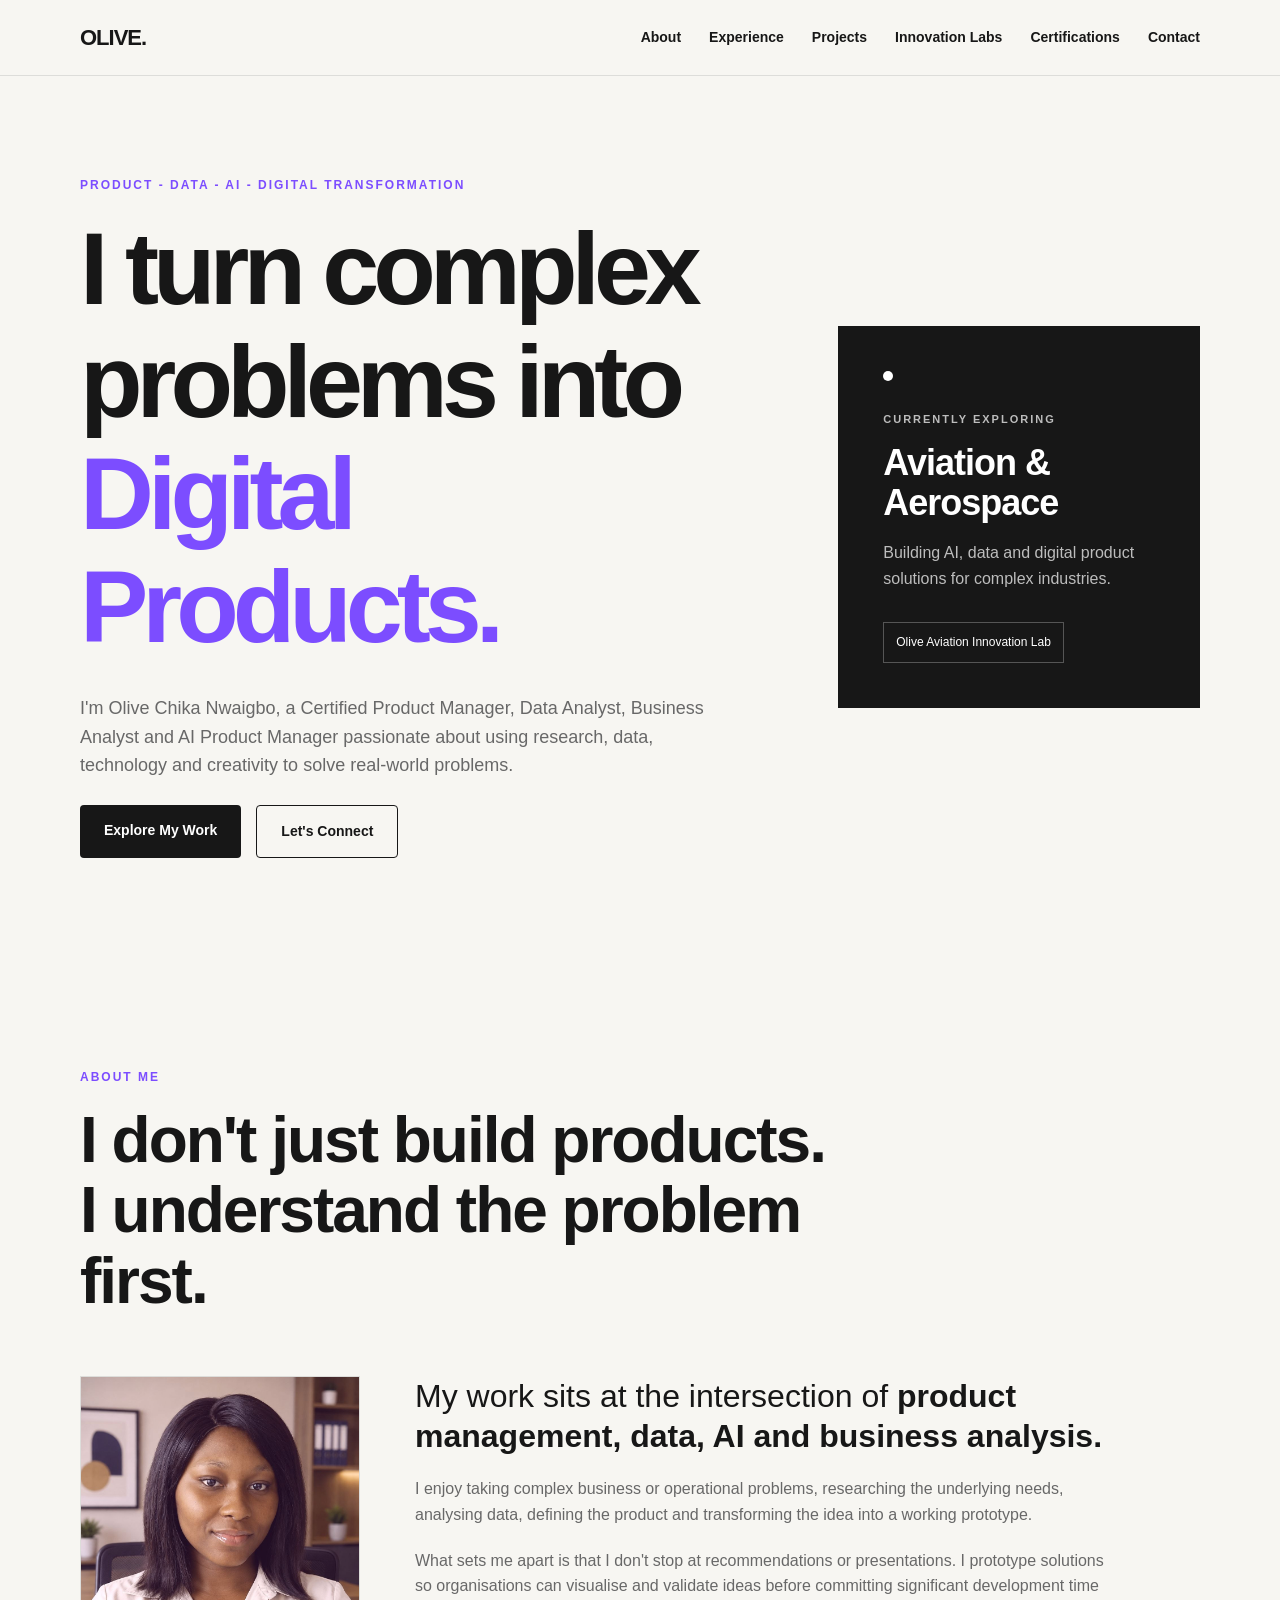
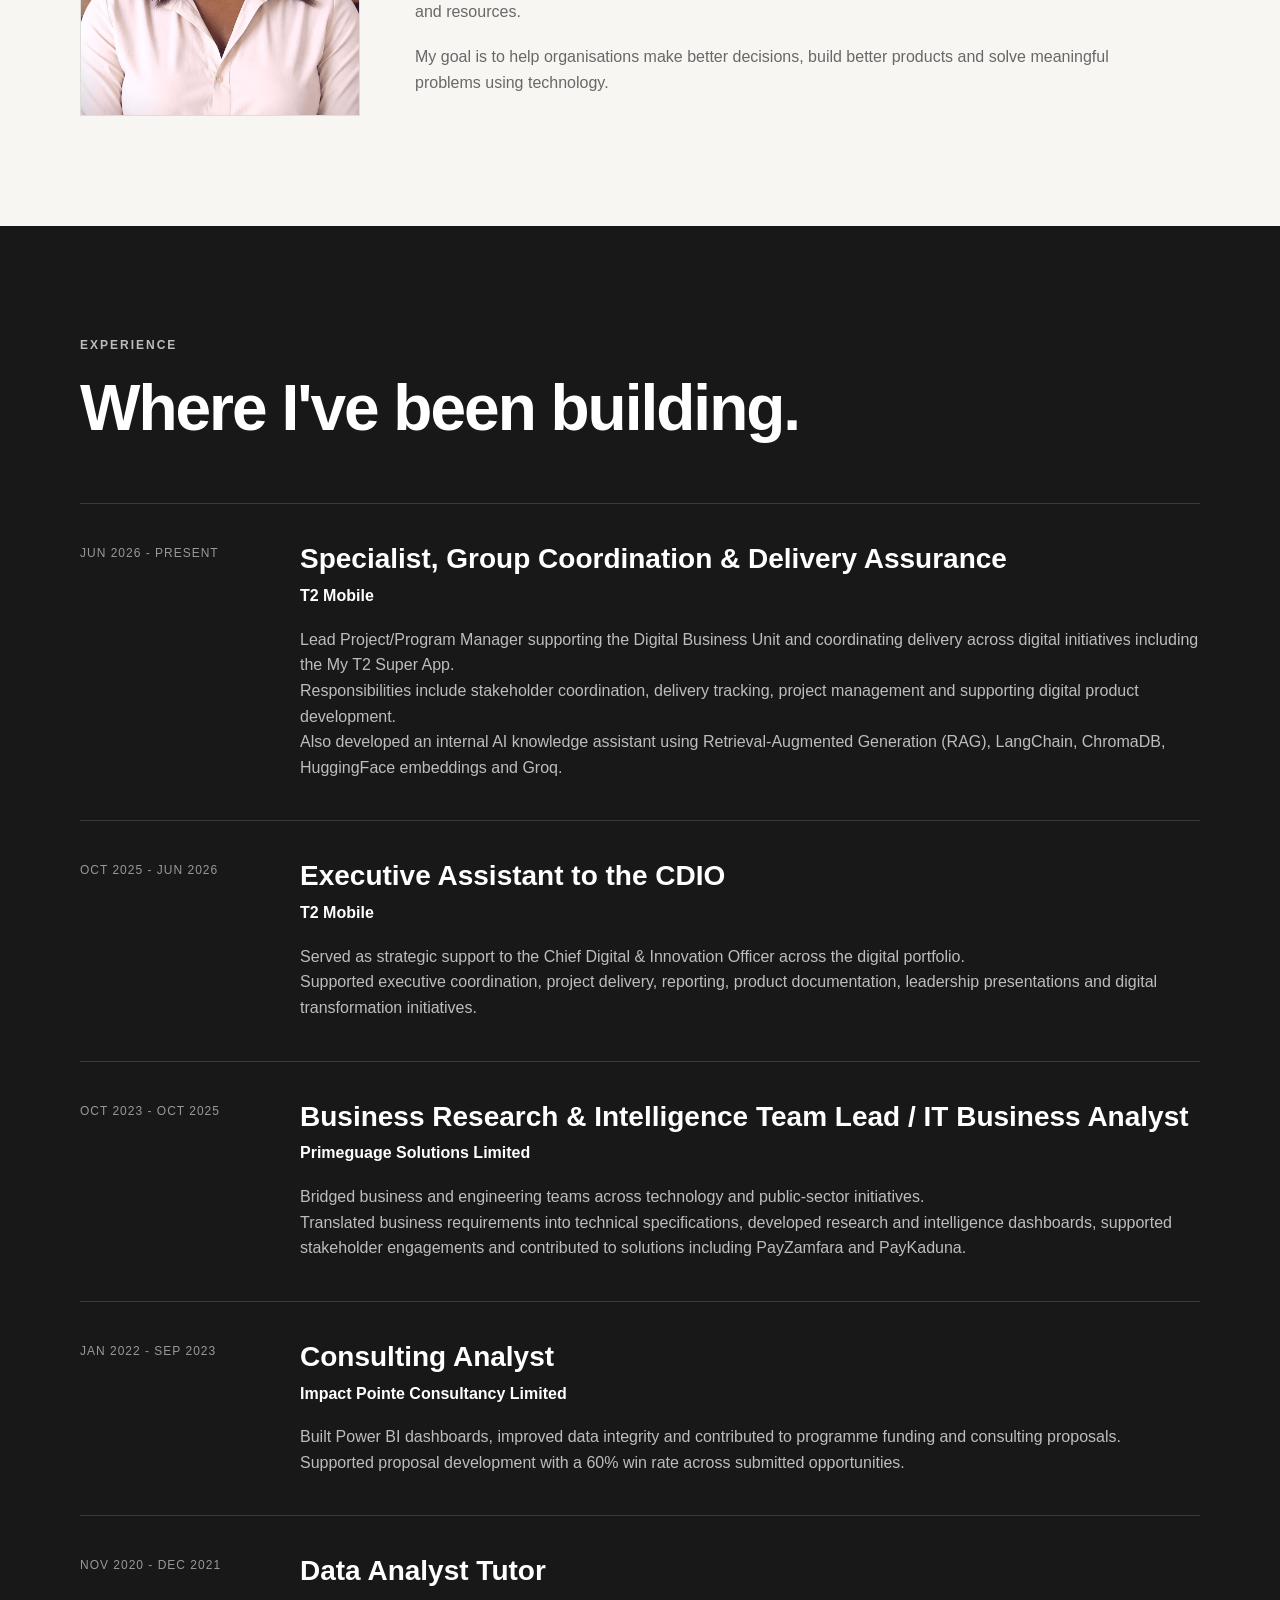
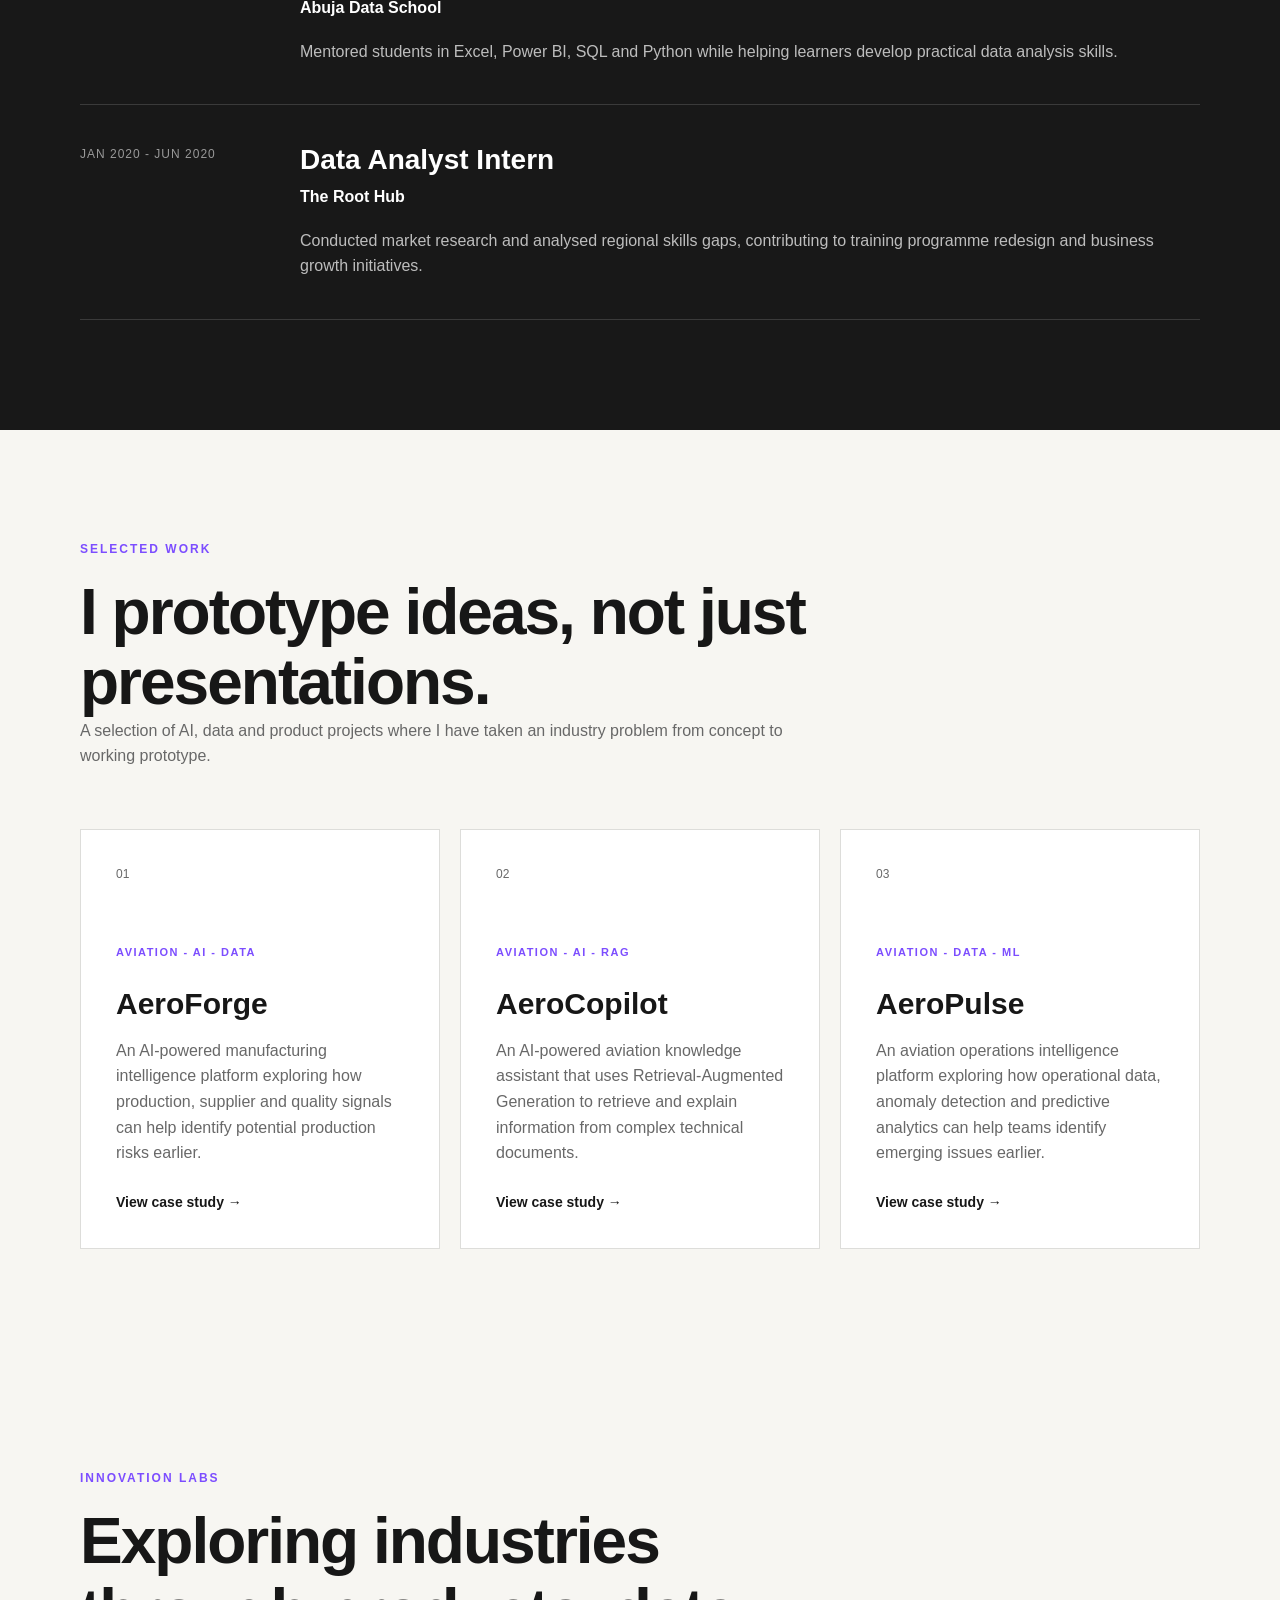
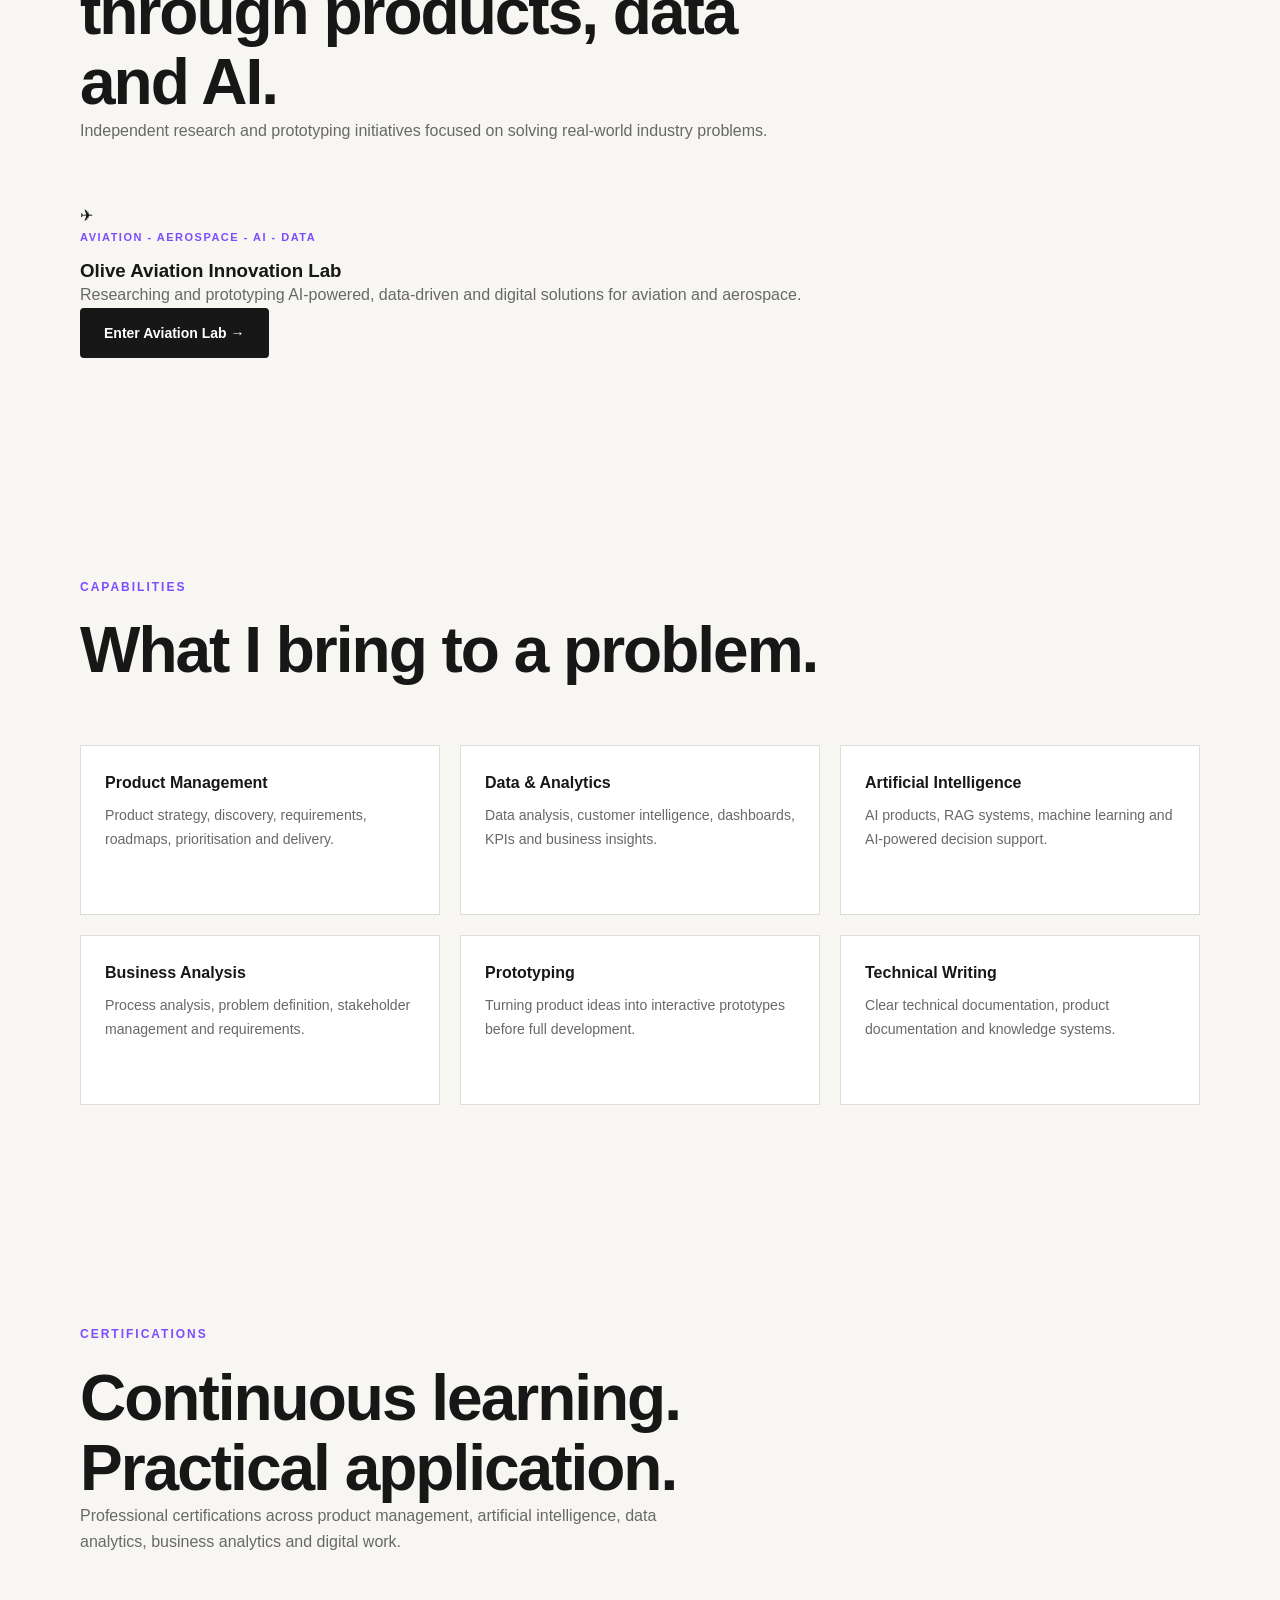
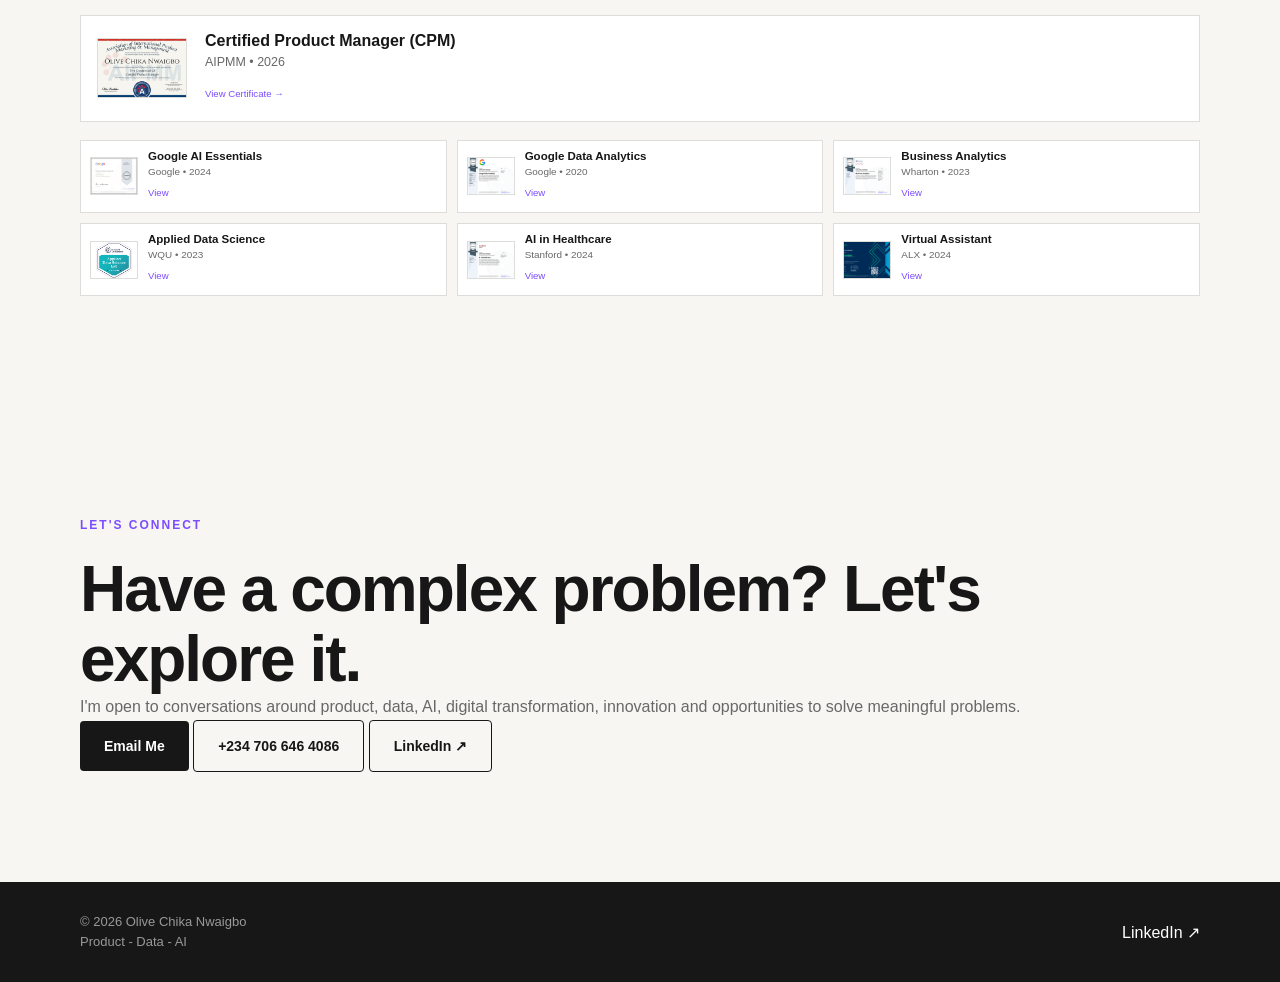
==== index.html @ 3e19af4f "Initial portfolio website" ====
<!DOCTYPE html>
<html lang="en">

<head>
    <meta charset="UTF-8">

    <meta name="viewport" content="width=device-width, initial-scale=1.0">

    <meta name="description"
        content="Olive Chika Nwaigbo - Certified Product Manager, Data Analyst, Business Analyst and AI Product Manager.">

    <title>Olive Chika Nwaigbo | Product - Data - AI</title>

    <link rel="stylesheet" href="css/style.css">
</head>


<body>


<!-- =========================
     NAVIGATION
========================= -->

<header class="navbar">

    <div class="container nav-container">

        <a href="index.html" class="logo">
            OLIVE.
        </a>

        <nav class="nav-links">

            <a href="#about">About</a>

            <a href="#experience">Experience</a>

            <a href="#projects">Projects</a>

            <a href="#labs">Innovation Labs</a>

            <a href="#certifications">Certifications</a>

            <a href="#contact">Contact</a>

        </nav>

    </div>

</header>



<main>


<!-- =========================
     HERO
========================= -->

<section class="hero">

    <div class="container hero-content">


        <div class="hero-text">

            <p class="eyebrow">
                PRODUCT - DATA - AI - DIGITAL TRANSFORMATION
            </p>


            <h1>
                I turn complex problems into
                <span>Digital Products.</span>
            </h1>


            <p class="hero-description">

                I'm Olive Chika Nwaigbo, a Certified Product Manager,
                Data Analyst, Business Analyst and AI Product Manager
                passionate about using research, data, technology
                and creativity to solve real-world problems.

            </p>


            <div class="hero-buttons">

                <a href="#projects" class="btn btn-primary">
                    Explore My Work
                </a>


                <a href="#contact" class="btn btn-secondary">
                    Let's Connect
                </a>

            </div>

        </div>



        <div class="hero-card">

            <div class="status-dot"></div>

            <p class="card-label">
                CURRENTLY EXPLORING
            </p>

            <h2>
                Aviation &amp; Aerospace
            </h2>

            <p>
                Building AI, data and digital product solutions
                for complex industries.
            </p>

            <span class="card-tag">
                Olive Aviation Innovation Lab
            </span>

        </div>


    </div>

</section>



<!-- =========================
     ABOUT
========================= -->

<section id="about" class="section">

    <div class="container">


        <div class="section-heading">

            <p class="eyebrow">
                ABOUT ME
            </p>

            <h2>
                I don't just build products.
                I understand the problem first.
            </h2>

        </div>



        <div class="about-grid">


            <!-- PROFESSIONAL PHOTO -->

            <div class="about-photo">

                <img
                    src="assets/images/olive-professional.png"
                    alt="Olive Chika Nwaigbo - Certified Product Manager"
                >

            </div>



            <!-- ABOUT TEXT -->

            <div class="about-content">

                <p class="large-text">

                    My work sits at the intersection of

                    <strong>
                        product management, data, AI and business analysis.
                    </strong>

                </p>


                <p>

                    I enjoy taking complex business or operational
                    problems, researching the underlying needs,
                    analysing data, defining the product and
                    transforming the idea into a working prototype.

                </p>


                <p>

                    What sets me apart is that I don't stop at
                    recommendations or presentations. I prototype
                    solutions so organisations can visualise and
                    validate ideas before committing significant
                    development time and resources.

                </p>


                <p>

                    My goal is to help organisations make better
                    decisions, build better products and solve
                    meaningful problems using technology.

                </p>

            </div>


        </div>

    </div>

</section>



<!-- =========================
     EXPERIENCE
========================= -->

<section id="experience" class="section section-dark">

    <div class="container">


        <div class="section-heading">

            <p class="eyebrow">
                EXPERIENCE
            </p>

            <h2>
                Where I've been building.
            </h2>

        </div>



        <!-- T2 CURRENT -->

        <div class="experience-card">

            <div class="experience-date">
                JUN 2026 - PRESENT
            </div>


            <div>

                <h3>
                    Specialist, Group Coordination &amp;
                    Delivery Assurance
                </h3>

                <p class="company">
                    T2 Mobile
                </p>


                <p>

                    Lead Project/Program Manager supporting the
                    Digital Business Unit and coordinating delivery
                    across digital initiatives including the
                    My T2 Super App.

                </p>


                <p>

                    Responsibilities include stakeholder
                    coordination, delivery tracking, project
                    management and supporting digital product
                    development.

                </p>


                <p>

                    Also developed an internal AI knowledge
                    assistant using Retrieval-Augmented Generation
                    (RAG), LangChain, ChromaDB, HuggingFace
                    embeddings and Groq.

                </p>

            </div>

        </div>



        <!-- T2 EA -->

        <div class="experience-card">

            <div class="experience-date">
                OCT 2025 - JUN 2026
            </div>


            <div>

                <h3>
                    Executive Assistant to the CDIO
                </h3>

                <p class="company">
                    T2 Mobile
                </p>


                <p>

                    Served as strategic support to the Chief
                    Digital &amp; Innovation Officer across the
                    digital portfolio.

                </p>


                <p>

                    Supported executive coordination, project
                    delivery, reporting, product documentation,
                    leadership presentations and digital
                    transformation initiatives.

                </p>

            </div>

        </div>



        <!-- PRIMEGUAGE -->

        <div class="experience-card">

            <div class="experience-date">
                OCT 2023 - OCT 2025
            </div>


            <div>

                <h3>
                    Business Research &amp; Intelligence Team Lead /
                    IT Business Analyst
                </h3>

                <p class="company">
                    Primeguage Solutions Limited
                </p>


                <p>

                    Bridged business and engineering teams across
                    technology and public-sector initiatives.

                </p>


                <p>

                    Translated business requirements into technical
                    specifications, developed research and
                    intelligence dashboards, supported stakeholder
                    engagements and contributed to solutions
                    including PayZamfara and PayKaduna.

                </p>

            </div>

        </div>



        <!-- IMPACT POINTE -->

        <div class="experience-card">

            <div class="experience-date">
                JAN 2022 - SEP 2023
            </div>


            <div>

                <h3>
                    Consulting Analyst
                </h3>

                <p class="company">
                    Impact Pointe Consultancy Limited
                </p>


                <p>

                    Built Power BI dashboards, improved data
                    integrity and contributed to programme funding
                    and consulting proposals.

                </p>


                <p>

                    Supported proposal development with a 60%
                    win rate across submitted opportunities.

                </p>

            </div>

        </div>



        <!-- ABUJA DATA SCHOOL -->

        <div class="experience-card">

            <div class="experience-date">
                NOV 2020 - DEC 2021
            </div>


            <div>

                <h3>
                    Data Analyst Tutor
                </h3>

                <p class="company">
                    Abuja Data School
                </p>


                <p>

                    Mentored students in Excel, Power BI, SQL
                    and Python while helping learners develop
                    practical data analysis skills.

                </p>

            </div>

        </div>



        <!-- ROOT HUB -->

        <div class="experience-card">

            <div class="experience-date">
                JAN 2020 - JUN 2020
            </div>


            <div>

                <h3>
                    Data Analyst Intern
                </h3>

                <p class="company">
                    The Root Hub
                </p>


                <p>

                    Conducted market research and analysed regional
                    skills gaps, contributing to training programme
                    redesign and business growth initiatives.

                </p>

            </div>

        </div>


    </div>

</section>



<!-- =========================
     PROJECTS
========================= -->

<section id="projects" class="section">

    <div class="container">


        <div class="section-heading">

            <p class="eyebrow">
                SELECTED WORK
            </p>

            <h2>
                I prototype ideas, not just presentations.
            </h2>

            <p>

                A selection of AI, data and product projects
                where I have taken an industry problem from
                concept to working prototype.

            </p>

        </div>



        <div class="project-grid">


            <!-- AEROFORGE -->

            <article class="project-card">

                <span class="project-number">
                    01
                </span>


                <p class="project-category">
                    AVIATION - AI - DATA
                </p>


                <h3>
                    AeroForge
                </h3>


                <p>

                    An AI-powered manufacturing intelligence
                    platform exploring how production, supplier
                    and quality signals can help identify
                    potential production risks earlier.

                </p>


                <a href="projects/aeroforge.html"
                   class="project-link">

                    View case study &rarr;

                </a>

            </article>



            <!-- AEROCOPILOT -->

            <article class="project-card">

                <span class="project-number">
                    02
                </span>


                <p class="project-category">
                    AVIATION - AI - RAG
                </p>


                <h3>
                    AeroCopilot
                </h3>


                <p>

                    An AI-powered aviation knowledge assistant
                    that uses Retrieval-Augmented Generation
                    to retrieve and explain information from
                    complex technical documents.

                </p>


                <a href="projects/aerocopilot.html"
                   class="project-link">

                    View case study &rarr;

                </a>

            </article>



            <!-- AEROPULSE -->

            <article class="project-card">

                <span class="project-number">
                    03
                </span>


                <p class="project-category">
                    AVIATION - DATA - ML
                </p>


                <h3>
                    AeroPulse
                </h3>


                <p>

                    An aviation operations intelligence platform
                    exploring how operational data, anomaly
                    detection and predictive analytics can help
                    teams identify emerging issues earlier.

                </p>


                <a href="projects/aeropulse.html"
                   class="project-link">

                    View case study &rarr;

                </a>

            </article>


        </div>

    </div>

</section>



<!-- =========================
     INNOVATION LAB
========================= -->

<section id="labs" class="section labs-section">

    <div class="container">


        <div class="section-heading">

            <p class="eyebrow">
                INNOVATION LABS
            </p>


            <h2>
                Exploring industries through
                products, data and AI.
            </h2>


            <p>

                Independent research and prototyping initiatives
                focused on solving real-world industry problems.

            </p>

        </div>



        <div class="lab-card">


            <div class="lab-icon">
                &#9992;
            </div>


            <div class="lab-content">

                <p class="project-category">
                    AVIATION - AEROSPACE - AI - DATA
                </p>


                <h3>
                    Olive Aviation Innovation Lab
                </h3>


                <p>

                    Researching and prototyping AI-powered,
                    data-driven and digital solutions for
                    aviation and aerospace.

                </p>


                <a href="labs/aviation.html"
                   class="btn btn-primary">

                    Enter Aviation Lab &rarr;

                </a>

            </div>


        </div>

    </div>

</section>



<!-- =========================
     CAPABILITIES
========================= -->

<section class="section">

    <div class="container">


        <div class="section-heading">

            <p class="eyebrow">
                CAPABILITIES
            </p>


            <h2>
                What I bring to a problem.
            </h2>

        </div>



        <div class="skills-grid">


            <div class="skill">

                <h3>
                    Product Management
                </h3>

                <p>

                    Product strategy, discovery, requirements,
                    roadmaps, prioritisation and delivery.

                </p>

            </div>



            <div class="skill">

                <h3>
                    Data &amp; Analytics
                </h3>

                <p>

                    Data analysis, customer intelligence,
                    dashboards, KPIs and business insights.

                </p>

            </div>



            <div class="skill">

                <h3>
                    Artificial Intelligence
                </h3>

                <p>

                    AI products, RAG systems, machine learning
                    and AI-powered decision support.

                </p>

            </div>



            <div class="skill">

                <h3>
                    Business Analysis
                </h3>

                <p>

                    Process analysis, problem definition,
                    stakeholder management and requirements.

                </p>

            </div>



            <div class="skill">

                <h3>
                    Prototyping
                </h3>

                <p>

                    Turning product ideas into interactive
                    prototypes before full development.

                </p>

            </div>



            <div class="skill">

                <h3>
                    Technical Writing
                </h3>

                <p>

                    Clear technical documentation, product
                    documentation and knowledge systems.

                </p>

            </div>


        </div>

    </div>

</section>



<!-- =========================
     CERTIFICATIONS
========================= -->

<section id="certifications"
         class="section certifications-section">

    <div class="container">


        <div class="section-heading">

            <p class="eyebrow">
                CERTIFICATIONS
            </p>


            <h2>
                Continuous learning. Practical application.
            </h2>


            <p class="certifications-intro">

                Professional certifications across product
                management, artificial intelligence, data
                analytics, business analytics and digital work.

            </p>

        </div>



        <!-- FEATURED AIPMM -->

        <div class="featured-certification">


            <img src="assets/images/certificates/aipmm-cpm.png"
                 alt="AIPMM Certified Product Manager certificate">


            <div>

                <h3>
                    Certified Product Manager (CPM)
                </h3>


                <p>
                    AIPMM &bull; 2026
                </p>


                <a href="assets/images/certificates/aipmm-cpm.png"
                   target="_blank"
                   rel="noopener noreferrer"
                   class="certificate-link">

                    View Certificate &rarr;

                </a>

            </div>


        </div>



        <!-- OTHER CERTIFICATIONS -->

        <div class="certification-grid">


            <!-- Google AI Essentials -->

            <div class="certificate-card">

                <img src="assets/images/certificates/google-ai-essentials.png"
                     alt="Google AI Essentials certificate">


                <div>

                    <h4>
                        Google AI Essentials
                    </h4>

                    <p>
                        Google &bull; 2024
                    </p>

                    <a href="assets/images/certificates/google-ai-essentials.png"
                       target="_blank"
                       rel="noopener noreferrer"
                       class="certificate-link">

                        View

                    </a>

                </div>

            </div>



            <!-- Google Data Analytics -->

            <div class="certificate-card">

                <img src="assets/images/certificates/google-data-analytics.png"
                     alt="Google Data Analytics certificate">


                <div>

                    <h4>
                        Google Data Analytics
                    </h4>

                    <p>
                        Google &bull; 2020
                    </p>

                    <a href="assets/images/certificates/google-data-analytics.png"
                       target="_blank"
                       rel="noopener noreferrer"
                       class="certificate-link">

                        View

                    </a>

                </div>

            </div>



            <!-- Wharton -->

            <div class="certificate-card">

                <img src="assets/images/certificates/wharton-business-analytics.png"
                     alt="Wharton Business Analytics certificate">


                <div>

                    <h4>
                        Business Analytics
                    </h4>

                    <p>
                        Wharton &bull; 2023
                    </p>

                    <a href="assets/images/certificates/wharton-business-analytics.png"
                       target="_blank"
                       rel="noopener noreferrer"
                       class="certificate-link">

                        View

                    </a>

                </div>

            </div>



            <!-- WQU -->

            <div class="certificate-card">

                <img src="assets/images/certificates/wqu-applied-data-science.png"
                     alt="Applied Data Science certificate">


                <div>

                    <h4>
                        Applied Data Science
                    </h4>

                    <p>
                        WQU &bull; 2023
                    </p>

                    <a href="assets/images/certificates/wqu-applied-data-science.png"
                       target="_blank"
                       rel="noopener noreferrer"
                       class="certificate-link">

                        View

                    </a>

                </div>

            </div>



            <!-- Stanford -->

            <div class="certificate-card">

                <img src="assets/images/certificates/stanford-ai-healthcare.png"
                     alt="Stanford AI in Healthcare certificate">


                <div>

                    <h4>
                        AI in Healthcare
                    </h4>

                    <p>
                        Stanford &bull; 2024
                    </p>

                    <a href="assets/images/certificates/stanford-ai-healthcare.png"
                       target="_blank"
                       rel="noopener noreferrer"
                       class="certificate-link">

                        View

                    </a>

                </div>

            </div>



            <!-- ALX -->

            <div class="certificate-card">

                <img src="assets/images/certificates/alx-virtual-assistant.png"
                     alt="ALX Virtual Assistant certificate">


                <div>

                    <h4>
                        Virtual Assistant
                    </h4>

                    <p>
                        ALX &bull; 2024
                    </p>

                    <a href="assets/images/certificates/alx-virtual-assistant.png"
                       target="_blank"
                       rel="noopener noreferrer"
                       class="certificate-link">

                        View

                    </a>

                </div>

            </div>


        </div>

    </div>

</section>



<!-- =========================
     CONTACT
========================= -->

<section id="contact" class="section contact-section">

    <div class="container contact-content">


        <p class="eyebrow">
            LET'S CONNECT
        </p>


        <h2>
            Have a complex problem?
            Let's explore it.
        </h2>


        <p>

            I'm open to conversations around product, data,
            AI, digital transformation, innovation and
            opportunities to solve meaningful problems.

        </p>



        <div class="contact-buttons">


            <!-- EMAIL -->

            <a href="mailto:nwaigboolive7@gmail.com"
               class="btn btn-primary">

                Email Me

            </a>



            <!-- PHONE -->

            <a href="tel:+2347066464086"
               class="btn btn-secondary">

                +234 706 646 4086

            </a>



            <!-- LINKEDIN -->

            <a href="https://www.linkedin.com/in/olive-chika-nwaigbo-cpm%C2%AE-mim-95707a151"
               target="_blank"
               rel="noopener noreferrer"
               class="btn btn-secondary">

                LinkedIn ↗

            </a>


        </div>


    </div>

</section>



</main>



<!-- =========================
     FOOTER
========================= -->

<footer>

    <div class="container footer-content">


        <div>

            <p>
                &copy; 2026 Olive Chika Nwaigbo
            </p>

            <p>
                Product - Data - AI
            </p>

        </div>



        <a href="https://www.linkedin.com/in/olive-chika-nwaigbo-cpm%C2%AE-mim-95707a151"
           target="_blank"
           rel="noopener noreferrer"
           class="footer-link">

            LinkedIn ↗

        </a>


    </div>

</footer>



<script src="js/script.js"></script>

</body>

</html>
---- css/style.css ----
/* =========================================================
   OLIVE PORTFOLIO
   MAIN STYLESHEET
========================================================= */


/* =========================
   RESET
========================= */

* {
    margin: 0;
    padding: 0;
    box-sizing: border-box;
}

html {
    scroll-behavior: smooth;
}

body {
    font-family: Arial, Helvetica, sans-serif;
    background: #f7f6f2;
    color: #171717;
    line-height: 1.6;
}

a {
    text-decoration: none;
    color: inherit;
}

img {
    max-width: 100%;
}


/* =========================
   VARIABLES
========================= */

:root {
    --background: #f7f6f2;
    --white: #ffffff;
    --black: #171717;
    --muted: #686868;
    --line: #ddddda;
    --accent: #7c4dff;
    --dark: #181818;
}


/* =========================
   GLOBAL
========================= */

.container {
    width: min(1120px, 90%);
    margin: 0 auto;
}

.section {
    padding: 110px 0;
}

.section-heading {
    max-width: 760px;
    margin-bottom: 60px;
}

.eyebrow {
    font-size: 12px;
    font-weight: 700;
    letter-spacing: 2px;
    margin-bottom: 18px;
    color: var(--accent);
}

h1,
h2,
h3 {
    line-height: 1.1;
}

h2 {
    font-size: clamp(38px, 5vw, 64px);
    letter-spacing: -2px;
}

p {
    color: var(--muted);
}


/* =========================
   NAVIGATION
========================= */

.navbar {
    position: sticky;
    top: 0;
    z-index: 1000;
    background: rgba(247, 246, 242, 0.95);
    border-bottom: 1px solid var(--line);
}

.nav-container {
    height: 75px;
    display: flex;
    align-items: center;
    justify-content: space-between;
}

.logo {
    font-size: 22px;
    font-weight: 900;
    letter-spacing: -1px;
}

.nav-links {
    display: flex;
    gap: 28px;
}

.nav-links a {
    font-size: 14px;
    font-weight: 600;
}

.nav-links a:hover {
    color: var(--accent);
}


/* =========================
   HERO
========================= */

.hero {
    min-height: 85vh;
    display: flex;
    align-items: center;
    padding: 100px 0;
}

.hero-content {
    display: grid;
    grid-template-columns: 1.5fr 0.8fr;
    gap: 80px;
    align-items: center;
}

.hero-text h1 {
    font-size: clamp(55px, 8vw, 105px);
    letter-spacing: -6px;
    max-width: 900px;
    margin-bottom: 30px;
}

.hero-text h1 span {
    color: var(--accent);
}

.hero-description {
    max-width: 650px;
    font-size: 18px;
    margin-bottom: 25px;
}


/* =========================
   HERO CERTIFICATION
========================= */

.hero-certification {
    display: inline-flex;
    align-items: center;
    gap: 10px;
    margin: 5px 0 30px;
    font-size: 14px;
    font-weight: 600;
}

.certification-dot {
    width: 9px;
    height: 9px;
    border-radius: 50%;
    background: var(--accent);
    display: inline-block;
}


/* =========================
   HERO BUTTONS
========================= */

.hero-buttons {
    display: flex;
    gap: 15px;
    flex-wrap: wrap;
}


/* =========================
   BUTTONS
========================= */

.btn {
    display: inline-block;
    padding: 14px 24px;
    border-radius: 4px;
    font-size: 14px;
    font-weight: 700;
    transition: 0.2s ease;
}

.btn-primary {
    background: var(--black);
    color: var(--white);
}

.btn-primary:hover {
    transform: translateY(-2px);
    background: var(--accent);
}

.btn-secondary {
    border: 1px solid var(--black);
}

.btn-secondary:hover {
    background: var(--black);
    color: var(--white);
}


/* =========================
   HERO CARD
========================= */

.hero-card {
    background: var(--black);
    color: var(--white);
    padding: 45px;
    min-height: 350px;
    display: flex;
    flex-direction: column;
    justify-content: center;
}

.hero-card p {
    color: #bdbdbd;
}

.status-dot {
    width: 10px;
    height: 10px;
    background: #ffffff;
    border-radius: 50%;
    margin-bottom: 30px;
}

.card-label {
    font-size: 11px;
    letter-spacing: 2px;
    font-weight: 700;
    margin-bottom: 15px;
}

.hero-card h2 {
    font-size: 36px;
    color: var(--white);
    margin-bottom: 18px;
    letter-spacing: -1px;
}

.card-tag {
    margin-top: 30px;
    font-size: 12px;
    border: 1px solid #555;
    padding: 10px 12px;
    width: fit-content;
}


/* =========================
   ABOUT
========================= */

.about-grid {
    display: grid;
    grid-template-columns: 1fr 1fr;
    gap: 100px;
}

.large-text {
    font-size: 32px;
    line-height: 1.25;
    color: var(--black);
}

.about-grid p {
    margin-bottom: 20px;
}


/* =========================
   DARK SECTION
========================= */

.section-dark {
    background: var(--dark);
    color: var(--white);
}

.section-dark h2 {
    color: var(--white);
}

.section-dark .eyebrow {
    color: #ffffff;
}

.section-dark .section-heading p {
    color: #bdbdbd;
}


/* =========================
   EXPERIENCE
========================= */

.experience-card {
    display: grid;
    grid-template-columns: 180px 1fr;
    gap: 40px;
    padding: 40px 0;
    border-top: 1px solid #3a3a3a;
}

.experience-card:last-of-type {
    border-bottom: 1px solid #3a3a3a;
}

.experience-date {
    font-size: 12px;
    letter-spacing: 1px;
    color: #999;
}

.experience-card h3 {
    font-size: 28px;
    margin-bottom: 8px;
    color: var(--white);
}

.experience-card p {
    color: #bdbdbd;
}

.company {
    color: #ffffff !important;
    font-weight: 700;
    margin-bottom: 18px;
}

.experience-cta {
    margin-top: 35px;
}


/* =========================
   PROJECTS
========================= */

.project-grid {
    display: grid;
    grid-template-columns: repeat(3, 1fr);
    gap: 20px;
}

.project-card {
    border: 1px solid var(--line);
    padding: 35px;
    min-height: 400px;
    display: flex;
    flex-direction: column;
    transition: 0.2s ease;
    background: var(--white);
}

.project-card:hover {
    transform: translateY(-5px);
    border-color: var(--black);
}

.project-number {
    font-size: 12px;
    color: var(--muted);
    margin-bottom: 60px;
}

.project-category {
    font-size: 11px;
    font-weight: 700;
    letter-spacing: 1.5px;
    color: var(--accent);
    margin-bottom: 15px;
}

.project-card h3 {
    font-size: 30px;
    margin-bottom: 18px;
}

.project-card p {
    margin-bottom: 25px;
}

.project-link {
    margin-top: auto;
    font-weight: 700;
    font-size: 14px;
}

.project-link:hover {
    color: var(--accent);
}


/* =========================
   CERTIFICATIONS — COMPACT
========================= */

.certifications-section {
    background: var(--background);
}

.certifications-intro {
    max-width: 600px;
    margin-bottom: 25px;
}

/* AIPMM */
.featured-certification {
    display: flex;
    align-items: center;
    gap: 18px;
    padding: 16px;
    background: var(--white);
    border: 1px solid var(--line);
    margin-bottom: 18px;
}

.featured-certification img {
    width: 90px;
    height: 60px;
    object-fit: cover;
    flex-shrink: 0;
    border: 1px solid var(--line);
}

.featured-certification h3 {
    font-size: 1rem;
    margin: 0 0 4px;
}

.featured-certification p {
    font-size: 0.78rem;
    margin: 0 0 6px;
}

/* Other certificates */
.certification-grid {
    display: grid;
    grid-template-columns: repeat(3, 1fr);
    gap: 10px;
}

.certificate-card {
    display: flex;
    align-items: center;
    gap: 10px;
    padding: 9px;
    background: var(--white);
    border: 1px solid var(--line);
    min-height: 70px;
}

.certificate-card img {
    width: 48px;
    height: 38px;
    object-fit: cover;
    flex-shrink: 0;
    border: 1px solid var(--line);
}

.certificate-card h4 {
    font-size: 0.72rem;
    line-height: 1.2;
    margin: 0 0 2px;
}

.certificate-card p {
    font-size: 0.62rem;
    line-height: 1.2;
    color: var(--muted);
    margin: 0;
}

.certificate-link {
    display: inline-block;
    margin-top: 3px;
    font-size: 0.6rem;
    color: var(--accent);
    text-decoration: none;
}

.certificate-link:hover {
    text-decoration: underline;
}

/* Mobile */
@media (max-width: 768px) {
    .certification-grid {
        grid-template-columns: repeat(2, 1fr);
    }

    .featured-certification img {
        width: 80px;
        height: 53px;
    }
}

@media (max-width: 500px) {
    .certification-grid {
        grid-template-columns: 1fr;
    }

    .featured-certification {
        gap: 12px;
        padding: 12px;
    }

    .featured-certification img {
        width: 70px;
        height: 47px;
    }
}


/* =========================
   FOOTER
========================= */

footer {
    background: var(--black);
    color: var(--white);
}

.footer-content {
    min-height: 100px;
    display: flex;
    align-items: center;
    justify-content: space-between;
}

.footer-content p {
    color: #999;
    font-size: 13px;
}


/* =========================================================
   PROJECT CASE STUDY PAGES
   AeroForge / AeroCopilot / AeroPulse
========================================================= */

.project-hero {
    padding: 150px 8% 100px;
    max-width: 1100px;
}

.project-label,
.section-label {
    font-size: 0.75rem;
    letter-spacing: 0.12em;
    text-transform: uppercase;
    font-weight: 700;
    color: var(--accent);
    margin-bottom: 25px;
}

.project-hero h1 {
    font-size: clamp(4rem, 10vw, 8rem);
    line-height: 0.9;
    margin-bottom: 30px;
}

.project-subtitle {
    font-size: 1.8rem;
    max-width: 800px;
    margin-bottom: 25px;
}

.project-introduction {
    color: var(--muted);
    font-size: 1.1rem;
    line-height: 1.8;
    max-width: 750px;
}

.project-section {
    padding: 100px 8%;
}

.project-section h2 {
    font-size: clamp(2rem, 5vw, 4rem);
    line-height: 1.05;
    max-width: 900px;
    margin-bottom: 35px;
}

.project-section p {
    max-width: 800px;
    line-height: 1.8;
    color: var(--muted);
    margin-bottom: 20px;
}

.light-section {
    background: #eeeeea;
}

.dark-section {
    background: var(--dark);
    color: white;
}

.dark-section p {
    color: #c9c9c9;
}

.problem-question {
    margin-top: 50px;
    padding: 35px;
    border-left: 4px solid var(--accent);
    background: rgba(124, 77, 255, 0.07);
    max-width: 850px;
    line-height: 1.7;
}


/* =========================
   CASE STUDY CARDS
========================= */

.project-section .project-grid {
    display: grid;
    grid-template-columns: repeat(2, 1fr);
    gap: 25px;
    margin-top: 50px;
}

.project-section .project-card {
    background: white;
    padding: 35px;
    border: 1px solid var(--line);
    min-height: auto;
}

.project-section .project-card h3 {
    margin-bottom: 15px;
    font-size: 1.3rem;
}

.project-section .project-card p {
    margin-bottom: 0;
}


/* =========================
   SOLUTION LIST
========================= */

.solution-list {
    display: grid;
    grid-template-columns: repeat(2, 1fr);
    gap: 45px;
    margin-top: 60px;
}

.solution-list > div {
    border-top: 1px solid var(--line);
    padding-top: 25px;
}

.solution-list span {
    color: var(--accent);
    font-weight: 700;
}

.solution-list h3 {
    margin: 15px 0;
}


/* =========================
   MVP
========================= */

.mvp-grid {
    display: grid;
    grid-template-columns: repeat(3, 1fr);
    gap: 30px;
    margin-top: 60px;
}

.mvp-grid > div {
    border: 1px solid #3b3b3b;
    padding: 30px;
}

.mvp-grid strong {
    color: var(--accent);
    font-size: 1.5rem;
}

.mvp-grid h3 {
    margin: 20px 0 10px;
}


/* =========================
   DATA TAGS
========================= */

.data-tags {
    display: flex;
    flex-wrap: wrap;
    gap: 12px;
    margin-top: 40px;
}

.data-tags span {
    padding: 12px 18px;
    border: 1px solid var(--line);
    border-radius: 30px;
    font-size: 0.9rem;
}


/* =========================
   MODEL BOX
========================= */

.model-box {
    margin: 40px 0;
    padding: 30px;
    border: 1px solid var(--line);
    max-width: 500px;
}

.model-box h3 {
    margin-bottom: 10px;
}

.small-note {
    font-size: 0.85rem;
}


/* =========================
   AI EXAMPLE
========================= */

.ai-example {
    margin-top: 45px;
    padding: 35px;
    background: #f1f0ec;
    max-width: 850px;
}

.ai-example .question {
    font-weight: 700;
    color: var(--black);
}


/* =========================
   PROTOTYPE
========================= */

.prototype-placeholder {
    margin-top: 50px;
    min-height: 300px;
    border: 1px dashed #555;
    display: flex;
    align-items: center;
    justify-content: center;
}

.prototype-placeholder p {
    text-align: center;
    color: #aaa;
}


/* =========================
   PROJECT CTA
========================= */

.project-cta {
    padding: 100px 8%;
    text-align: center;
}

.project-cta h2 {
    font-size: clamp(2rem, 5vw, 4rem);
    margin-bottom: 35px;
}


/* =========================================================
   MOBILE
========================================================= */

@media (max-width: 800px) {

    /* Navigation */

    .nav-links {
        display: none;
    }


    /* Hero */

    .hero-content {
        grid-template-columns: 1fr;
        gap: 50px;
    }

    .hero-text h1 {
        letter-spacing: -3px;
    }


    /* About */

    .about-grid {
        grid-template-columns: 1fr;
        gap: 40px;
    }


    /* Projects */

    .project-grid {
        grid-template-columns: 1fr;
    }


    /* Experience */

    .experience-card {
        grid-template-columns: 1fr;
        gap: 15px;
    }


    /* Certifications */

    .featured-certification {
        grid-template-columns: 1fr;
    }

    .certificate-placeholder {
        width: 100%;
        height: 190px;
    }

    .certification-grid {
        grid-template-columns: repeat(2, 1fr);
    }


    /* Innovation Lab */

    .lab-card {
        grid-template-columns: 1fr;
        gap: 30px;
        padding: 35px;
    }

    .lab-content h3 {
        font-size: 35px;
    }


    /* Skills */

    .skills-grid {
        grid-template-columns: 1fr;
    }

    .skill,
    .skill:nth-child(3n + 2),
    .skill:nth-child(3n + 3) {
        padding: 30px 0;
        border-left: none;
    }


    /* Case study pages */

    .project-hero {
        padding: 110px 6% 70px;
    }

    .project-section {
        padding: 70px 6%;
    }

    .project-section .project-grid,
    .solution-list,
    .mvp-grid {
        grid-template-columns: 1fr;
    }

    .project-subtitle {
        font-size: 1.35rem;
    }


    /* Footer */

    .footer-content {
        flex-direction: column;
        justify-content: center;
        gap: 10px;
    }

}


/* =========================================================
   SMALL MOBILE
========================================================= */

@media (max-width: 550px) {

    .section {
        padding: 80px 0;
    }

    .hero {
        padding: 80px 0;
    }

    .hero-card {
        padding: 30px;
    }

    .certification-grid {
        grid-template-columns: 1fr;
    }

    .certificate-card {
        grid-template-columns: 90px 1fr;
    }

    .certificate-small-image {
        width: 90px;
        height: 80px;
    }

    .certificate-placeholder {
        height: 160px;
    }

}
/* =========================
   CAPABILITIES
========================= */

.skills-grid {
    display: grid;
    grid-template-columns: repeat(3, 1fr);
    gap: 20px;
    margin-top: 35px;
}

.skill {
    background: var(--white);
    border: 1px solid var(--line);
    padding: 28px 24px;
    min-height: 170px;
    display: flex;
    flex-direction: column;
    justify-content: flex-start;
    transition: transform 0.2s ease, box-shadow 0.2s ease;
}

.skill:hover {
    transform: translateY(-4px);
    box-shadow: 0 10px 25px rgba(0, 0, 0, 0.06);
}

.skill h3 {
    font-size: 1rem;
    margin-bottom: 12px;
}

.skill p {
    font-size: 0.88rem;
    line-height: 1.7;
    color: var(--muted);
    margin: 0;
}


/* =========================
   CAPABILITIES - TABLET
========================= */

@media (max-width: 900px) {

    .skills-grid {
        grid-template-columns: repeat(2, 1fr);
    }

}


/* =========================
   CAPABILITIES - MOBILE
========================= */

@media (max-width: 600px) {

    .skills-grid {
        grid-template-columns: 1fr;
        gap: 14px;
    }

    .skill {
        min-height: auto;
        padding: 22px;
    }

}
/* =========================
   ABOUT PHOTO
========================= */

.about-grid {
    display: grid;
    grid-template-columns: 280px 1fr;
    gap: 55px;
    align-items: center;
}

.about-photo {
    width: 280px;
}

.about-photo img {
    width: 100%;
    height: 340px;
    object-fit: cover;
    display: block;
    border: 1px solid var(--line);
}

.about-content {
    max-width: 700px;
}


/* =========================
   ABOUT PHOTO - TABLET
========================= */

@media (max-width: 768px) {

    .about-grid {
        grid-template-columns: 220px 1fr;
        gap: 30px;
    }

    .about-photo {
        width: 220px;
    }

    .about-photo img {
        height: 280px;
    }

}


/* =========================
   ABOUT PHOTO - MOBILE
========================= */

@media (max-width: 600px) {

    .about-grid {
        grid-template-columns: 1fr;
        gap: 25px;
    }

    .about-photo {
        width: 180px;
    }

    .about-photo img {
        height: 220px;
    }

}
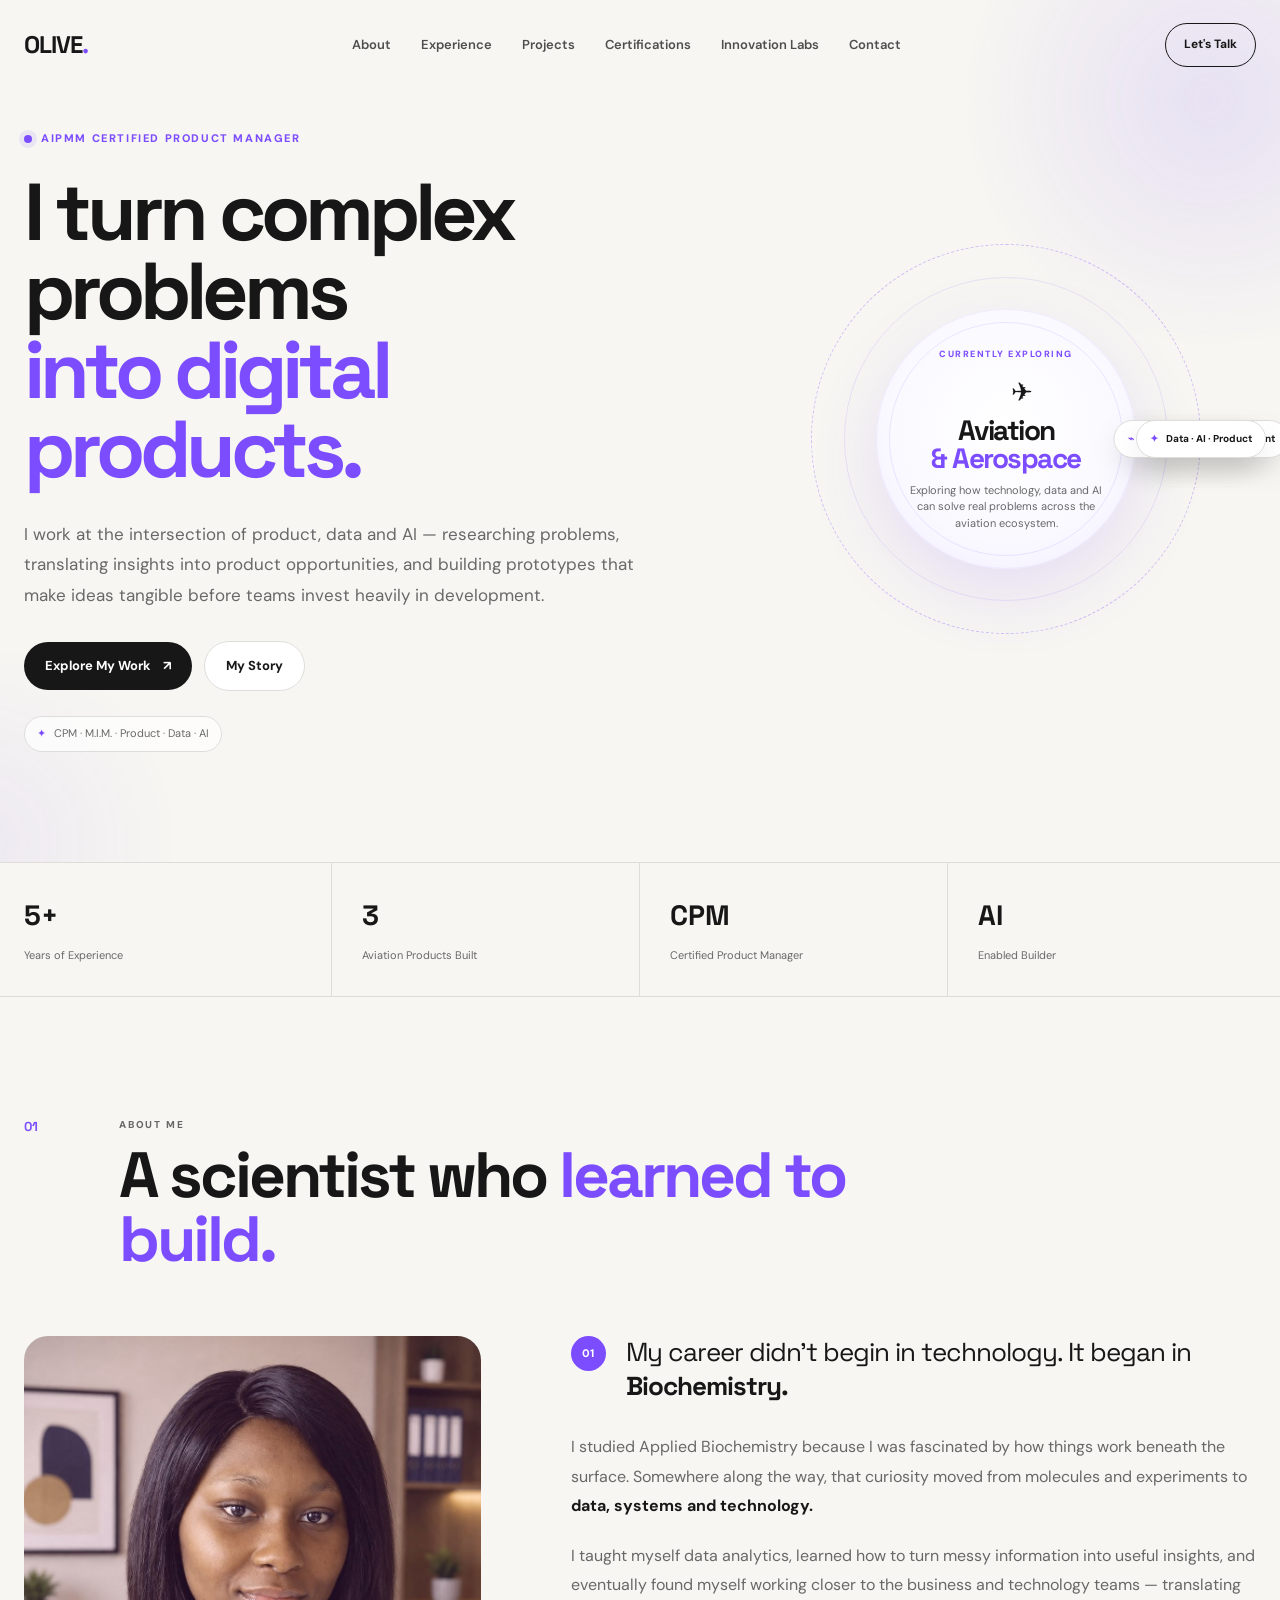
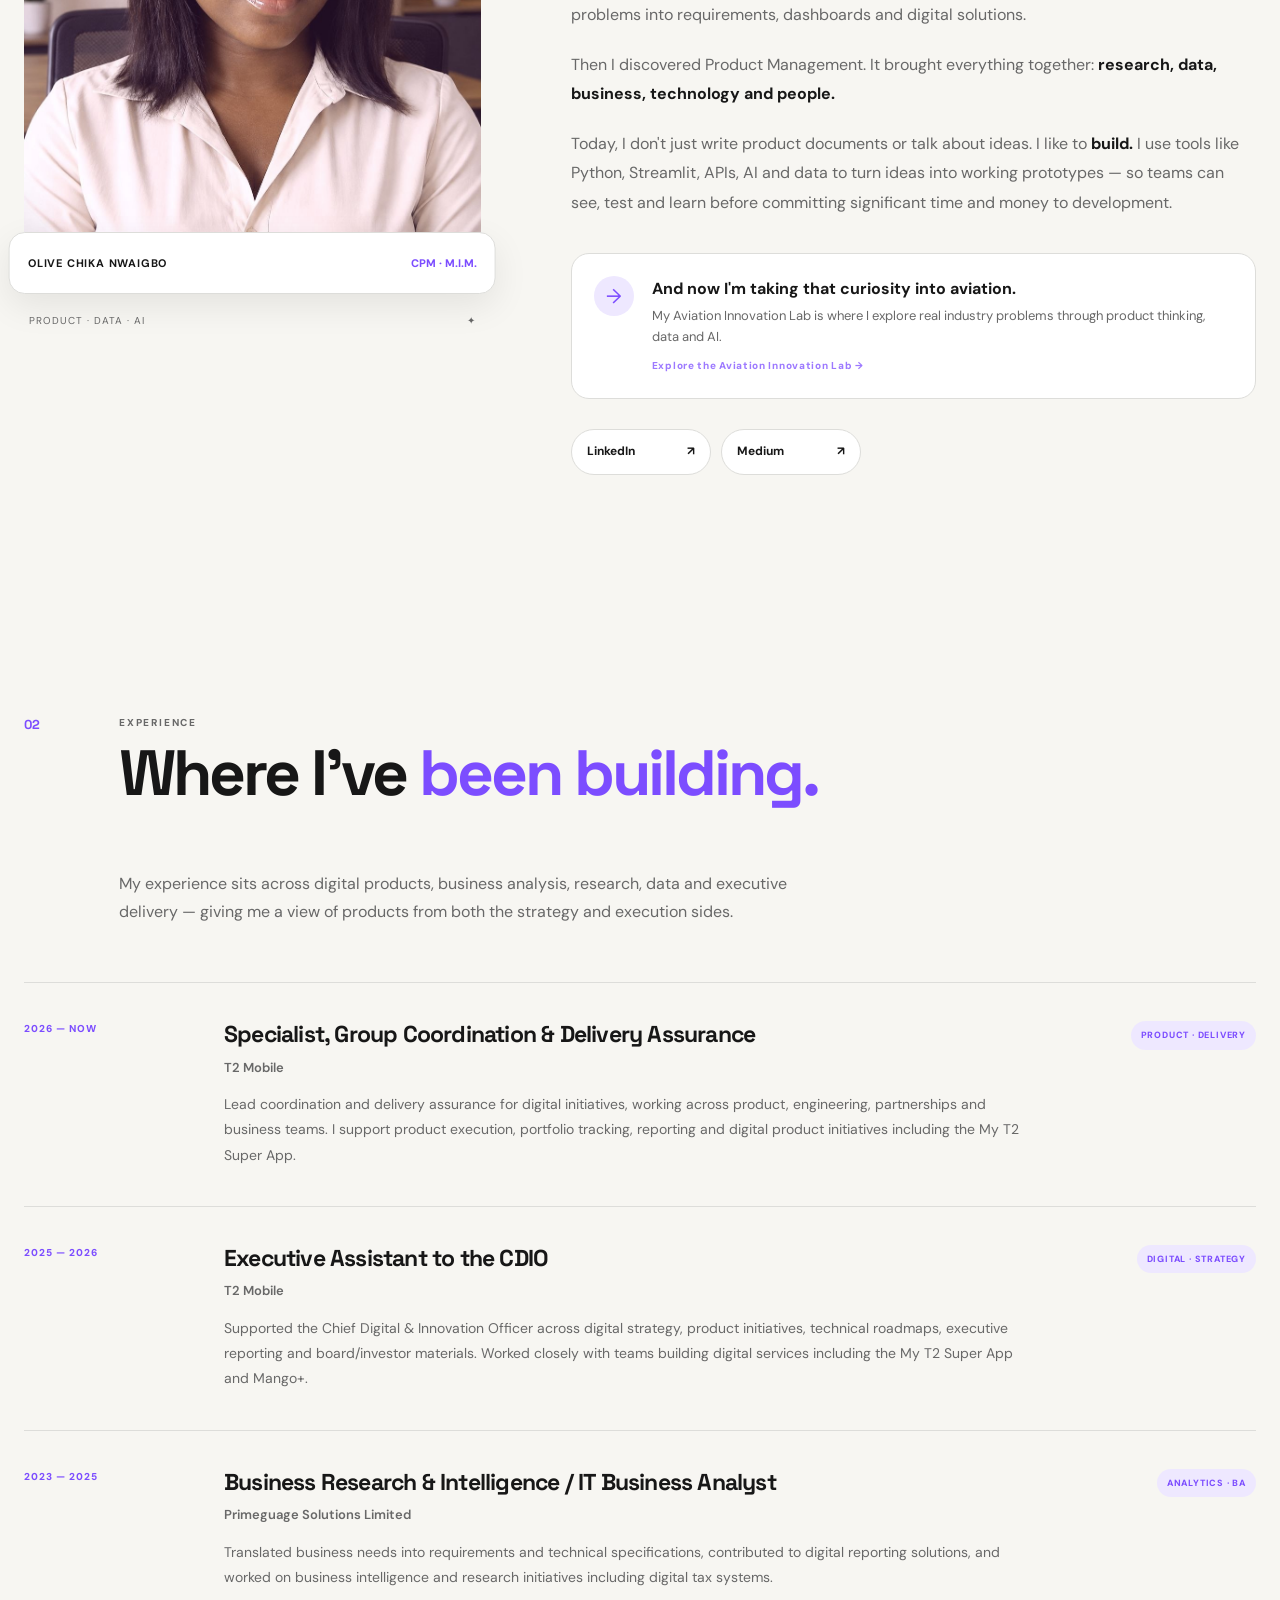
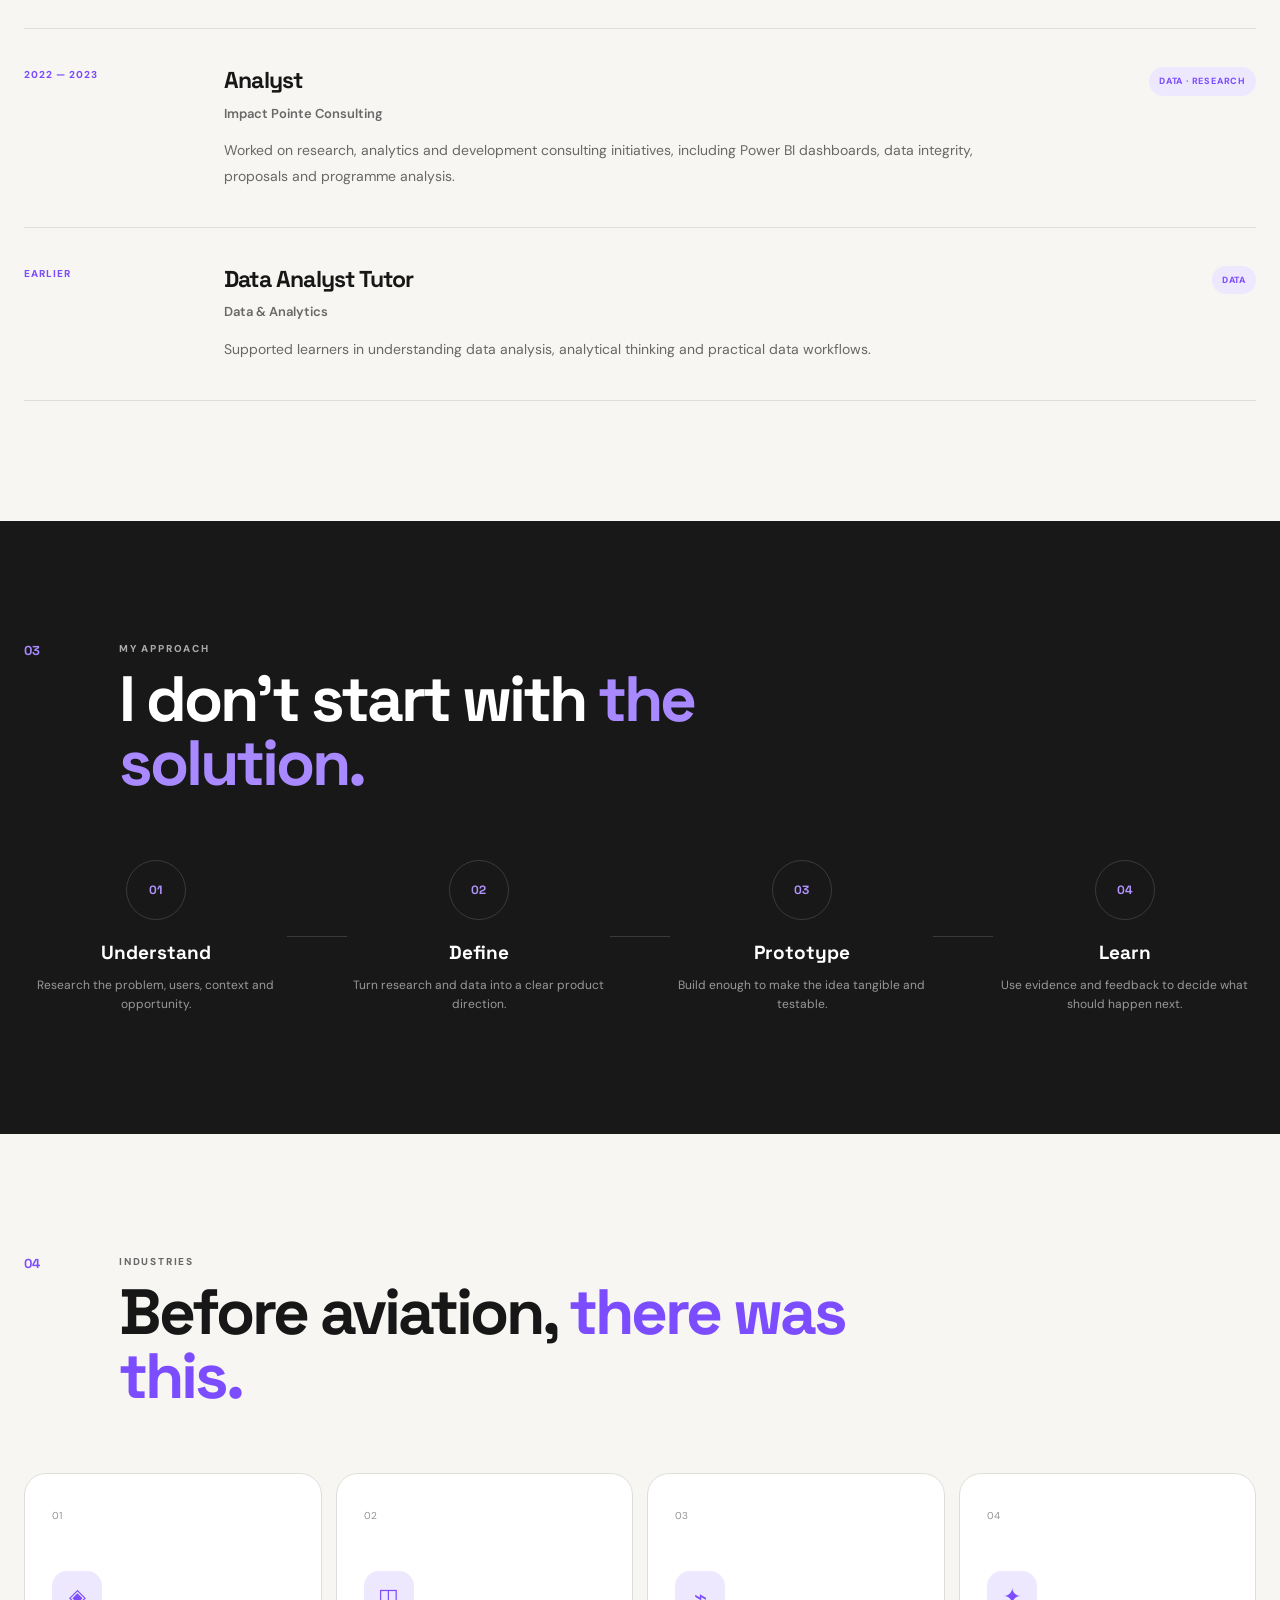
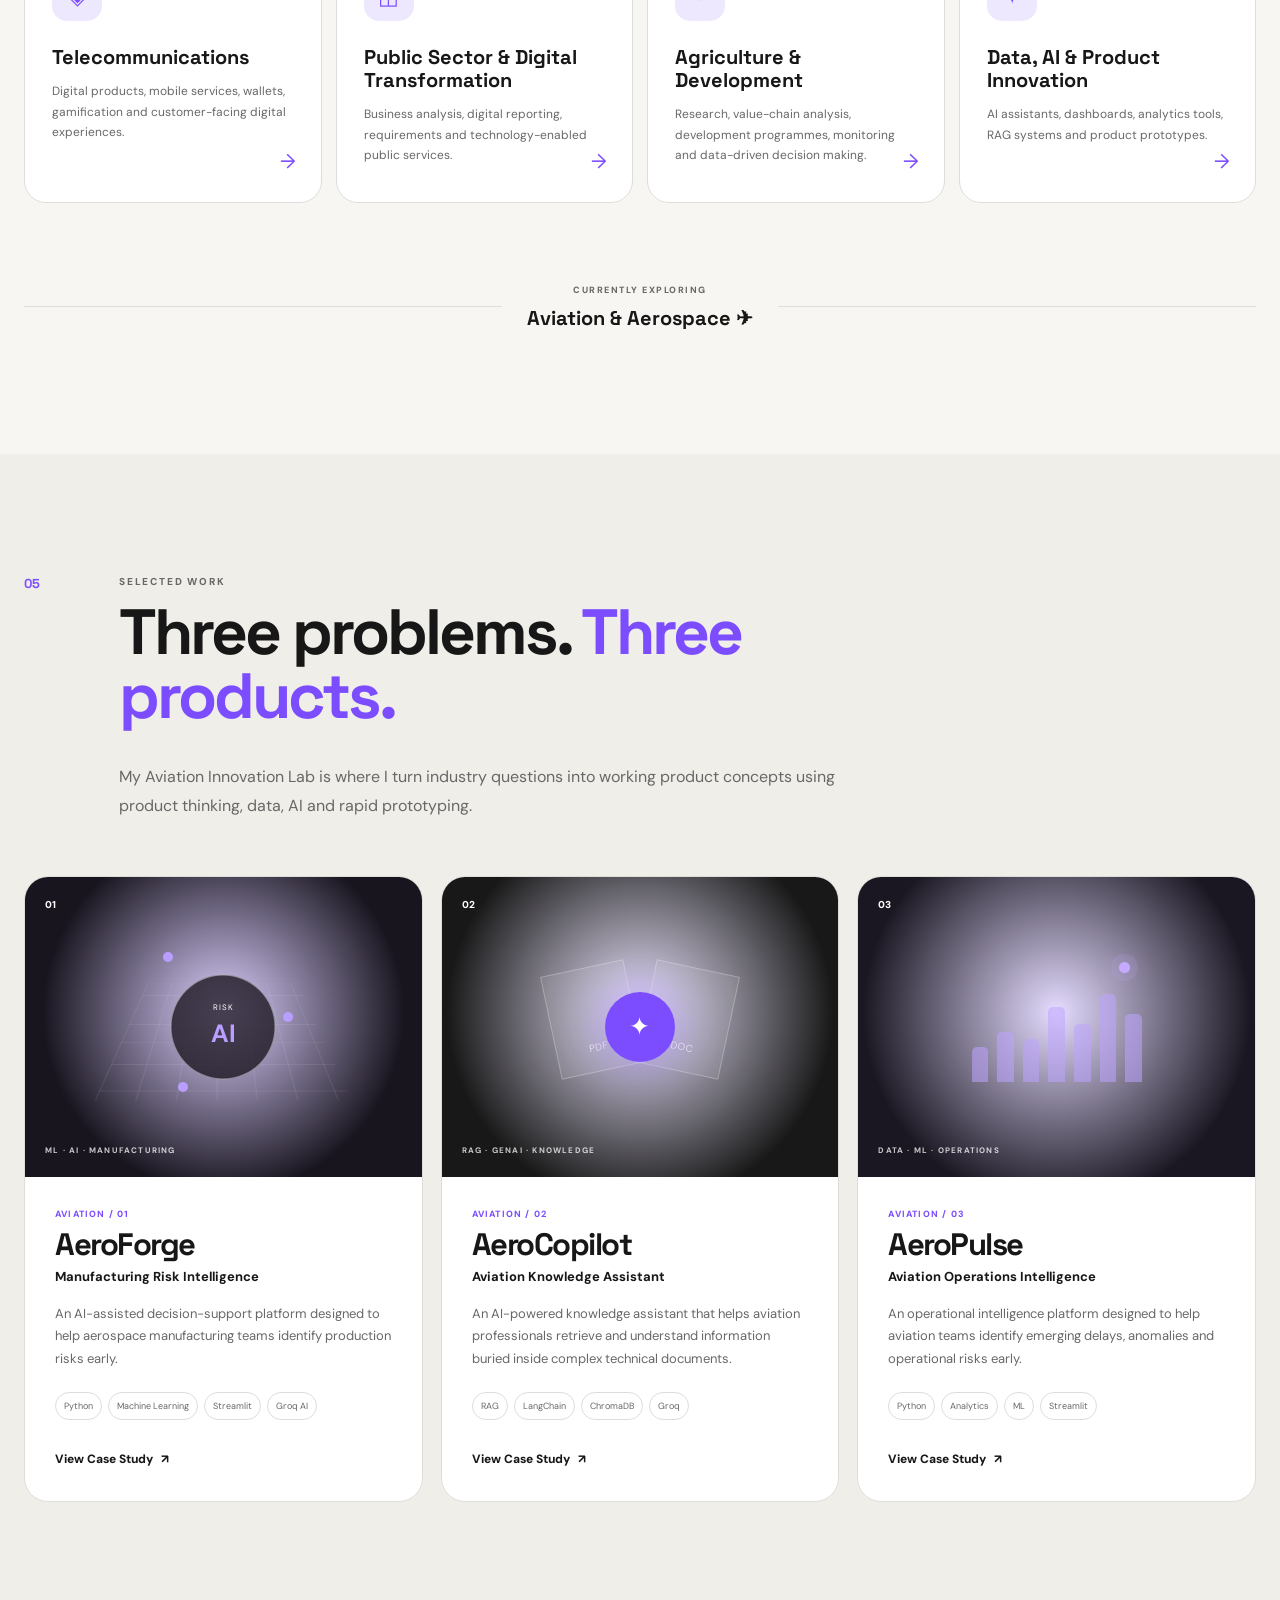
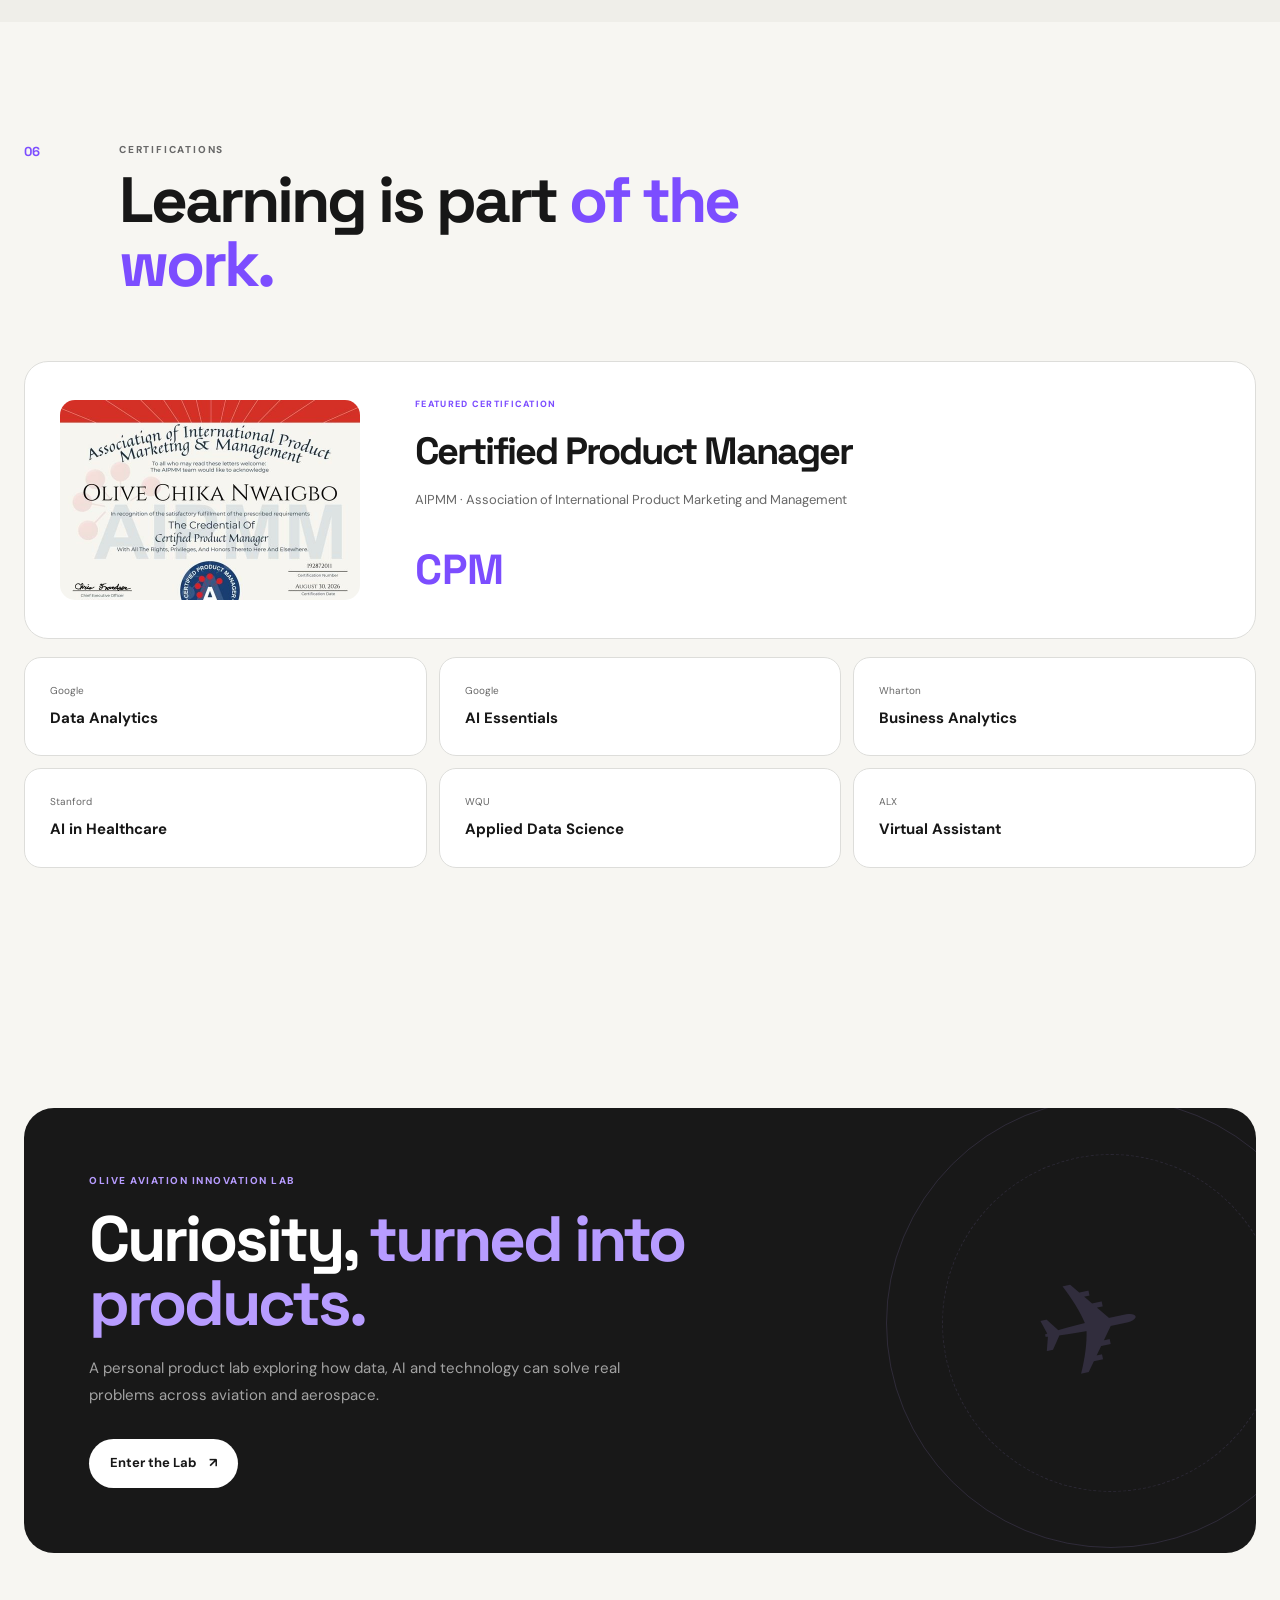
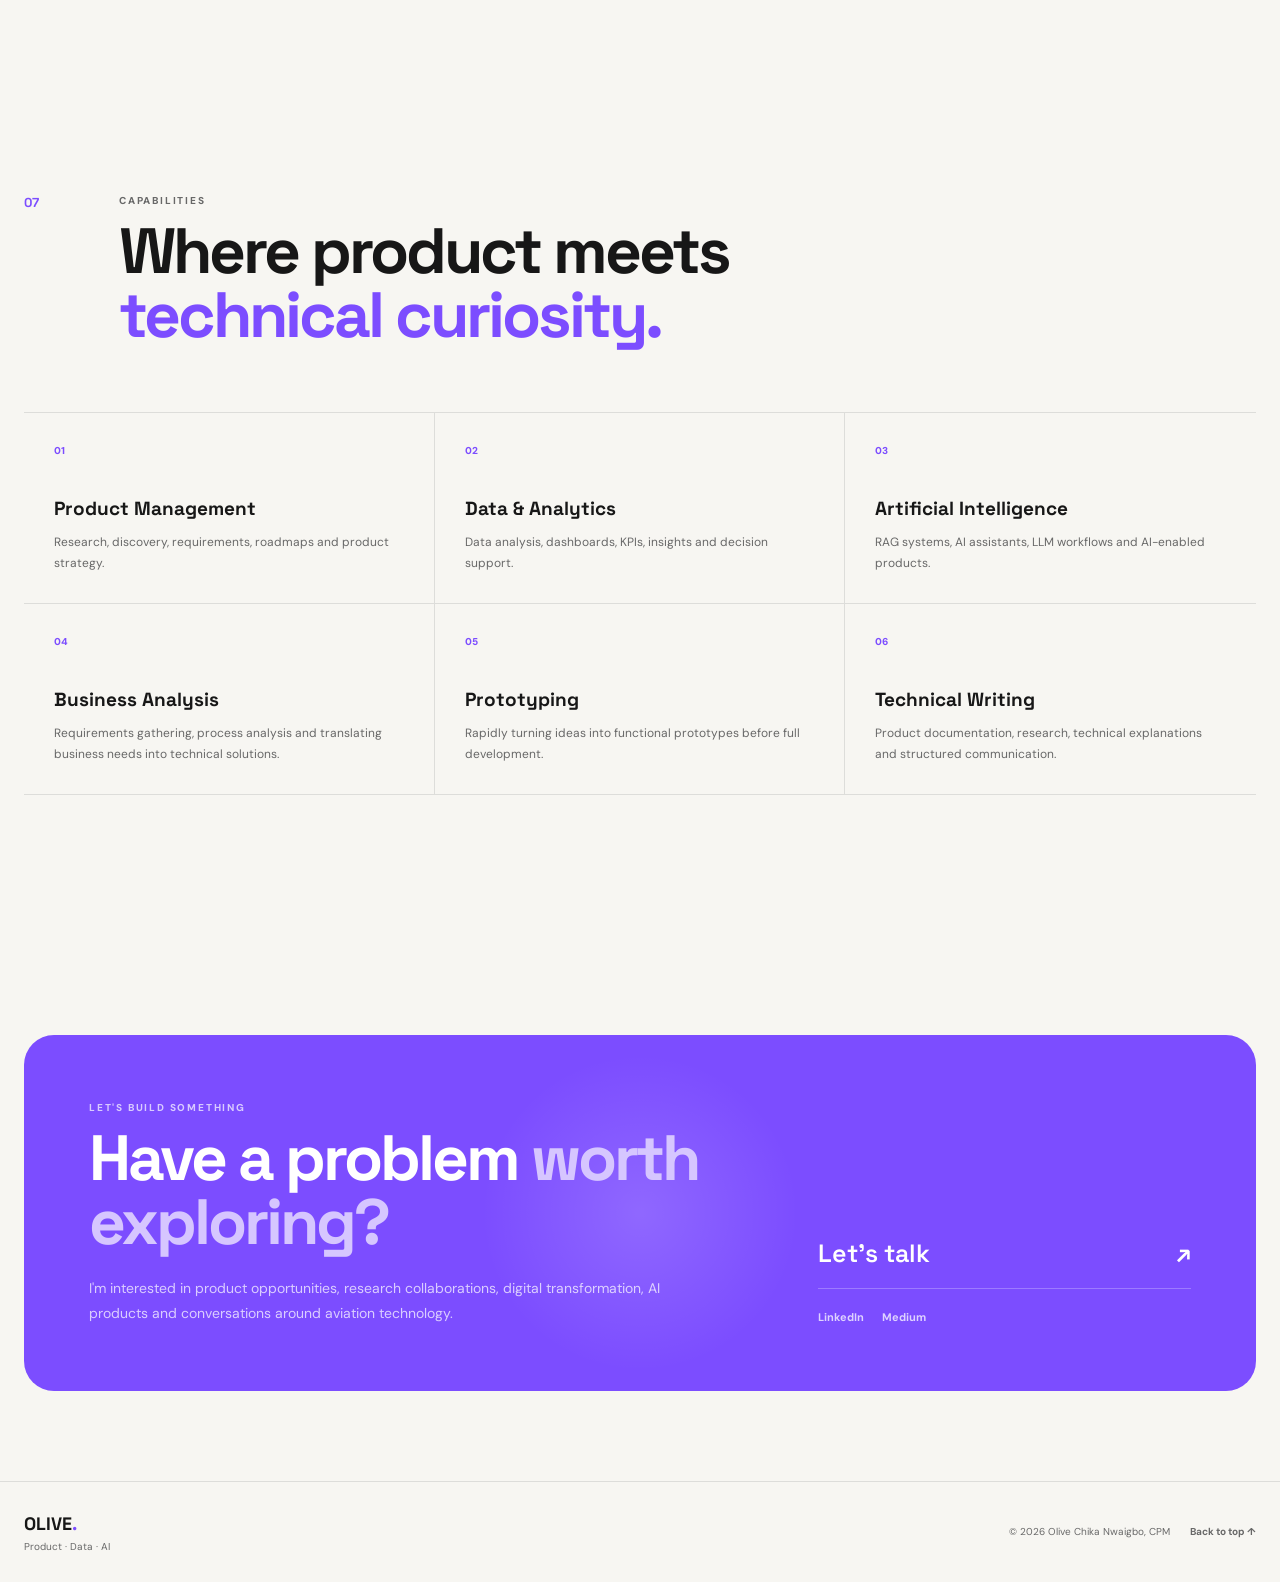
==== commit 2a26c6d4: "Redesign portfolio homepage and aviation innovation lab" ====
--- a/index.html
+++ b/index.html
@@ -1,1296 +1,2478 @@
 <!DOCTYPE html>
 <html lang="en">
-
 <head>
+
     <meta charset="UTF-8">
 
-    <meta name="viewport" content="width=device-width, initial-scale=1.0">
-
-    <meta name="description"
-        content="Olive Chika Nwaigbo - Certified Product Manager, Data Analyst, Business Analyst and AI Product Manager.">
-
-    <title>Olive Chika Nwaigbo | Product - Data - AI</title>
-
-    <link rel="stylesheet" href="css/style.css">
+    <meta
+        name="viewport"
+        content="width=device-width, initial-scale=1.0"
+    >
+
+    <title>
+        Olive Chika Nwaigbo, CPM | Product · Data · AI
+    </title>
+
+    <meta
+        name="description"
+        content="Olive Chika Nwaigbo is an AIPMM Certified Product Manager, Data Analyst, Business Analyst and AI-enabled builder creating digital products from research, data and ideas."
+    >
+
+    <link
+        rel="stylesheet"
+        href="css/style.css"
+    >
+
+    <link
+        rel="preconnect"
+        href="https://fonts.googleapis.com"
+    >
+
+    <link
+        rel="preconnect"
+        href="https://fonts.gstatic.com"
+        crossorigin
+    >
+
+    <link
+        href="https://fonts.googleapis.com/css2?family=DM+Sans:wght@400;500;600;700&family=Space+Grotesk:wght@400;500;600;700&display=swap"
+        rel="stylesheet"
+    >
+
 </head>
 
 
 <body>
 
 
-<!-- =========================
+<!-- =========================================================
      NAVIGATION
-========================= -->
-
-<header class="navbar">
+========================================================= -->
+
+<header class="site-header">
 
     <div class="container nav-container">
 
-        <a href="index.html" class="logo">
-            OLIVE.
+        <a
+            href="#top"
+            class="logo"
+        >
+            OLIVE<span>.</span>
         </a>
 
-        <nav class="nav-links">
-
-            <a href="#about">About</a>
-
-            <a href="#experience">Experience</a>
-
-            <a href="#projects">Projects</a>
-
-            <a href="#labs">Innovation Labs</a>
-
-            <a href="#certifications">Certifications</a>
-
-            <a href="#contact">Contact</a>
+
+        <nav class="main-nav">
+
+            <a href="#about">
+                About
+            </a>
+
+            <a href="#experience">
+                Experience
+            </a>
+
+            <a href="#projects">
+                Projects
+            </a>
+
+            <a href="#certifications">
+                Certifications
+            </a>
+
+            <a href="#innovation-lab">
+                Innovation Labs
+            </a>
+
+            <a href="#contact">
+                Contact
+            </a>
 
         </nav>
 
+
+        <a
+            href="#contact"
+            class="nav-button"
+        >
+            Let's Talk
+        </a>
+
     </div>
 
 </header>
 
 
 
-<main>
-
-
-<!-- =========================
+<main id="top">
+
+
+<!-- =========================================================
      HERO
-========================= -->
+========================================================= -->
 
 <section class="hero">
 
+    <div class="hero-background hero-background-one"></div>
+
+    <div class="hero-background hero-background-two"></div>
+
+
     <div class="container hero-content">
 
 
+        <!-- HERO TEXT -->
+
         <div class="hero-text">
 
-            <p class="eyebrow">
-                PRODUCT - DATA - AI - DIGITAL TRANSFORMATION
+
+            <div class="eyebrow">
+
+                <span class="eyebrow-dot"></span>
+
+                AIPMM CERTIFIED PRODUCT MANAGER
+
+            </div>
+
+
+            <h1>
+
+                I turn complex problems
+
+                <span>
+                    into digital products.
+                </span>
+
+            </h1>
+
+
+            <p class="hero-description">
+
+                I work at the intersection of product, data and AI —
+                researching problems, translating insights into product
+                opportunities, and building prototypes that make ideas
+                tangible before teams invest heavily in development.
+
             </p>
 
 
-            <h1>
-                I turn complex problems into
-                <span>Digital Products.</span>
-            </h1>
-
-
-            <p class="hero-description">
-
-                I'm Olive Chika Nwaigbo, a Certified Product Manager,
-                Data Analyst, Business Analyst and AI Product Manager
-                passionate about using research, data, technology
-                and creativity to solve real-world problems.
+            <div class="hero-actions">
+
+
+                <a
+                    href="#projects"
+                    class="button button-primary"
+                >
+
+                    Explore My Work
+
+                    <span>
+                        ↗
+                    </span>
+
+                </a>
+
+
+                <a
+                    href="#about"
+                    class="button button-secondary"
+                >
+
+                    My Story
+
+                </a>
+
+
+            </div>
+
+
+            <div class="hero-badge">
+
+                <span>
+                    ✦
+                </span>
+
+                CPM · M.I.M. · Product · Data · AI
+
+            </div>
+
+
+        </div>
+
+
+
+        <!-- =================================================
+             HERO EXPLORATION VISUAL
+        ================================================== -->
+
+        <div class="exploration-visual">
+
+
+            <!-- MAIN ORBIT -->
+
+            <div class="exploration-orbit"></div>
+
+
+            <!-- ORBITING DOTS -->
+
+            <div class="orbit-dot orbit-dot-one"></div>
+
+            <div class="orbit-dot orbit-dot-two"></div>
+
+            <div class="orbit-dot orbit-dot-three"></div>
+
+            <div class="orbit-dot orbit-dot-four"></div>
+
+
+            <!-- INDUSTRY ORBIT LABELS -->
+
+            <div class="industry-orbit orbit-telecom">
+
+                <span class="orbit-icon">
+                    ◈
+                </span>
+
+                Telecommunications
+
+            </div>
+
+
+            <div class="industry-orbit orbit-public">
+
+                <span class="orbit-icon">
+                    ◫
+                </span>
+
+                Public Sector
+
+            </div>
+
+
+            <div class="industry-orbit orbit-agriculture">
+
+                <span class="orbit-icon">
+                    ⌁
+                </span>
+
+                Agriculture & Development
+
+            </div>
+
+
+            <div class="industry-orbit orbit-data">
+
+                <span class="orbit-icon">
+                    ✦
+                </span>
+
+                Data · AI · Product
+
+            </div>
+
+
+
+            <!-- CENTRAL AVIATION SYSTEM -->
+
+            <div class="exploration-center">
+
+
+                <div class="center-ring"></div>
+
+
+                <div class="exploration-content">
+
+
+                    <span class="exploration-label">
+
+                        CURRENTLY EXPLORING
+
+                    </span>
+
+
+                    <div class="plane-icon">
+
+                        ✈
+
+                    </div>
+
+
+                    <h2>
+
+                        Aviation
+
+                        <br>
+
+                        <span>
+                            & Aerospace
+                        </span>
+
+                    </h2>
+
+
+                    <p>
+
+                        Exploring how technology, data and AI can
+                        solve real problems across the aviation
+                        ecosystem.
+
+                    </p>
+
+
+                </div>
+
+            </div>
+
+
+        </div>
+
+    </div>
+
+</section>
+
+
+
+<!-- =========================================================
+     QUICK STATS
+========================================================= -->
+
+<section class="stats-section">
+
+    <div class="container stats-grid">
+
+
+        <div class="stat-card">
+
+            <strong>
+                5+
+            </strong>
+
+            <span>
+                Years of Experience
+            </span>
+
+        </div>
+
+
+        <div class="stat-card">
+
+            <strong>
+                3
+            </strong>
+
+            <span>
+                Aviation Products Built
+            </span>
+
+        </div>
+
+
+        <div class="stat-card">
+
+            <strong>
+                CPM
+            </strong>
+
+            <span>
+                Certified Product Manager
+            </span>
+
+        </div>
+
+
+        <div class="stat-card">
+
+            <strong>
+                AI
+            </strong>
+
+            <span>
+                Enabled Builder
+            </span>
+
+        </div>
+
+
+    </div>
+
+</section>
+
+
+
+<!-- =========================================================
+     ABOUT
+========================================================= -->
+
+<section
+    class="section about-section"
+    id="about"
+>
+
+    <div class="container">
+
+
+        <div class="section-heading">
+
+
+            <span class="section-number">
+                01
+            </span>
+
+
+            <div>
+
+                <span class="section-kicker">
+                    ABOUT ME
+                </span>
+
+
+                <h2>
+
+                    A scientist who
+
+                    <span>
+                        learned to build.
+                    </span>
+
+                </h2>
+
+            </div>
+
+
+        </div>
+
+
+
+        <div class="about-grid">
+
+
+            <!-- PHOTO -->
+
+            <div class="about-photo-wrap">
+
+
+                <div class="about-photo">
+
+
+                    <img
+                        src="assets/images/olive-professional.png"
+                        alt="Olive Chika Nwaigbo"
+                    >
+
+
+                    <div class="photo-nameplate">
+
+
+                        <strong>
+                            OLIVE CHIKA NWAIGBO
+                        </strong>
+
+
+                        <span>
+                            CPM · M.I.M.
+                        </span>
+
+
+                    </div>
+
+
+                </div>
+
+
+                <div class="photo-caption">
+
+                    <span>
+                        PRODUCT · DATA · AI
+                    </span>
+
+                    <span>
+                        ✦
+                    </span>
+
+                </div>
+
+
+            </div>
+
+
+
+            <!-- STORY -->
+
+            <div class="about-story">
+
+
+                <div class="story-intro">
+
+                    <span class="story-number">
+                        01
+                    </span>
+
+
+                    <p>
+
+                        My career didn't begin in technology.
+                        It began in
+                        <strong>
+                            Biochemistry.
+                        </strong>
+
+                    </p>
+
+                </div>
+
+
+
+                <p>
+
+                    I studied Applied Biochemistry because I was
+                    fascinated by how things work beneath the surface.
+                    Somewhere along the way, that curiosity moved from
+                    molecules and experiments to
+                    <strong>
+                        data, systems and technology.
+                    </strong>
+
+                </p>
+
+
+
+                <p>
+
+                    I taught myself data analytics, learned how to turn
+                    messy information into useful insights, and eventually
+                    found myself working closer to the business and
+                    technology teams — translating problems into
+                    requirements, dashboards and digital solutions.
+
+                </p>
+
+
+
+                <p>
+
+                    Then I discovered Product Management.
+                    It brought everything together:
+                    <strong>
+                        research, data, business, technology and people.
+                    </strong>
+
+                </p>
+
+
+
+                <p>
+
+                    Today, I don't just write product documents or talk
+                    about ideas. I like to
+                    <strong>
+                        build.
+                    </strong>
+
+                    I use tools like Python, Streamlit, APIs, AI and
+                    data to turn ideas into working prototypes — so
+                    teams can see, test and learn before committing
+                    significant time and money to development.
+
+                </p>
+
+
+
+                <!-- =================================================
+                     CLICKABLE AVIATION LAB STORY
+                ================================================== -->
+
+                <div class="story-ending">
+
+
+                    <span class="story-arrow">
+                        →
+                    </span>
+
+
+                    <div>
+
+                        <a
+                            href="#innovation-lab"
+                            class="lab-story-link"
+                        >
+
+
+                            <strong>
+                                And now I'm taking that curiosity into aviation.
+                            </strong>
+
+
+                            <p>
+
+                                My Aviation Innovation Lab is where I explore
+                                real industry problems through product thinking,
+                                data and AI.
+
+                            </p>
+
+
+                            <span class="lab-story-cta">
+                                Explore the Aviation Innovation Lab →
+                            </span>
+
+
+                        </a>
+
+                    </div>
+
+
+                </div>
+
+
+
+                <!-- SOCIAL LINKS -->
+
+                <div class="social-links">
+
+
+                    <a
+                        href="https://ng.linkedin.com/in/olive-chika-nwaigbo-cpm%C2%AE-mim-95707a151"
+                        target="_blank"
+                        rel="noopener noreferrer"
+                        class="social-link"
+                    >
+
+                        <span>
+                            LinkedIn
+                        </span>
+
+                        <span>
+                            ↗
+                        </span>
+
+                    </a>
+
+
+
+                    <a
+                        href="https://medium.com/@nwaigboolive7"
+                        target="_blank"
+                        rel="noopener noreferrer"
+                        class="social-link"
+                    >
+
+                        <span>
+                            Medium
+                        </span>
+
+                        <span>
+                            ↗
+                        </span>
+
+                    </a>
+
+
+                </div>
+
+
+            </div>
+
+        </div>
+
+    </div>
+
+</section>
+
+
+
+<!-- =========================================================
+     EXPERIENCE
+========================================================= -->
+
+<section
+    class="section experience-section"
+    id="experience"
+>
+
+    <div class="container">
+
+
+        <div class="section-heading">
+
+            <span class="section-number">
+                02
+            </span>
+
+
+            <div>
+
+                <span class="section-kicker">
+                    EXPERIENCE
+                </span>
+
+
+                <h2>
+
+                    Where I've
+
+                    <span>
+                        been building.
+                    </span>
+
+                </h2>
+
+            </div>
+
+        </div>
+
+
+
+        <div class="experience-intro">
+
+            <p>
+
+                My experience sits across digital products,
+                business analysis, research, data and executive
+                delivery — giving me a view of products from
+                both the strategy and execution sides.
 
             </p>
 
-
-            <div class="hero-buttons">
-
-                <a href="#projects" class="btn btn-primary">
-                    Explore My Work
+        </div>
+
+
+
+        <div class="experience-list">
+
+
+            <!-- EXPERIENCE 01 -->
+
+            <article class="experience-item">
+
+
+                <div class="experience-year">
+                    2026 — NOW
+                </div>
+
+
+                <div class="experience-main">
+
+
+                    <div class="experience-top">
+
+
+                        <div>
+
+                            <h3>
+                                Specialist, Group Coordination
+                                & Delivery Assurance
+                            </h3>
+
+
+                            <span class="experience-company">
+                                T2 Mobile
+                            </span>
+
+                        </div>
+
+
+                        <span class="experience-tag">
+                            PRODUCT · DELIVERY
+                        </span>
+
+
+                    </div>
+
+
+                    <p>
+
+                        Lead coordination and delivery assurance for
+                        digital initiatives, working across product,
+                        engineering, partnerships and business teams.
+                        I support product execution, portfolio tracking,
+                        reporting and digital product initiatives including
+                        the My T2 Super App.
+
+                    </p>
+
+
+                </div>
+
+
+            </article>
+
+
+
+            <!-- EXPERIENCE 02 -->
+
+            <article class="experience-item">
+
+
+                <div class="experience-year">
+                    2025 — 2026
+                </div>
+
+
+                <div class="experience-main">
+
+
+                    <div class="experience-top">
+
+
+                        <div>
+
+                            <h3>
+                                Executive Assistant to the CDIO
+                            </h3>
+
+
+                            <span class="experience-company">
+                                T2 Mobile
+                            </span>
+
+                        </div>
+
+
+                        <span class="experience-tag">
+                            DIGITAL · STRATEGY
+                        </span>
+
+
+                    </div>
+
+
+                    <p>
+
+                        Supported the Chief Digital & Innovation Officer
+                        across digital strategy, product initiatives,
+                        technical roadmaps, executive reporting and
+                        board/investor materials. Worked closely with
+                        teams building digital services including the
+                        My T2 Super App and Mango+.
+
+                    </p>
+
+
+                </div>
+
+
+            </article>
+
+
+
+            <!-- EXPERIENCE 03 -->
+
+            <article class="experience-item">
+
+
+                <div class="experience-year">
+                    2023 — 2025
+                </div>
+
+
+                <div class="experience-main">
+
+
+                    <div class="experience-top">
+
+
+                        <div>
+
+                            <h3>
+                                Business Research & Intelligence /
+                                IT Business Analyst
+                            </h3>
+
+
+                            <span class="experience-company">
+                                Primeguage Solutions Limited
+                            </span>
+
+                        </div>
+
+
+                        <span class="experience-tag">
+                            ANALYTICS · BA
+                        </span>
+
+
+                    </div>
+
+
+                    <p>
+
+                        Translated business needs into requirements and
+                        technical specifications, contributed to digital
+                        reporting solutions, and worked on business
+                        intelligence and research initiatives including
+                        digital tax systems.
+
+                    </p>
+
+
+                </div>
+
+
+            </article>
+
+
+
+            <!-- EXPERIENCE 04 -->
+
+            <article class="experience-item">
+
+
+                <div class="experience-year">
+                    2022 — 2023
+                </div>
+
+
+                <div class="experience-main">
+
+
+                    <div class="experience-top">
+
+
+                        <div>
+
+                            <h3>
+                                Analyst
+                            </h3>
+
+
+                            <span class="experience-company">
+                                Impact Pointe Consulting
+                            </span>
+
+                        </div>
+
+
+                        <span class="experience-tag">
+                            DATA · RESEARCH
+                        </span>
+
+
+                    </div>
+
+
+                    <p>
+
+                        Worked on research, analytics and development
+                        consulting initiatives, including Power BI
+                        dashboards, data integrity, proposals and
+                        programme analysis.
+
+                    </p>
+
+
+                </div>
+
+
+            </article>
+
+
+
+            <!-- EXPERIENCE 05 -->
+
+            <article class="experience-item">
+
+
+                <div class="experience-year">
+                    EARLIER
+                </div>
+
+
+                <div class="experience-main">
+
+
+                    <div class="experience-top">
+
+
+                        <div>
+
+                            <h3>
+                                Data Analyst Tutor
+                            </h3>
+
+
+                            <span class="experience-company">
+                                Data & Analytics
+                            </span>
+
+                        </div>
+
+
+                        <span class="experience-tag">
+                            DATA
+                        </span>
+
+
+                    </div>
+
+
+                    <p>
+
+                        Supported learners in understanding data analysis,
+                        analytical thinking and practical data workflows.
+
+                    </p>
+
+
+                </div>
+
+
+            </article>
+
+
+        </div>
+
+    </div>
+
+</section>
+
+
+
+<!-- =========================================================
+     HOW I WORK
+========================================================= -->
+
+<section class="section process-section">
+
+    <div class="container">
+
+
+        <div class="section-heading">
+
+
+            <span class="section-number">
+                03
+            </span>
+
+
+            <div>
+
+                <span class="section-kicker">
+                    MY APPROACH
+                </span>
+
+
+                <h2>
+
+                    I don't start with
+
+                    <span>
+                        the solution.
+                    </span>
+
+                </h2>
+
+            </div>
+
+
+        </div>
+
+
+
+        <div class="process-flow">
+
+
+            <div class="process-step">
+
+                <div class="process-icon">
+                    01
+                </div>
+
+                <h3>
+                    Understand
+                </h3>
+
+                <p>
+                    Research the problem, users,
+                    context and opportunity.
+                </p>
+
+            </div>
+
+
+            <div class="process-line"></div>
+
+
+            <div class="process-step">
+
+                <div class="process-icon">
+                    02
+                </div>
+
+                <h3>
+                    Define
+                </h3>
+
+                <p>
+                    Turn research and data into
+                    a clear product direction.
+                </p>
+
+            </div>
+
+
+            <div class="process-line"></div>
+
+
+            <div class="process-step">
+
+                <div class="process-icon">
+                    03
+                </div>
+
+                <h3>
+                    Prototype
+                </h3>
+
+                <p>
+                    Build enough to make the
+                    idea tangible and testable.
+                </p>
+
+            </div>
+
+
+            <div class="process-line"></div>
+
+
+            <div class="process-step">
+
+                <div class="process-icon">
+                    04
+                </div>
+
+                <h3>
+                    Learn
+                </h3>
+
+                <p>
+                    Use evidence and feedback
+                    to decide what should happen next.
+                </p>
+
+            </div>
+
+
+        </div>
+
+    </div>
+
+</section>
+
+
+
+<!-- =========================================================
+     INDUSTRIES
+========================================================= -->
+
+<section class="section industries-section">
+
+    <div class="container">
+
+
+        <div class="section-heading">
+
+
+            <span class="section-number">
+                04
+            </span>
+
+
+            <div>
+
+                <span class="section-kicker">
+                    INDUSTRIES
+                </span>
+
+
+                <h2>
+
+                    Before aviation,
+
+                    <span>
+                        there was this.
+                    </span>
+
+                </h2>
+
+            </div>
+
+
+        </div>
+
+
+
+        <div class="industry-grid">
+
+
+            <article class="industry-card">
+
+
+                <span class="industry-index">
+                    01
+                </span>
+
+
+                <div class="industry-symbol">
+                    ◈
+                </div>
+
+
+                <h3>
+                    Telecommunications
+                </h3>
+
+
+                <p>
+
+                    Digital products, mobile services,
+                    wallets, gamification and customer-facing
+                    digital experiences.
+
+                </p>
+
+
+                <span class="industry-arrow">
+                    →
+                </span>
+
+
+            </article>
+
+
+
+            <article class="industry-card">
+
+
+                <span class="industry-index">
+                    02
+                </span>
+
+
+                <div class="industry-symbol">
+                    ◫
+                </div>
+
+
+                <h3>
+                    Public Sector & Digital Transformation
+                </h3>
+
+
+                <p>
+
+                    Business analysis, digital reporting,
+                    requirements and technology-enabled
+                    public services.
+
+                </p>
+
+
+                <span class="industry-arrow">
+                    →
+                </span>
+
+
+            </article>
+
+
+
+            <article class="industry-card">
+
+
+                <span class="industry-index">
+                    03
+                </span>
+
+
+                <div class="industry-symbol">
+                    ⌁
+                </div>
+
+
+                <h3>
+                    Agriculture & Development
+                </h3>
+
+
+                <p>
+
+                    Research, value-chain analysis,
+                    development programmes, monitoring
+                    and data-driven decision making.
+
+                </p>
+
+
+                <span class="industry-arrow">
+                    →
+                </span>
+
+
+            </article>
+
+
+
+            <article class="industry-card">
+
+
+                <span class="industry-index">
+                    04
+                </span>
+
+
+                <div class="industry-symbol">
+                    ✦
+                </div>
+
+
+                <h3>
+                    Data, AI & Product Innovation
+                </h3>
+
+
+                <p>
+
+                    AI assistants, dashboards, analytics
+                    tools, RAG systems and product
+                    prototypes.
+
+                </p>
+
+
+                <span class="industry-arrow">
+                    →
+                </span>
+
+
+            </article>
+
+
+        </div>
+
+
+
+        <div class="aviation-transition">
+
+
+            <span class="transition-line"></span>
+
+
+            <div>
+
+                <span>
+                    CURRENTLY EXPLORING
+                </span>
+
+
+                <strong>
+                    Aviation & Aerospace ✈
+                </strong>
+
+            </div>
+
+
+            <span class="transition-line"></span>
+
+
+        </div>
+
+
+    </div>
+
+</section>
+
+
+
+<!-- =========================================================
+     PROJECTS — ONLY THE 3 AVIATION PROJECTS
+========================================================= -->
+
+<section
+    class="section projects-section"
+    id="projects"
+>
+
+    <div class="container">
+
+
+        <div class="section-heading">
+
+
+            <span class="section-number">
+                05
+            </span>
+
+
+            <div>
+
+                <span class="section-kicker">
+                    SELECTED WORK
+                </span>
+
+
+                <h2>
+
+                    Three problems.
+
+                    <span>
+                        Three products.
+                    </span>
+
+
+                </h2>
+
+
+            </div>
+
+
+        </div>
+
+
+
+        <div class="projects-intro">
+
+            <p>
+
+                My Aviation Innovation Lab is where I turn industry
+                questions into working product concepts using
+                product thinking, data, AI and rapid prototyping.
+
+            </p>
+
+        </div>
+
+
+
+        <div class="project-grid">
+
+
+            <!-- =================================================
+                 AEROFORGE
+            ================================================== -->
+
+            <article class="project-card">
+
+
+                <div class="project-visual project-visual-aeroforge">
+
+
+                    <span class="project-number">
+                        01
+                    </span>
+
+
+                    <div class="project-graphic">
+
+
+                        <div class="graphic-grid"></div>
+
+
+                        <div class="risk-circle">
+
+                            <span>
+                                RISK
+                            </span>
+
+                            <strong>
+                                AI
+                            </strong>
+
+                        </div>
+
+
+                        <div class="graphic-node node-one"></div>
+
+                        <div class="graphic-node node-two"></div>
+
+                        <div class="graphic-node node-three"></div>
+
+
+                    </div>
+
+
+                    <span class="project-type">
+                        ML · AI · MANUFACTURING
+                    </span>
+
+
+                </div>
+
+
+
+                <div class="project-content">
+
+
+                    <span class="project-label">
+                        AVIATION / 01
+                    </span>
+
+
+                    <h3>
+                        AeroForge
+                    </h3>
+
+
+                    <p class="project-tagline">
+                        Manufacturing Risk Intelligence
+                    </p>
+
+
+                    <p>
+
+                        An AI-assisted decision-support platform
+                        designed to help aerospace manufacturing
+                        teams identify production risks early.
+
+                    </p>
+
+
+                    <div class="project-tech">
+
+                        <span>
+                            Python
+                        </span>
+
+                        <span>
+                            Machine Learning
+                        </span>
+
+                        <span>
+                            Streamlit
+                        </span>
+
+                        <span>
+                            Groq AI
+                        </span>
+
+                    </div>
+
+
+                    <a
+                        href="projects/aeroforge.html"
+                        class="project-link"
+                    >
+
+                        View Case Study
+
+                        <span>
+                            ↗
+                        </span>
+
+                    </a>
+
+
+                </div>
+
+
+            </article>
+
+
+
+            <!-- =================================================
+                 AEROCOPILOT
+            ================================================== -->
+
+            <article class="project-card">
+
+
+                <div class="project-visual project-visual-aerocopilot">
+
+
+                    <span class="project-number">
+                        02
+                    </span>
+
+
+                    <div class="project-graphic copilot-graphic">
+
+
+                        <div class="document document-one">
+                            PDF
+                        </div>
+
+
+                        <div class="document document-two">
+                            DOC
+                        </div>
+
+
+                        <div class="copilot-core">
+                            ✦
+                        </div>
+
+
+                        <div class="copilot-lines"></div>
+
+
+                    </div>
+
+
+                    <span class="project-type">
+                        RAG · GENAI · KNOWLEDGE
+                    </span>
+
+
+                </div>
+
+
+
+                <div class="project-content">
+
+
+                    <span class="project-label">
+                        AVIATION / 02
+                    </span>
+
+
+                    <h3>
+                        AeroCopilot
+                    </h3>
+
+
+                    <p class="project-tagline">
+                        Aviation Knowledge Assistant
+                    </p>
+
+
+                    <p>
+
+                        An AI-powered knowledge assistant that
+                        helps aviation professionals retrieve and
+                        understand information buried inside
+                        complex technical documents.
+
+                    </p>
+
+
+                    <div class="project-tech">
+
+                        <span>
+                            RAG
+                        </span>
+
+                        <span>
+                            LangChain
+                        </span>
+
+                        <span>
+                            ChromaDB
+                        </span>
+
+                        <span>
+                            Groq
+                        </span>
+
+                    </div>
+
+
+                    <a
+                        href="projects/aerocopilot.html"
+                        class="project-link"
+                    >
+
+                        View Case Study
+
+                        <span>
+                            ↗
+                        </span>
+
+                    </a>
+
+
+                </div>
+
+
+            </article>
+
+
+
+            <!-- =================================================
+                 AEROPULSE
+            ================================================== -->
+
+            <article class="project-card">
+
+
+                <div class="project-visual project-visual-aeropulse">
+
+
+                    <span class="project-number">
+                        03
+                    </span>
+
+
+                    <div class="project-graphic pulse-graphic">
+
+
+                        <div class="pulse-chart">
+
+                            <span></span>
+
+                            <span></span>
+
+                            <span></span>
+
+                            <span></span>
+
+                            <span></span>
+
+                            <span></span>
+
+                            <span></span>
+
+                        </div>
+
+
+                        <div class="pulse-dot"></div>
+
+
+                    </div>
+
+
+                    <span class="project-type">
+                        DATA · ML · OPERATIONS
+                    </span>
+
+
+                </div>
+
+
+
+                <div class="project-content">
+
+
+                    <span class="project-label">
+                        AVIATION / 03
+                    </span>
+
+
+                    <h3>
+                        AeroPulse
+                    </h3>
+
+
+                    <p class="project-tagline">
+                        Aviation Operations Intelligence
+                    </p>
+
+
+                    <p>
+
+                        An operational intelligence platform designed
+                        to help aviation teams identify emerging
+                        delays, anomalies and operational risks early.
+
+                    </p>
+
+
+                    <div class="project-tech">
+
+                        <span>
+                            Python
+                        </span>
+
+                        <span>
+                            Analytics
+                        </span>
+
+                        <span>
+                            ML
+                        </span>
+
+                        <span>
+                            Streamlit
+                        </span>
+
+                    </div>
+
+
+                    <a
+                        href="projects/aeropulse.html"
+                        class="project-link"
+                    >
+
+                        View Case Study
+
+                        <span>
+                            ↗
+                        </span>
+
+                    </a>
+
+
+                </div>
+
+
+            </article>
+
+
+        </div>
+
+    </div>
+
+</section>
+
+
+
+<!-- =========================================================
+     CERTIFICATIONS
+========================================================= -->
+
+<section
+    class="section certifications-section"
+    id="certifications"
+>
+
+    <div class="container">
+
+
+        <div class="section-heading">
+
+
+            <span class="section-number">
+                06
+            </span>
+
+
+            <div>
+
+                <span class="section-kicker">
+                    CERTIFICATIONS
+                </span>
+
+
+                <h2>
+
+                    Learning is part
+
+                    <span>
+                        of the work.
+                    </span>
+
+
+                </h2>
+
+
+            </div>
+
+
+        </div>
+
+
+
+        <div class="featured-certification">
+
+
+            <div class="featured-cert-image">
+
+
+                <img
+                    src="assets/images/certificates/aipmm-cpm.png"
+                    alt="AIPMM Certified Product Manager certificate"
+                >
+
+
+            </div>
+
+
+
+            <div class="featured-cert-content">
+
+
+                <span class="cert-label">
+                    FEATURED CERTIFICATION
+                </span>
+
+
+                <h3>
+                    Certified Product Manager
+                </h3>
+
+
+                <p>
+
+                    AIPMM · Association of International Product
+                    Marketing and Management
+
+                </p>
+
+
+                <strong>
+                    CPM
+                </strong>
+
+
+            </div>
+
+
+        </div>
+
+
+
+        <div class="certificate-grid">
+
+
+            <div class="certificate-card">
+
+                <span>
+                    Google
+                </span>
+
+                <strong>
+                    Data Analytics
+                </strong>
+
+            </div>
+
+
+            <div class="certificate-card">
+
+                <span>
+                    Google
+                </span>
+
+                <strong>
+                    AI Essentials
+                </strong>
+
+            </div>
+
+
+            <div class="certificate-card">
+
+                <span>
+                    Wharton
+                </span>
+
+                <strong>
+                    Business Analytics
+                </strong>
+
+            </div>
+
+
+            <div class="certificate-card">
+
+                <span>
+                    Stanford
+                </span>
+
+                <strong>
+                    AI in Healthcare
+                </strong>
+
+            </div>
+
+
+            <div class="certificate-card">
+
+                <span>
+                    WQU
+                </span>
+
+                <strong>
+                    Applied Data Science
+                </strong>
+
+            </div>
+
+
+            <div class="certificate-card">
+
+                <span>
+                    ALX
+                </span>
+
+                <strong>
+                    Virtual Assistant
+                </strong>
+
+            </div>
+
+
+        </div>
+
+    </div>
+
+</section>
+
+
+
+<!-- =========================================================
+     AVIATION INNOVATION LAB
+========================================================= -->
+
+<section
+    class="section lab-section"
+    id="innovation-lab"
+>
+
+    <div class="container">
+
+
+        <div class="lab-banner">
+
+
+            <div class="lab-orbit-decoration"></div>
+
+
+            <div class="lab-content">
+
+
+                <span class="lab-kicker">
+                    OLIVE AVIATION INNOVATION LAB
+                </span>
+
+
+                <h2>
+
+                    Curiosity,
+
+                    <span>
+                        turned into products.
+                    </span>
+
+                </h2>
+
+
+                <p>
+
+                    A personal product lab exploring how data,
+                    AI and technology can solve real problems
+                    across aviation and aerospace.
+
+                </p>
+
+
+                <a
+                    href="labs/aviation.html"
+                    class="button button-light"
+                >
+
+                    Enter the Lab
+
+                    <span>
+                        ↗
+                    </span>
+
                 </a>
 
 
-                <a href="#contact" class="btn btn-secondary">
-                    Let's Connect
+            </div>
+
+
+            <div class="lab-plane">
+                ✈
+            </div>
+
+
+        </div>
+
+    </div>
+
+</section>
+
+
+
+<!-- =========================================================
+     CAPABILITIES
+========================================================= -->
+
+<section class="section capabilities-section">
+
+    <div class="container">
+
+
+        <div class="section-heading">
+
+
+            <span class="section-number">
+                07
+            </span>
+
+
+            <div>
+
+                <span class="section-kicker">
+                    CAPABILITIES
+                </span>
+
+
+                <h2>
+
+                    Where product meets
+
+                    <span>
+                        technical curiosity.
+                    </span>
+
+
+                </h2>
+
+
+            </div>
+
+
+        </div>
+
+
+
+        <div class="capabilities-grid">
+
+
+            <div class="capability">
+
+                <span>
+                    01
+                </span>
+
+                <strong>
+                    Product Management
+                </strong>
+
+                <p>
+                    Research, discovery, requirements,
+                    roadmaps and product strategy.
+                </p>
+
+            </div>
+
+
+
+            <div class="capability">
+
+                <span>
+                    02
+                </span>
+
+                <strong>
+                    Data & Analytics
+                </strong>
+
+                <p>
+                    Data analysis, dashboards, KPIs,
+                    insights and decision support.
+                </p>
+
+            </div>
+
+
+
+            <div class="capability">
+
+                <span>
+                    03
+                </span>
+
+                <strong>
+                    Artificial Intelligence
+                </strong>
+
+                <p>
+                    RAG systems, AI assistants, LLM workflows
+                    and AI-enabled products.
+                </p>
+
+            </div>
+
+
+
+            <div class="capability">
+
+                <span>
+                    04
+                </span>
+
+                <strong>
+                    Business Analysis
+                </strong>
+
+                <p>
+                    Requirements gathering, process analysis
+                    and translating business needs into
+                    technical solutions.
+                </p>
+
+            </div>
+
+
+
+            <div class="capability">
+
+                <span>
+                    05
+                </span>
+
+                <strong>
+                    Prototyping
+                </strong>
+
+                <p>
+                    Rapidly turning ideas into functional
+                    prototypes before full development.
+                </p>
+
+            </div>
+
+
+
+            <div class="capability">
+
+                <span>
+                    06
+                </span>
+
+                <strong>
+                    Technical Writing
+                </strong>
+
+                <p>
+                    Product documentation, research,
+                    technical explanations and structured
+                    communication.
+                </p>
+
+            </div>
+
+
+        </div>
+
+    </div>
+
+</section>
+
+
+
+<!-- =========================================================
+     CONTACT
+========================================================= -->
+
+<section
+    class="section contact-section"
+    id="contact"
+>
+
+    <div class="container">
+
+
+        <div class="contact-card">
+
+
+            <div class="contact-left">
+
+
+                <span class="section-kicker">
+                    LET'S BUILD SOMETHING
+                </span>
+
+
+                <h2>
+
+                    Have a problem
+
+                    <span>
+                        worth exploring?
+                    </span>
+
+                </h2>
+
+
+                <p>
+
+                    I'm interested in product opportunities,
+                    research collaborations, digital transformation,
+                    AI products and conversations around aviation
+                    technology.
+
+                </p>
+
+
+            </div>
+
+
+
+            <div class="contact-right">
+
+
+                <a
+                    href="mailto:nwaigboolive7@gmail.com"
+                    class="contact-email"
+                >
+
+                    Let's talk
+
+                    <span>
+                        ↗
+                    </span>
+
                 </a>
 
-            </div>
-
-        </div>
-
-
-
-        <div class="hero-card">
-
-            <div class="status-dot"></div>
-
-            <p class="card-label">
-                CURRENTLY EXPLORING
+
+
+                <div class="contact-socials">
+
+
+                    <a
+                        href="https://ng.linkedin.com/in/olive-chika-nwaigbo-cpm%C2%AE-mim-95707a151"
+                        target="_blank"
+                        rel="noopener noreferrer"
+                    >
+                        LinkedIn
+                    </a>
+
+
+                    <a
+                        href="https://medium.com/@nwaigboolive7"
+                        target="_blank"
+                        rel="noopener noreferrer"
+                    >
+                        Medium
+                    </a>
+
+
+                </div>
+
+
+            </div>
+
+
+        </div>
+
+    </div>
+
+</section>
+
+
+</main>
+
+
+
+<!-- =========================================================
+     FOOTER
+========================================================= -->
+
+<footer class="site-footer">
+
+
+    <div class="container footer-inner">
+
+
+        <div>
+
+
+            <strong>
+                OLIVE<span>.</span>
+            </strong>
+
+
+            <p>
+                Product · Data · AI
             </p>
 
-            <h2>
-                Aviation &amp; Aerospace
-            </h2>
-
-            <p>
-                Building AI, data and digital product solutions
-                for complex industries.
-            </p>
-
-            <span class="card-tag">
-                Olive Aviation Innovation Lab
-            </span>
-
-        </div>
+
+        </div>
+
+
+        <p>
+            © 2026 Olive Chika Nwaigbo, CPM
+        </p>
+
+
+        <a href="#top">
+            Back to top ↑
+        </a>
 
 
     </div>
 
-</section>
-
-
-
-<!-- =========================
-     ABOUT
-========================= -->
-
-<section id="about" class="section">
-
-    <div class="container">
-
-
-        <div class="section-heading">
-
-            <p class="eyebrow">
-                ABOUT ME
-            </p>
-
-            <h2>
-                I don't just build products.
-                I understand the problem first.
-            </h2>
-
-        </div>
-
-
-
-        <div class="about-grid">
-
-
-            <!-- PROFESSIONAL PHOTO -->
-
-            <div class="about-photo">
-
-                <img
-                    src="assets/images/olive-professional.png"
-                    alt="Olive Chika Nwaigbo - Certified Product Manager"
-                >
-
-            </div>
-
-
-
-            <!-- ABOUT TEXT -->
-
-            <div class="about-content">
-
-                <p class="large-text">
-
-                    My work sits at the intersection of
-
-                    <strong>
-                        product management, data, AI and business analysis.
-                    </strong>
-
-                </p>
-
-
-                <p>
-
-                    I enjoy taking complex business or operational
-                    problems, researching the underlying needs,
-                    analysing data, defining the product and
-                    transforming the idea into a working prototype.
-
-                </p>
-
-
-                <p>
-
-                    What sets me apart is that I don't stop at
-                    recommendations or presentations. I prototype
-                    solutions so organisations can visualise and
-                    validate ideas before committing significant
-                    development time and resources.
-
-                </p>
-
-
-                <p>
-
-                    My goal is to help organisations make better
-                    decisions, build better products and solve
-                    meaningful problems using technology.
-
-                </p>
-
-            </div>
-
-
-        </div>
-
-    </div>
-
-</section>
-
-
-
-<!-- =========================
-     EXPERIENCE
-========================= -->
-
-<section id="experience" class="section section-dark">
-
-    <div class="container">
-
-
-        <div class="section-heading">
-
-            <p class="eyebrow">
-                EXPERIENCE
-            </p>
-
-            <h2>
-                Where I've been building.
-            </h2>
-
-        </div>
-
-
-
-        <!-- T2 CURRENT -->
-
-        <div class="experience-card">
-
-            <div class="experience-date">
-                JUN 2026 - PRESENT
-            </div>
-
-
-            <div>
-
-                <h3>
-                    Specialist, Group Coordination &amp;
-                    Delivery Assurance
-                </h3>
-
-                <p class="company">
-                    T2 Mobile
-                </p>
-
-
-                <p>
-
-                    Lead Project/Program Manager supporting the
-                    Digital Business Unit and coordinating delivery
-                    across digital initiatives including the
-                    My T2 Super App.
-
-                </p>
-
-
-                <p>
-
-                    Responsibilities include stakeholder
-                    coordination, delivery tracking, project
-                    management and supporting digital product
-                    development.
-
-                </p>
-
-
-                <p>
-
-                    Also developed an internal AI knowledge
-                    assistant using Retrieval-Augmented Generation
-                    (RAG), LangChain, ChromaDB, HuggingFace
-                    embeddings and Groq.
-
-                </p>
-
-            </div>
-
-        </div>
-
-
-
-        <!-- T2 EA -->
-
-        <div class="experience-card">
-
-            <div class="experience-date">
-                OCT 2025 - JUN 2026
-            </div>
-
-
-            <div>
-
-                <h3>
-                    Executive Assistant to the CDIO
-                </h3>
-
-                <p class="company">
-                    T2 Mobile
-                </p>
-
-
-                <p>
-
-                    Served as strategic support to the Chief
-                    Digital &amp; Innovation Officer across the
-                    digital portfolio.
-
-                </p>
-
-
-                <p>
-
-                    Supported executive coordination, project
-                    delivery, reporting, product documentation,
-                    leadership presentations and digital
-                    transformation initiatives.
-
-                </p>
-
-            </div>
-
-        </div>
-
-
-
-        <!-- PRIMEGUAGE -->
-
-        <div class="experience-card">
-
-            <div class="experience-date">
-                OCT 2023 - OCT 2025
-            </div>
-
-
-            <div>
-
-                <h3>
-                    Business Research &amp; Intelligence Team Lead /
-                    IT Business Analyst
-                </h3>
-
-                <p class="company">
-                    Primeguage Solutions Limited
-                </p>
-
-
-                <p>
-
-                    Bridged business and engineering teams across
-                    technology and public-sector initiatives.
-
-                </p>
-
-
-                <p>
-
-                    Translated business requirements into technical
-                    specifications, developed research and
-                    intelligence dashboards, supported stakeholder
-                    engagements and contributed to solutions
-                    including PayZamfara and PayKaduna.
-
-                </p>
-
-            </div>
-
-        </div>
-
-
-
-        <!-- IMPACT POINTE -->
-
-        <div class="experience-card">
-
-            <div class="experience-date">
-                JAN 2022 - SEP 2023
-            </div>
-
-
-            <div>
-
-                <h3>
-                    Consulting Analyst
-                </h3>
-
-                <p class="company">
-                    Impact Pointe Consultancy Limited
-                </p>
-
-
-                <p>
-
-                    Built Power BI dashboards, improved data
-                    integrity and contributed to programme funding
-                    and consulting proposals.
-
-                </p>
-
-
-                <p>
-
-                    Supported proposal development with a 60%
-                    win rate across submitted opportunities.
-
-                </p>
-
-            </div>
-
-        </div>
-
-
-
-        <!-- ABUJA DATA SCHOOL -->
-
-        <div class="experience-card">
-
-            <div class="experience-date">
-                NOV 2020 - DEC 2021
-            </div>
-
-
-            <div>
-
-                <h3>
-                    Data Analyst Tutor
-                </h3>
-
-                <p class="company">
-                    Abuja Data School
-                </p>
-
-
-                <p>
-
-                    Mentored students in Excel, Power BI, SQL
-                    and Python while helping learners develop
-                    practical data analysis skills.
-
-                </p>
-
-            </div>
-
-        </div>
-
-
-
-        <!-- ROOT HUB -->
-
-        <div class="experience-card">
-
-            <div class="experience-date">
-                JAN 2020 - JUN 2020
-            </div>
-
-
-            <div>
-
-                <h3>
-                    Data Analyst Intern
-                </h3>
-
-                <p class="company">
-                    The Root Hub
-                </p>
-
-
-                <p>
-
-                    Conducted market research and analysed regional
-                    skills gaps, contributing to training programme
-                    redesign and business growth initiatives.
-
-                </p>
-
-            </div>
-
-        </div>
-
-
-    </div>
-
-</section>
-
-
-
-<!-- =========================
-     PROJECTS
-========================= -->
-
-<section id="projects" class="section">
-
-    <div class="container">
-
-
-        <div class="section-heading">
-
-            <p class="eyebrow">
-                SELECTED WORK
-            </p>
-
-            <h2>
-                I prototype ideas, not just presentations.
-            </h2>
-
-            <p>
-
-                A selection of AI, data and product projects
-                where I have taken an industry problem from
-                concept to working prototype.
-
-            </p>
-
-        </div>
-
-
-
-        <div class="project-grid">
-
-
-            <!-- AEROFORGE -->
-
-            <article class="project-card">
-
-                <span class="project-number">
-                    01
-                </span>
-
-
-                <p class="project-category">
-                    AVIATION - AI - DATA
-                </p>
-
-
-                <h3>
-                    AeroForge
-                </h3>
-
-
-                <p>
-
-                    An AI-powered manufacturing intelligence
-                    platform exploring how production, supplier
-                    and quality signals can help identify
-                    potential production risks earlier.
-
-                </p>
-
-
-                <a href="projects/aeroforge.html"
-                   class="project-link">
-
-                    View case study &rarr;
-
-                </a>
-
-            </article>
-
-
-
-            <!-- AEROCOPILOT -->
-
-            <article class="project-card">
-
-                <span class="project-number">
-                    02
-                </span>
-
-
-                <p class="project-category">
-                    AVIATION - AI - RAG
-                </p>
-
-
-                <h3>
-                    AeroCopilot
-                </h3>
-
-
-                <p>
-
-                    An AI-powered aviation knowledge assistant
-                    that uses Retrieval-Augmented Generation
-                    to retrieve and explain information from
-                    complex technical documents.
-
-                </p>
-
-
-                <a href="projects/aerocopilot.html"
-                   class="project-link">
-
-                    View case study &rarr;
-
-                </a>
-
-            </article>
-
-
-
-            <!-- AEROPULSE -->
-
-            <article class="project-card">
-
-                <span class="project-number">
-                    03
-                </span>
-
-
-                <p class="project-category">
-                    AVIATION - DATA - ML
-                </p>
-
-
-                <h3>
-                    AeroPulse
-                </h3>
-
-
-                <p>
-
-                    An aviation operations intelligence platform
-                    exploring how operational data, anomaly
-                    detection and predictive analytics can help
-                    teams identify emerging issues earlier.
-
-                </p>
-
-
-                <a href="projects/aeropulse.html"
-                   class="project-link">
-
-                    View case study &rarr;
-
-                </a>
-
-            </article>
-
-
-        </div>
-
-    </div>
-
-</section>
-
-
-
-<!-- =========================
-     INNOVATION LAB
-========================= -->
-
-<section id="labs" class="section labs-section">
-
-    <div class="container">
-
-
-        <div class="section-heading">
-
-            <p class="eyebrow">
-                INNOVATION LABS
-            </p>
-
-
-            <h2>
-                Exploring industries through
-                products, data and AI.
-            </h2>
-
-
-            <p>
-
-                Independent research and prototyping initiatives
-                focused on solving real-world industry problems.
-
-            </p>
-
-        </div>
-
-
-
-        <div class="lab-card">
-
-
-            <div class="lab-icon">
-                &#9992;
-            </div>
-
-
-            <div class="lab-content">
-
-                <p class="project-category">
-                    AVIATION - AEROSPACE - AI - DATA
-                </p>
-
-
-                <h3>
-                    Olive Aviation Innovation Lab
-                </h3>
-
-
-                <p>
-
-                    Researching and prototyping AI-powered,
-                    data-driven and digital solutions for
-                    aviation and aerospace.
-
-                </p>
-
-
-                <a href="labs/aviation.html"
-                   class="btn btn-primary">
-
-                    Enter Aviation Lab &rarr;
-
-                </a>
-
-            </div>
-
-
-        </div>
-
-    </div>
-
-</section>
-
-
-
-<!-- =========================
-     CAPABILITIES
-========================= -->
-
-<section class="section">
-
-    <div class="container">
-
-
-        <div class="section-heading">
-
-            <p class="eyebrow">
-                CAPABILITIES
-            </p>
-
-
-            <h2>
-                What I bring to a problem.
-            </h2>
-
-        </div>
-
-
-
-        <div class="skills-grid">
-
-
-            <div class="skill">
-
-                <h3>
-                    Product Management
-                </h3>
-
-                <p>
-
-                    Product strategy, discovery, requirements,
-                    roadmaps, prioritisation and delivery.
-
-                </p>
-
-            </div>
-
-
-
-            <div class="skill">
-
-                <h3>
-                    Data &amp; Analytics
-                </h3>
-
-                <p>
-
-                    Data analysis, customer intelligence,
-                    dashboards, KPIs and business insights.
-
-                </p>
-
-            </div>
-
-
-
-            <div class="skill">
-
-                <h3>
-                    Artificial Intelligence
-                </h3>
-
-                <p>
-
-                    AI products, RAG systems, machine learning
-                    and AI-powered decision support.
-
-                </p>
-
-            </div>
-
-
-
-            <div class="skill">
-
-                <h3>
-                    Business Analysis
-                </h3>
-
-                <p>
-
-                    Process analysis, problem definition,
-                    stakeholder management and requirements.
-
-                </p>
-
-            </div>
-
-
-
-            <div class="skill">
-
-                <h3>
-                    Prototyping
-                </h3>
-
-                <p>
-
-                    Turning product ideas into interactive
-                    prototypes before full development.
-
-                </p>
-
-            </div>
-
-
-
-            <div class="skill">
-
-                <h3>
-                    Technical Writing
-                </h3>
-
-                <p>
-
-                    Clear technical documentation, product
-                    documentation and knowledge systems.
-
-                </p>
-
-            </div>
-
-
-        </div>
-
-    </div>
-
-</section>
-
-
-
-<!-- =========================
-     CERTIFICATIONS
-========================= -->
-
-<section id="certifications"
-         class="section certifications-section">
-
-    <div class="container">
-
-
-        <div class="section-heading">
-
-            <p class="eyebrow">
-                CERTIFICATIONS
-            </p>
-
-
-            <h2>
-                Continuous learning. Practical application.
-            </h2>
-
-
-            <p class="certifications-intro">
-
-                Professional certifications across product
-                management, artificial intelligence, data
-                analytics, business analytics and digital work.
-
-            </p>
-
-        </div>
-
-
-
-        <!-- FEATURED AIPMM -->
-
-        <div class="featured-certification">
-
-
-            <img src="assets/images/certificates/aipmm-cpm.png"
-                 alt="AIPMM Certified Product Manager certificate">
-
-
-            <div>
-
-                <h3>
-                    Certified Product Manager (CPM)
-                </h3>
-
-
-                <p>
-                    AIPMM &bull; 2026
-                </p>
-
-
-                <a href="assets/images/certificates/aipmm-cpm.png"
-                   target="_blank"
-                   rel="noopener noreferrer"
-                   class="certificate-link">
-
-                    View Certificate &rarr;
-
-                </a>
-
-            </div>
-
-
-        </div>
-
-
-
-        <!-- OTHER CERTIFICATIONS -->
-
-        <div class="certification-grid">
-
-
-            <!-- Google AI Essentials -->
-
-            <div class="certificate-card">
-
-                <img src="assets/images/certificates/google-ai-essentials.png"
-                     alt="Google AI Essentials certificate">
-
-
-                <div>
-
-                    <h4>
-                        Google AI Essentials
-                    </h4>
-
-                    <p>
-                        Google &bull; 2024
-                    </p>
-
-                    <a href="assets/images/certificates/google-ai-essentials.png"
-                       target="_blank"
-                       rel="noopener noreferrer"
-                       class="certificate-link">
-
-                        View
-
-                    </a>
-
-                </div>
-
-            </div>
-
-
-
-            <!-- Google Data Analytics -->
-
-            <div class="certificate-card">
-
-                <img src="assets/images/certificates/google-data-analytics.png"
-                     alt="Google Data Analytics certificate">
-
-
-                <div>
-
-                    <h4>
-                        Google Data Analytics
-                    </h4>
-
-                    <p>
-                        Google &bull; 2020
-                    </p>
-
-                    <a href="assets/images/certificates/google-data-analytics.png"
-                       target="_blank"
-                       rel="noopener noreferrer"
-                       class="certificate-link">
-
-                        View
-
-                    </a>
-
-                </div>
-
-            </div>
-
-
-
-            <!-- Wharton -->
-
-            <div class="certificate-card">
-
-                <img src="assets/images/certificates/wharton-business-analytics.png"
-                     alt="Wharton Business Analytics certificate">
-
-
-                <div>
-
-                    <h4>
-                        Business Analytics
-                    </h4>
-
-                    <p>
-                        Wharton &bull; 2023
-                    </p>
-
-                    <a href="assets/images/certificates/wharton-business-analytics.png"
-                       target="_blank"
-                       rel="noopener noreferrer"
-                       class="certificate-link">
-
-                        View
-
-                    </a>
-
-                </div>
-
-            </div>
-
-
-
-            <!-- WQU -->
-
-            <div class="certificate-card">
-
-                <img src="assets/images/certificates/wqu-applied-data-science.png"
-                     alt="Applied Data Science certificate">
-
-
-                <div>
-
-                    <h4>
-                        Applied Data Science
-                    </h4>
-
-                    <p>
-                        WQU &bull; 2023
-                    </p>
-
-                    <a href="assets/images/certificates/wqu-applied-data-science.png"
-                       target="_blank"
-                       rel="noopener noreferrer"
-                       class="certificate-link">
-
-                        View
-
-                    </a>
-
-                </div>
-
-            </div>
-
-
-
-            <!-- Stanford -->
-
-            <div class="certificate-card">
-
-                <img src="assets/images/certificates/stanford-ai-healthcare.png"
-                     alt="Stanford AI in Healthcare certificate">
-
-
-                <div>
-
-                    <h4>
-                        AI in Healthcare
-                    </h4>
-
-                    <p>
-                        Stanford &bull; 2024
-                    </p>
-
-                    <a href="assets/images/certificates/stanford-ai-healthcare.png"
-                       target="_blank"
-                       rel="noopener noreferrer"
-                       class="certificate-link">
-
-                        View
-
-                    </a>
-
-                </div>
-
-            </div>
-
-
-
-            <!-- ALX -->
-
-            <div class="certificate-card">
-
-                <img src="assets/images/certificates/alx-virtual-assistant.png"
-                     alt="ALX Virtual Assistant certificate">
-
-
-                <div>
-
-                    <h4>
-                        Virtual Assistant
-                    </h4>
-
-                    <p>
-                        ALX &bull; 2024
-                    </p>
-
-                    <a href="assets/images/certificates/alx-virtual-assistant.png"
-                       target="_blank"
-                       rel="noopener noreferrer"
-                       class="certificate-link">
-
-                        View
-
-                    </a>
-
-                </div>
-
-            </div>
-
-
-        </div>
-
-    </div>
-
-</section>
-
-
-
-<!-- =========================
-     CONTACT
-========================= -->
-
-<section id="contact" class="section contact-section">
-
-    <div class="container contact-content">
-
-
-        <p class="eyebrow">
-            LET'S CONNECT
-        </p>
-
-
-        <h2>
-            Have a complex problem?
-            Let's explore it.
-        </h2>
-
-
-        <p>
-
-            I'm open to conversations around product, data,
-            AI, digital transformation, innovation and
-            opportunities to solve meaningful problems.
-
-        </p>
-
-
-
-        <div class="contact-buttons">
-
-
-            <!-- EMAIL -->
-
-            <a href="mailto:nwaigboolive7@gmail.com"
-               class="btn btn-primary">
-
-                Email Me
-
-            </a>
-
-
-
-            <!-- PHONE -->
-
-            <a href="tel:+2347066464086"
-               class="btn btn-secondary">
-
-                +234 706 646 4086
-
-            </a>
-
-
-
-            <!-- LINKEDIN -->
-
-            <a href="https://www.linkedin.com/in/olive-chika-nwaigbo-cpm%C2%AE-mim-95707a151"
-               target="_blank"
-               rel="noopener noreferrer"
-               class="btn btn-secondary">
-
-                LinkedIn ↗
-
-            </a>
-
-
-        </div>
-
-
-    </div>
-
-</section>
-
-
-
-</main>
-
-
-
-<!-- =========================
-     FOOTER
-========================= -->
-
-<footer>
-
-    <div class="container footer-content">
-
-
-        <div>
-
-            <p>
-                &copy; 2026 Olive Chika Nwaigbo
-            </p>
-
-            <p>
-                Product - Data - AI
-            </p>
-
-        </div>
-
-
-
-        <a href="https://www.linkedin.com/in/olive-chika-nwaigbo-cpm%C2%AE-mim-95707a151"
-           target="_blank"
-           rel="noopener noreferrer"
-           class="footer-link">
-
-            LinkedIn ↗
-
-        </a>
-
-
-    </div>
 
 </footer>
 
 
 
+<!-- =========================================================
+     JAVASCRIPT
+========================================================= -->
+
 <script src="js/script.js"></script>
 
+
+<!-- =========================================================
+     STAT COUNT-UP
+     Animates the "5+", "3", "CPM", "AI" quick-stat numbers
+     when they scroll into view.
+========================================================= -->
+
+<script>
+document.addEventListener("DOMContentLoaded", function () {
+
+    var statEls = document.querySelectorAll(".stat-card strong");
+
+    if (!statEls.length) {
+        return;
+    }
+
+    var statObserver = new IntersectionObserver(function (entries) {
+
+        entries.forEach(function (entry) {
+
+            if (entry.isIntersecting) {
+                animateStat(entry.target);
+                statObserver.unobserve(entry.target);
+            }
+
+        });
+
+    }, { threshold: .6 });
+
+    statEls.forEach(function (el) {
+        statObserver.observe(el);
+    });
+
+
+    function animateStat(el) {
+
+        var raw = el.textContent.trim();
+        var match = raw.match(/^(\d+)(\D*)$/);
+
+        // Non-numeric stats (CPM, AI) get a pop-in instead of a count
+        if (!match) {
+            el.classList.add("stat-text-reveal");
+            return;
+        }
+
+        var target = parseInt(match[1], 10);
+        var suffix = match[2];
+        var duration = 1100;
+        var start = null;
+
+        el.classList.add("is-counting");
+
+        function step(timestamp) {
+
+            if (!start) {
+                start = timestamp;
+            }
+
+            var progress = Math.min((timestamp - start) / duration, 1);
+            var eased = 1 - Math.pow(1 - progress, 3);
+
+            el.textContent = Math.round(eased * target) + suffix;
+
+            if (progress < 1) {
+                requestAnimationFrame(step);
+            } else {
+                el.textContent = target + suffix;
+                el.classList.remove("is-counting");
+            }
+
+        }
+
+        requestAnimationFrame(step);
+
+    }
+
+});
+</script>
+
+
 </body>
-
 </html>
--- a/css/style.css
+++ b/css/style.css
@@ -1,12 +1,47 @@
 /* =========================================================
-   OLIVE PORTFOLIO
-   MAIN STYLESHEET
-========================================================= */
-
-
-/* =========================
+   OLIVE CHIKA NWAIGBO
+   PORTFOLIO WEBSITE
+   PRODUCT · DATA · AI
+   ========================================================= */
+
+
+/* =========================================================
+   ROOT
+   ========================================================= */
+
+:root {
+    --background: #f7f6f2;
+    --white: #ffffff;
+    --black: #171717;
+    --dark: #181818;
+    --muted: #686868;
+    --light-muted: #929292;
+    --line: #ddddda;
+
+    --accent: #7c4dff;
+    --accent-dark: #6336df;
+    --accent-soft: #eee8ff;
+
+    --container: 1240px;
+
+    --radius-small: 12px;
+    --radius-medium: 20px;
+    --radius-large: 30px;
+
+    --shadow:
+        0 20px 60px rgba(0, 0, 0, 0.08);
+
+    /* Motion */
+    --motion-fast: .25s;
+    --motion-medium: .45s;
+    --motion-slow: .8s;
+    --motion-ease: cubic-bezier(.2, .8, .2, 1);
+}
+
+
+/* =========================================================
    RESET
-========================= */
+   ========================================================= */
 
 * {
     margin: 0;
@@ -19,1104 +54,3986 @@
 }
 
 body {
-    font-family: Arial, Helvetica, sans-serif;
-    background: #f7f6f2;
-    color: #171717;
+    font-family: "DM Sans", sans-serif;
+    background: var(--background);
+    color: var(--black);
     line-height: 1.6;
-}
-
-a {
-    text-decoration: none;
-    color: inherit;
+    overflow-x: hidden;
 }
 
 img {
     max-width: 100%;
-}
-
-
-/* =========================
-   VARIABLES
-========================= */
-
-:root {
-    --background: #f7f6f2;
-    --white: #ffffff;
-    --black: #171717;
-    --muted: #686868;
-    --line: #ddddda;
-    --accent: #7c4dff;
-    --dark: #181818;
-}
-
-
-/* =========================
-   GLOBAL
-========================= */
+    display: block;
+}
+
+a {
+    color: inherit;
+    text-decoration: none;
+}
+
+button,
+a {
+    -webkit-tap-highlight-color: transparent;
+}
+
+
+/* =========================================================
+   CONTAINER
+   ========================================================= */
 
 .container {
-    width: min(1120px, 90%);
+    width: min(
+        calc(100% - 48px),
+        var(--container)
+    );
+
     margin: 0 auto;
 }
 
-.section {
-    padding: 110px 0;
-}
-
-.section-heading {
-    max-width: 760px;
-    margin-bottom: 60px;
-}
-
-.eyebrow {
-    font-size: 12px;
-    font-weight: 700;
-    letter-spacing: 2px;
-    margin-bottom: 18px;
-    color: var(--accent);
-}
+
+/* =========================================================
+   TYPOGRAPHY
+   ========================================================= */
 
 h1,
 h2,
-h3 {
-    line-height: 1.1;
-}
-
-h2 {
-    font-size: clamp(38px, 5vw, 64px);
-    letter-spacing: -2px;
-}
-
+h3,
+.logo {
+    font-family: "Space Grotesk", sans-serif;
+}
+
+h1,
+h2,
+h3,
 p {
-    color: var(--muted);
-}
-
-
-/* =========================
-   NAVIGATION
-========================= */
-
-.navbar {
-    position: sticky;
+    margin-top: 0;
+}
+
+
+/* =========================================================
+   HEADER
+   ========================================================= */
+
+.site-header {
+    position: absolute;
     top: 0;
-    z-index: 1000;
-    background: rgba(247, 246, 242, 0.95);
-    border-bottom: 1px solid var(--line);
+    left: 0;
+    width: 100%;
+    z-index: 100;
 }
 
 .nav-container {
-    height: 75px;
+    min-height: 90px;
+
     display: flex;
     align-items: center;
     justify-content: space-between;
+
+    gap: 30px;
 }
 
 .logo {
-    font-size: 22px;
-    font-weight: 900;
+    font-size: 24px;
+    font-weight: 700;
     letter-spacing: -1px;
 }
 
-.nav-links {
-    display: flex;
-    gap: 28px;
-}
-
-.nav-links a {
-    font-size: 14px;
-    font-weight: 600;
-}
-
-.nav-links a:hover {
+.logo span,
+.site-footer strong span {
     color: var(--accent);
 }
 
-
-/* =========================
-   HERO
-========================= */
-
-.hero {
-    min-height: 85vh;
+.main-nav {
     display: flex;
     align-items: center;
-    padding: 100px 0;
+    gap: 30px;
+}
+
+.main-nav a {
+    font-size: 13px;
+    font-weight: 600;
+    color: #4e4e4e;
+
+    transition:
+        color .25s ease;
+}
+
+.main-nav a:hover {
+    color: var(--accent);
+}
+
+.nav-button {
+    padding: 11px 18px;
+
+    border: 1px solid var(--black);
+    border-radius: 999px;
+
+    font-size: 12px;
+    font-weight: 700;
+
+    transition:
+        background .25s ease,
+        color .25s ease,
+        transform .25s ease;
+}
+
+.nav-button:hover {
+    background: var(--black);
+    color: var(--white);
+    transform: translateY(-2px);
+}
+
+
+/* =========================================================
+   HERO
+   ========================================================= */
+
+.hero {
+    position: relative;
+    min-height: 92vh;
+
+    display: flex;
+    align-items: center;
+
+    overflow: hidden;
+
+    padding: 125px 0 110px;
+
+    isolation: isolate;
+}
+
+.hero-background {
+    position: absolute;
+
+    border-radius: 50%;
+
+    filter: blur(1px);
+
+    pointer-events: none;
+}
+
+.hero-background-one {
+    width: 500px;
+    height: 500px;
+
+    right: -180px;
+    top: -150px;
+
+    background:
+        radial-gradient(
+            circle,
+            rgba(124, 77, 255, .12),
+            transparent 70%
+        );
+
+    animation:
+        heroGlowPrimary
+        8s
+        ease-in-out
+        infinite;
+}
+
+.hero-background-two {
+    width: 400px;
+    height: 400px;
+
+    left: -220px;
+    bottom: -180px;
+
+    background:
+        radial-gradient(
+            circle,
+            rgba(124, 77, 255, .07),
+            transparent 70%
+        );
+
+    animation:
+        heroGlowSecondary
+        11s
+        ease-in-out
+        infinite;
+}
+
+@keyframes heroGlowPrimary {
+    0%,
+    100% {
+        transform: scale(1);
+        opacity: .65;
+    }
+
+    50% {
+        transform: scale(1.18);
+        opacity: 1;
+    }
+}
+
+@keyframes heroGlowSecondary {
+    0%,
+    100% {
+        transform: scale(1.08);
+        opacity: .45;
+    }
+
+    50% {
+        transform: scale(1.2);
+        opacity: .8;
+    }
 }
 
 .hero-content {
+    position: relative;
+    z-index: 2;
+
     display: grid;
-    grid-template-columns: 1.5fr 0.8fr;
-    gap: 80px;
+
+    grid-template-columns:
+        1.15fr
+        .85fr;
+
     align-items: center;
+
+    gap: 65px;
+}
+
+.hero-text {
+    max-width: 730px;
+
+    animation:
+        heroTextReveal
+        1s
+        var(--motion-ease)
+        both;
+}
+
+.eyebrow {
+    display: inline-flex;
+    align-items: center;
+
+    gap: 9px;
+
+    margin-bottom: 25px;
+
+    font-size: 11px;
+    font-weight: 800;
+
+    letter-spacing: 1.6px;
+
+    color: var(--accent);
+}
+
+.eyebrow-dot {
+    width: 8px;
+    height: 8px;
+
+    border-radius: 50%;
+
+    background: var(--accent);
+
+    box-shadow:
+        0 0 0 5px
+        rgba(124, 77, 255, .1);
+
+    animation:
+        eyebrowPulse
+        2.5s
+        ease-in-out
+        infinite;
+}
+
+@keyframes eyebrowPulse {
+    0%,
+    100% {
+        box-shadow:
+            0 0 0 5px
+            rgba(124, 77, 255, .08);
+    }
+
+    50% {
+        box-shadow:
+            0 0 0 9px
+            rgba(124, 77, 255, .03);
+    }
 }
 
 .hero-text h1 {
-    font-size: clamp(55px, 8vw, 105px);
-    letter-spacing: -6px;
-    max-width: 900px;
+    max-width: 720px;
+
+    font-size:
+        clamp(
+            50px,
+            6.3vw,
+            88px
+        );
+
+    line-height: .98;
+
+    letter-spacing: -5px;
+
     margin-bottom: 30px;
+
+    animation:
+        heroHeadingReveal
+        1.1s
+        .1s
+        var(--motion-ease)
+        both;
 }
 
 .hero-text h1 span {
+    display: block;
     color: var(--accent);
 }
 
 .hero-description {
     max-width: 650px;
-    font-size: 18px;
-    margin-bottom: 25px;
-}
-
-
-/* =========================
-   HERO CERTIFICATION
-========================= */
-
-.hero-certification {
+
+    color: var(--muted);
+
+    font-size: 17px;
+
+    line-height: 1.8;
+
+    margin-bottom: 30px;
+
+    animation:
+        heroParagraphReveal
+        .9s
+        .25s
+        var(--motion-ease)
+        both;
+}
+
+.hero-actions {
+    display: flex;
+    align-items: center;
+
+    gap: 12px;
+
+    flex-wrap: wrap;
+
+    animation:
+        heroActionsReveal
+        .9s
+        .4s
+        var(--motion-ease)
+        both;
+}
+
+.button {
+    position: relative;
+
     display: inline-flex;
     align-items: center;
-    gap: 10px;
-    margin: 5px 0 30px;
-    font-size: 14px;
-    font-weight: 600;
-}
-
-.certification-dot {
-    width: 9px;
-    height: 9px;
-    border-radius: 50%;
-    background: var(--accent);
-    display: inline-block;
-}
-
-
-/* =========================
-   HERO BUTTONS
-========================= */
-
-.hero-buttons {
-    display: flex;
-    gap: 15px;
-    flex-wrap: wrap;
-}
-
-
-/* =========================
-   BUTTONS
-========================= */
-
-.btn {
-    display: inline-block;
-    padding: 14px 24px;
-    border-radius: 4px;
-    font-size: 14px;
+    justify-content: center;
+
+    gap: 12px;
+
+    padding: 14px 21px;
+
+    border-radius: 999px;
+
+    font-size: 13px;
     font-weight: 700;
-    transition: 0.2s ease;
-}
-
-.btn-primary {
+
+    overflow: hidden;
+
+    transition:
+        transform .25s ease,
+        background .25s ease,
+        color .25s ease,
+        box-shadow .25s ease;
+}
+
+.button:hover {
+    transform: translateY(-3px);
+}
+
+.button-primary {
     background: var(--black);
     color: var(--white);
 }
 
-.btn-primary:hover {
-    transform: translateY(-2px);
+.button-primary:hover {
     background: var(--accent);
-}
-
-.btn-secondary {
-    border: 1px solid var(--black);
-}
-
-.btn-secondary:hover {
-    background: var(--black);
-    color: var(--white);
-}
-
-
-/* =========================
-   HERO CARD
-========================= */
-
-.hero-card {
-    background: var(--black);
-    color: var(--white);
-    padding: 45px;
-    min-height: 350px;
+
+    box-shadow:
+        0 12px 30px
+        rgba(124, 77, 255, .2);
+}
+
+.button-secondary {
+    border: 1px solid var(--line);
+    background: var(--white);
+}
+
+.button-secondary:hover {
+    border-color: var(--accent);
+    color: var(--accent);
+}
+
+.hero-actions .button::before {
+    content: "";
+
+    position: absolute;
+
+    width: 0;
+    height: 0;
+
+    left: 50%;
+    top: 50%;
+
+    border-radius: 50%;
+
+    background:
+        rgba(255, 255, 255, .12);
+
+    transform:
+        translate(-50%, -50%);
+
+    transition:
+        width .5s ease,
+        height .5s ease;
+}
+
+.hero-actions .button:hover::before {
+    width: 300px;
+    height: 300px;
+}
+
+.hero-badge {
+    display: inline-flex;
+    align-items: center;
+
+    gap: 8px;
+
+    margin-top: 25px;
+
+    padding: 8px 12px;
+
+    border: 1px solid var(--line);
+
+    background:
+        rgba(255, 255, 255, .7);
+
+    border-radius: 999px;
+
+    font-size: 11px;
+    color: var(--muted);
+
+    animation:
+        badgeFloat
+        4s
+        ease-in-out
+        infinite,
+        badgeReveal
+        .9s
+        .55s
+        var(--motion-ease)
+        both;
+}
+
+.hero-badge span {
+    color: var(--accent);
+}
+
+@keyframes heroTextReveal {
+    from {
+        opacity: 0;
+        transform: translateY(25px);
+    }
+
+    to {
+        opacity: 1;
+        transform: translateY(0);
+    }
+}
+
+@keyframes heroHeadingReveal {
+    from {
+        opacity: 0;
+        transform:
+            translateY(30px);
+        filter: blur(6px);
+    }
+
+    to {
+        opacity: 1;
+        transform:
+            translateY(0);
+        filter: blur(0);
+    }
+}
+
+@keyframes heroParagraphReveal {
+    from {
+        opacity: 0;
+        transform: translateY(18px);
+    }
+
+    to {
+        opacity: 1;
+        transform: translateY(0);
+    }
+}
+
+@keyframes heroActionsReveal {
+    from {
+        opacity: 0;
+        transform: translateY(15px);
+    }
+
+    to {
+        opacity: 1;
+        transform: translateY(0);
+    }
+}
+
+@keyframes badgeReveal {
+    from {
+        opacity: 0;
+        transform:
+            translateY(12px)
+            scale(.95);
+    }
+
+    to {
+        opacity: 1;
+        transform:
+            translateY(0)
+            scale(1);
+    }
+}
+
+@keyframes badgeFloat {
+    0%,
+    100% {
+        translate: 0 0;
+    }
+
+    50% {
+        translate: 0 -4px;
+    }
+}
+
+
+/* =========================================================
+   EXPLORATION VISUAL
+   ========================================================= */
+
+.exploration-visual {
+    position: relative;
+
+    width: 500px;
+    height: 500px;
+
+    max-width: 100%;
+
+    margin: 0 auto;
+
+    will-change: transform;
+
+    transition:
+        transform .6s var(--motion-ease);
+}
+
+.exploration-orbit {
+    position: absolute;
+
+    width: 390px;
+    height: 390px;
+
+    left: 50%;
+    top: 50%;
+
+    transform:
+        translate(-50%, -50%);
+
+    border:
+        1px dashed
+        rgba(124, 77, 255, .32);
+
+    border-radius: 50%;
+
+    animation:
+        orbitRotate
+        25s
+        linear
+        infinite,
+        orbitBreathe
+        6s
+        ease-in-out
+        infinite;
+}
+
+.exploration-orbit::before,
+.exploration-orbit::after {
+    content: "";
+
+    position: absolute;
+
+    border-radius: 50%;
+}
+
+.exploration-orbit::before {
+    inset: 32px;
+
+    border:
+        1px solid
+        rgba(124, 77, 255, .12);
+}
+
+.exploration-orbit::after {
+    inset: 72px;
+
+    border:
+        1px solid
+        rgba(124, 77, 255, .08);
+}
+
+@keyframes orbitRotate {
+    from {
+        transform:
+            translate(-50%, -50%)
+            rotate(0deg);
+    }
+
+    to {
+        transform:
+            translate(-50%, -50%)
+            rotate(360deg);
+    }
+}
+
+@keyframes orbitBreathe {
+    0%,
+    100% {
+        opacity: .7;
+    }
+
+    50% {
+        opacity: 1;
+    }
+}
+
+.exploration-center {
+    position: absolute;
+
+    left: 50%;
+    top: 50%;
+
+    width: 260px;
+    height: 260px;
+
+    transform:
+        translate(-50%, -50%);
+
     display: flex;
-    flex-direction: column;
+    align-items: center;
     justify-content: center;
-}
-
-.hero-card p {
-    color: #bdbdbd;
-}
-
-.status-dot {
-    width: 10px;
-    height: 10px;
-    background: #ffffff;
+
     border-radius: 50%;
-    margin-bottom: 30px;
-}
-
-.card-label {
+
+    background:
+        radial-gradient(
+            circle at 50% 45%,
+            #ffffff 0%,
+            #faf9ff 60%,
+            #eee9ff 100%
+        );
+
+    box-shadow:
+        0 25px 70px
+        rgba(124, 77, 255, .14),
+
+        inset 0 0 0 1px
+        rgba(124, 77, 255, .08);
+
+    animation:
+        heroCenterFloat
+        5s
+        ease-in-out
+        infinite;
+}
+
+@keyframes heroCenterFloat {
+    0%,
+    100% {
+        transform:
+            translate(-50%, -50%)
+            translateY(0);
+    }
+
+    50% {
+        transform:
+            translate(-50%, -50%)
+            translateY(-9px);
+    }
+}
+
+.center-ring {
+    position: absolute;
+
+    inset: 13px;
+
+    border:
+        1px solid
+        rgba(124, 77, 255, .12);
+
+    border-radius: 50%;
+
+    animation:
+        centerRingPulse
+        4s
+        ease-in-out
+        infinite;
+}
+
+@keyframes centerRingPulse {
+    0%,
+    100% {
+        transform: scale(1);
+        opacity: .65;
+    }
+
+    50% {
+        transform: scale(1.055);
+        opacity: 1;
+    }
+}
+
+.exploration-content {
+    position: relative;
+
+    z-index: 2;
+
+    width: 80%;
+
+    text-align: center;
+}
+
+.exploration-label {
+    display: block;
+
+    margin-bottom: 8px;
+
+    font-size: 9px;
+    font-weight: 800;
+
+    letter-spacing: 1.5px;
+
+    color: var(--accent);
+}
+
+.plane-icon {
+    display: inline-block;
+
+    margin-bottom: 5px;
+
+    font-size: 26px;
+
+    offset-path: circle(16px at center);
+    offset-rotate: 0deg;
+
+    animation:
+        planeFloat
+        3.5s
+        ease-in-out
+        infinite,
+        planeOrbit
+        5s
+        linear
+        infinite;
+}
+
+@keyframes planeFloat {
+    0%,
+    100% {
+        transform:
+            translateY(0)
+            rotate(-2deg);
+    }
+
+    50% {
+        transform:
+            translateY(-9px)
+            rotate(4deg);
+    }
+}
+
+@keyframes planeOrbit {
+    from {
+        offset-distance: 0%;
+    }
+
+    to {
+        offset-distance: 100%;
+    }
+}
+
+.exploration-content h2 {
+    font-size: 28px;
+
+    line-height: 1;
+
+    letter-spacing: -1.5px;
+
+    margin-bottom: 10px;
+}
+
+.exploration-content h2 span {
+    color: var(--accent);
+}
+
+.exploration-content p {
+    color: var(--muted);
+
     font-size: 11px;
-    letter-spacing: 2px;
+
+    line-height: 1.5;
+}
+
+.industry-orbit {
+    position: absolute;
+
+    top: 0;
+    left: 0;
+
+    z-index: 5;
+
+    display: flex;
+    align-items: center;
+
+    gap: 8px;
+
+    padding: 10px 13px;
+
+    background: var(--white);
+
+    border:
+        1px solid
+        var(--line);
+
+    border-radius: 999px;
+
+    box-shadow:
+        0 12px 30px
+        rgba(0, 0, 0, .07);
+
+    font-size: 10px;
     font-weight: 700;
-    margin-bottom: 15px;
-}
-
-.hero-card h2 {
-    font-size: 36px;
-    color: var(--white);
-    margin-bottom: 18px;
-    letter-spacing: -1px;
-}
-
-.card-tag {
-    margin-top: 30px;
-    font-size: 12px;
-    border: 1px solid #555;
-    padding: 10px 12px;
-    width: fit-content;
-}
-
-
-/* =========================
+
+    white-space: nowrap;
+
+    offset-path: circle(195px at 250px 250px);
+    offset-rotate: 0deg;
+
+    animation:
+        floatIndustry
+        5s
+        ease-in-out
+        infinite,
+        orbitLabelTravel
+        42s
+        linear
+        infinite,
+        orbitHighlightCycle
+        10s
+        ease-in-out
+        infinite;
+
+    transition:
+        scale .35s var(--motion-ease),
+        box-shadow .35s ease;
+}
+
+.industry-orbit:hover {
+    scale: 1.06;
+
+    box-shadow:
+        0 15px 35px
+        rgba(124, 77, 255, .14);
+
+    animation-play-state: paused;
+}
+
+.orbit-icon {
+    color: var(--accent);
+}
+
+.orbit-telecom {
+    animation-delay:
+        -.5s,
+        0s,
+        0s;
+}
+
+.orbit-public {
+    animation-delay:
+        -1.5s,
+        -10.5s,
+        -2.5s;
+}
+
+.orbit-agriculture {
+    animation-delay:
+        -2.5s,
+        -21s,
+        -5s;
+}
+
+.orbit-data {
+    animation-delay:
+        -3.5s,
+        -31.5s,
+        -7.5s;
+}
+
+/* Fallback for browsers without offset-path support:
+   labels sit in their original fixed spots and just bob/glow */
+@supports not (offset-path: circle(1px)) {
+
+    .industry-orbit {
+        top: auto;
+        left: auto;
+
+        offset-path: none;
+    }
+
+    .orbit-telecom {
+        top: 28px;
+        left: 50%;
+
+        transform:
+            translateX(-50%);
+    }
+
+    .orbit-public {
+        right: -3px;
+        top: 47%;
+    }
+
+    .orbit-agriculture {
+        bottom: 38px;
+        left: 50%;
+
+        transform:
+            translateX(-50%);
+    }
+
+    .orbit-data {
+        left: -20px;
+        top: 43%;
+    }
+
+}
+
+@keyframes floatIndustry {
+    0%,
+    100% {
+        margin-top: 0;
+    }
+
+    50% {
+        margin-top: -8px;
+    }
+}
+
+@keyframes orbitLabelTravel {
+    from {
+        offset-distance: 0%;
+    }
+
+    to {
+        offset-distance: 100%;
+    }
+}
+
+@keyframes orbitHighlightCycle {
+    0%,
+    92%,
+    100% {
+        border-color: var(--line);
+
+        box-shadow:
+            0 12px 30px
+            rgba(0, 0, 0, .07);
+    }
+
+    4%,
+    20% {
+        border-color:
+            rgba(124, 77, 255, .5);
+
+        box-shadow:
+            0 15px 35px
+            rgba(124, 77, 255, .25);
+    }
+}
+
+.orbit-dot {
+    position: absolute;
+
+    top: 0;
+    left: 0;
+
+    width: 7px;
+    height: 7px;
+
+    border-radius: 50%;
+
+    background: var(--accent);
+
+    box-shadow:
+        0 0 0 5px
+        rgba(124, 77, 255, .08);
+
+    offset-path: circle(195px at 250px 250px);
+    offset-rotate: 0deg;
+
+    animation:
+        orbitTravel
+        16s
+        linear
+        infinite,
+        dotPulse
+        2.5s
+        ease-in-out
+        infinite;
+}
+
+.orbit-dot-one {
+    animation-delay:
+        0s,
+        0s;
+}
+
+.orbit-dot-two {
+    animation-delay:
+        -4s,
+        -.6s;
+}
+
+.orbit-dot-three {
+    animation-delay:
+        -8s,
+        -1.2s;
+}
+
+.orbit-dot-four {
+    animation-delay:
+        -12s,
+        -1.8s;
+}
+
+/* Fallback for browsers without offset-path support:
+   dots keep their original fixed positions and just pulse */
+@supports not (offset-path: circle(1px)) {
+
+    .orbit-dot {
+        top: auto;
+        left: auto;
+
+        offset-path: none;
+
+        animation:
+            dotPulse
+            2.5s
+            ease-in-out
+            infinite;
+    }
+
+    .orbit-dot-one {
+        top: 18%;
+        right: 18%;
+
+        animation-delay: 0s;
+    }
+
+    .orbit-dot-two {
+        top: 72%;
+        right: 15%;
+
+        animation-delay: -.6s;
+    }
+
+    .orbit-dot-three {
+        left: 17%;
+        bottom: 18%;
+
+        animation-delay: -1.2s;
+    }
+
+    .orbit-dot-four {
+        top: 24%;
+        left: 15%;
+
+        animation-delay: -1.8s;
+    }
+
+}
+
+@keyframes orbitTravel {
+    from {
+        offset-distance: 0%;
+    }
+
+    to {
+        offset-distance: 100%;
+    }
+}
+
+@keyframes dotPulse {
+    0%,
+    100% {
+        transform: scale(1);
+
+        box-shadow:
+            0 0 0 5px
+            rgba(124, 77, 255, .08);
+    }
+
+    50% {
+        transform: scale(1.55);
+
+        box-shadow:
+            0 0 0 10px
+            rgba(124, 77, 255, .025);
+    }
+}
+
+
+/* =========================================================
+   STATS
+   ========================================================= */
+
+.stats-section {
+    border-top: 1px solid var(--line);
+    border-bottom: 1px solid var(--line);
+}
+
+.stats-grid {
+    display: grid;
+
+    grid-template-columns:
+        repeat(4, 1fr);
+}
+
+.stat-card {
+    position: relative;
+
+    padding: 30px;
+
+    border-right: 1px solid var(--line);
+
+    overflow: hidden;
+
+    transition:
+        transform .4s var(--motion-ease),
+        box-shadow .4s ease,
+        border-color .4s ease;
+}
+
+.stat-card:first-child {
+    padding-left: 0;
+}
+
+.stat-card:last-child {
+    border-right: none;
+}
+
+.stat-card:hover {
+    transform:
+        translateY(-8px);
+
+    box-shadow:
+        0 20px 50px
+        rgba(0, 0, 0, .08);
+}
+
+.stat-card strong {
+    display: block;
+
+    font-family:
+        "Space Grotesk",
+        sans-serif;
+
+    font-size: 28px;
+
+    margin-bottom: 3px;
+
+    transition:
+        color .35s ease,
+        transform .35s var(--motion-ease);
+}
+
+.stat-card:hover strong {
+    color: var(--accent);
+
+    transform:
+        translateX(5px)
+        scale(1.04);
+}
+
+.stat-card span {
+    color: var(--muted);
+
+    font-size: 11px;
+}
+
+.stat-active {
+    animation:
+        statReveal
+        .8s
+        var(--motion-ease)
+        both;
+}
+
+@keyframes statReveal {
+    from {
+        opacity: 0;
+
+        transform:
+            translateY(25px)
+            scale(.94);
+    }
+
+    to {
+        opacity: 1;
+
+        transform:
+            translateY(0)
+            scale(1);
+    }
+}
+
+.stat-card strong.is-counting {
+    color: var(--accent);
+}
+
+.stat-card strong.stat-text-reveal {
+    animation:
+        statTextPop
+        .6s
+        var(--motion-ease)
+        both;
+}
+
+@keyframes statTextPop {
+    0% {
+        opacity: 0;
+
+        transform:
+            scale(.6)
+            rotate(-8deg);
+    }
+
+    60% {
+        opacity: 1;
+
+        transform:
+            scale(1.15)
+            rotate(3deg);
+    }
+
+    100% {
+        opacity: 1;
+
+        transform:
+            scale(1)
+            rotate(0deg);
+    }
+}
+
+
+/* =========================================================
+   GENERAL SECTION
+   ========================================================= */
+
+.section {
+    padding: 120px 0;
+}
+
+.section-heading {
+    display: grid;
+
+    grid-template-columns:
+        70px
+        1fr;
+
+    gap: 25px;
+
+    margin-bottom: 65px;
+}
+
+.section-number {
+    font-family:
+        "Space Grotesk",
+        sans-serif;
+
+    font-size: 13px;
+    font-weight: 700;
+
+    color: var(--accent);
+}
+
+.section-kicker {
+    display: block;
+
+    margin-bottom: 10px;
+
+    font-size: 10px;
+    font-weight: 800;
+
+    letter-spacing: 1.8px;
+
+    color: var(--muted);
+}
+
+.section-heading h2 {
+    max-width: 750px;
+
+    font-size:
+        clamp(
+            38px,
+            5vw,
+            65px
+        );
+
+    line-height: 1;
+
+    letter-spacing: -3px;
+}
+
+.section-heading h2 span {
+    color: var(--accent);
+}
+
+
+/* =========================================================
+   SCROLL REVEAL
+   ========================================================= */
+
+.scroll-reveal {
+    opacity: 0;
+
+    transform:
+        translateY(40px)
+        scale(.98);
+
+    transition:
+        opacity .8s ease,
+        transform .9s var(--motion-ease);
+
+    transition-delay:
+        var(--reveal-delay, 0ms);
+}
+
+.scroll-reveal.is-visible {
+    opacity: 1;
+
+    transform:
+        translateY(0)
+        scale(1);
+}
+
+
+/* =========================================================
    ABOUT
-========================= */
+   ========================================================= */
 
 .about-grid {
     display: grid;
-    grid-template-columns: 1fr 1fr;
-    gap: 100px;
-}
-
-.large-text {
-    font-size: 32px;
-    line-height: 1.25;
-    color: var(--black);
-}
-
-.about-grid p {
-    margin-bottom: 20px;
-}
-
-
-/* =========================
-   DARK SECTION
-========================= */
-
-.section-dark {
-    background: var(--dark);
-    color: var(--white);
-}
-
-.section-dark h2 {
-    color: var(--white);
-}
-
-.section-dark .eyebrow {
-    color: #ffffff;
-}
-
-.section-dark .section-heading p {
-    color: #bdbdbd;
-}
-
-
-/* =========================
-   EXPERIENCE
-========================= */
-
-.experience-card {
-    display: grid;
-    grid-template-columns: 180px 1fr;
-    gap: 40px;
-    padding: 40px 0;
-    border-top: 1px solid #3a3a3a;
-}
-
-.experience-card:last-of-type {
-    border-bottom: 1px solid #3a3a3a;
-}
-
-.experience-date {
-    font-size: 12px;
-    letter-spacing: 1px;
-    color: #999;
-}
-
-.experience-card h3 {
-    font-size: 28px;
-    margin-bottom: 8px;
-    color: var(--white);
-}
-
-.experience-card p {
-    color: #bdbdbd;
-}
-
-.company {
-    color: #ffffff !important;
-    font-weight: 700;
-    margin-bottom: 18px;
-}
-
-.experience-cta {
-    margin-top: 35px;
-}
-
-
-/* =========================
-   PROJECTS
-========================= */
-
-.project-grid {
-    display: grid;
-    grid-template-columns: repeat(3, 1fr);
-    gap: 20px;
-}
-
-.project-card {
-    border: 1px solid var(--line);
-    padding: 35px;
-    min-height: 400px;
-    display: flex;
-    flex-direction: column;
-    transition: 0.2s ease;
-    background: var(--white);
-}
-
-.project-card:hover {
-    transform: translateY(-5px);
-    border-color: var(--black);
-}
-
-.project-number {
-    font-size: 12px;
-    color: var(--muted);
-    margin-bottom: 60px;
-}
-
-.project-category {
-    font-size: 11px;
-    font-weight: 700;
-    letter-spacing: 1.5px;
-    color: var(--accent);
-    margin-bottom: 15px;
-}
-
-.project-card h3 {
-    font-size: 30px;
-    margin-bottom: 18px;
-}
-
-.project-card p {
-    margin-bottom: 25px;
-}
-
-.project-link {
-    margin-top: auto;
-    font-weight: 700;
-    font-size: 14px;
-}
-
-.project-link:hover {
-    color: var(--accent);
-}
-
-
-/* =========================
-   CERTIFICATIONS — COMPACT
-========================= */
-
-.certifications-section {
-    background: var(--background);
-}
-
-.certifications-intro {
-    max-width: 600px;
-    margin-bottom: 25px;
-}
-
-/* AIPMM */
-.featured-certification {
-    display: flex;
-    align-items: center;
-    gap: 18px;
-    padding: 16px;
-    background: var(--white);
-    border: 1px solid var(--line);
-    margin-bottom: 18px;
-}
-
-.featured-certification img {
-    width: 90px;
-    height: 60px;
+
+    grid-template-columns:
+        .8fr
+        1.2fr;
+
+    gap: 90px;
+
+    align-items: start;
+}
+
+.about-photo-wrap {
+    position: sticky;
+    top: 120px;
+}
+
+.about-photo {
+    position: relative;
+    overflow: visible;
+}
+
+.about-photo img {
+    width: 100%;
+
+    aspect-ratio: .82;
+
     object-fit: cover;
-    flex-shrink: 0;
-    border: 1px solid var(--line);
-}
-
-.featured-certification h3 {
-    font-size: 1rem;
-    margin: 0 0 4px;
-}
-
-.featured-certification p {
-    font-size: 0.78rem;
-    margin: 0 0 6px;
-}
-
-/* Other certificates */
-.certification-grid {
-    display: grid;
-    grid-template-columns: repeat(3, 1fr);
-    gap: 10px;
-}
-
-.certificate-card {
-    display: flex;
-    align-items: center;
-    gap: 10px;
-    padding: 9px;
-    background: var(--white);
-    border: 1px solid var(--line);
-    min-height: 70px;
-}
-
-.certificate-card img {
-    width: 48px;
-    height: 38px;
-    object-fit: cover;
-    flex-shrink: 0;
-    border: 1px solid var(--line);
-}
-
-.certificate-card h4 {
-    font-size: 0.72rem;
-    line-height: 1.2;
-    margin: 0 0 2px;
-}
-
-.certificate-card p {
-    font-size: 0.62rem;
-    line-height: 1.2;
-    color: var(--muted);
-    margin: 0;
-}
-
-.certificate-link {
-    display: inline-block;
-    margin-top: 3px;
-    font-size: 0.6rem;
-    color: var(--accent);
-    text-decoration: none;
-}
-
-.certificate-link:hover {
-    text-decoration: underline;
-}
-
-/* Mobile */
-@media (max-width: 768px) {
-    .certification-grid {
-        grid-template-columns: repeat(2, 1fr);
-    }
-
-    .featured-certification img {
-        width: 80px;
-        height: 53px;
-    }
-}
-
-@media (max-width: 500px) {
-    .certification-grid {
-        grid-template-columns: 1fr;
-    }
-
-    .featured-certification {
-        gap: 12px;
-        padding: 12px;
-    }
-
-    .featured-certification img {
-        width: 70px;
-        height: 47px;
-    }
-}
-
-
-/* =========================
-   FOOTER
-========================= */
-
-footer {
-    background: var(--black);
-    color: var(--white);
-}
-
-.footer-content {
-    min-height: 100px;
+
+    border-radius: 24px;
+
+    filter: grayscale(8%);
+}
+
+.photo-nameplate {
+    position: absolute;
+
+    left: 50%;
+    bottom: -1px;
+
+    transform:
+        translateX(-50%);
+
+    width:
+        calc(100% + 30px);
+
+    min-height: 62px;
+
+    padding: 15px 18px;
+
     display: flex;
     align-items: center;
     justify-content: space-between;
-}
-
-.footer-content p {
-    color: #999;
-    font-size: 13px;
-}
-
-
-/* =========================================================
-   PROJECT CASE STUDY PAGES
-   AeroForge / AeroCopilot / AeroPulse
-========================================================= */
-
-.project-hero {
-    padding: 150px 8% 100px;
-    max-width: 1100px;
-}
-
-.project-label,
-.section-label {
-    font-size: 0.75rem;
-    letter-spacing: 0.12em;
-    text-transform: uppercase;
-    font-weight: 700;
+
+    gap: 12px;
+
+    background: var(--white);
+
+    border:
+        1px solid
+        var(--line);
+
+    border-radius: 16px;
+
+    box-shadow:
+        0 12px 35px
+        rgba(0, 0, 0, .08);
+
+    z-index: 5;
+}
+
+.photo-nameplate strong {
+    font-size: 11px;
+
+    letter-spacing: .8px;
+
+    white-space: nowrap;
+}
+
+.photo-nameplate span {
+    font-size: 11px;
+    font-weight: 800;
+
     color: var(--accent);
-    margin-bottom: 25px;
-}
-
-.project-hero h1 {
-    font-size: clamp(4rem, 10vw, 8rem);
-    line-height: 0.9;
-    margin-bottom: 30px;
-}
-
-.project-subtitle {
-    font-size: 1.8rem;
-    max-width: 800px;
-    margin-bottom: 25px;
-}
-
-.project-introduction {
+
+    white-space: nowrap;
+}
+
+.photo-caption {
+    display: flex;
+    justify-content: space-between;
+
+    margin-top: 20px;
+
+    padding: 0 5px;
+
     color: var(--muted);
-    font-size: 1.1rem;
-    line-height: 1.8;
-    max-width: 750px;
-}
-
-.project-section {
-    padding: 100px 8%;
-}
-
-.project-section h2 {
-    font-size: clamp(2rem, 5vw, 4rem);
-    line-height: 1.05;
-    max-width: 900px;
-    margin-bottom: 35px;
-}
-
-.project-section p {
-    max-width: 800px;
-    line-height: 1.8;
-    color: var(--muted);
-    margin-bottom: 20px;
-}
-
-.light-section {
-    background: #eeeeea;
-}
-
-.dark-section {
-    background: var(--dark);
-    color: white;
-}
-
-.dark-section p {
-    color: #c9c9c9;
-}
-
-.problem-question {
-    margin-top: 50px;
-    padding: 35px;
-    border-left: 4px solid var(--accent);
-    background: rgba(124, 77, 255, 0.07);
-    max-width: 850px;
-    line-height: 1.7;
-}
-
-
-/* =========================
-   CASE STUDY CARDS
-========================= */
-
-.project-section .project-grid {
-    display: grid;
-    grid-template-columns: repeat(2, 1fr);
-    gap: 25px;
-    margin-top: 50px;
-}
-
-.project-section .project-card {
-    background: white;
-    padding: 35px;
-    border: 1px solid var(--line);
-    min-height: auto;
-}
-
-.project-section .project-card h3 {
-    margin-bottom: 15px;
-    font-size: 1.3rem;
-}
-
-.project-section .project-card p {
-    margin-bottom: 0;
-}
-
-
-/* =========================
-   SOLUTION LIST
-========================= */
-
-.solution-list {
-    display: grid;
-    grid-template-columns: repeat(2, 1fr);
-    gap: 45px;
-    margin-top: 60px;
-}
-
-.solution-list > div {
-    border-top: 1px solid var(--line);
-    padding-top: 25px;
-}
-
-.solution-list span {
-    color: var(--accent);
-    font-weight: 700;
-}
-
-.solution-list h3 {
-    margin: 15px 0;
-}
-
-
-/* =========================
-   MVP
-========================= */
-
-.mvp-grid {
-    display: grid;
-    grid-template-columns: repeat(3, 1fr);
-    gap: 30px;
-    margin-top: 60px;
-}
-
-.mvp-grid > div {
-    border: 1px solid #3b3b3b;
-    padding: 30px;
-}
-
-.mvp-grid strong {
-    color: var(--accent);
-    font-size: 1.5rem;
-}
-
-.mvp-grid h3 {
-    margin: 20px 0 10px;
-}
-
-
-/* =========================
-   DATA TAGS
-========================= */
-
-.data-tags {
+
+    font-size: 10px;
+
+    letter-spacing: 1px;
+}
+
+.about-story {
+    max-width: 700px;
+}
+
+.story-intro {
     display: flex;
-    flex-wrap: wrap;
-    gap: 12px;
-    margin-top: 40px;
-}
-
-.data-tags span {
-    padding: 12px 18px;
-    border: 1px solid var(--line);
-    border-radius: 30px;
-    font-size: 0.9rem;
-}
-
-
-/* =========================
-   MODEL BOX
-========================= */
-
-.model-box {
-    margin: 40px 0;
-    padding: 30px;
-    border: 1px solid var(--line);
-    max-width: 500px;
-}
-
-.model-box h3 {
-    margin-bottom: 10px;
-}
-
-.small-note {
-    font-size: 0.85rem;
-}
-
-
-/* =========================
-   AI EXAMPLE
-========================= */
-
-.ai-example {
-    margin-top: 45px;
-    padding: 35px;
-    background: #f1f0ec;
-    max-width: 850px;
-}
-
-.ai-example .question {
-    font-weight: 700;
-    color: var(--black);
-}
-
-
-/* =========================
-   PROTOTYPE
-========================= */
-
-.prototype-placeholder {
-    margin-top: 50px;
-    min-height: 300px;
-    border: 1px dashed #555;
+
+    gap: 20px;
+
+    align-items: flex-start;
+
+    margin-bottom: 28px;
+}
+
+.story-number {
+    flex-shrink: 0;
+
     display: flex;
     align-items: center;
     justify-content: center;
-}
-
-.prototype-placeholder p {
+
+    width: 35px;
+    height: 35px;
+
+    border-radius: 50%;
+
+    background: var(--accent);
+
+    color: var(--white);
+
+    font-size: 11px;
+    font-weight: 800;
+}
+
+.story-intro p {
+    font-family:
+        "Space Grotesk",
+        sans-serif;
+
+    font-size: 26px;
+
+    line-height: 1.3;
+
+    letter-spacing: -1px;
+}
+
+.about-story > p {
+    margin-bottom: 20px;
+
+    color: var(--muted);
+
+    font-size: 16px;
+
+    line-height: 1.85;
+}
+
+.about-story strong {
+    color: var(--black);
+}
+
+.story-ending {
+    display: flex;
+
+    gap: 18px;
+
+    margin-top: 35px;
+
+    padding: 22px;
+
+    border:
+        1px solid
+        var(--line);
+
+    border-radius: 18px;
+
+    background: var(--white);
+
+    transition:
+        transform .35s var(--motion-ease),
+        box-shadow .35s ease;
+}
+
+.story-ending:hover {
+    transform:
+        translateY(-5px);
+
+    box-shadow:
+        0 15px 35px
+        rgba(0, 0, 0, .05);
+}
+
+.story-arrow {
+    display: flex;
+    align-items: center;
+    justify-content: center;
+
+    width: 40px;
+    height: 40px;
+
+    flex-shrink: 0;
+
+    background: var(--accent-soft);
+
+    color: var(--accent);
+
+    border-radius: 50%;
+
+    font-size: 20px;
+}
+
+.story-ending strong {
+    display: block;
+
+    margin-bottom: 5px;
+}
+
+.story-ending p {
+    color: var(--muted);
+
+    font-size: 13px;
+
+    line-height: 1.6;
+}
+
+.social-links {
+    display: flex;
+
+    gap: 10px;
+
+    margin-top: 30px;
+}
+
+.social-link {
+    display: flex;
+    align-items: center;
+    justify-content: space-between;
+
+    min-width: 140px;
+
+    padding: 12px 15px;
+
+    border:
+        1px solid
+        var(--line);
+
+    background: var(--white);
+
+    border-radius: 999px;
+
+    font-size: 12px;
+    font-weight: 700;
+
+    transition:
+        border-color .25s ease,
+        color .25s ease,
+        transform .25s ease;
+}
+
+.social-link:hover {
+    border-color: var(--accent);
+
+    color: var(--accent);
+
+    transform:
+        translateY(-2px);
+}
+
+
+/* =========================================================
+   EXPERIENCE
+   ========================================================= */
+
+.experience-intro {
+    max-width: 700px;
+
+    margin-bottom: 55px;
+
+    margin-left: 95px;
+}
+
+.experience-intro p {
+    color: var(--muted);
+
+    font-size: 16px;
+
+    line-height: 1.8;
+}
+
+.experience-list {
+    border-top:
+        1px solid
+        var(--line);
+}
+
+.experience-item {
+    display: grid;
+
+    grid-template-columns:
+        160px
+        1fr;
+
+    gap: 40px;
+
+    padding: 38px 0;
+
+    border-bottom:
+        1px solid
+        var(--line);
+
+    transition:
+        padding-left .35s var(--motion-ease),
+        background .35s ease;
+}
+
+.experience-item:hover {
+    padding-left: 14px;
+}
+
+.experience-year {
+    color: var(--accent);
+
+    font-size: 10px;
+    font-weight: 800;
+
+    letter-spacing: 1px;
+
+    transition:
+        transform .35s var(--motion-ease),
+        color .3s ease;
+}
+
+.experience-item:hover .experience-year {
+    transform:
+        translateX(6px);
+
+    color: var(--accent);
+}
+
+.experience-top {
+    display: flex;
+
+    justify-content: space-between;
+
+    gap: 20px;
+
+    margin-bottom: 13px;
+}
+
+.experience-top h3 {
+    font-size: 23px;
+
+    line-height: 1.2;
+
+    letter-spacing: -.8px;
+
+    margin-bottom: 5px;
+}
+
+.experience-company {
+    color: var(--muted);
+
+    font-size: 13px;
+    font-weight: 600;
+}
+
+.experience-tag {
+    align-self: flex-start;
+
+    padding: 7px 10px;
+
+    background: var(--accent-soft);
+
+    color: var(--accent);
+
+    border-radius: 999px;
+
+    font-size: 9px;
+    font-weight: 800;
+
+    letter-spacing: .8px;
+
+    white-space: nowrap;
+}
+
+.experience-main > p {
+    max-width: 800px;
+
+    color: var(--muted);
+
+    font-size: 14px;
+
+    line-height: 1.8;
+}
+
+
+/* =========================================================
+   PROCESS
+   ========================================================= */
+
+.process-section {
+    background: var(--dark);
+
+    color: var(--white);
+}
+
+.process-section .section-kicker {
+    color: #aaa;
+}
+
+.process-section .section-number {
+    color: #a889ff;
+}
+
+.process-section .section-heading h2 span {
+    color: #a889ff;
+}
+
+.process-flow {
+    display: grid;
+
+    grid-template-columns:
+        1fr
+        60px
+        1fr
+        60px
+        1fr
+        60px
+        1fr;
+
+    align-items: center;
+}
+
+.process-step {
     text-align: center;
-    color: #aaa;
-}
-
-
-/* =========================
-   PROJECT CTA
-========================= */
-
-.project-cta {
-    padding: 100px 8%;
+}
+
+.process-icon {
+    width: 60px;
+    height: 60px;
+
+    display: flex;
+    align-items: center;
+    justify-content: center;
+
+    margin:
+        0 auto 18px;
+
+    border:
+        1px solid
+        rgba(255, 255, 255, .15);
+
+    border-radius: 50%;
+
+    color: #b294ff;
+
+    font-family:
+        "Space Grotesk",
+        sans-serif;
+
+    font-size: 12px;
+    font-weight: 700;
+
+    transition:
+        transform .4s var(--motion-ease),
+        background .35s ease,
+        border-color .35s ease,
+        box-shadow .35s ease;
+}
+
+.process-step:hover .process-icon {
+    transform:
+        translateY(-7px)
+        scale(1.08);
+
+    background:
+        rgba(124, 77, 255, .14);
+
+    border-color:
+        rgba(183, 156, 255, .5);
+
+    box-shadow:
+        0 12px 30px
+        rgba(124, 77, 255, .14);
+}
+
+.process-step h3 {
+    font-size: 19px;
+
+    margin-bottom: 7px;
+}
+
+.process-step p {
+    color: #999;
+
+    font-size: 12px;
+
+    line-height: 1.6;
+}
+
+.process-line {
+    position: relative;
+
+    height: 1px;
+
+    background:
+        rgba(255, 255, 255, .15);
+
+    overflow: hidden;
+}
+
+.process-line::after {
+    content: "";
+
+    position: absolute;
+
+    inset: 0;
+
+    transform:
+        translateX(-110%);
+
+    background:
+        linear-gradient(
+            90deg,
+            transparent,
+            #a889ff,
+            transparent
+        );
+}
+
+.process-active .process-line::after {
+    animation:
+        processLine
+        1.5s
+        ease
+        forwards;
+}
+
+.process-active .process-line:nth-child(2)::after {
+    animation-delay: .25s;
+}
+
+.process-active .process-line:nth-child(4)::after {
+    animation-delay: .5s;
+}
+
+.process-active .process-line:nth-child(6)::after {
+    animation-delay: .75s;
+}
+
+@keyframes processLine {
+    to {
+        transform:
+            translateX(110%);
+    }
+}
+
+
+/* =========================================================
+   INDUSTRIES
+   ========================================================= */
+
+.industry-grid {
+    display: grid;
+
+    grid-template-columns:
+        repeat(4, 1fr);
+
+    gap: 14px;
+}
+
+.industry-card {
+    position: relative;
+
+    min-height: 330px;
+
+    padding: 27px;
+
+    background: var(--white);
+
+    border:
+        1px solid
+        var(--line);
+
+    border-radius: 22px;
+
+    overflow: hidden;
+
+    transition:
+        transform .45s var(--motion-ease),
+        box-shadow .45s ease;
+}
+
+.industry-card:hover {
+    transform:
+        translateY(-8px);
+
+    box-shadow:
+        0 20px 50px
+        rgba(0, 0, 0, .07);
+}
+
+.industry-index {
+    font-size: 10px;
+
+    color: var(--light-muted);
+}
+
+.industry-symbol {
+    margin-top: 45px;
+    margin-bottom: 25px;
+
+    width: 50px;
+    height: 50px;
+
+    display: flex;
+    align-items: center;
+    justify-content: center;
+
+    border-radius: 15px;
+
+    background: var(--accent-soft);
+
+    color: var(--accent);
+
+    font-size: 22px;
+
+    transition:
+        transform .45s var(--motion-ease),
+        background .35s ease;
+}
+
+.industry-card:hover .industry-symbol {
+    transform:
+        rotate(-8deg)
+        scale(1.12);
+}
+
+.industry-card h3 {
+    max-width: 220px;
+
+    font-size: 20px;
+
+    line-height: 1.15;
+
+    margin-bottom: 12px;
+}
+
+.industry-card p {
+    color: var(--muted);
+
+    font-size: 12px;
+
+    line-height: 1.7;
+}
+
+.industry-arrow {
+    position: absolute;
+
+    right: 25px;
+    bottom: 25px;
+
+    color: var(--accent);
+
+    font-size: 20px;
+
+    transition:
+        transform .3s var(--motion-ease);
+}
+
+.industry-card:hover .industry-arrow {
+    transform:
+        translateX(5px);
+}
+
+.aviation-transition {
+    display: flex;
+    align-items: center;
+
+    gap: 25px;
+
+    margin-top: 80px;
+}
+
+.transition-line {
+    height: 1px;
+
+    flex: 1;
+
+    background:
+        var(--line);
+}
+
+.aviation-transition > div {
     text-align: center;
-}
-
-.project-cta h2 {
-    font-size: clamp(2rem, 5vw, 4rem);
+
+    white-space: nowrap;
+}
+
+.aviation-transition span {
+    display: block;
+
+    margin-bottom: 5px;
+
+    color: var(--muted);
+
+    font-size: 9px;
+    font-weight: 800;
+
+    letter-spacing: 1.5px;
+}
+
+.aviation-transition strong {
+    font-family:
+        "Space Grotesk",
+        sans-serif;
+
+    font-size: 20px;
+}
+
+
+/* =========================================================
+   PROJECTS
+   ========================================================= */
+
+.projects-section {
+    background: #efeee9;
+}
+
+.projects-intro {
+    max-width: 720px;
+
+    margin:
+        -30px 0
+        55px
+        95px;
+}
+
+.projects-intro p {
+    color: var(--muted);
+
+    font-size: 16px;
+
+    line-height: 1.8;
+}
+
+.project-grid {
+    display: grid;
+
+    grid-template-columns:
+        repeat(3, 1fr);
+
+    gap: 18px;
+}
+
+.project-card {
+    position: relative;
+
+    background: var(--white);
+
+    border:
+        1px solid
+        var(--line);
+
+    border-radius: 24px;
+
+    overflow: hidden;
+
+    transition:
+        transform .5s var(--motion-ease),
+        box-shadow .5s ease;
+}
+
+.project-card::after {
+    content: "";
+
+    position: absolute;
+
+    inset: 0;
+
+    border-radius: inherit;
+
+    border:
+        1px solid
+        transparent;
+
+    pointer-events: none;
+
+    transition:
+        border-color .4s ease;
+}
+
+.project-card:hover {
+    transform:
+        translateY(-12px);
+
+    box-shadow:
+        0 25px 60px
+        rgba(0, 0, 0, .09);
+}
+
+.project-card:hover::after {
+    border-color:
+        rgba(124, 77, 255, .18);
+}
+
+.project-visual {
+    position: relative;
+
+    height: 300px;
+
+    overflow: hidden;
+}
+
+.project-visual-aeroforge {
+    background:
+        radial-gradient(
+            circle at 50% 45%,
+            #dcd0ff,
+            #19151f 70%
+        );
+}
+
+.project-visual-aerocopilot {
+    background:
+        radial-gradient(
+            circle at 50% 45%,
+            #eee8ff,
+            #181818 75%
+        );
+}
+
+.project-visual-aeropulse {
+    background:
+        radial-gradient(
+            circle at 50% 45%,
+            #e5dcff,
+            #1b1722 75%
+        );
+}
+
+.project-number {
+    position: absolute;
+
+    top: 20px;
+    left: 20px;
+
+    color: var(--white);
+
+    font-size: 10px;
+    font-weight: 800;
+}
+
+.project-type {
+    position: absolute;
+
+    bottom: 20px;
+    left: 20px;
+
+    color:
+        rgba(255, 255, 255, .75);
+
+    font-size: 8px;
+    font-weight: 800;
+
+    letter-spacing: 1.2px;
+}
+
+.project-graphic {
+    position: absolute;
+
+    left: 50%;
+    top: 50%;
+
+    width: 190px;
+    height: 190px;
+
+    transform:
+        translate(-50%, -50%);
+}
+
+
+/* ---------------------------------------------------------
+   AEROFORGE GRAPHIC
+--------------------------------------------------------- */
+
+.graphic-grid {
+    position: absolute;
+
+    inset: 0;
+
+    background-image:
+        linear-gradient(
+            rgba(255, 255, 255, .08) 1px,
+            transparent 1px
+        ),
+        linear-gradient(
+            90deg,
+            rgba(255, 255, 255, .08) 1px,
+            transparent 1px
+        );
+
+    background-size: 30px 30px;
+
+    transform:
+        perspective(300px)
+        rotateX(55deg);
+}
+
+.risk-circle {
+    position: absolute;
+
+    left: 50%;
+    top: 50%;
+
+    transform:
+        translate(-50%, -50%);
+
+    width: 105px;
+    height: 105px;
+
+    display: flex;
+    flex-direction: column;
+
+    align-items: center;
+    justify-content: center;
+
+    border:
+        1px solid
+        rgba(255, 255, 255, .45);
+
+    border-radius: 50%;
+
+    background:
+        rgba(20, 15, 25, .75);
+
+    color: var(--white);
+
+    animation:
+        riskPulse
+        4s
+        ease-in-out
+        infinite;
+
+    transition:
+        transform .4s var(--motion-ease);
+}
+
+.project-card:hover .risk-circle {
+    transform:
+        translate(-50%, -50%)
+        scale(1.05);
+}
+
+.risk-circle span {
+    font-size: 8px;
+
+    letter-spacing: 1px;
+}
+
+.risk-circle strong {
+    font-size: 25px;
+
+    color: #b99eff;
+}
+
+@keyframes riskPulse {
+    0%,
+    100% {
+        box-shadow:
+            0 0 0
+            rgba(124, 77, 255, 0);
+    }
+
+    50% {
+        box-shadow:
+            0 0 45px
+            rgba(124, 77, 255, .28);
+    }
+}
+
+.graphic-node {
+    position: absolute;
+
+    width: 10px;
+    height: 10px;
+
+    border-radius: 50%;
+
+    background: #b99eff;
+
+    animation:
+        nodePulse
+        2.5s
+        ease-in-out
+        infinite;
+}
+
+.node-one {
+    top: 20px;
+    left: 35px;
+}
+
+.node-two {
+    right: 25px;
+    top: 80px;
+
+    animation-delay: -.8s;
+}
+
+.node-three {
+    bottom: 30px;
+    left: 50px;
+
+    animation-delay: -1.6s;
+}
+
+@keyframes nodePulse {
+    0%,
+    100% {
+        transform: scale(1);
+        opacity: .7;
+    }
+
+    50% {
+        transform: scale(1.65);
+        opacity: 1;
+    }
+}
+
+
+/* ---------------------------------------------------------
+   AEROCOPILOT GRAPHIC
+--------------------------------------------------------- */
+
+.document {
+    position: absolute;
+
+    width: 85px;
+    height: 105px;
+
+    display: flex;
+    align-items: flex-end;
+    justify-content: center;
+
+    padding-bottom: 15px;
+
+    border:
+        1px solid
+        rgba(255, 255, 255, .25);
+
+    background:
+        rgba(255, 255, 255, .08);
+
+    color:
+        rgba(255, 255, 255, .75);
+
+    font-size: 10px;
+}
+
+.document-one {
+    left: 5px;
+    top: 35px;
+
+    transform:
+        rotate(-12deg);
+
+    animation:
+        documentFloatOne
+        4s
+        ease-in-out
+        infinite;
+}
+
+.document-two {
+    right: 5px;
+    top: 35px;
+
+    transform:
+        rotate(12deg);
+
+    animation:
+        documentFloatTwo
+        4s
+        ease-in-out
+        infinite;
+}
+
+@keyframes documentFloatOne {
+    0%,
+    100% {
+        transform:
+            rotate(-12deg)
+            translateY(0);
+    }
+
+    50% {
+        transform:
+            rotate(-8deg)
+            translateY(-10px);
+    }
+}
+
+@keyframes documentFloatTwo {
+    0%,
+    100% {
+        transform:
+            rotate(12deg)
+            translateY(0);
+    }
+
+    50% {
+        transform:
+            rotate(8deg)
+            translateY(-10px);
+    }
+}
+
+.copilot-core {
+    position: absolute;
+
+    left: 50%;
+    top: 50%;
+
+    transform:
+        translate(-50%, -50%);
+
+    width: 70px;
+    height: 70px;
+
+    display: flex;
+    align-items: center;
+    justify-content: center;
+
+    border-radius: 50%;
+
+    background: var(--accent);
+
+    color: var(--white);
+
+    font-size: 25px;
+
+    box-shadow:
+        0 0 50px
+        rgba(124, 77, 255, .5);
+
+    animation:
+        copilotPulse
+        3s
+        ease-in-out
+        infinite;
+}
+
+@keyframes copilotPulse {
+    0%,
+    100% {
+        transform:
+            translate(-50%, -50%)
+            scale(1);
+    }
+
+    50% {
+        transform:
+            translate(-50%, -50%)
+            scale(1.09);
+    }
+}
+
+
+/* ---------------------------------------------------------
+   AEROPULSE GRAPHIC
+--------------------------------------------------------- */
+
+.pulse-chart {
+    position: absolute;
+
+    left: 10px;
+    right: 10px;
+    bottom: 40px;
+
+    height: 100px;
+
+    display: flex;
+
+    align-items: flex-end;
+
+    gap: 9px;
+}
+
+.pulse-chart span {
+    display: block;
+
+    flex: 1;
+
+    border-radius:
+        5px 5px 0 0;
+
+    background:
+        rgba(190, 164, 255, .55);
+
+    transform-origin:
+        bottom center;
+
+    animation:
+        pulseBars
+        2.5s
+        ease-in-out
+        infinite;
+}
+
+.pulse-chart span:nth-child(1) {
+    height: 35%;
+}
+
+.pulse-chart span:nth-child(2) {
+    height: 50%;
+    animation-delay: -.2s;
+}
+
+.pulse-chart span:nth-child(3) {
+    height: 43%;
+    animation-delay: -.4s;
+}
+
+.pulse-chart span:nth-child(4) {
+    height: 75%;
+    animation-delay: -.6s;
+}
+
+.pulse-chart span:nth-child(5) {
+    height: 58%;
+    animation-delay: -.8s;
+}
+
+.pulse-chart span:nth-child(6) {
+    height: 88%;
+    animation-delay: -1s;
+}
+
+.pulse-chart span:nth-child(7) {
+    height: 68%;
+    animation-delay: -1.2s;
+}
+
+@keyframes pulseBars {
+    0%,
+    100% {
+        transform: scaleY(1);
+    }
+
+    50% {
+        transform: scaleY(.62);
+    }
+}
+
+.pulse-dot {
+    position: absolute;
+
+    right: 22px;
+    top: 30px;
+
+    width: 11px;
+    height: 11px;
+
+    border-radius: 50%;
+
+    background: #c5aaff;
+
+    box-shadow:
+        0 0 0 8px
+        rgba(197, 170, 255, .12),
+
+        0 0 25px
+        rgba(197, 170, 255, .8);
+
+    animation:
+        pulseDot
+        2s
+        ease-in-out
+        infinite;
+}
+
+@keyframes pulseDot {
+    0%,
+    100% {
+        transform: scale(1);
+        opacity: .8;
+    }
+
+    50% {
+        transform: scale(1.55);
+        opacity: 1;
+    }
+}
+
+
+/* ---------------------------------------------------------
+   PROJECT CONTENT
+--------------------------------------------------------- */
+
+.project-content {
+    padding: 30px;
+}
+
+.project-label {
+    display: block;
+
+    margin-bottom: 8px;
+
+    color: var(--accent);
+
+    font-size: 9px;
+    font-weight: 800;
+
+    letter-spacing: 1.2px;
+}
+
+.project-content h3 {
+    font-size: 31px;
+
+    line-height: 1;
+
+    letter-spacing: -1.5px;
+
+    margin-bottom: 6px;
+}
+
+.project-tagline {
+    color: var(--black) !important;
+
+    font-size: 13px !important;
+    font-weight: 700;
+
+    margin-bottom: 15px !important;
+}
+
+.project-content > p {
+    color: var(--muted);
+
+    font-size: 13px;
+
+    line-height: 1.7;
+
+    margin-bottom: 22px;
+}
+
+.project-tech {
+    display: flex;
+
+    flex-wrap: wrap;
+
+    gap: 6px;
+
+    margin-bottom: 25px;
+}
+
+.project-tech span {
+    padding: 6px 8px;
+
+    border:
+        1px solid
+        var(--line);
+
+    border-radius: 999px;
+
+    color: var(--muted);
+
+    font-size: 9px;
+
+    transition:
+        border-color .25s ease,
+        color .25s ease,
+        transform .25s ease;
+}
+
+.project-card:hover .project-tech span {
+    border-color:
+        rgba(124, 77, 255, .2);
+}
+
+.project-tech span:hover {
+    color: var(--accent);
+
+    transform:
+        translateY(-2px);
+}
+
+.project-link {
+    display: inline-flex;
+
+    align-items: center;
+
+    gap: 8px;
+
+    color: var(--black);
+
+    font-size: 12px;
+
+    font-weight: 800;
+
+    transition:
+        color .25s ease,
+        transform .25s ease;
+}
+
+.project-link:hover {
+    color: var(--accent);
+
+    transform:
+        translateX(4px);
+}
+
+
+/* =========================================================
+   CERTIFICATIONS
+   ========================================================= */
+
+.featured-certification {
+    display: grid;
+
+    grid-template-columns:
+        300px
+        1fr;
+
+    gap: 55px;
+
+    align-items: center;
+
+    padding: 35px;
+
+    margin-bottom: 18px;
+
+    border:
+        1px solid
+        var(--line);
+
+    border-radius: 24px;
+
+    background: var(--white);
+
+    transition:
+        transform .4s var(--motion-ease),
+        box-shadow .4s ease;
+}
+
+.featured-certification:hover {
+    transform:
+        translateY(-6px);
+
+    box-shadow:
+        0 18px 45px
+        rgba(0, 0, 0, .06);
+}
+
+.featured-cert-image {
+    overflow: hidden;
+
+    border-radius: 15px;
+}
+
+.featured-cert-image img {
+    width: 100%;
+
+    height: 200px;
+
+    object-fit: cover;
+
+    object-position: top;
+
+    transition:
+        transform .6s var(--motion-ease);
+}
+
+.featured-certification:hover
+.featured-cert-image img {
+    transform:
+        scale(1.03);
+}
+
+.cert-label {
+    display: block;
+
+    margin-bottom: 10px;
+
+    color: var(--accent);
+
+    font-size: 9px;
+    font-weight: 800;
+
+    letter-spacing: 1.3px;
+}
+
+.featured-cert-content h3 {
+    font-size: 38px;
+
+    letter-spacing: -2px;
+
+    margin-bottom: 8px;
+}
+
+.featured-cert-content p {
+    color: var(--muted);
+
+    font-size: 13px;
+
+    margin-bottom: 25px;
+}
+
+.featured-cert-content strong {
+    font-family:
+        "Space Grotesk",
+        sans-serif;
+
+    font-size: 42px;
+
+    color: var(--accent);
+}
+
+.certificate-grid {
+    display: grid;
+
+    grid-template-columns:
+        repeat(3, 1fr);
+
+    gap: 12px;
+}
+
+.certificate-card {
+    padding: 25px;
+
+    border:
+        1px solid
+        var(--line);
+
+    background: var(--white);
+
+    border-radius: 17px;
+
+    transition:
+        transform .4s var(--motion-ease),
+        border-color .35s ease,
+        box-shadow .4s ease;
+}
+
+.certificate-card:hover {
+    transform:
+        translateY(-7px);
+
+    border-color:
+        rgba(124, 77, 255, .3);
+
+    box-shadow:
+        0 18px 45px
+        rgba(0, 0, 0, .07);
+}
+
+.certificate-card span {
+    display: block;
+
+    margin-bottom: 6px;
+
+    color: var(--muted);
+
+    font-size: 10px;
+}
+
+.certificate-card strong {
+    font-size: 15px;
+}
+
+
+/* =========================================================
+   AVIATION LAB
+   ========================================================= */
+
+.lab-banner {
+    position: relative;
+
+    min-height: 430px;
+
+    overflow: hidden;
+
+    padding: 65px;
+
+    display: flex;
+    align-items: center;
+
+    background: var(--dark);
+
+    border-radius: 30px;
+
+    color: var(--white);
+}
+
+.lab-content {
+    position: relative;
+
+    z-index: 3;
+
+    max-width: 620px;
+}
+
+.lab-kicker {
+    display: block;
+
+    margin-bottom: 18px;
+
+    color: #b79cff;
+
+    font-size: 10px;
+    font-weight: 800;
+
+    letter-spacing: 1.5px;
+}
+
+.lab-content h2 {
+    font-size:
+        clamp(
+            42px,
+            5vw,
+            68px
+        );
+
+    line-height: 1;
+
+    letter-spacing: -3px;
+
+    margin-bottom: 20px;
+}
+
+.lab-content h2 span {
+    color: #b79cff;
+}
+
+.lab-content p {
+    max-width: 560px;
+
+    color: #a3a3a3;
+
+    font-size: 15px;
+
+    line-height: 1.8;
+
+    margin-bottom: 30px;
+}
+
+.button-light {
+    background: var(--white);
+
+    color: var(--black);
+}
+
+.button-light:hover {
+    background: #b79cff;
+}
+
+.lab-plane {
+    position: absolute;
+
+    right: 9%;
+    top: 50%;
+
+    transform:
+        translateY(-50%)
+        rotate(-12deg);
+
+    font-size: 130px;
+
+    color:
+        rgba(183, 156, 255, .16);
+
+    animation:
+        labPlaneFloat
+        5s
+        ease-in-out
+        infinite;
+
+    transition:
+        filter .3s ease;
+}
+
+.lab-plane:hover {
+    animation:
+        planeFly
+        1s
+        ease
+        forwards;
+}
+
+@keyframes labPlaneFloat {
+    0%,
+    100% {
+        transform:
+            translateY(-50%)
+            translateX(0)
+            rotate(-12deg);
+    }
+
+    50% {
+        transform:
+            translateY(calc(-50% - 12px))
+            translateX(10px)
+            rotate(-7deg);
+    }
+}
+
+@keyframes planeFly {
+    to {
+        transform:
+            translateY(-50%)
+            translateX(35px)
+            rotate(-5deg)
+            scale(1.08);
+    }
+}
+
+.lab-orbit-decoration {
+    position: absolute;
+
+    width: 450px;
+    height: 450px;
+
+    right: -80px;
+    top: -10px;
+
+    border:
+        1px solid
+        rgba(183, 156, 255, .14);
+
+    border-radius: 50%;
+
+    animation:
+        labOrbit
+        24s
+        linear
+        infinite;
+}
+
+.lab-orbit-decoration::before {
+    content: "";
+
+    position: absolute;
+
+    inset: 55px;
+
+    border:
+        1px dashed
+        rgba(183, 156, 255, .12);
+
+    border-radius: 50%;
+}
+
+@keyframes labOrbit {
+    from {
+        transform:
+            rotate(0deg);
+    }
+
+    to {
+        transform:
+            rotate(360deg);
+    }
+}
+
+
+/* =========================================================
+   CAPABILITIES
+   ========================================================= */
+
+.capabilities-grid {
+    display: grid;
+
+    grid-template-columns:
+        repeat(3, 1fr);
+
+    border-top:
+        1px solid
+        var(--line);
+}
+
+.capability {
+    padding: 30px;
+
+    border-right:
+        1px solid
+        var(--line);
+
+    border-bottom:
+        1px solid
+        var(--line);
+
+    transition:
+        background .35s ease,
+        transform .35s var(--motion-ease),
+        box-shadow .35s ease;
+}
+
+.capability:nth-child(3n) {
+    border-right: none;
+}
+
+.capability:hover {
+    background:
+        var(--white);
+
+    transform:
+        translateY(-5px);
+
+    box-shadow:
+        0 15px 35px
+        rgba(0, 0, 0, .05);
+}
+
+.capability > span {
+    display: block;
+
     margin-bottom: 35px;
+
+    color: var(--accent);
+
+    font-size: 10px;
+    font-weight: 800;
+
+    transition:
+        transform .35s var(--motion-ease);
+}
+
+.capability:hover > span {
+    transform:
+        translateX(7px);
+}
+
+.capability strong {
+    display: block;
+
+    margin-bottom: 8px;
+
+    font-family:
+        "Space Grotesk",
+        sans-serif;
+
+    font-size: 19px;
+}
+
+.capability p {
+    color: var(--muted);
+
+    font-size: 12px;
+
+    line-height: 1.7;
 }
 
 
 /* =========================================================
-   MOBILE
-========================================================= */
-
-@media (max-width: 800px) {
-
-    /* Navigation */
-
-    .nav-links {
-        display: none;
-    }
-
-
-    /* Hero */
+   CONTACT
+   ========================================================= */
+
+.contact-section {
+    padding-bottom: 90px;
+}
+
+.contact-card {
+    position: relative;
+
+    display: grid;
+
+    grid-template-columns:
+        1fr
+        .55fr;
+
+    gap: 50px;
+
+    padding: 65px;
+
+    background: var(--accent);
+
+    color: var(--white);
+
+    border-radius: 30px;
+
+    overflow: hidden;
+}
+
+.contact-card::before {
+    content: "";
+
+    position: absolute;
+
+    width: 320px;
+    height: 320px;
+
+    left:
+        var(--mouse-x, 50%);
+
+    top:
+        var(--mouse-y, 50%);
+
+    transform:
+        translate(-50%, -50%);
+
+    border-radius: 50%;
+
+    background:
+        radial-gradient(
+            circle,
+            rgba(255, 255, 255, .15),
+            transparent 70%
+        );
+
+    pointer-events: none;
+
+    transition:
+        left .12s ease,
+        top .12s ease;
+}
+
+.contact-left,
+.contact-right {
+    position: relative;
+
+    z-index: 2;
+}
+
+.contact-card .section-kicker {
+    color:
+        rgba(255, 255, 255, .7);
+}
+
+.contact-left h2 {
+    max-width: 650px;
+
+    font-size:
+        clamp(
+            42px,
+            5vw,
+            68px
+        );
+
+    line-height: 1;
+
+    letter-spacing: -3px;
+
+    margin-bottom: 22px;
+}
+
+.contact-left h2 span {
+    color: #d6c6ff;
+}
+
+.contact-left p {
+    max-width: 580px;
+
+    color:
+        rgba(255, 255, 255, .72);
+
+    font-size: 14px;
+
+    line-height: 1.8;
+}
+
+.contact-right {
+    display: flex;
+
+    flex-direction: column;
+
+    justify-content: flex-end;
+}
+
+.contact-email {
+    display: flex;
+
+    align-items: center;
+
+    justify-content: space-between;
+
+    padding-bottom: 15px;
+
+    border-bottom:
+        1px solid
+        rgba(255, 255, 255, .25);
+
+    font-family:
+        "Space Grotesk",
+        sans-serif;
+
+    font-size: 25px;
+    font-weight: 600;
+
+    transition:
+        color .3s ease;
+}
+
+.contact-email:hover {
+    color:
+        #e0d5ff;
+}
+
+.contact-socials {
+    display: flex;
+
+    gap: 18px;
+
+    margin-top: 20px;
+}
+
+.contact-socials a {
+    color:
+        rgba(255, 255, 255, .75);
+
+    font-size: 11px;
+    font-weight: 700;
+
+    transition:
+        color .25s ease,
+        transform .25s ease;
+}
+
+.contact-socials a:hover {
+    color: var(--white);
+
+    transform:
+        translateY(-2px);
+}
+
+
+/* =========================================================
+   FOOTER
+   ========================================================= */
+
+.site-footer {
+    border-top:
+        1px solid
+        var(--line);
+}
+
+.footer-inner {
+    min-height: 100px;
+
+    display: flex;
+
+    align-items: center;
+
+    justify-content: space-between;
+
+    gap: 20px;
+}
+
+.site-footer strong {
+    font-family:
+        "Space Grotesk",
+        sans-serif;
+
+    font-size: 18px;
+}
+
+.site-footer p {
+    color: var(--muted);
+
+    font-size: 10px;
+}
+
+.footer-inner > p {
+    margin-left: auto;
+}
+
+.footer-inner > a {
+    color: var(--muted);
+
+    font-size: 10px;
+    font-weight: 700;
+
+    transition:
+        transform .3s var(--motion-ease),
+        color .3s ease;
+}
+
+.footer-inner > a:hover {
+    color: var(--accent);
+
+    transform:
+        translateY(-3px);
+}
+
+
+/* =========================================================
+   RESPONSIVE — TABLET
+   ========================================================= */
+
+@media (max-width: 1050px) {
+
+    .main-nav {
+        gap: 18px;
+    }
+
+    .main-nav a {
+        font-size: 11px;
+    }
 
     .hero-content {
         grid-template-columns: 1fr;
-        gap: 50px;
+    }
+
+    .hero-text {
+        max-width: 800px;
+    }
+
+    .exploration-visual {
+        margin-top: 25px;
+    }
+
+    .industry-grid {
+        grid-template-columns:
+            repeat(2, 1fr);
+    }
+
+    .project-grid {
+        grid-template-columns:
+            repeat(2, 1fr);
+    }
+
+    .project-card:last-child {
+        grid-column:
+            1 / -1;
+
+        max-width: 50%;
+
+        margin:
+            0 auto;
+    }
+}
+
+
+/* =========================================================
+   RESPONSIVE — MOBILE
+   ========================================================= */
+
+@media (max-width: 760px) {
+
+    .container {
+        width:
+            calc(100% - 32px);
+    }
+
+    .site-header {
+        position: relative;
+
+        background:
+            var(--background);
+    }
+
+    .nav-container {
+        min-height: 75px;
+    }
+
+    .main-nav,
+    .nav-button {
+        display: none;
+    }
+
+    .hero {
+        min-height: auto;
+
+        padding:
+            65px 0
+            70px;
+    }
+
+    .hero-content {
+        display: block;
     }
 
     .hero-text h1 {
+        font-size:
+            clamp(
+                45px,
+                14vw,
+                64px
+            );
+
         letter-spacing: -3px;
     }
 
-
-    /* About */
+    .hero-description {
+        font-size: 15px;
+    }
+
+    .exploration-visual {
+        width: 100%;
+
+        height: 400px;
+
+        margin-top: 45px;
+    }
+
+    .exploration-orbit {
+        width: 310px;
+        height: 310px;
+    }
+
+    .exploration-center {
+        width: 205px;
+        height: 205px;
+    }
+
+    .exploration-content h2 {
+        font-size: 22px;
+    }
+
+    .exploration-content p {
+        font-size: 9px;
+    }
+
+    .industry-orbit {
+        font-size: 8px;
+
+        padding:
+            8px 10px;
+    }
+
+    .orbit-telecom {
+        top: 15px;
+    }
+
+    .orbit-public {
+        right: -4px;
+    }
+
+    .orbit-agriculture {
+        bottom: 15px;
+    }
+
+    .orbit-data {
+        left: -5px;
+    }
+
+    .stats-grid {
+        grid-template-columns:
+            repeat(2, 1fr);
+    }
+
+    .stat-card {
+        padding: 22px;
+
+        border-bottom:
+            1px solid
+            var(--line);
+    }
+
+    .stat-card:nth-child(2) {
+        border-right: none;
+    }
+
+    .stat-card:nth-child(4) {
+        border-right: none;
+    }
+
+    .section {
+        padding: 85px 0;
+    }
+
+    .section-heading {
+        grid-template-columns:
+            1fr;
+
+        gap: 10px;
+
+        margin-bottom: 45px;
+    }
+
+    .section-heading h2 {
+        font-size: 43px;
+
+        letter-spacing: -2px;
+    }
 
     .about-grid {
         grid-template-columns: 1fr;
-        gap: 40px;
-    }
-
-
-    /* Projects */
+
+        gap: 60px;
+    }
+
+    .about-photo-wrap {
+        position: relative;
+
+        top: auto;
+
+        max-width: 420px;
+
+        margin: 0 auto;
+    }
+
+    .photo-nameplate {
+        width:
+            calc(100% - 10px);
+
+        padding: 12px;
+    }
+
+    .photo-nameplate strong {
+        font-size: 8px;
+
+        letter-spacing: .4px;
+    }
+
+    .photo-nameplate span {
+        font-size: 8px;
+    }
+
+    .story-intro p {
+        font-size: 22px;
+    }
+
+    .about-story > p {
+        font-size: 14px;
+    }
+
+    .social-links {
+        flex-wrap: wrap;
+    }
+
+    .experience-intro {
+        margin-left: 0;
+    }
+
+    .experience-item {
+        grid-template-columns:
+            1fr;
+
+        gap: 12px;
+    }
+
+    .experience-top {
+        flex-direction: column;
+    }
+
+    .experience-tag {
+        width: fit-content;
+    }
+
+    .process-flow {
+        grid-template-columns: 1fr;
+
+        gap: 25px;
+    }
+
+    .process-line {
+        width: 1px;
+
+        height: 35px;
+
+        margin: 0 auto;
+    }
+
+    .process-line::after {
+        background:
+            linear-gradient(
+                180deg,
+                transparent,
+                #a889ff,
+                transparent
+            );
+
+        transform:
+            translateY(-110%);
+    }
+
+    .process-active .process-line::after {
+        animation:
+            processLineMobile
+            1.5s
+            ease
+            forwards;
+    }
+
+    @keyframes processLineMobile {
+        to {
+            transform:
+                translateY(110%);
+        }
+    }
+
+    .industry-grid {
+        grid-template-columns: 1fr;
+    }
+
+    .industry-card {
+        min-height: 280px;
+    }
+
+    .aviation-transition {
+        gap: 10px;
+    }
+
+    .aviation-transition > div {
+        white-space: normal;
+    }
+
+    .aviation-transition strong {
+        font-size: 15px;
+    }
 
     .project-grid {
         grid-template-columns: 1fr;
     }
 
-
-    /* Experience */
-
-    .experience-card {
-        grid-template-columns: 1fr;
-        gap: 15px;
-    }
-
-
-    /* Certifications */
+    .project-card:last-child {
+        grid-column: auto;
+
+        max-width: none;
+    }
+
+    .project-visual {
+        height: 270px;
+    }
 
     .featured-certification {
         grid-template-columns: 1fr;
-    }
-
-    .certificate-placeholder {
-        width: 100%;
-        height: 190px;
-    }
-
-    .certification-grid {
-        grid-template-columns: repeat(2, 1fr);
-    }
-
-
-    /* Innovation Lab */
-
-    .lab-card {
+
+        gap: 25px;
+
+        padding: 20px;
+    }
+
+    .featured-cert-image img {
+        height: 220px;
+    }
+
+    .certificate-grid {
+        grid-template-columns:
+            repeat(2, 1fr);
+    }
+
+    .lab-banner {
+        padding:
+            40px 25px;
+
+        min-height: 430px;
+    }
+
+    .lab-content h2 {
+        font-size: 44px;
+    }
+
+    .lab-plane {
+        right: 5%;
+        top: 72%;
+
+        font-size: 80px;
+    }
+
+    .lab-orbit-decoration {
+        width: 330px;
+        height: 330px;
+
+        right: -140px;
+        top: 40px;
+    }
+
+    .capabilities-grid {
         grid-template-columns: 1fr;
-        gap: 30px;
-        padding: 35px;
-    }
-
-    .lab-content h3 {
-        font-size: 35px;
-    }
-
-
-    /* Skills */
-
-    .skills-grid {
+    }
+
+    .capability {
+        border-right: none;
+    }
+
+    .contact-card {
         grid-template-columns: 1fr;
-    }
-
-    .skill,
-    .skill:nth-child(3n + 2),
-    .skill:nth-child(3n + 3) {
-        padding: 30px 0;
-        border-left: none;
-    }
-
-
-    /* Case study pages */
-
-    .project-hero {
-        padding: 110px 6% 70px;
-    }
-
-    .project-section {
-        padding: 70px 6%;
-    }
-
-    .project-section .project-grid,
-    .solution-list,
-    .mvp-grid {
-        grid-template-columns: 1fr;
-    }
-
-    .project-subtitle {
-        font-size: 1.35rem;
-    }
-
-
-    /* Footer */
-
-    .footer-content {
+
+        padding:
+            40px 25px;
+    }
+
+    .contact-left h2 {
+        font-size: 45px;
+    }
+
+    .contact-email {
+        font-size: 20px;
+    }
+
+    .footer-inner {
         flex-direction: column;
-        justify-content: center;
-        gap: 10px;
-    }
-
+
+        align-items: flex-start;
+
+        padding:
+            30px 0;
+    }
+
+    .footer-inner > p {
+        margin-left: 0;
+    }
 }
 
 
 /* =========================================================
-   SMALL MOBILE
+   REDUCED MOTION
+   ========================================================= */
+
+@media (prefers-reduced-motion: reduce) {
+
+    html {
+        scroll-behavior: auto;
+    }
+
+    *,
+    *::before,
+    *::after {
+        animation-duration:
+            .01ms !important;
+
+        animation-iteration-count:
+            1 !important;
+
+        transition-duration:
+            .01ms !important;
+    }
+
+    .hero-background-one,
+    .hero-background-two,
+    .hero-text,
+    .hero-text h1,
+    .hero-description,
+    .hero-actions,
+    .hero-badge,
+    .eyebrow-dot,
+    .exploration-orbit,
+    .exploration-center,
+    .center-ring,
+    .plane-icon,
+    .industry-orbit,
+    .orbit-dot,
+    .risk-circle,
+    .graphic-node,
+    .document-one,
+    .document-two,
+    .copilot-core,
+    .pulse-chart span,
+    .pulse-dot,
+    .lab-orbit-decoration,
+    .lab-plane {
+        animation: none !important;
+    }
+}
+/* =========================================================
+   AVIATION LAB STORY LINK
 ========================================================= */
 
-@media (max-width: 550px) {
-
-    .section {
-        padding: 80px 0;
-    }
-
-    .hero {
-        padding: 80px 0;
-    }
-
-    .hero-card {
-        padding: 30px;
-    }
-
-    .certification-grid {
-        grid-template-columns: 1fr;
-    }
-
-    .certificate-card {
-        grid-template-columns: 90px 1fr;
-    }
-
-    .certificate-small-image {
-        width: 90px;
-        height: 80px;
-    }
-
-    .certificate-placeholder {
-        height: 160px;
-    }
-
-}
-/* =========================
-   CAPABILITIES
-========================= */
-
-.skills-grid {
-    display: grid;
-    grid-template-columns: repeat(3, 1fr);
-    gap: 20px;
-    margin-top: 35px;
-}
-
-.skill {
-    background: var(--white);
-    border: 1px solid var(--line);
-    padding: 28px 24px;
-    min-height: 170px;
-    display: flex;
-    flex-direction: column;
-    justify-content: flex-start;
-    transition: transform 0.2s ease, box-shadow 0.2s ease;
-}
-
-.skill:hover {
-    transform: translateY(-4px);
-    box-shadow: 0 10px 25px rgba(0, 0, 0, 0.06);
-}
-
-.skill h3 {
-    font-size: 1rem;
-    margin-bottom: 12px;
-}
-
-.skill p {
-    font-size: 0.88rem;
-    line-height: 1.7;
-    color: var(--muted);
-    margin: 0;
-}
-
-
-/* =========================
-   CAPABILITIES - TABLET
-========================= */
-
-@media (max-width: 900px) {
-
-    .skills-grid {
-        grid-template-columns: repeat(2, 1fr);
-    }
-
-}
-
-
-/* =========================
-   CAPABILITIES - MOBILE
-========================= */
-
-@media (max-width: 600px) {
-
-    .skills-grid {
-        grid-template-columns: 1fr;
-        gap: 14px;
-    }
-
-    .skill {
-        min-height: auto;
-        padding: 22px;
-    }
-
-}
-/* =========================
-   ABOUT PHOTO
-========================= */
-
-.about-grid {
-    display: grid;
-    grid-template-columns: 280px 1fr;
-    gap: 55px;
-    align-items: center;
-}
-
-.about-photo {
-    width: 280px;
-}
-
-.about-photo img {
-    width: 100%;
-    height: 340px;
-    object-fit: cover;
+.lab-story-link {
     display: block;
-    border: 1px solid var(--line);
-}
-
-.about-content {
-    max-width: 700px;
-}
-
-
-/* =========================
-   ABOUT PHOTO - TABLET
-========================= */
-
-@media (max-width: 768px) {
-
-    .about-grid {
-        grid-template-columns: 220px 1fr;
-        gap: 30px;
-    }
-
-    .about-photo {
-        width: 220px;
-    }
-
-    .about-photo img {
-        height: 280px;
-    }
-
-}
-
-
-/* =========================
-   ABOUT PHOTO - MOBILE
-========================= */
-
-@media (max-width: 600px) {
-
-    .about-grid {
-        grid-template-columns: 1fr;
-        gap: 25px;
-    }
-
-    .about-photo {
-        width: 180px;
-    }
-
-    .about-photo img {
-        height: 220px;
-    }
-
+    color: inherit;
+    text-decoration: none;
+    transition: transform .35s ease;
+}
+
+.lab-story-link:hover {
+    transform: translateX(5px);
+}
+
+.lab-story-link strong {
+    display: block;
+    transition: color .3s ease;
+}
+
+.lab-story-link:hover strong {
+    color: var(--accent);
+}
+
+.lab-story-link p {
+    transition: color .3s ease;
+}
+
+.lab-story-link:hover p {
+    color: var(--black);
+}
+
+.lab-story-cta {
+    display: inline-block;
+    margin-top: 10px;
+    color: var(--accent);
+    font-size: 10px;
+    font-weight: 800;
+    letter-spacing: .7px;
+    opacity: .75;
+    transition:
+        opacity .3s ease,
+        transform .3s ease;
+}
+
+.lab-story-link:hover .lab-story-cta {
+    opacity: 1;
+    transform: translateX(5px);
 }
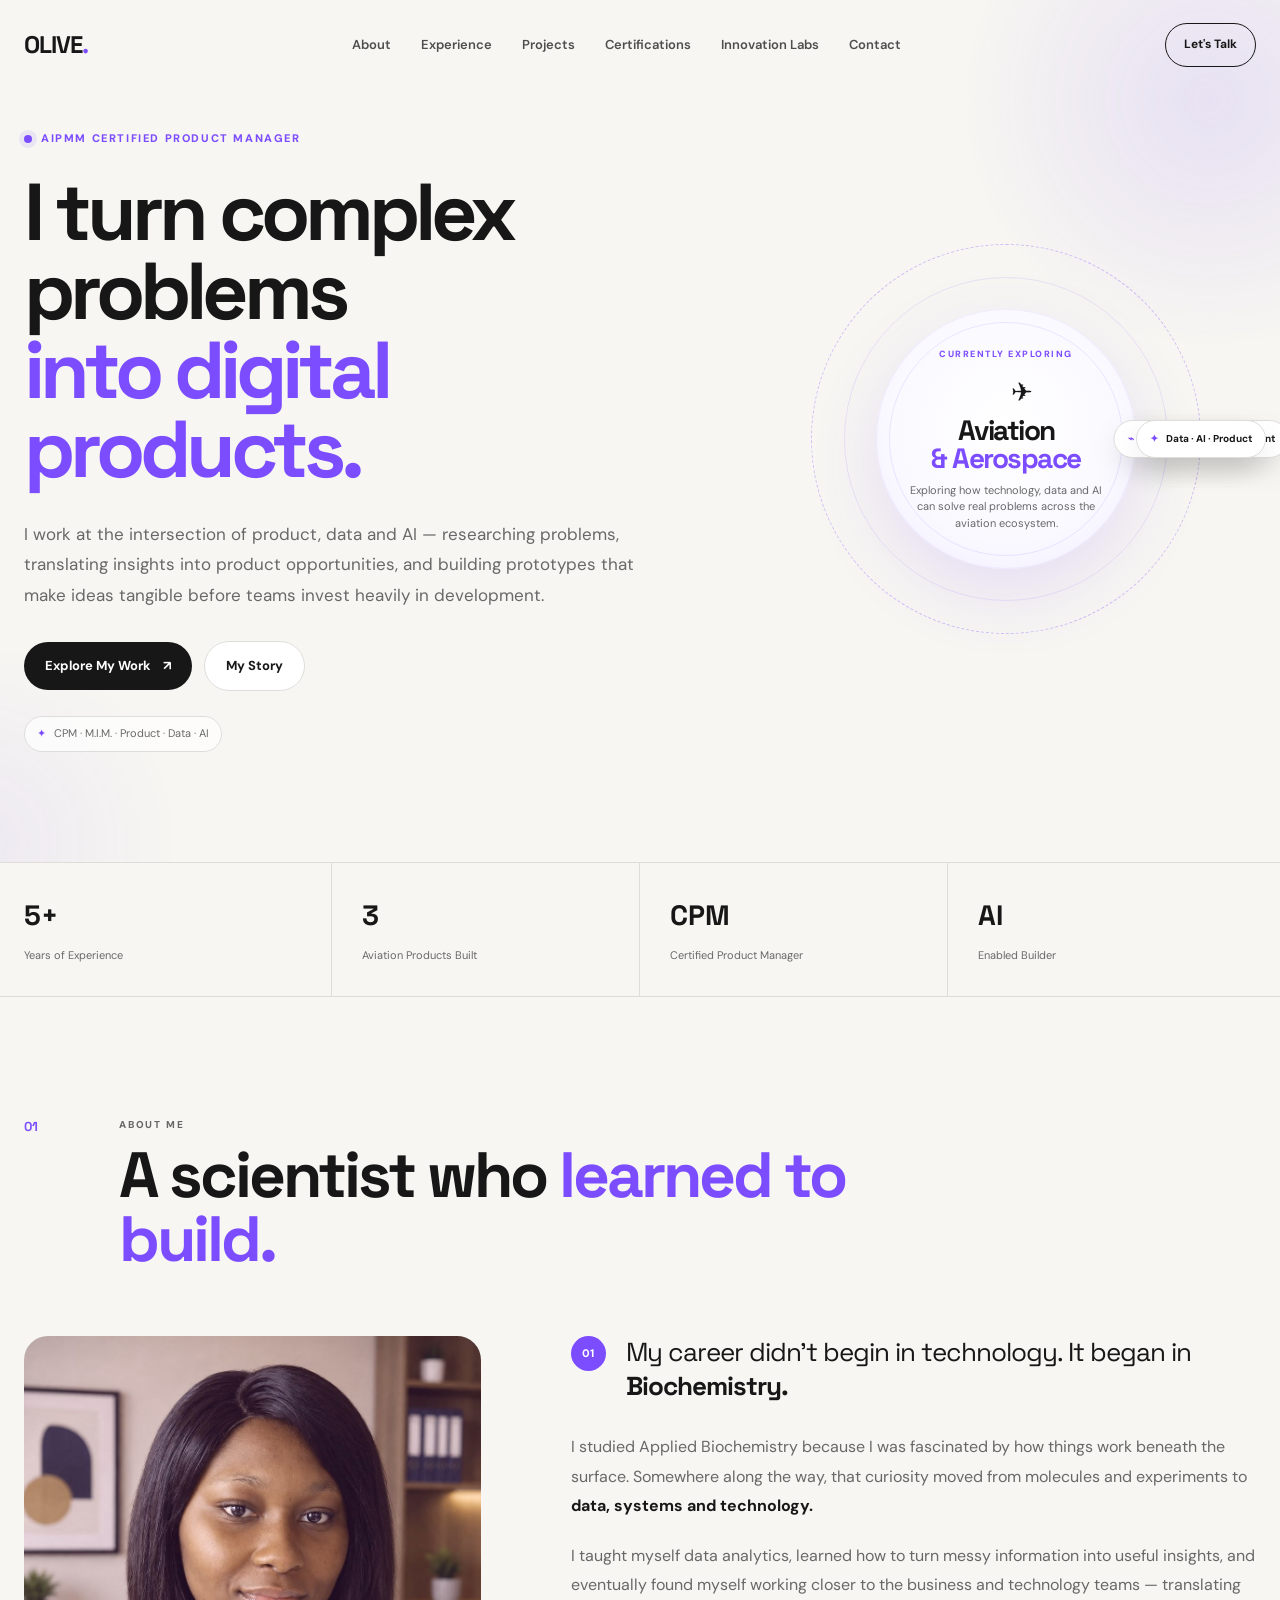
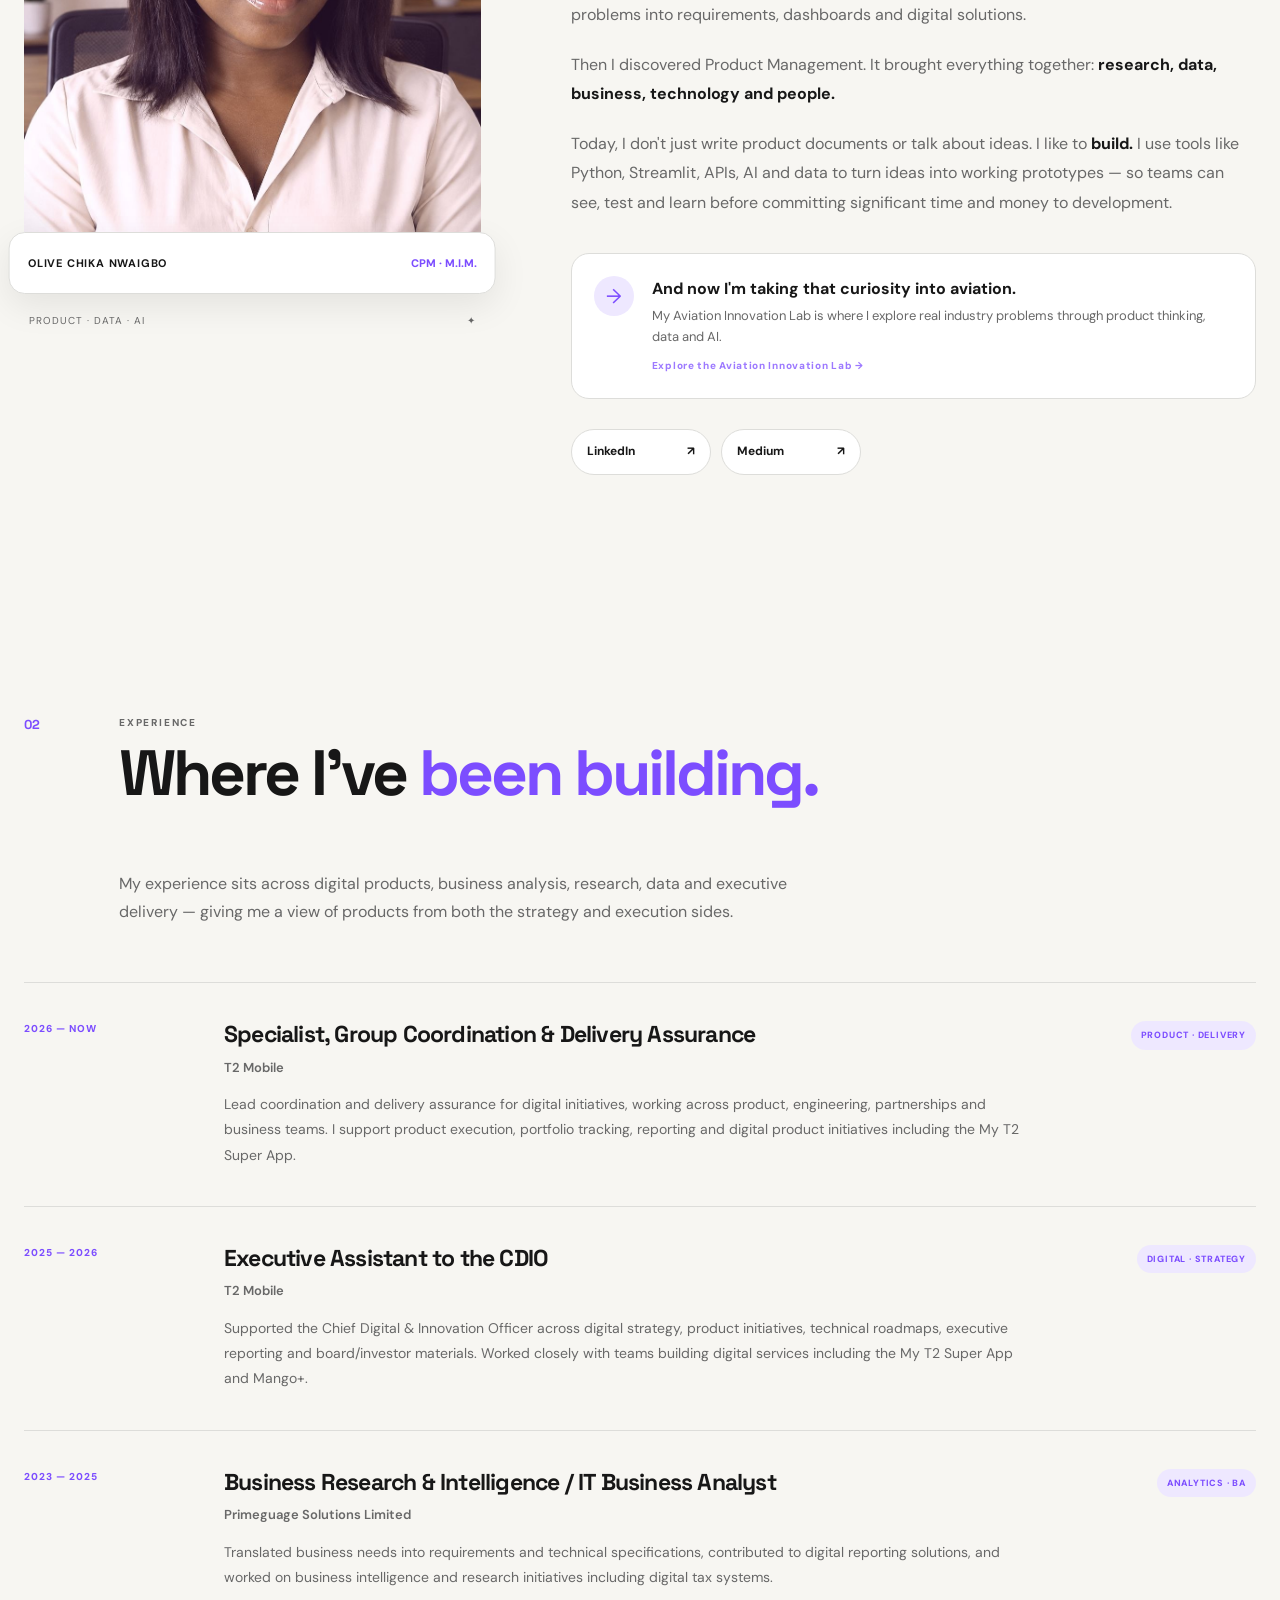
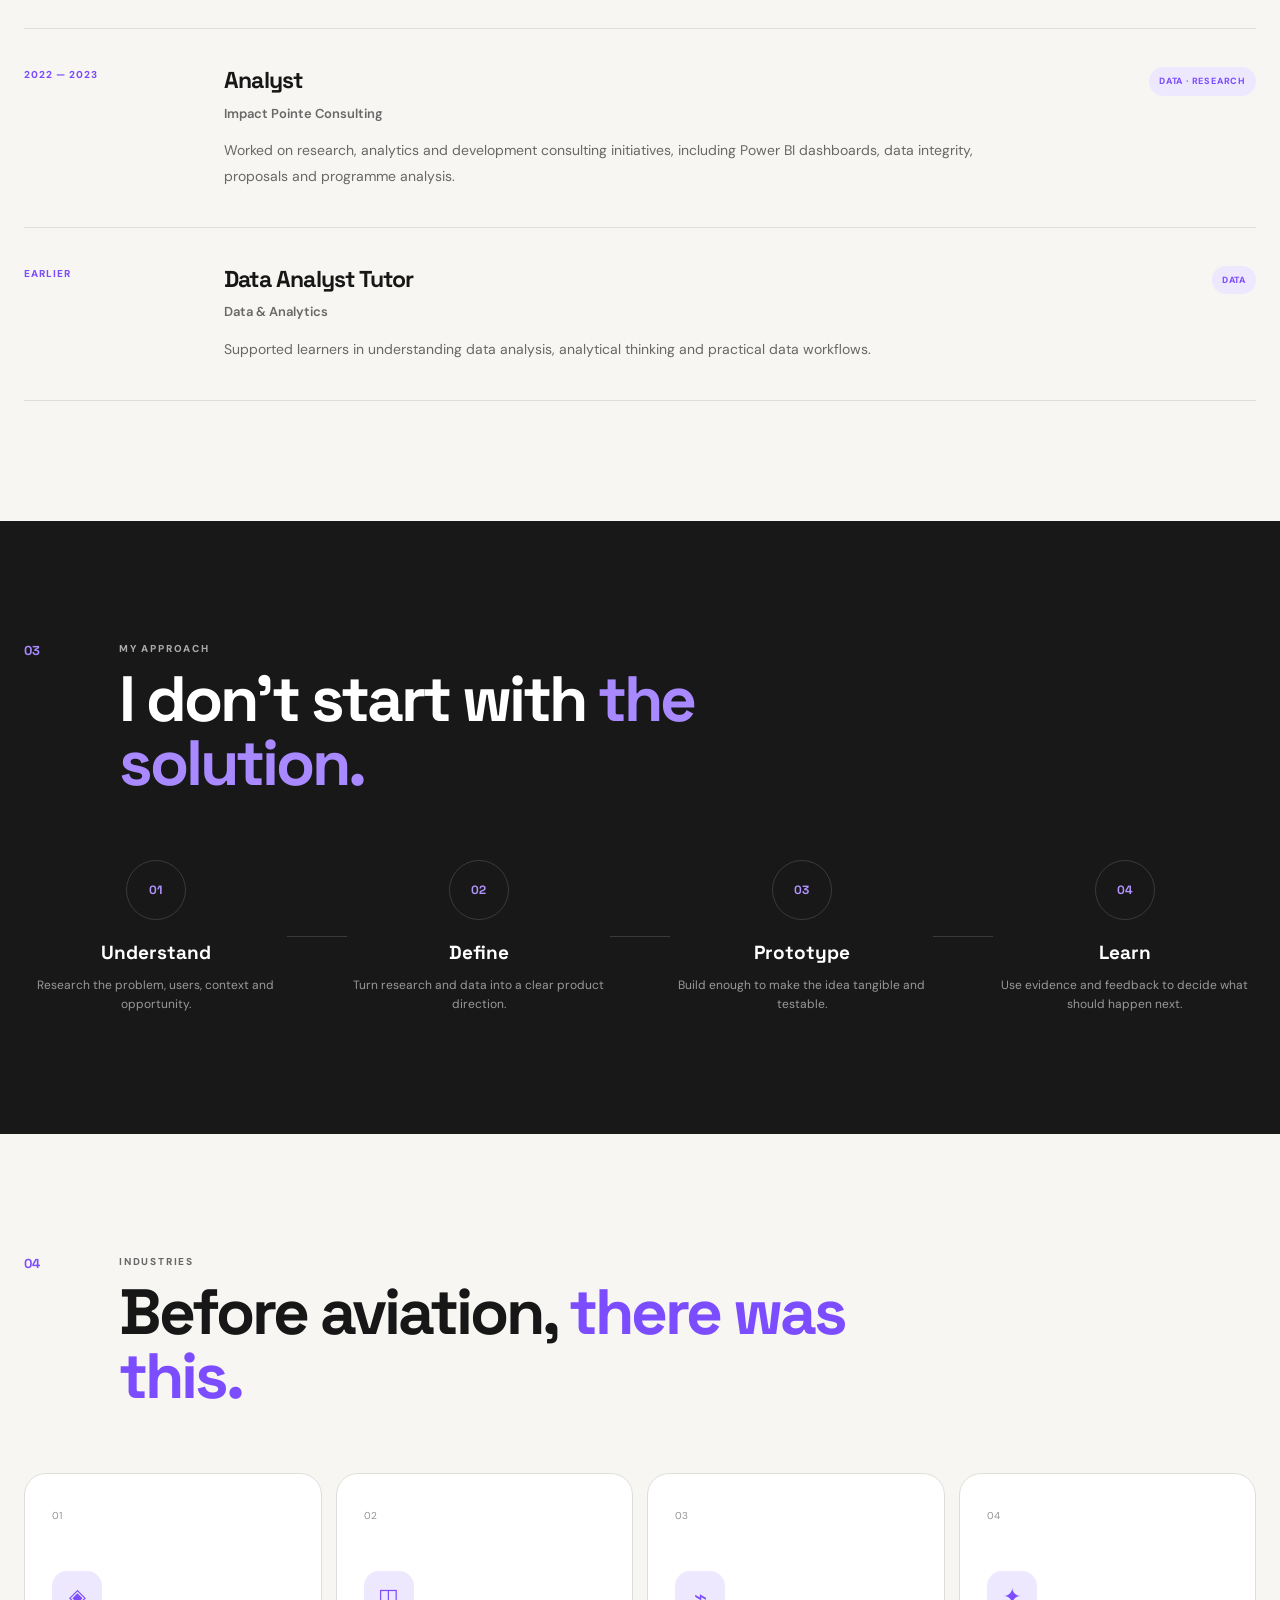
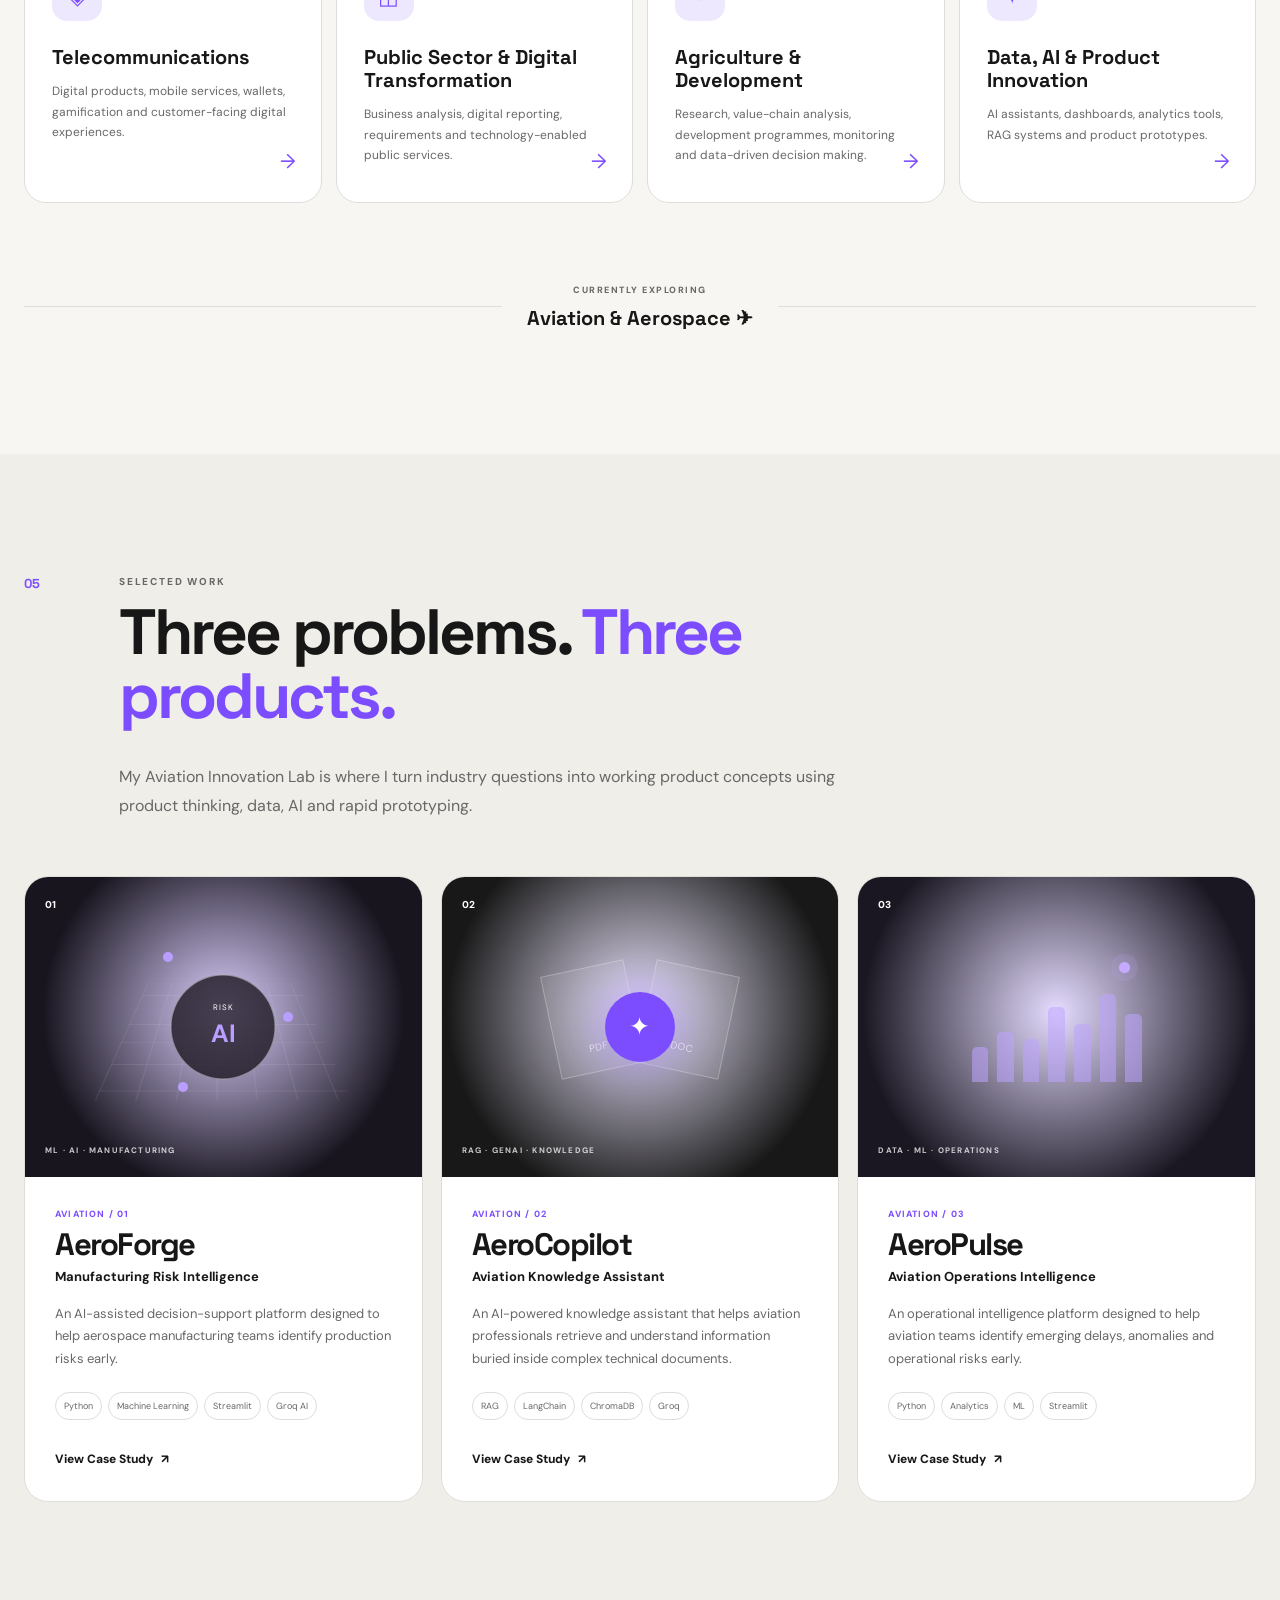
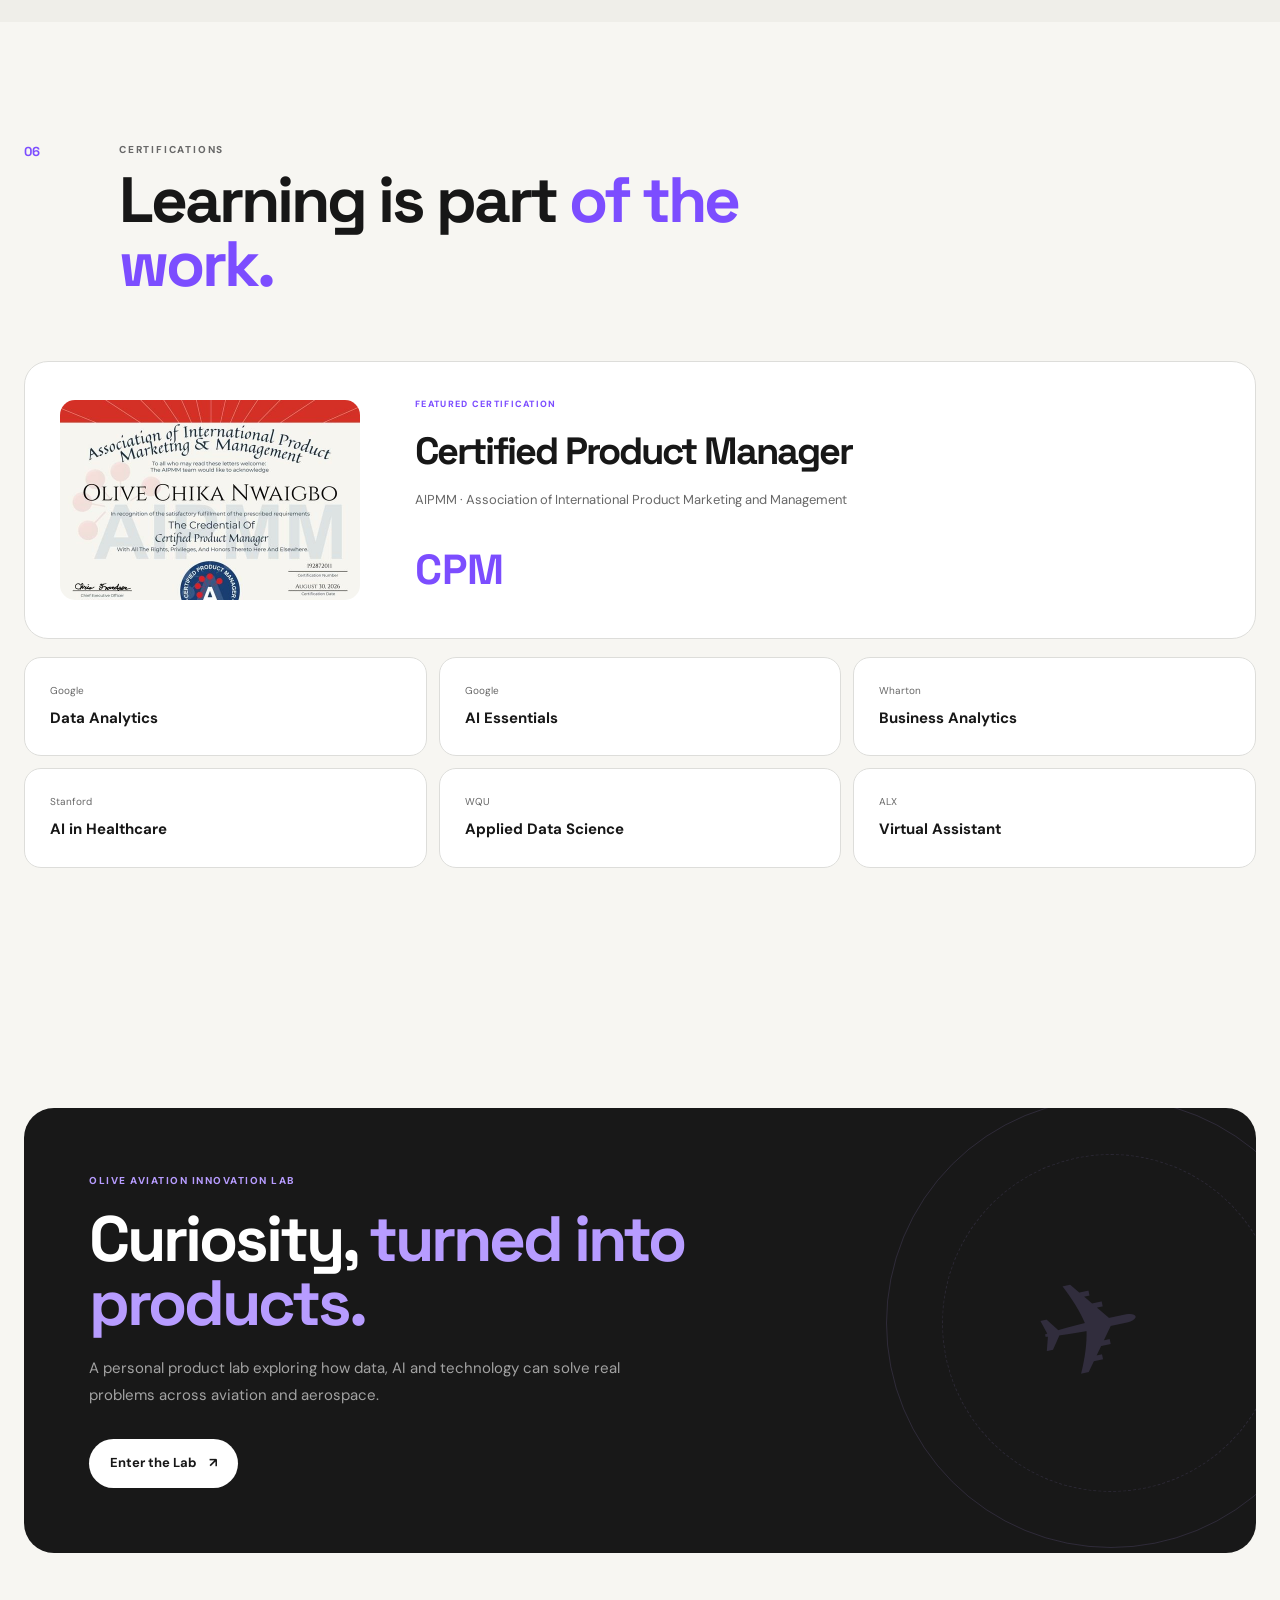
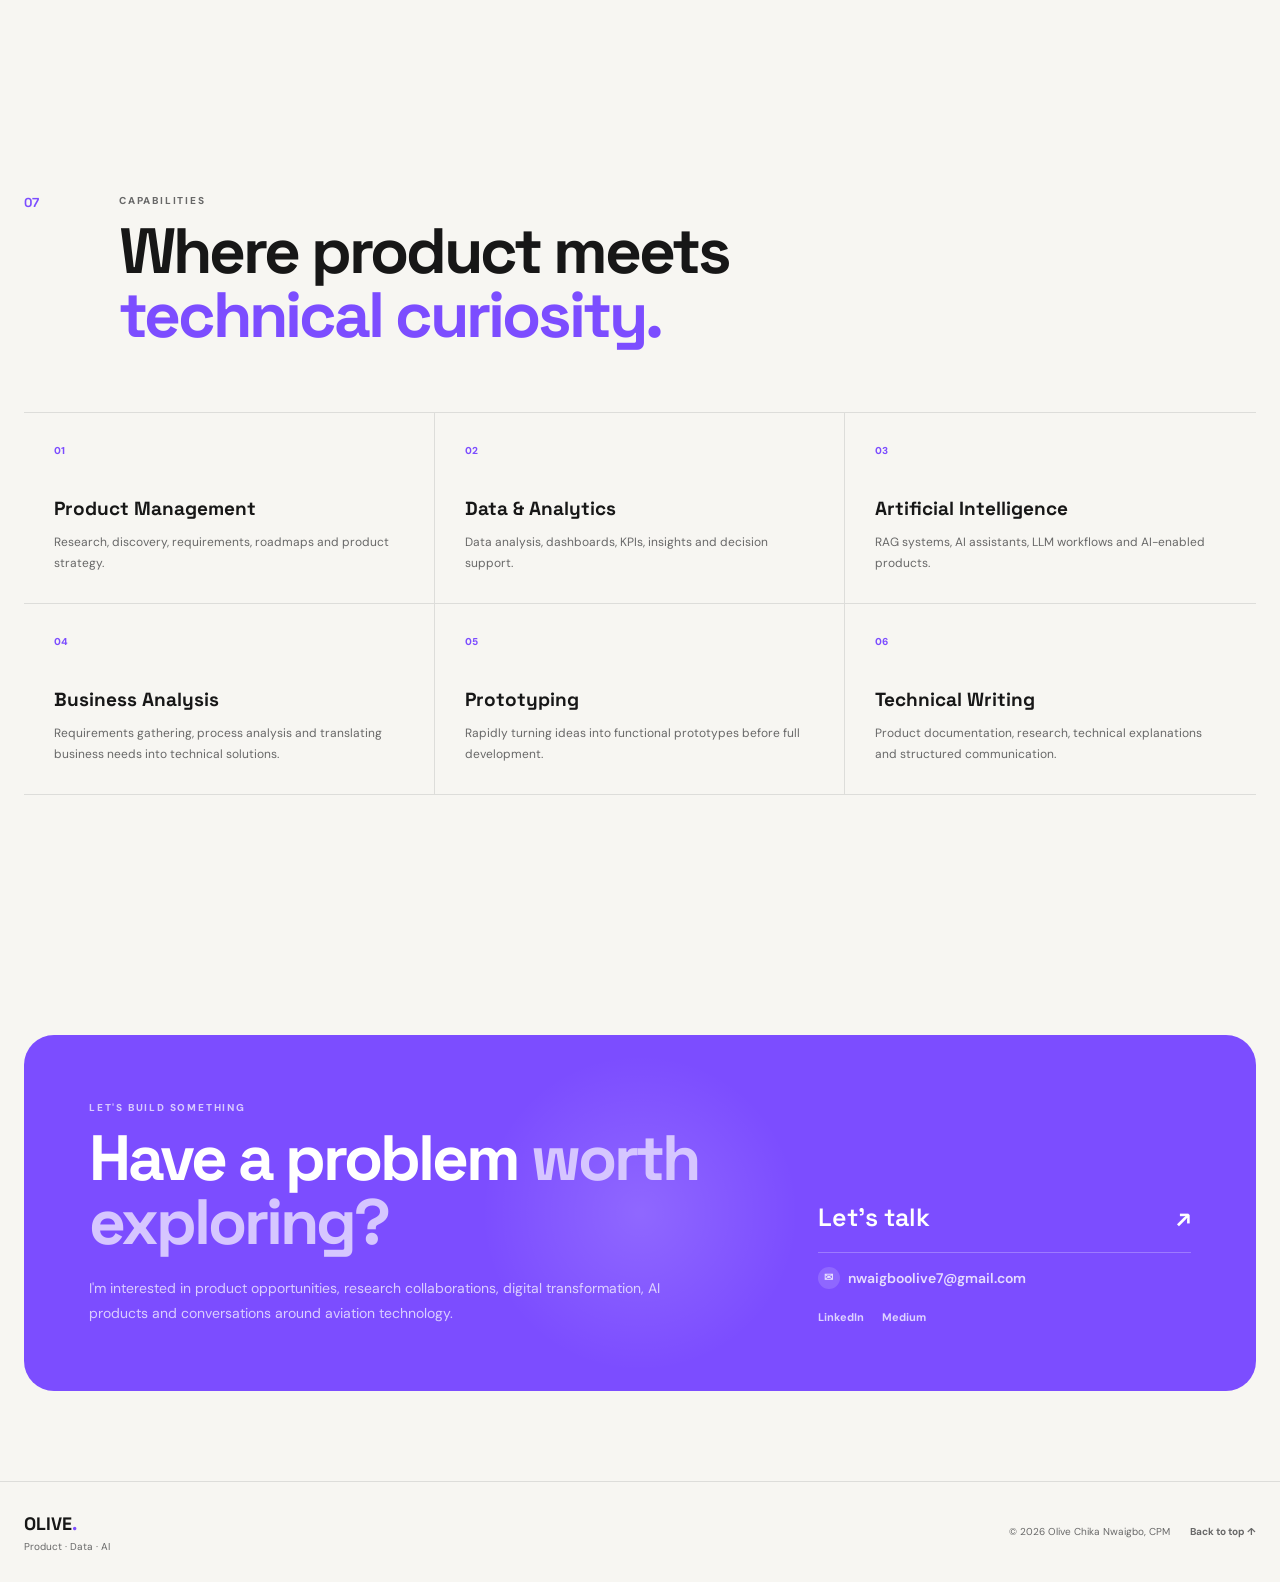
==== commit 51ce3019: "Update portfolio homepage design" ====
--- a/index.html
+++ b/index.html
@@ -2306,6 +2306,19 @@
                 </a>
 
 
+                <a
+                    href="mailto:nwaigboolive7@gmail.com"
+                    class="contact-email-address"
+                >
+
+                    <span class="contact-email-icon">
+                        ✉
+                    </span>
+
+                    nwaigboolive7@gmail.com
+
+                </a>
+
 
                 <div class="contact-socials">
 
--- a/css/style.css
+++ b/css/style.css
@@ -3440,6 +3440,49 @@
         #e0d5ff;
 }
 
+.contact-email-address {
+    display: inline-flex;
+
+    align-items: center;
+
+    gap: 8px;
+
+    margin-top: 14px;
+
+    color:
+        rgba(255, 255, 255, .8);
+
+    font-size: 14px;
+    font-weight: 600;
+
+    transition:
+        color .25s ease,
+        transform .25s ease;
+}
+
+.contact-email-address:hover {
+    color: var(--white);
+
+    transform:
+        translateX(3px);
+}
+
+.contact-email-icon {
+    display: inline-flex;
+    align-items: center;
+    justify-content: center;
+
+    width: 22px;
+    height: 22px;
+
+    border-radius: 50%;
+
+    background:
+        rgba(255, 255, 255, .15);
+
+    font-size: 11px;
+}
+
 .contact-socials {
     display: flex;
 
@@ -3662,20 +3705,100 @@
             8px 10px;
     }
 
+    .industry-orbit,
+    .orbit-dot {
+        offset-path: none;
+
+        top: auto;
+        left: auto;
+    }
+
+    .industry-orbit {
+        animation:
+            floatIndustry
+            5s
+            ease-in-out
+            infinite,
+            orbitHighlightCycle
+            10s
+            ease-in-out
+            infinite;
+    }
+
+    .orbit-dot {
+        animation:
+            dotPulse
+            2.5s
+            ease-in-out
+            infinite;
+    }
+
     .orbit-telecom {
         top: 15px;
+        left: 50%;
+
+        transform:
+            translateX(-50%);
+
+        animation-delay:
+            -.5s,
+            0s;
     }
 
     .orbit-public {
         right: -4px;
+        top: 47%;
+
+        animation-delay:
+            -1.5s,
+            -2.5s;
     }
 
     .orbit-agriculture {
         bottom: 15px;
+        left: 50%;
+
+        transform:
+            translateX(-50%);
+
+        animation-delay:
+            -2.5s,
+            -5s;
     }
 
     .orbit-data {
         left: -5px;
+        top: 43%;
+
+        animation-delay:
+            -3.5s,
+            -7.5s;
+    }
+
+    .orbit-dot-one {
+        top: 18%;
+        right: 18%;
+    }
+
+    .orbit-dot-two {
+        top: 72%;
+        right: 15%;
+
+        animation-delay: -.6s;
+    }
+
+    .orbit-dot-three {
+        left: 17%;
+        bottom: 18%;
+
+        animation-delay: -1.2s;
+    }
+
+    .orbit-dot-four {
+        top: 24%;
+        left: 15%;
+
+        animation-delay: -1.8s;
     }
 
     .stats-grid {
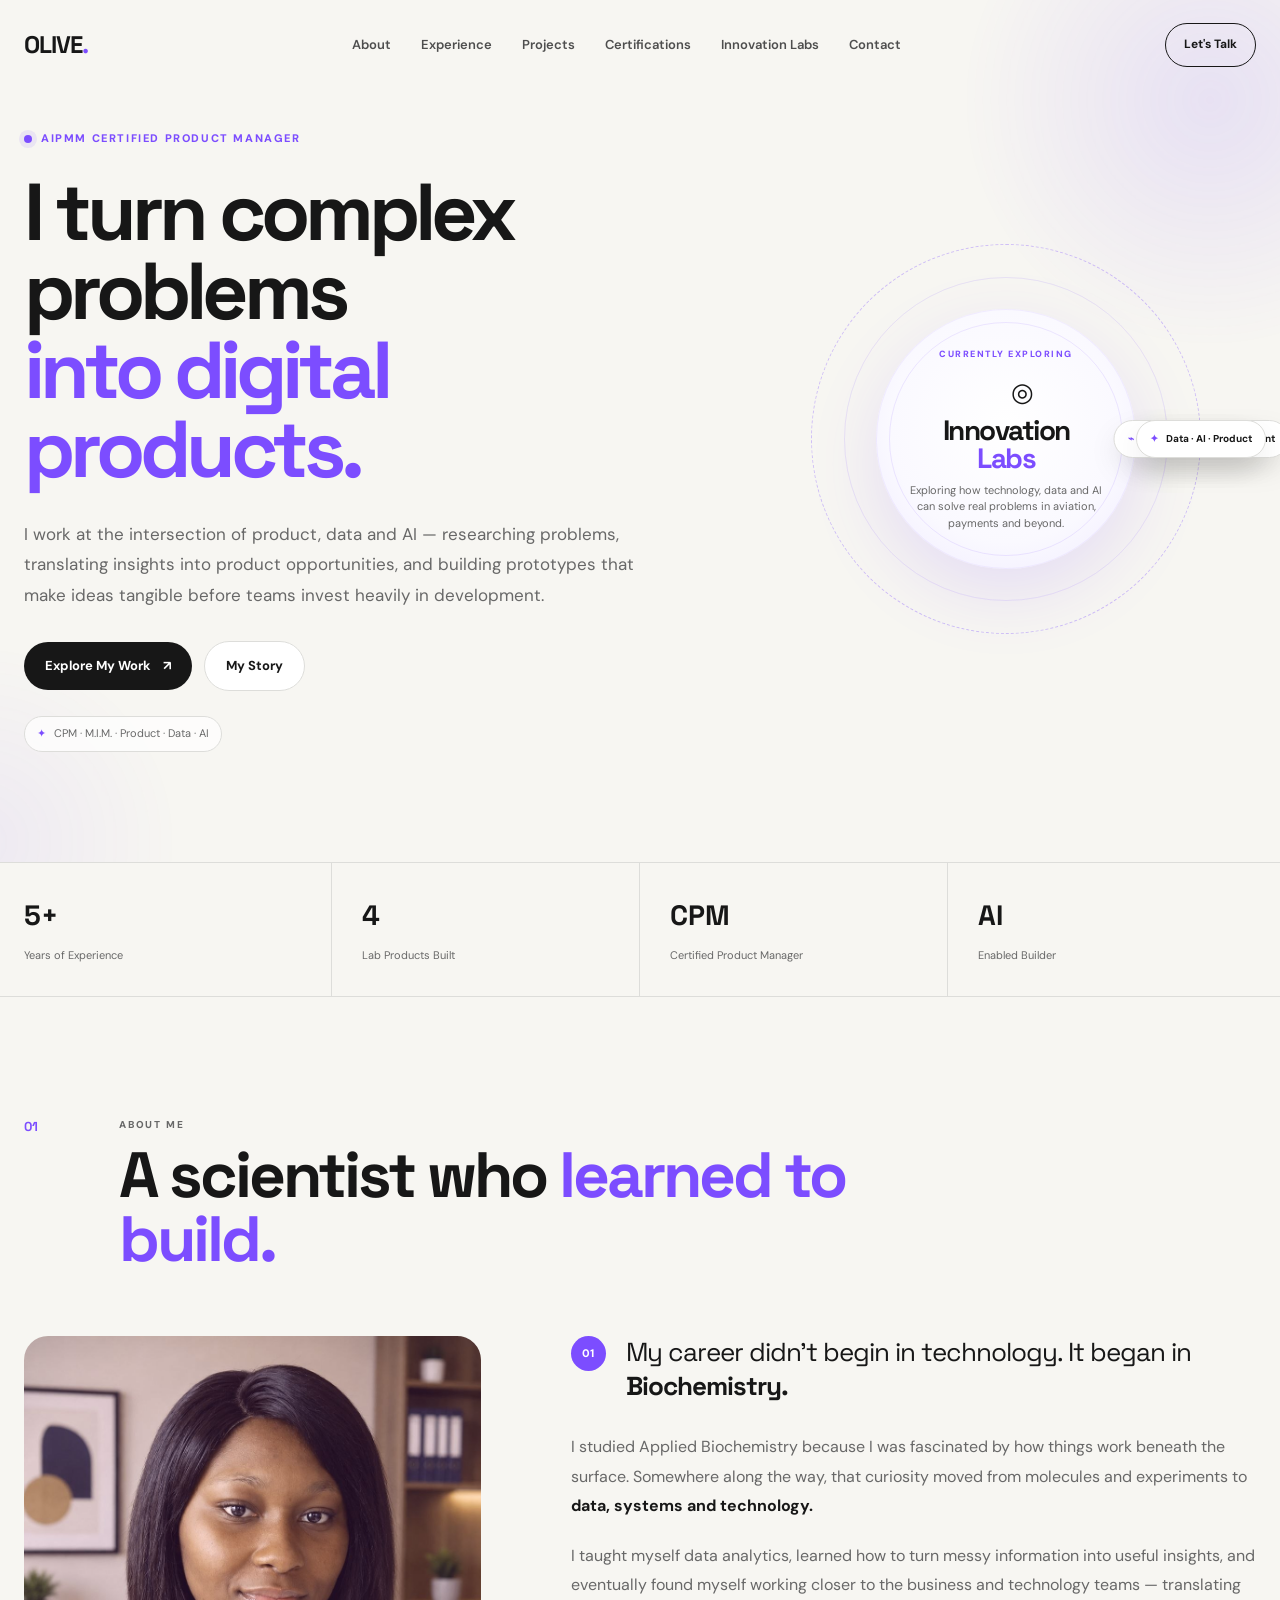
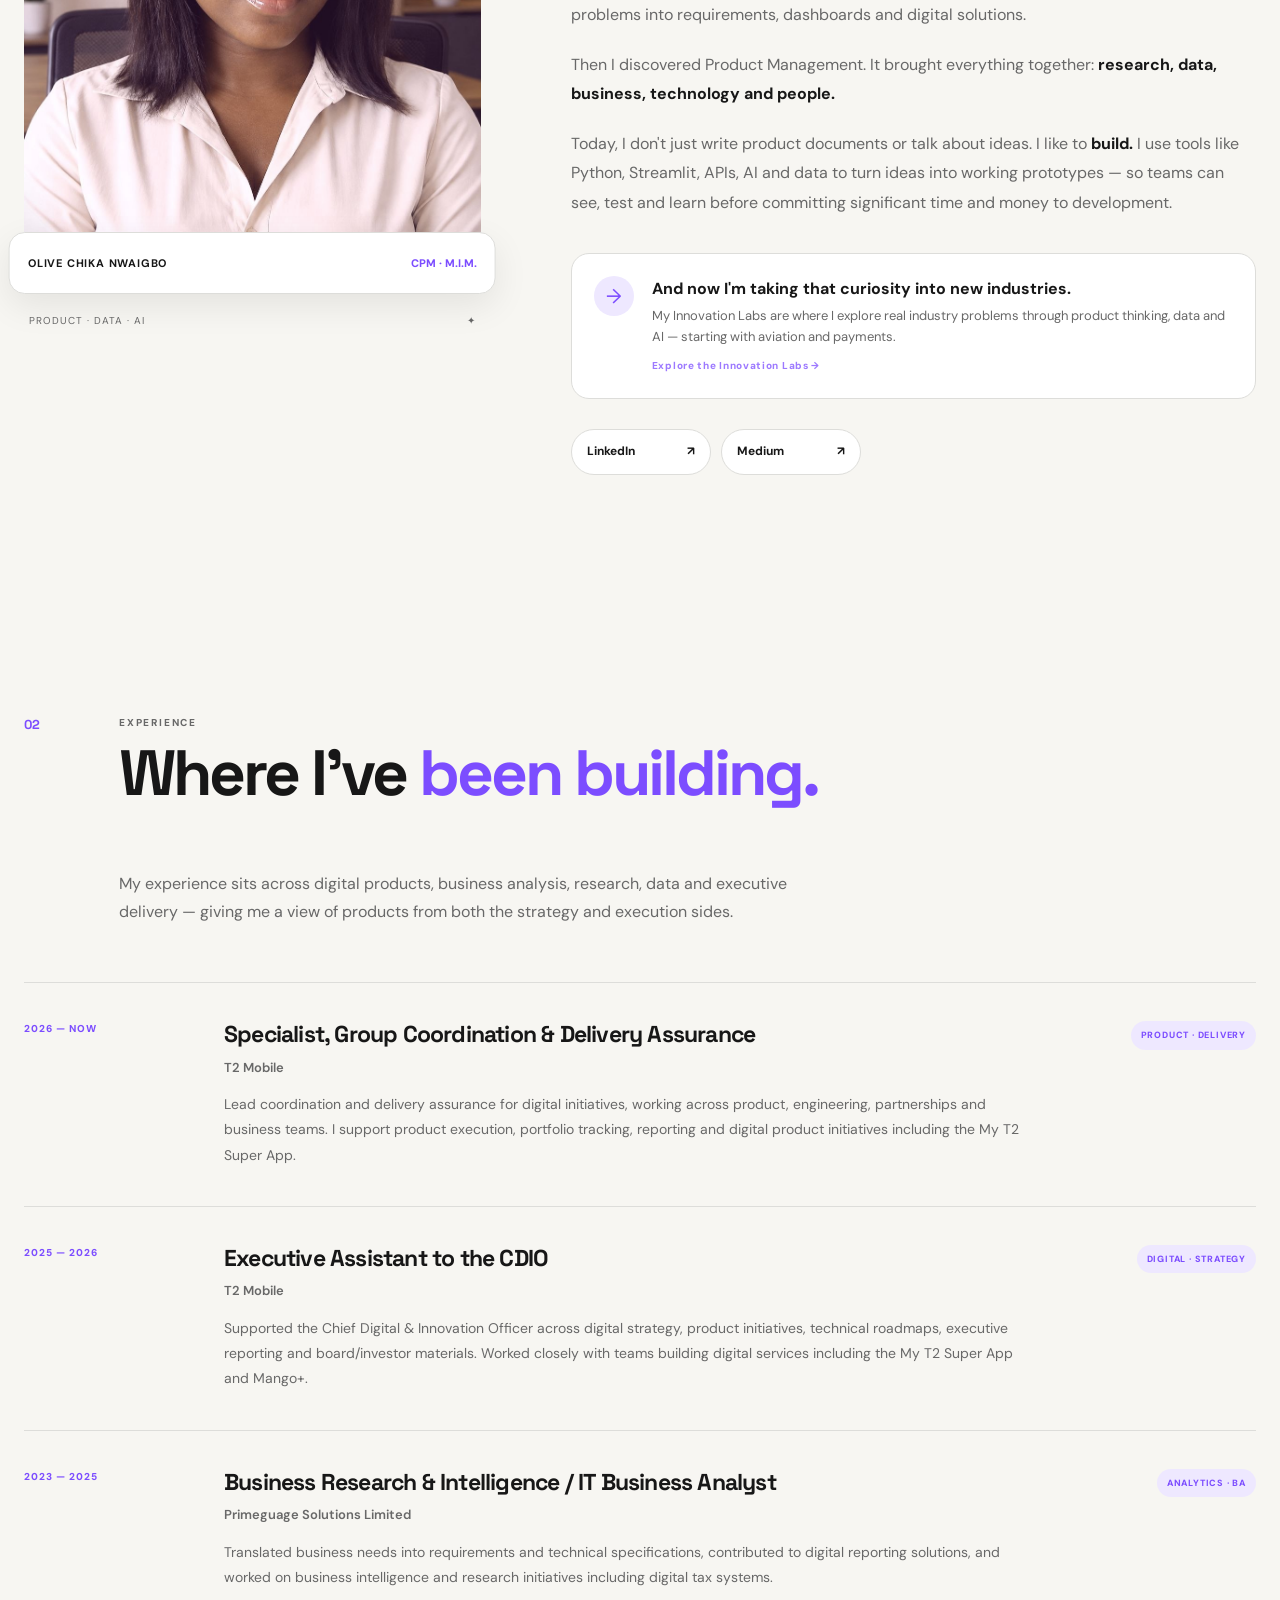
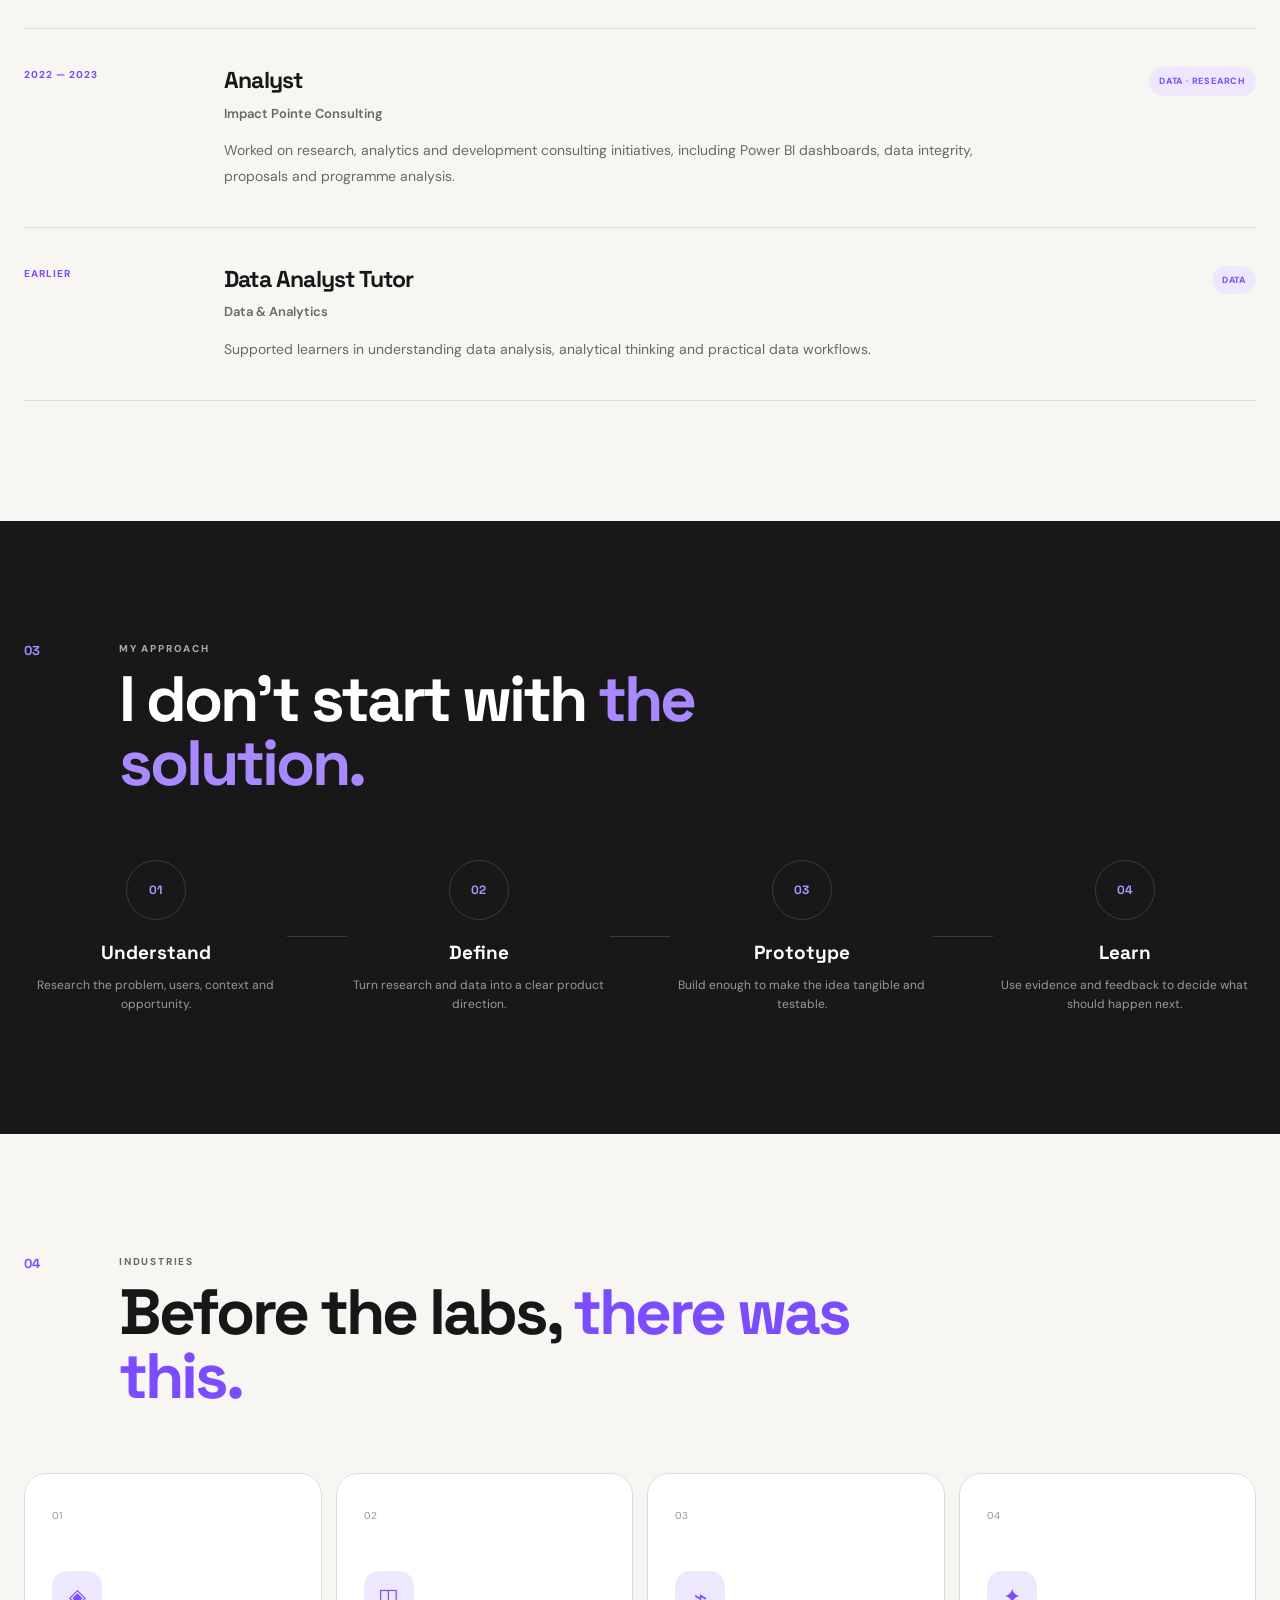
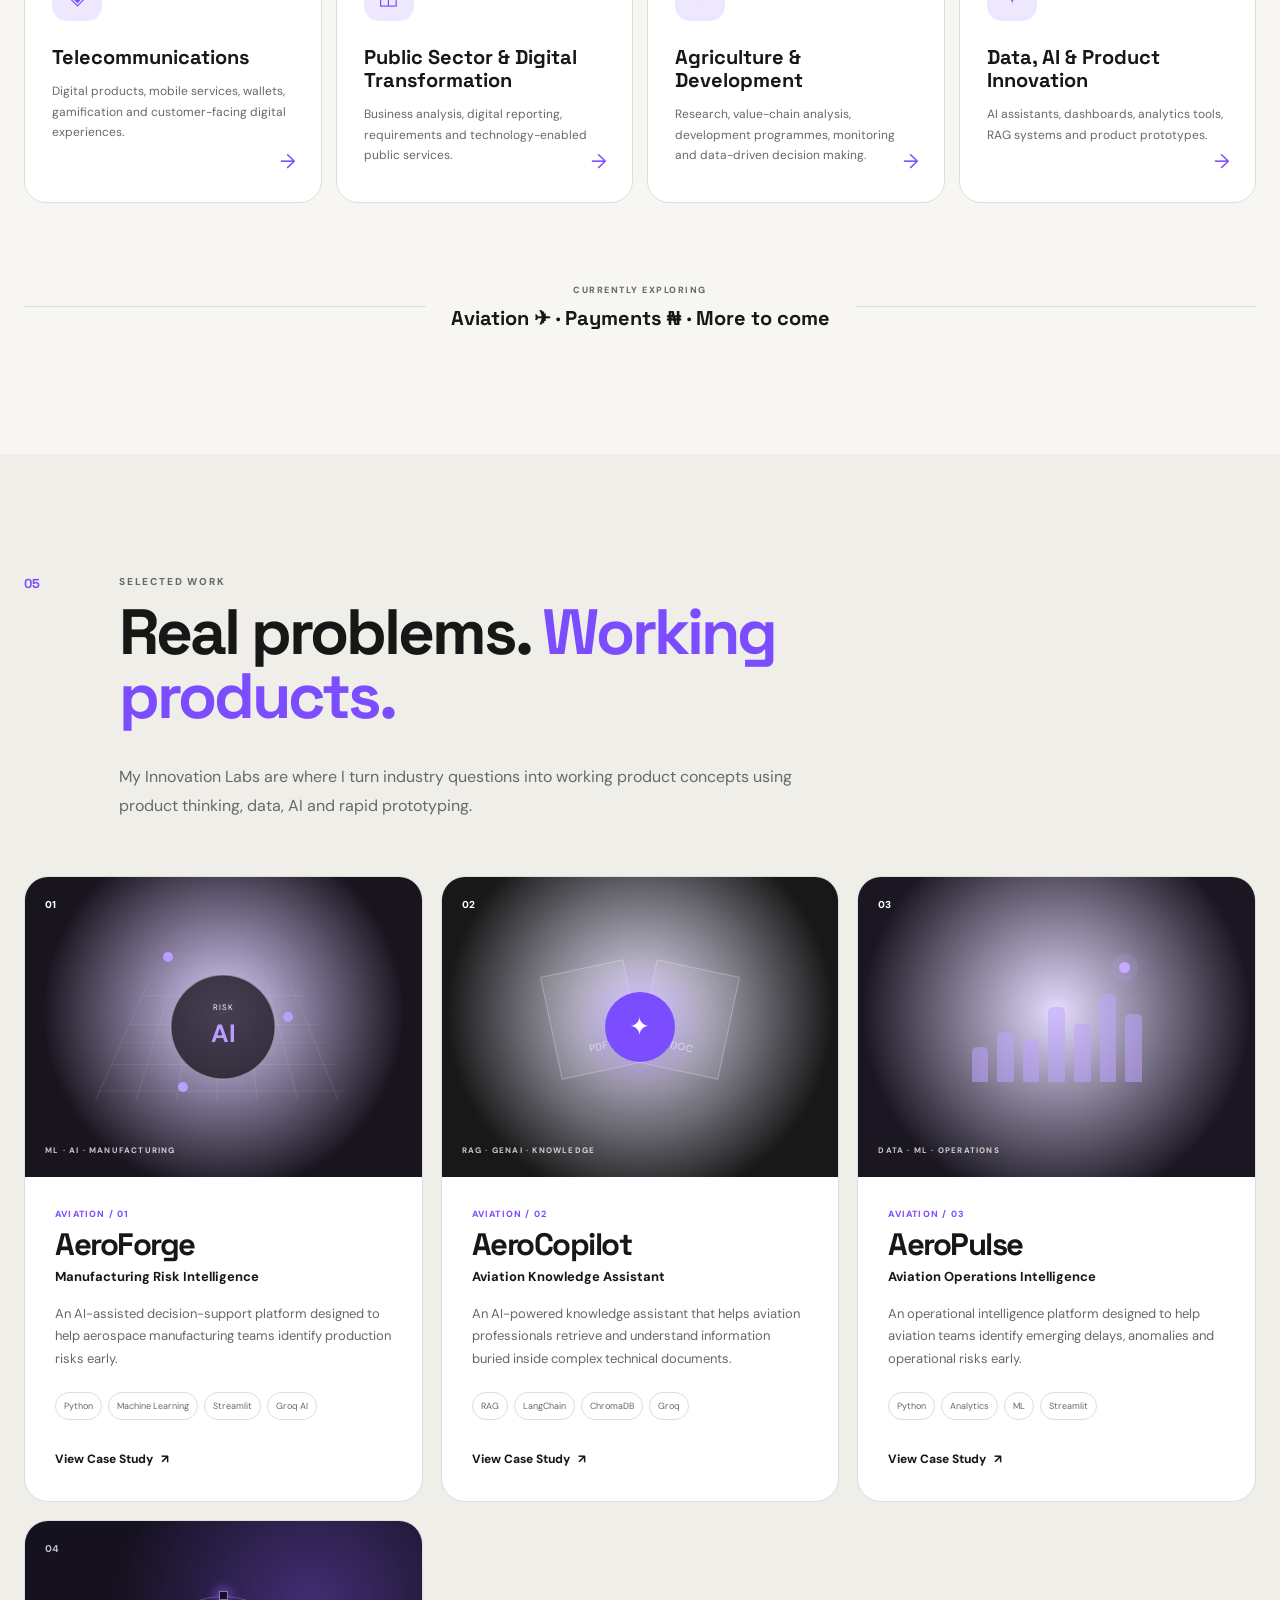
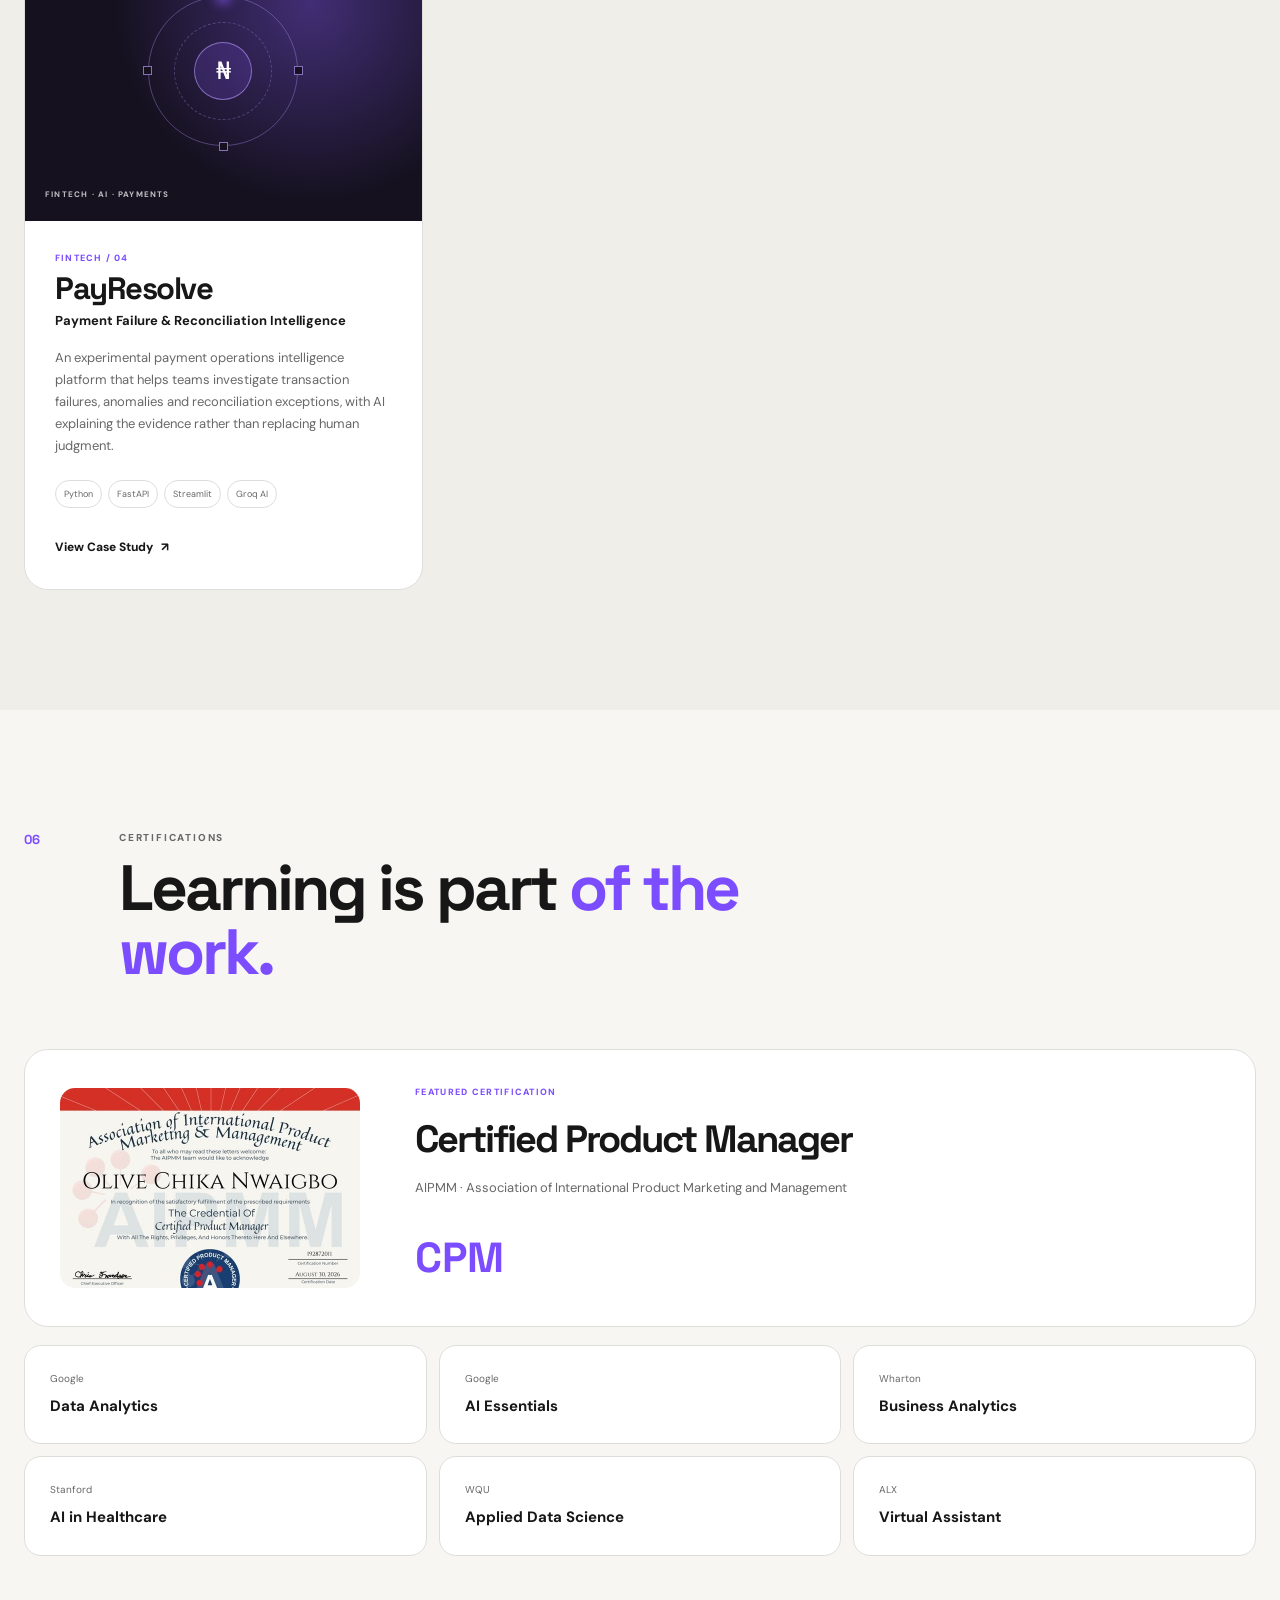
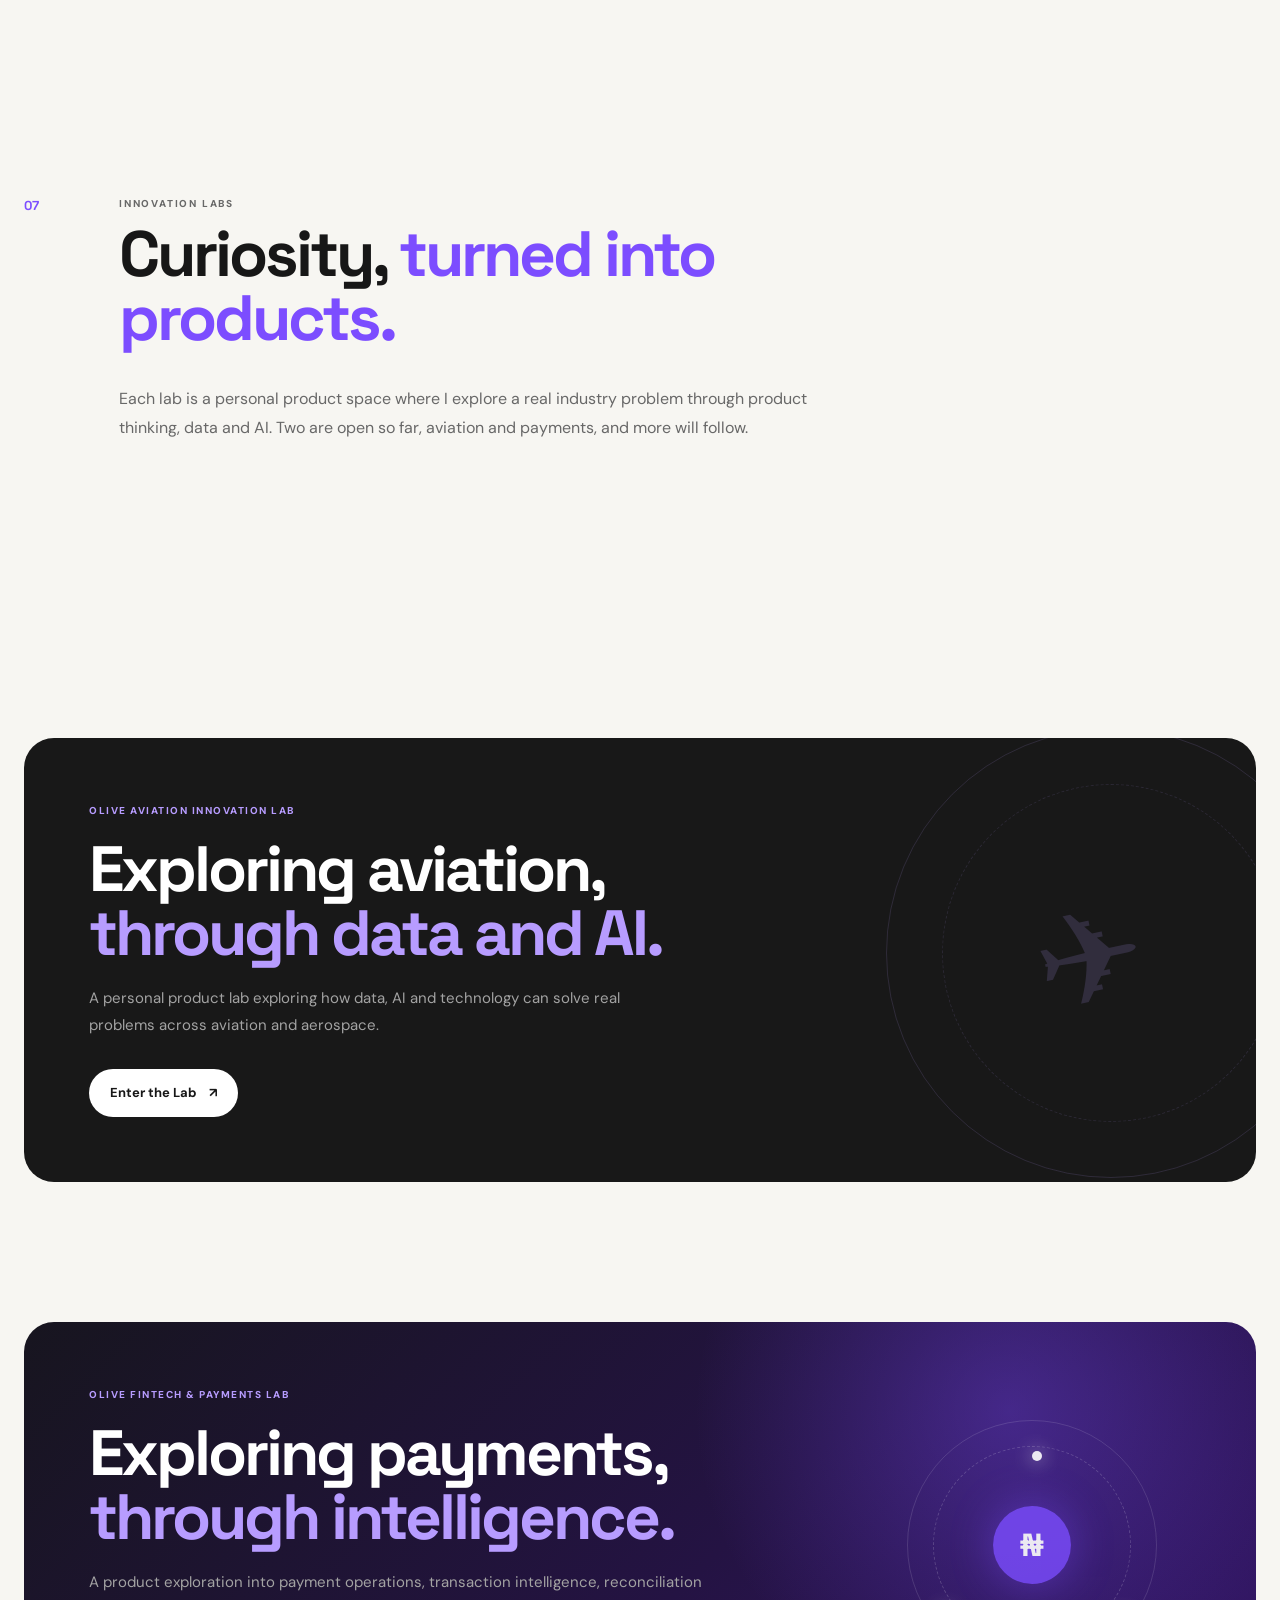
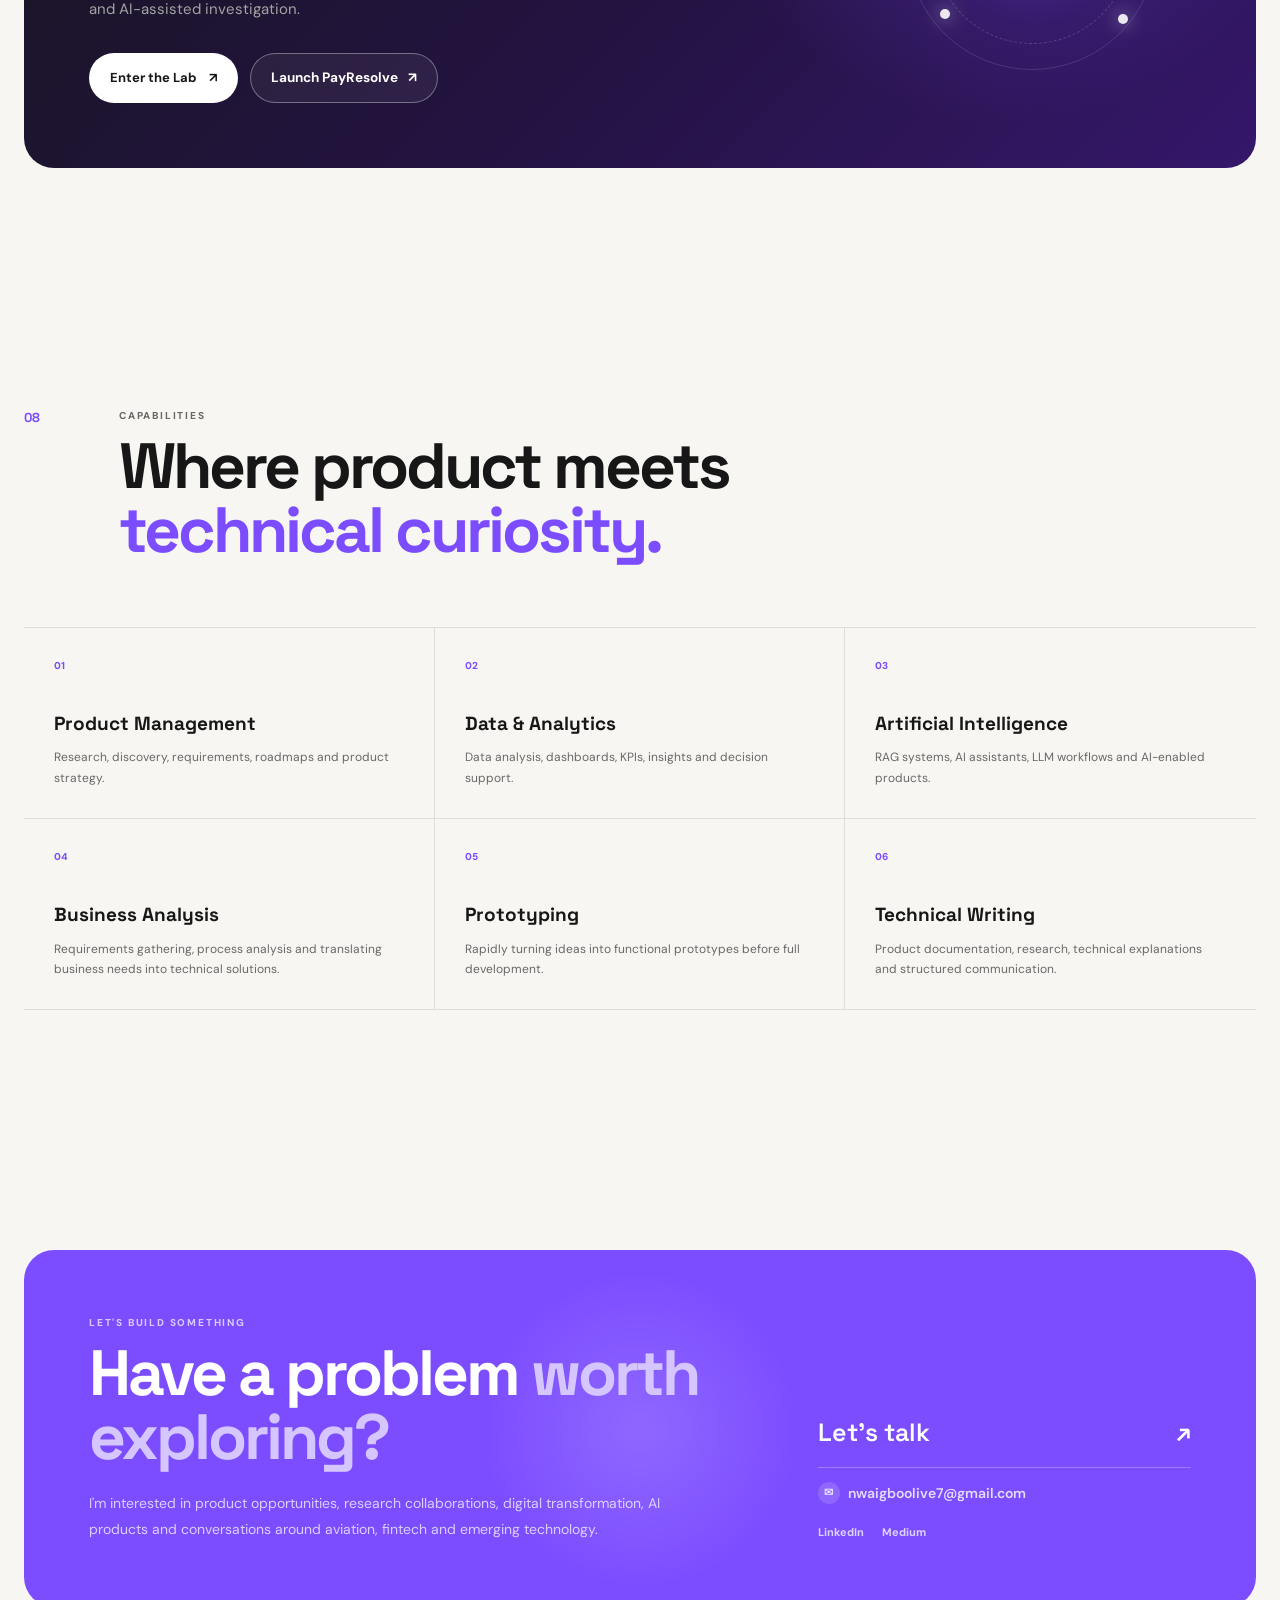
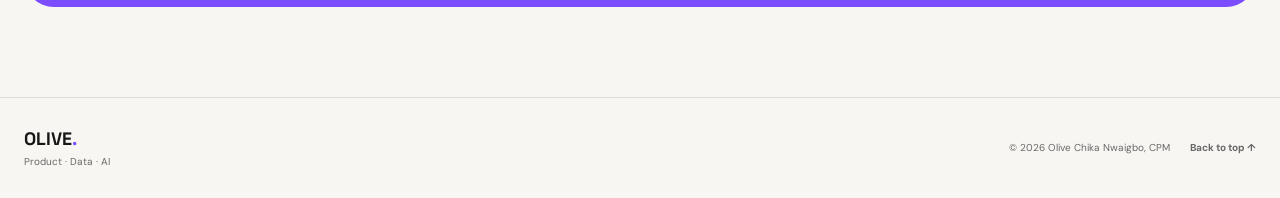
==== commit 8fc44af3: "Complete aviation and fintech portfolio labs" ====
--- a/index.html
+++ b/index.html
@@ -38,6 +38,149 @@
         href="https://fonts.googleapis.com/css2?family=DM+Sans:wght@400;500;600;700&family=Space+Grotesk:wght@400;500;600;700&display=swap"
         rel="stylesheet"
     >
+
+    <!-- =========================================================
+         PAYRESOLVE PROJECT CARD
+         Styles for the new card's visual. You can move this block
+         into css/style.css whenever you like.
+    ========================================================== -->
+
+    <style>
+
+        .project-visual-payresolve {
+            background:
+                radial-gradient(
+                    circle at 72% 28%,
+                    rgba(138, 92, 255, 0.38),
+                    transparent 55%
+                ),
+                #15111f;
+            color: #ffffff;
+        }
+
+        .project-visual-payresolve .project-number,
+        .project-visual-payresolve .project-type {
+            color: rgba(255, 255, 255, 0.72);
+        }
+
+        .payresolve-graphic {
+            position: relative;
+            min-height: 190px;
+        }
+
+        .pr-orbit {
+            position: absolute;
+            left: 50%;
+            top: 50%;
+            width: 150px;
+            height: 150px;
+            margin: -75px 0 0 -75px;
+        }
+
+        .pr-ring,
+        .pr-ring-inner {
+            position: absolute;
+            border-radius: 50%;
+        }
+
+        .pr-ring {
+            inset: 0;
+            border: 1px solid rgba(183, 156, 255, 0.35);
+        }
+
+        .pr-ring-inner {
+            inset: 26px;
+            border: 1px dashed rgba(183, 156, 255, 0.3);
+        }
+
+        .pr-track {
+            position: absolute;
+            inset: 0;
+            animation: pr-spin 8s linear infinite;
+        }
+
+        .pr-track i {
+            position: absolute;
+            top: -4px;
+            left: 50%;
+            width: 8px;
+            height: 8px;
+            margin-left: -4px;
+            border-radius: 50%;
+            background: #ffffff;
+            box-shadow: 0 0 12px 3px rgba(138, 92, 255, 0.85);
+        }
+
+        .pr-core {
+            position: absolute;
+            left: 50%;
+            top: 50%;
+            width: 58px;
+            height: 58px;
+            margin: -29px 0 0 -29px;
+            border-radius: 50%;
+            border: 1px solid rgba(183, 156, 255, 0.6);
+            background: rgba(138, 92, 255, 0.18);
+
+            display: grid;
+            place-items: center;
+
+            font-size: 24px;
+            font-weight: 300;
+            line-height: 1;
+            color: #ffffff;
+
+            animation: pr-glow 3.6s ease-in-out infinite alternate;
+        }
+
+        /* four stages: detect, reconcile, classify, explain */
+        .pr-node {
+            position: absolute;
+            width: 9px;
+            height: 9px;
+            border: 1px solid rgba(183, 156, 255, 0.7);
+            background: #15111f;
+            animation: pr-node 8s ease-in-out infinite;
+        }
+
+        .pr-node-1 { top: -5px;    left: 50%; margin-left: -4.5px; }
+        .pr-node-2 { right: -5px;  top: 50%;  margin-top: -4.5px;  animation-delay: 2s; }
+        .pr-node-3 { bottom: -5px; left: 50%; margin-left: -4.5px; animation-delay: 4s; }
+        .pr-node-4 { left: -5px;   top: 50%;  margin-top: -4.5px;  animation-delay: 6s; }
+
+        @keyframes pr-spin {
+            to { transform: rotate(360deg); }
+        }
+
+        @keyframes pr-glow {
+            from { box-shadow: 0 0 18px rgba(138, 92, 255, 0.2); }
+            to   { box-shadow: 0 0 42px rgba(138, 92, 255, 0.55); }
+        }
+
+        @keyframes pr-node {
+            0%, 2% {
+                background: #15111f;
+                box-shadow: none;
+            }
+            6%, 18% {
+                background: #b79cff;
+                box-shadow: 0 0 12px rgba(183, 156, 255, 0.9);
+            }
+            26%, 100% {
+                background: #15111f;
+                box-shadow: none;
+            }
+        }
+
+        @media (prefers-reduced-motion: reduce) {
+            .pr-track,
+            .pr-core,
+            .pr-node {
+                animation: none;
+            }
+        }
+
+    </style>
 
 </head>
 
@@ -270,7 +413,7 @@
 
 
 
-            <!-- CENTRAL AVIATION SYSTEM -->
+            <!-- CENTRAL INNOVATION LABS -->
 
             <div class="exploration-center">
 
@@ -290,19 +433,19 @@
 
                     <div class="plane-icon">
 
-                        ✈
+                        ◎
 
                     </div>
 
 
                     <h2>
 
-                        Aviation
+                        Innovation
 
                         <br>
 
                         <span>
-                            & Aerospace
+                            Labs
                         </span>
 
                     </h2>
@@ -311,8 +454,8 @@
                     <p>
 
                         Exploring how technology, data and AI can
-                        solve real problems across the aviation
-                        ecosystem.
+                        solve real problems in aviation, payments
+                        and beyond.
 
                     </p>
 
@@ -355,11 +498,11 @@
         <div class="stat-card">
 
             <strong>
-                3
+                4
             </strong>
 
             <span>
-                Aviation Products Built
+                Lab Products Built
             </span>
 
         </div>
@@ -576,7 +719,7 @@
 
 
                 <!-- =================================================
-                     CLICKABLE AVIATION LAB STORY
+                     CLICKABLE INNOVATION LABS STORY
                 ================================================== -->
 
                 <div class="story-ending">
@@ -596,21 +739,22 @@
 
 
                             <strong>
-                                And now I'm taking that curiosity into aviation.
+                                And now I'm taking that curiosity into new industries.
                             </strong>
 
 
                             <p>
 
-                                My Aviation Innovation Lab is where I explore
-                                real industry problems through product thinking,
-                                data and AI.
+                                My Innovation Labs are where I explore real
+                                industry problems through product thinking,
+                                data and AI — starting with aviation and
+                                payments.
 
                             </p>
 
 
                             <span class="lab-story-cta">
-                                Explore the Aviation Innovation Lab →
+                                Explore the Innovation Labs →
                             </span>
 
 
@@ -1184,7 +1328,7 @@
 
                 <h2>
 
-                    Before aviation,
+                    Before the labs,
 
                     <span>
                         there was this.
@@ -1363,7 +1507,7 @@
 
 
                 <strong>
-                    Aviation & Aerospace ✈
+                    Aviation ✈ · Payments ₦ · More to come
                 </strong>
 
             </div>
@@ -1382,7 +1526,7 @@
 
 
 <!-- =========================================================
-     PROJECTS — ONLY THE 3 AVIATION PROJECTS
+     PROJECTS — PRODUCTS BUILT IN THE INNOVATION LABS
 ========================================================= -->
 
 <section
@@ -1410,10 +1554,10 @@
 
                 <h2>
 
-                    Three problems.
+                    Real problems.
 
                     <span>
-                        Three products.
+                        Working products.
                     </span>
 
 
@@ -1431,7 +1575,7 @@
 
             <p>
 
-                My Aviation Innovation Lab is where I turn industry
+                My Innovation Labs are where I turn industry
                 questions into working product concepts using
                 product thinking, data, AI and rapid prototyping.
 
@@ -1804,6 +1948,127 @@
             </article>
 
 
+
+            <!-- =================================================
+                 PAYRESOLVE
+            ================================================== -->
+
+            <article class="project-card">
+
+
+                <div class="project-visual project-visual-payresolve">
+
+
+                    <span class="project-number">
+                        04
+                    </span>
+
+
+                    <div class="project-graphic payresolve-graphic">
+
+
+                        <div class="pr-orbit">
+
+                            <div class="pr-ring"></div>
+
+                            <div class="pr-ring-inner"></div>
+
+                            <div class="pr-track"><i></i></div>
+
+                            <span class="pr-node pr-node-1"></span>
+                            <span class="pr-node pr-node-2"></span>
+                            <span class="pr-node pr-node-3"></span>
+                            <span class="pr-node pr-node-4"></span>
+
+                            <div class="pr-core">
+                                ₦
+                            </div>
+
+                        </div>
+
+
+                    </div>
+
+
+                    <span class="project-type">
+                        FINTECH · AI · PAYMENTS
+                    </span>
+
+
+                </div>
+
+
+
+                <div class="project-content">
+
+
+                    <span class="project-label">
+                        FINTECH / 04
+                    </span>
+
+
+                    <h3>
+                        PayResolve
+                    </h3>
+
+
+                    <p class="project-tagline">
+                        Payment Failure & Reconciliation Intelligence
+                    </p>
+
+
+                    <p>
+
+                        An experimental payment operations intelligence
+                        platform that helps teams investigate transaction
+                        failures, anomalies and reconciliation exceptions,
+                        with AI explaining the evidence rather than
+                        replacing human judgment.
+
+                    </p>
+
+
+                    <div class="project-tech">
+
+                        <span>
+                            Python
+                        </span>
+
+                        <span>
+                            FastAPI
+                        </span>
+
+                        <span>
+                            Streamlit
+                        </span>
+
+                        <span>
+                            Groq AI
+                        </span>
+
+                    </div>
+
+
+                    <a
+                        href="projects/payresolve.html"
+                        class="project-link"
+                    >
+
+                        View Case Study
+
+                        <span>
+                            ↗
+                        </span>
+
+                    </a>
+
+
+                </div>
+
+
+            </article>
+
+
         </div>
 
     </div>
@@ -1997,12 +2262,78 @@
 
 
 <!-- =========================================================
+     INNOVATION LABS — GROUP HEADING
+     Add each new lab as its own banner section below.
+========================================================= -->
+
+<section
+    class="section labs-intro-section"
+    id="innovation-lab"
+>
+
+    <div class="container">
+
+
+        <div class="section-heading">
+
+
+            <span class="section-number">
+                07
+            </span>
+
+
+            <div>
+
+                <span class="section-kicker">
+                    INNOVATION LABS
+                </span>
+
+
+                <h2>
+
+                    Curiosity,
+
+                    <span>
+                        turned into products.
+                    </span>
+
+                </h2>
+
+
+            </div>
+
+
+        </div>
+
+
+
+        <div class="projects-intro">
+
+            <p>
+
+                Each lab is a personal product space where I explore
+                a real industry problem through product thinking, data
+                and AI. Two are open so far, aviation and payments,
+                and more will follow.
+
+            </p>
+
+        </div>
+
+
+    </div>
+
+</section>
+
+
+
+<!-- =========================================================
      AVIATION INNOVATION LAB
 ========================================================= -->
 
 <section
     class="section lab-section"
-    id="innovation-lab"
+    id="aviation-lab"
 >
 
     <div class="container">
@@ -2024,10 +2355,10 @@
 
                 <h2>
 
-                    Curiosity,
+                    Exploring aviation,
 
                     <span>
-                        turned into products.
+                        through data and AI.
                     </span>
 
                 </h2>
@@ -2070,7 +2401,98 @@
 
 </section>
 
-
+<!-- =========================================================
+     FINTECH & PAYMENTS LAB
+========================================================= -->
+
+<section
+    class="section lab-section fintech-lab-section"
+    id="fintech-lab"
+>
+
+    <div class="container">
+
+        <div class="lab-banner fintech-lab-banner">
+
+            <div class="fintech-orbit-decoration"></div>
+
+            <div class="lab-content">
+
+                <span class="lab-kicker">
+                    OLIVE FINTECH & PAYMENTS LAB
+                </span>
+
+                <h2>
+
+                    Exploring payments,
+
+                    <span>
+                        through intelligence.
+                    </span>
+
+                </h2>
+
+                <p>
+
+                    A product exploration into payment operations,
+                    transaction intelligence, reconciliation and
+                    AI-assisted investigation.
+
+                </p>
+
+                <div class="fintech-lab-actions">
+
+                    <a
+                        href="labs/fintech.html"
+                        class="button button-light"
+                    >
+
+                        Enter the Lab
+
+                        <span>
+                            ↗
+                        </span>
+
+                    </a>
+
+                    <a
+                        href="https://payresolve.streamlit.app"
+                        target="_blank"
+                        rel="noopener noreferrer"
+                        class="button button-outline-light"
+                    >
+
+                        Launch PayResolve
+
+                        <span>
+                            ↗
+                        </span>
+
+                    </a>
+
+                </div>
+
+            </div>
+
+            <div class="fintech-symbol">
+
+                <div class="fintech-symbol-ring"></div>
+
+                <div class="fintech-symbol-center">
+                    ₦
+                </div>
+
+                <span class="fintech-node fintech-node-one"></span>
+                <span class="fintech-node fintech-node-two"></span>
+                <span class="fintech-node fintech-node-three"></span>
+
+            </div>
+
+        </div>
+
+    </div>
+
+</section>
 
 <!-- =========================================================
      CAPABILITIES
@@ -2085,7 +2507,7 @@
 
 
             <span class="section-number">
-                07
+                08
             </span>
 
 
@@ -2279,8 +2701,8 @@
 
                     I'm interested in product opportunities,
                     research collaborations, digital transformation,
-                    AI products and conversations around aviation
-                    technology.
+                    AI products and conversations around aviation,
+                    fintech and emerging technology.
 
                 </p>
 
@@ -2410,7 +2832,7 @@
 
 <!-- =========================================================
      STAT COUNT-UP
-     Animates the "5+", "3", "CPM", "AI" quick-stat numbers
+     Animates the "5+", "4", "CPM", "AI" quick-stat numbers
      when they scroll into view.
 ========================================================= -->
 
--- a/css/style.css
+++ b/css/style.css
@@ -4159,4 +4159,223 @@
 .lab-story-link:hover .lab-story-cta {
     opacity: 1;
     transform: translateX(5px);
+}
+/* =========================================================
+   FINTECH & PAYMENTS LAB
+========================================================= */
+
+.fintech-lab-section {
+    padding-top: 20px;
+}
+
+
+.fintech-lab-banner {
+    position: relative;
+    overflow: hidden;
+    background:
+        radial-gradient(
+            circle at 80% 20%,
+            rgba(124, 77, 255, 0.35),
+            transparent 30%
+        ),
+        linear-gradient(
+            135deg,
+            #17151f 0%,
+            #241343 55%,
+            #35176b 100%
+        );
+}
+
+
+.fintech-lab-banner .lab-content {
+    position: relative;
+    z-index: 3;
+}
+
+
+.fintech-lab-banner .lab-content h2 {
+    max-width: 700px;
+}
+
+
+.fintech-lab-banner .lab-content p {
+    max-width: 650px;
+}
+
+
+.fintech-lab-actions {
+    display: flex;
+    flex-wrap: wrap;
+    gap: 12px;
+    margin-top: 28px;
+}
+
+
+.button-outline-light {
+    display: inline-flex;
+    align-items: center;
+    justify-content: center;
+    gap: 10px;
+
+    padding: 13px 20px;
+
+    border: 1px solid rgba(255,255,255,0.35);
+    border-radius: 999px;
+
+    color: #ffffff;
+    background: rgba(255,255,255,0.06);
+
+    text-decoration: none;
+    font-size: 0.85rem;
+    font-weight: 700;
+
+    transition:
+        background 0.25s ease,
+        border-color 0.25s ease,
+        transform 0.25s ease;
+}
+
+
+.button-outline-light:hover {
+    background: rgba(255,255,255,0.12);
+    border-color: rgba(255,255,255,0.7);
+    transform: translateY(-2px);
+}
+
+
+.fintech-symbol {
+    position: absolute;
+
+    right: 8%;
+    top: 50%;
+
+    width: 250px;
+    height: 250px;
+
+    transform: translateY(-50%);
+
+    border: 1px solid rgba(255,255,255,0.14);
+    border-radius: 50%;
+
+    opacity: 0.9;
+}
+
+
+.fintech-symbol-ring {
+    position: absolute;
+
+    inset: 25px;
+
+    border: 1px dashed rgba(255,255,255,0.2);
+    border-radius: 50%;
+
+    animation: fintechSpin 18s linear infinite;
+}
+
+
+.fintech-symbol-center {
+    position: absolute;
+
+    top: 50%;
+    left: 50%;
+
+    width: 78px;
+    height: 78px;
+
+    transform: translate(-50%, -50%);
+
+    display: flex;
+    align-items: center;
+    justify-content: center;
+
+    border-radius: 50%;
+
+    background: rgba(124,77,255,0.9);
+
+    color: white;
+
+    font-family: "Space Grotesk", sans-serif;
+    font-size: 2rem;
+    font-weight: 700;
+
+    box-shadow:
+        0 0 45px rgba(124,77,255,0.5);
+}
+
+
+.fintech-node {
+    position: absolute;
+
+    width: 10px;
+    height: 10px;
+
+    border-radius: 50%;
+
+    background: #ffffff;
+
+    box-shadow:
+        0 0 18px rgba(255,255,255,0.8);
+}
+
+
+.fintech-node-one {
+    top: 30px;
+    left: 50%;
+}
+
+
+.fintech-node-two {
+    right: 28px;
+    bottom: 45px;
+}
+
+
+.fintech-node-three {
+    left: 32px;
+    bottom: 50px;
+}
+
+
+@keyframes fintechSpin {
+
+    from {
+        transform: rotate(0deg);
+    }
+
+    to {
+        transform: rotate(360deg);
+    }
+
+}
+
+
+@media (max-width: 800px) {
+
+    .fintech-symbol {
+        width: 150px;
+        height: 150px;
+
+        right: -35px;
+        top: auto;
+        bottom: -30px;
+
+        transform: none;
+
+        opacity: 0.35;
+    }
+
+
+    .fintech-symbol-center {
+        width: 55px;
+        height: 55px;
+
+        font-size: 1.4rem;
+    }
+
+
+    .fintech-lab-actions {
+        flex-direction: column;
+        align-items: flex-start;
+    }
+
 }
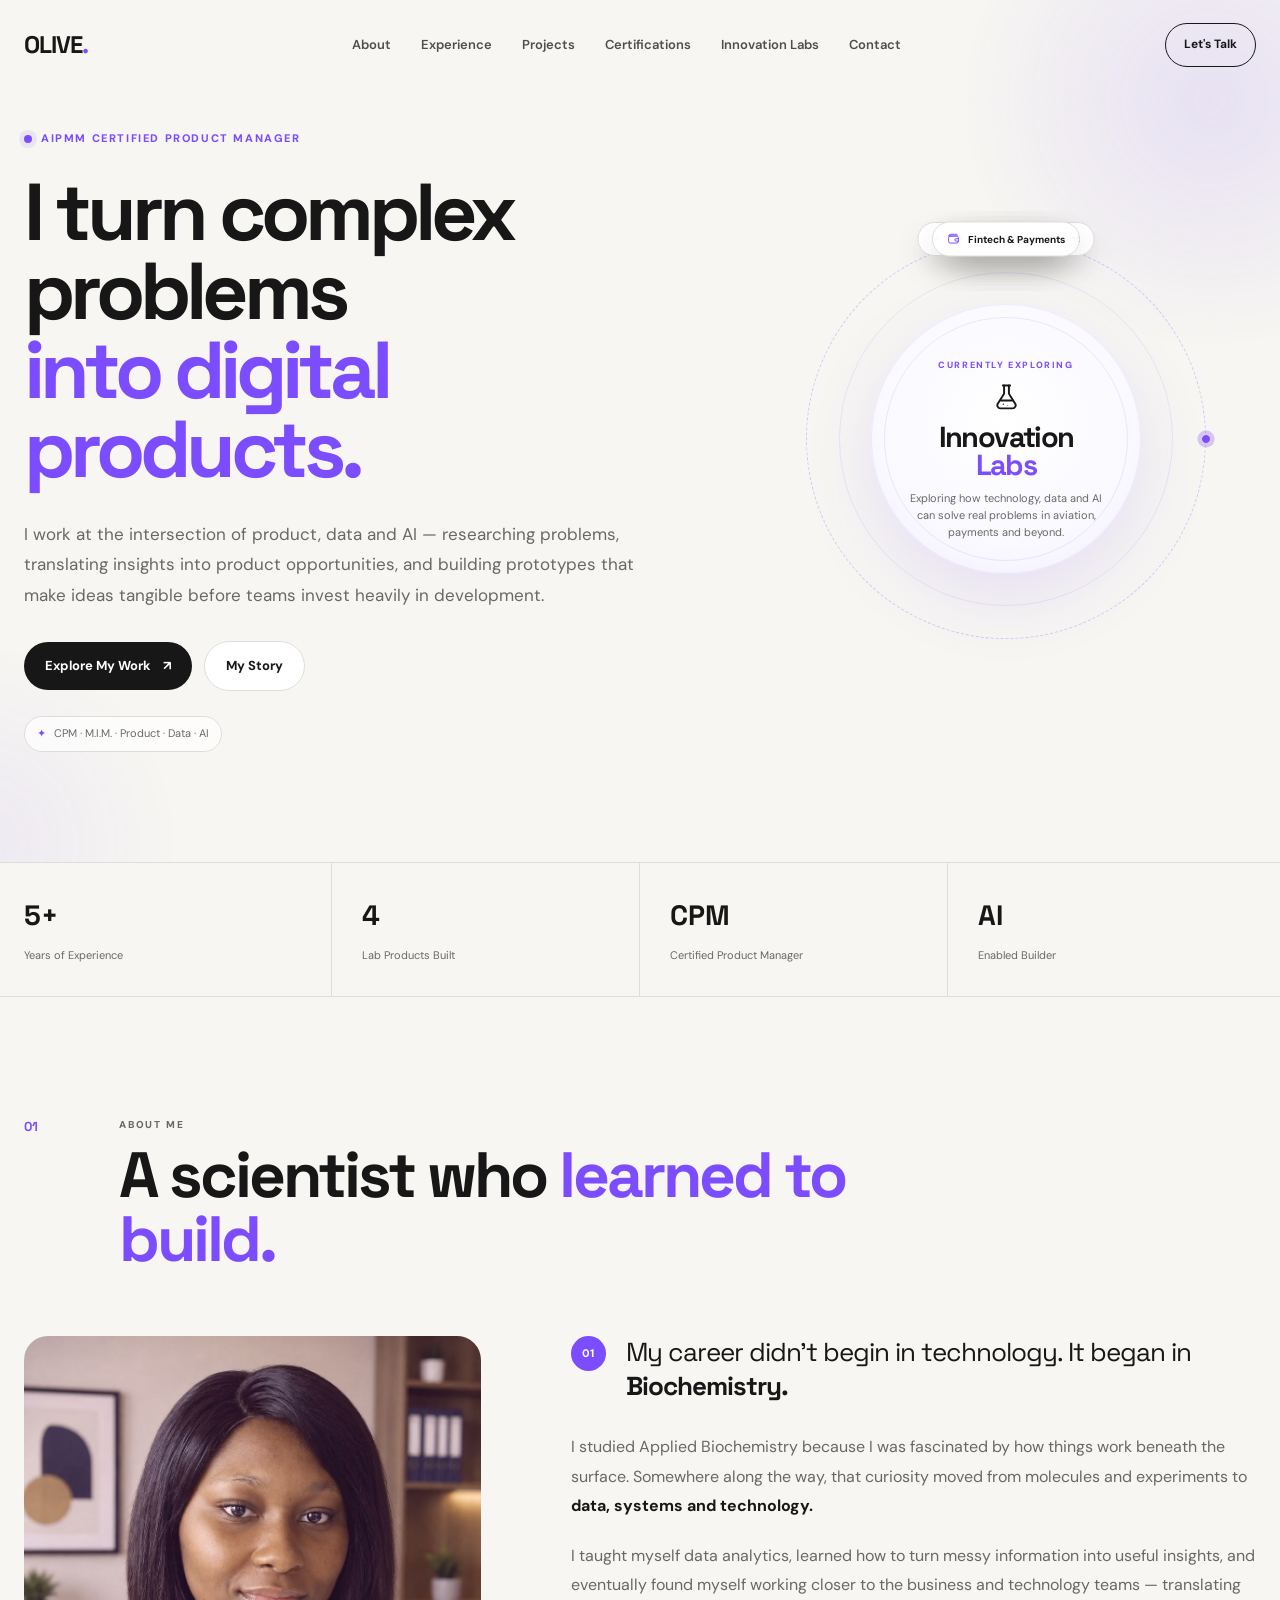
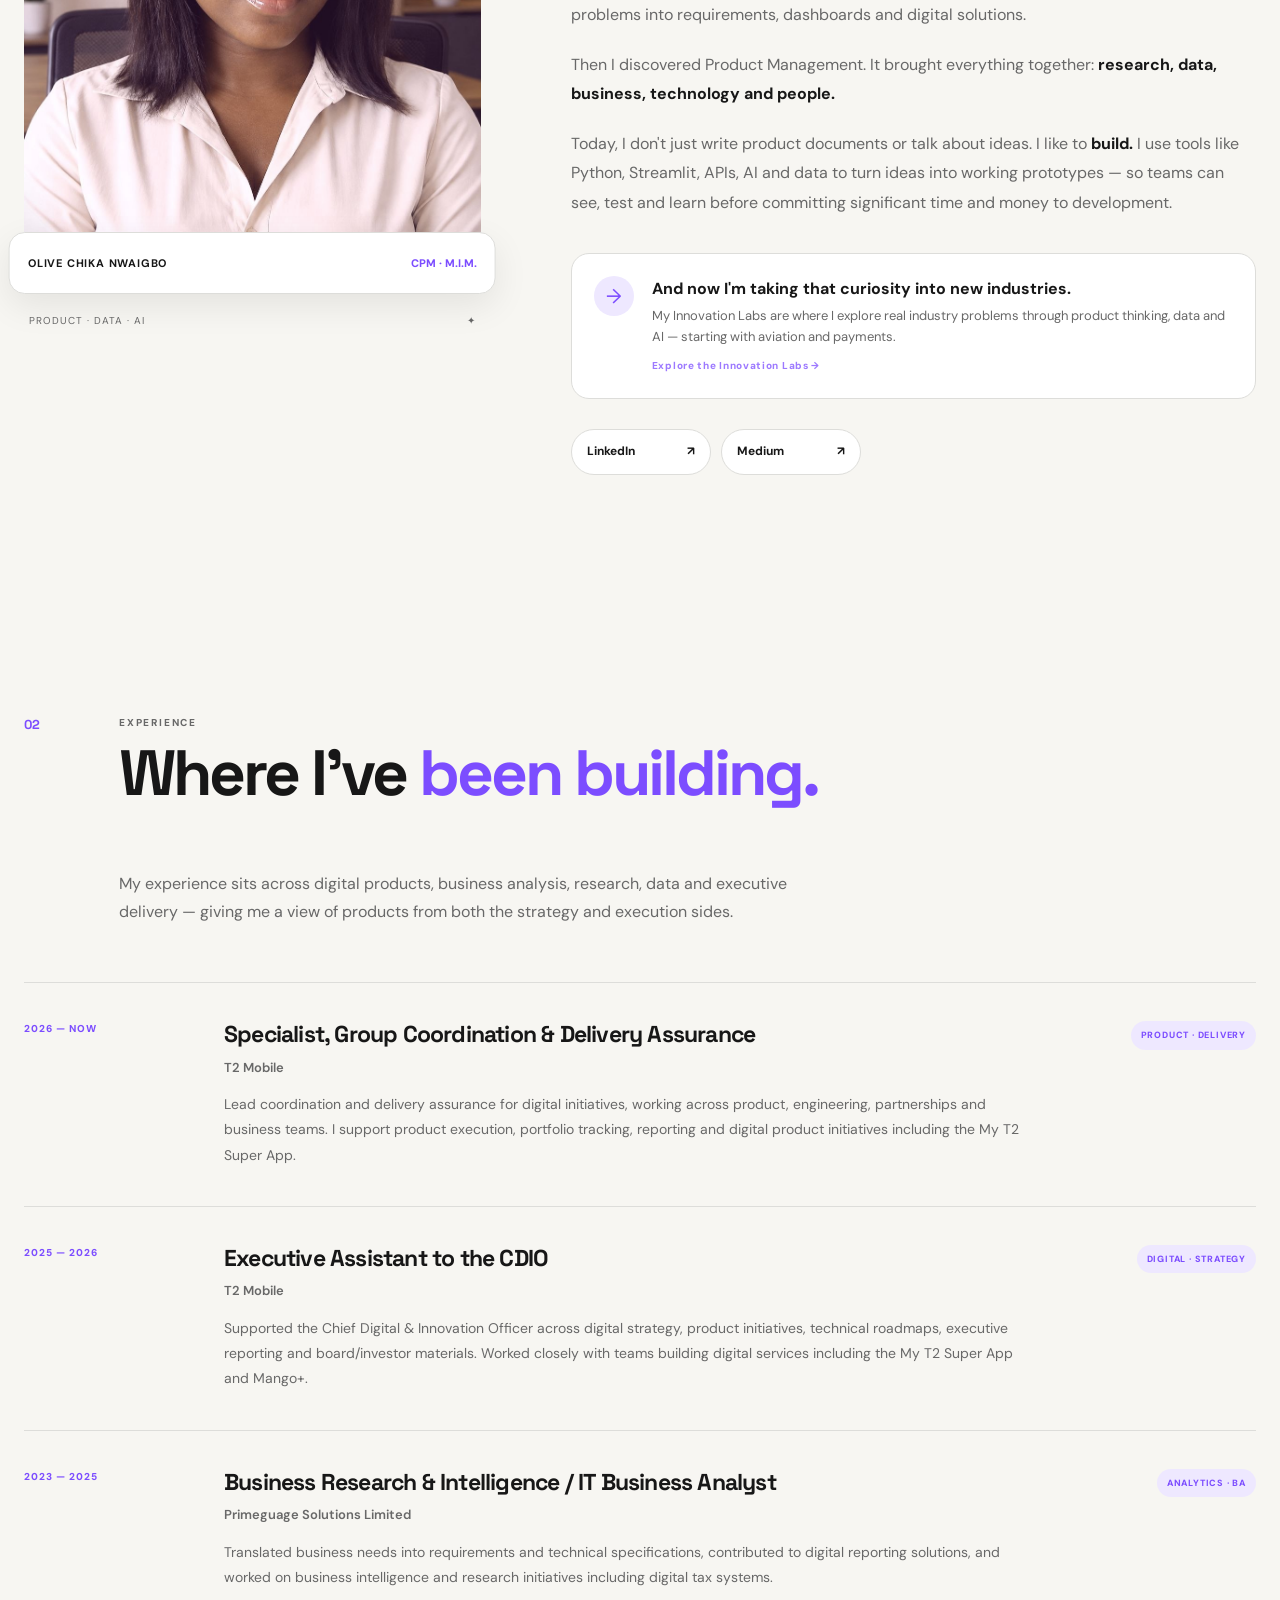
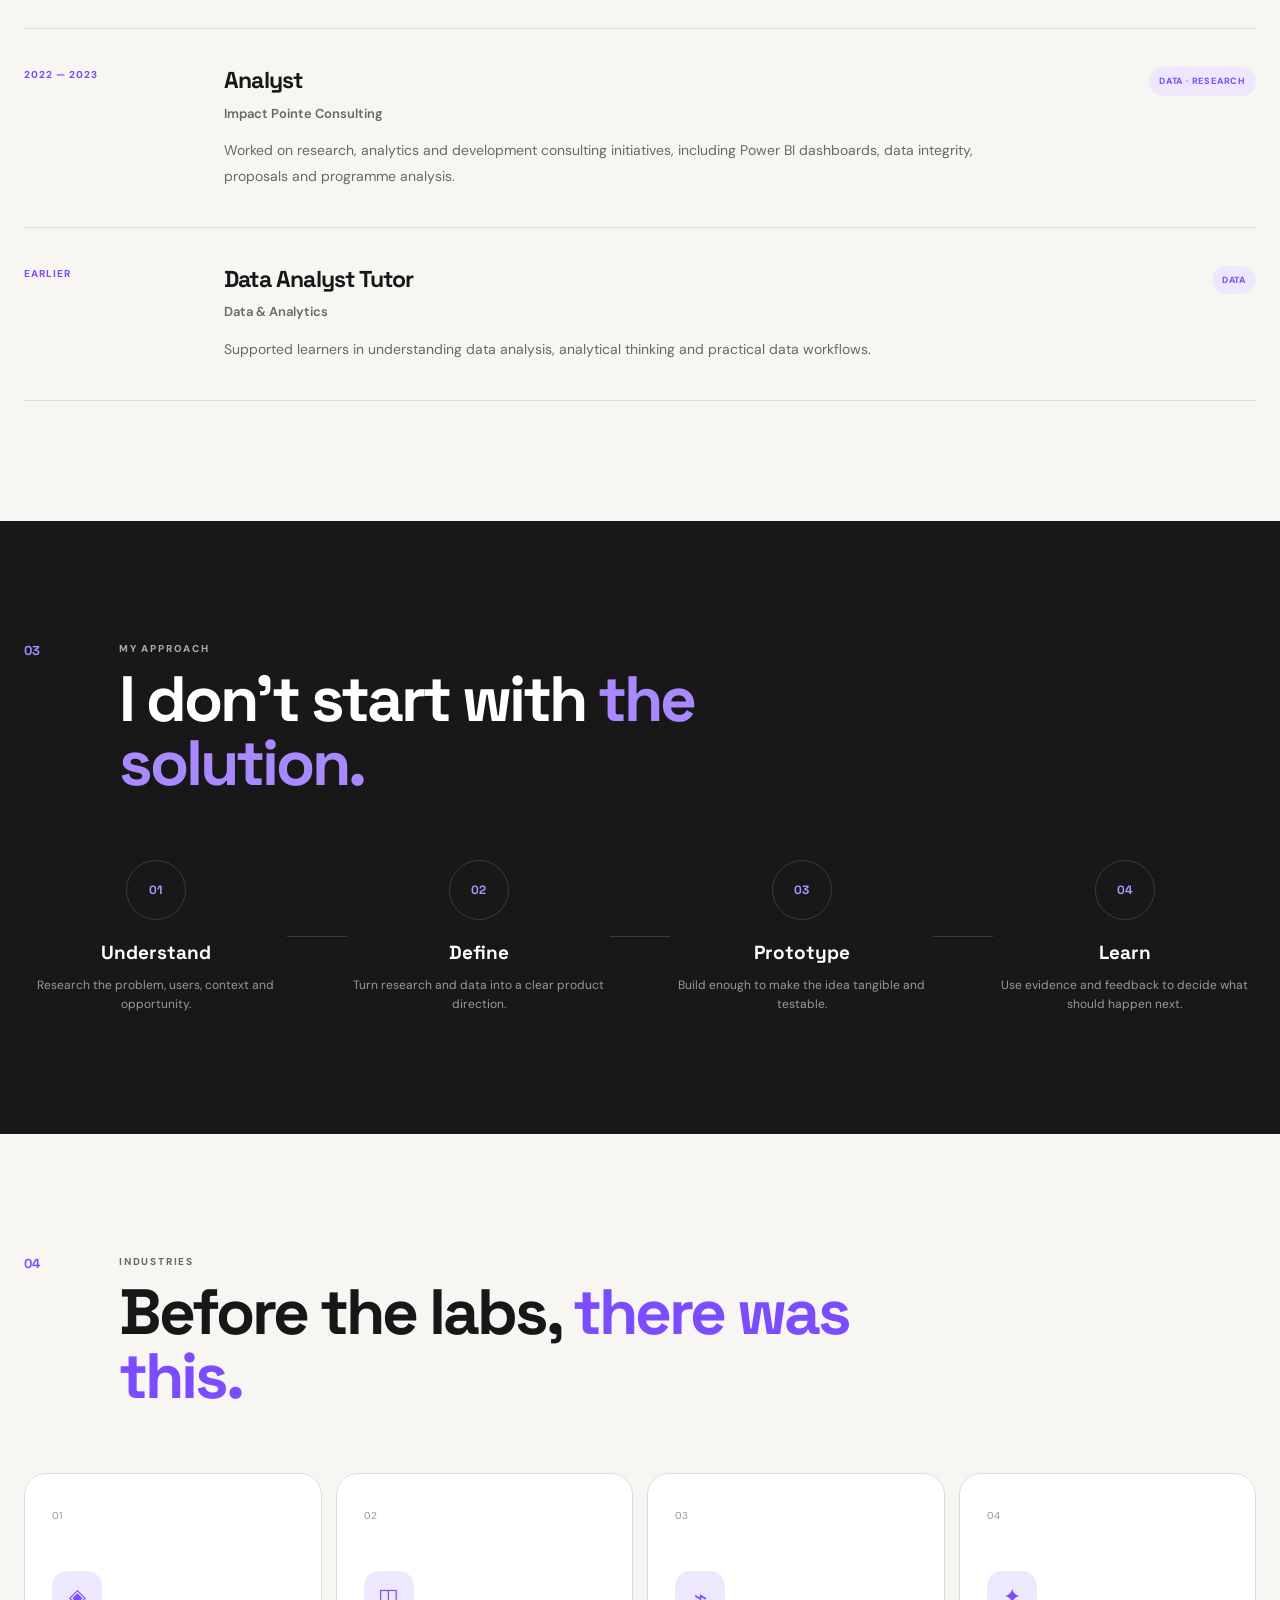
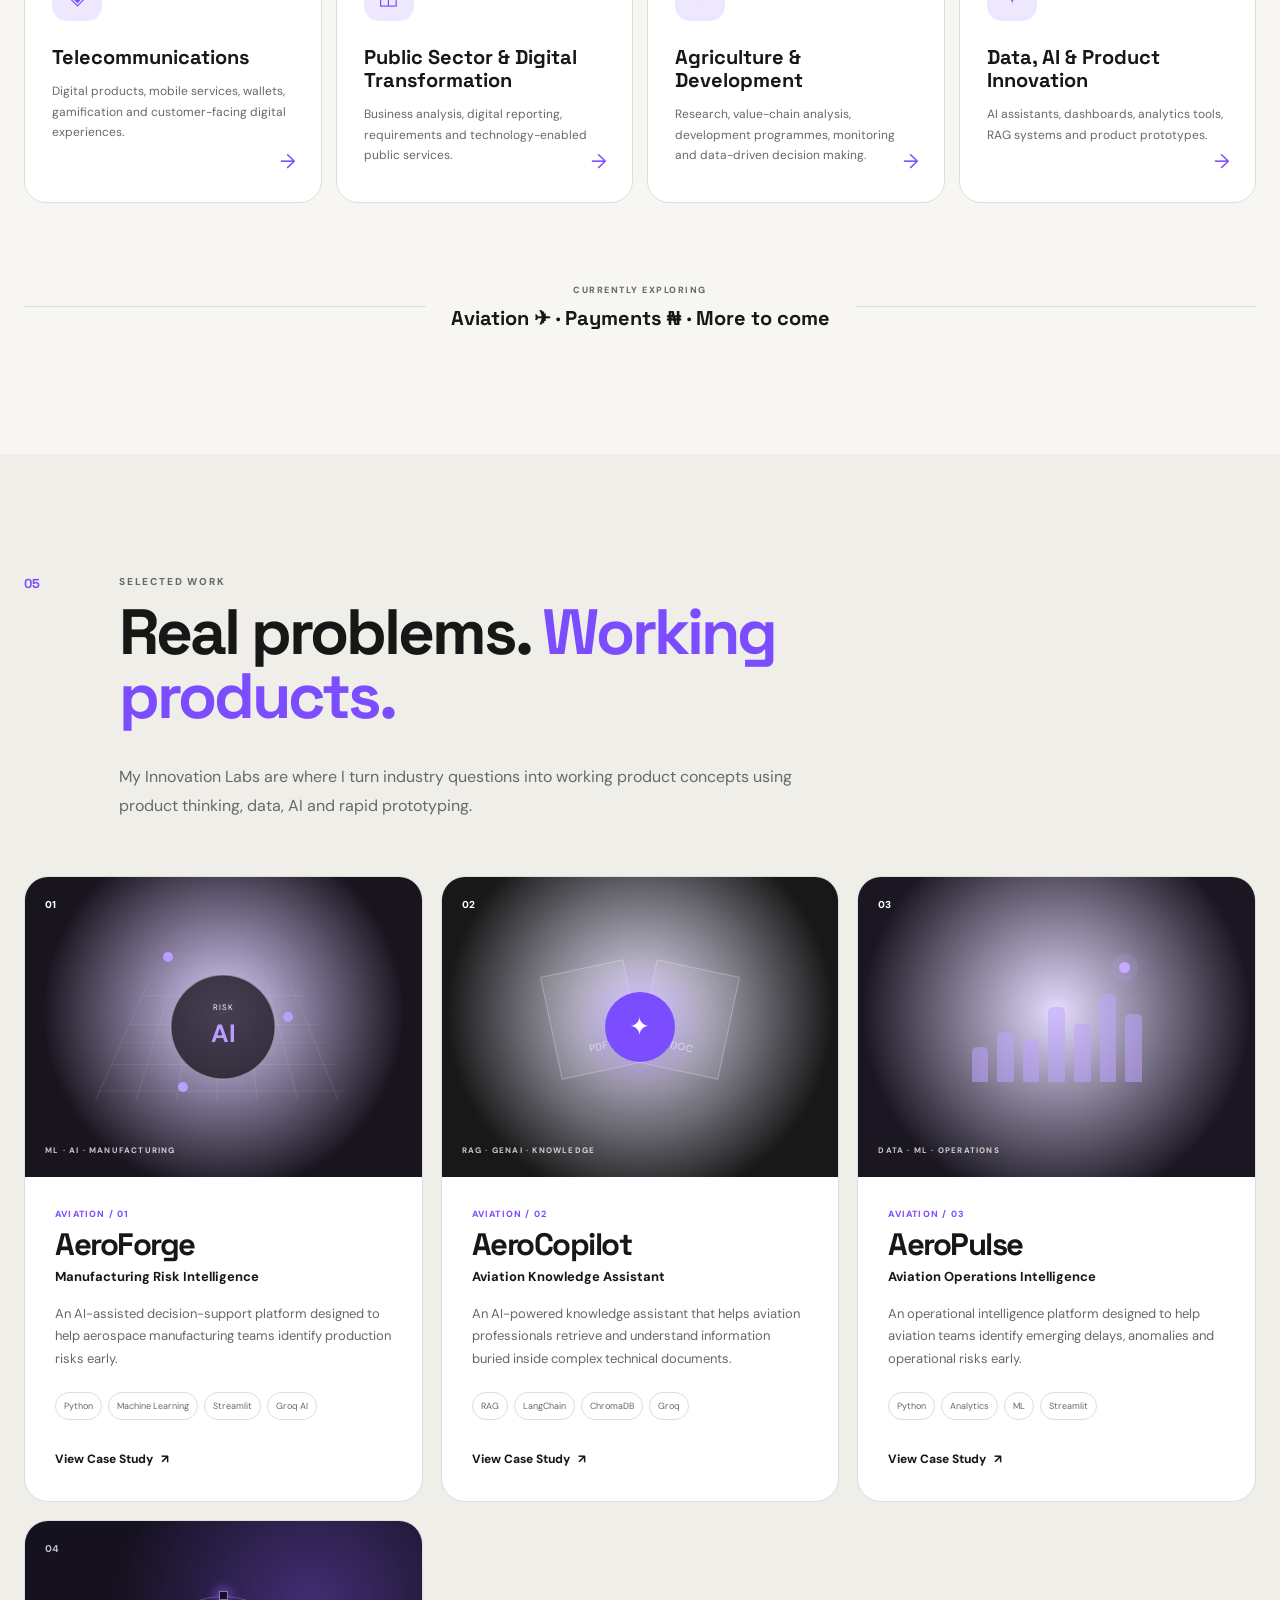
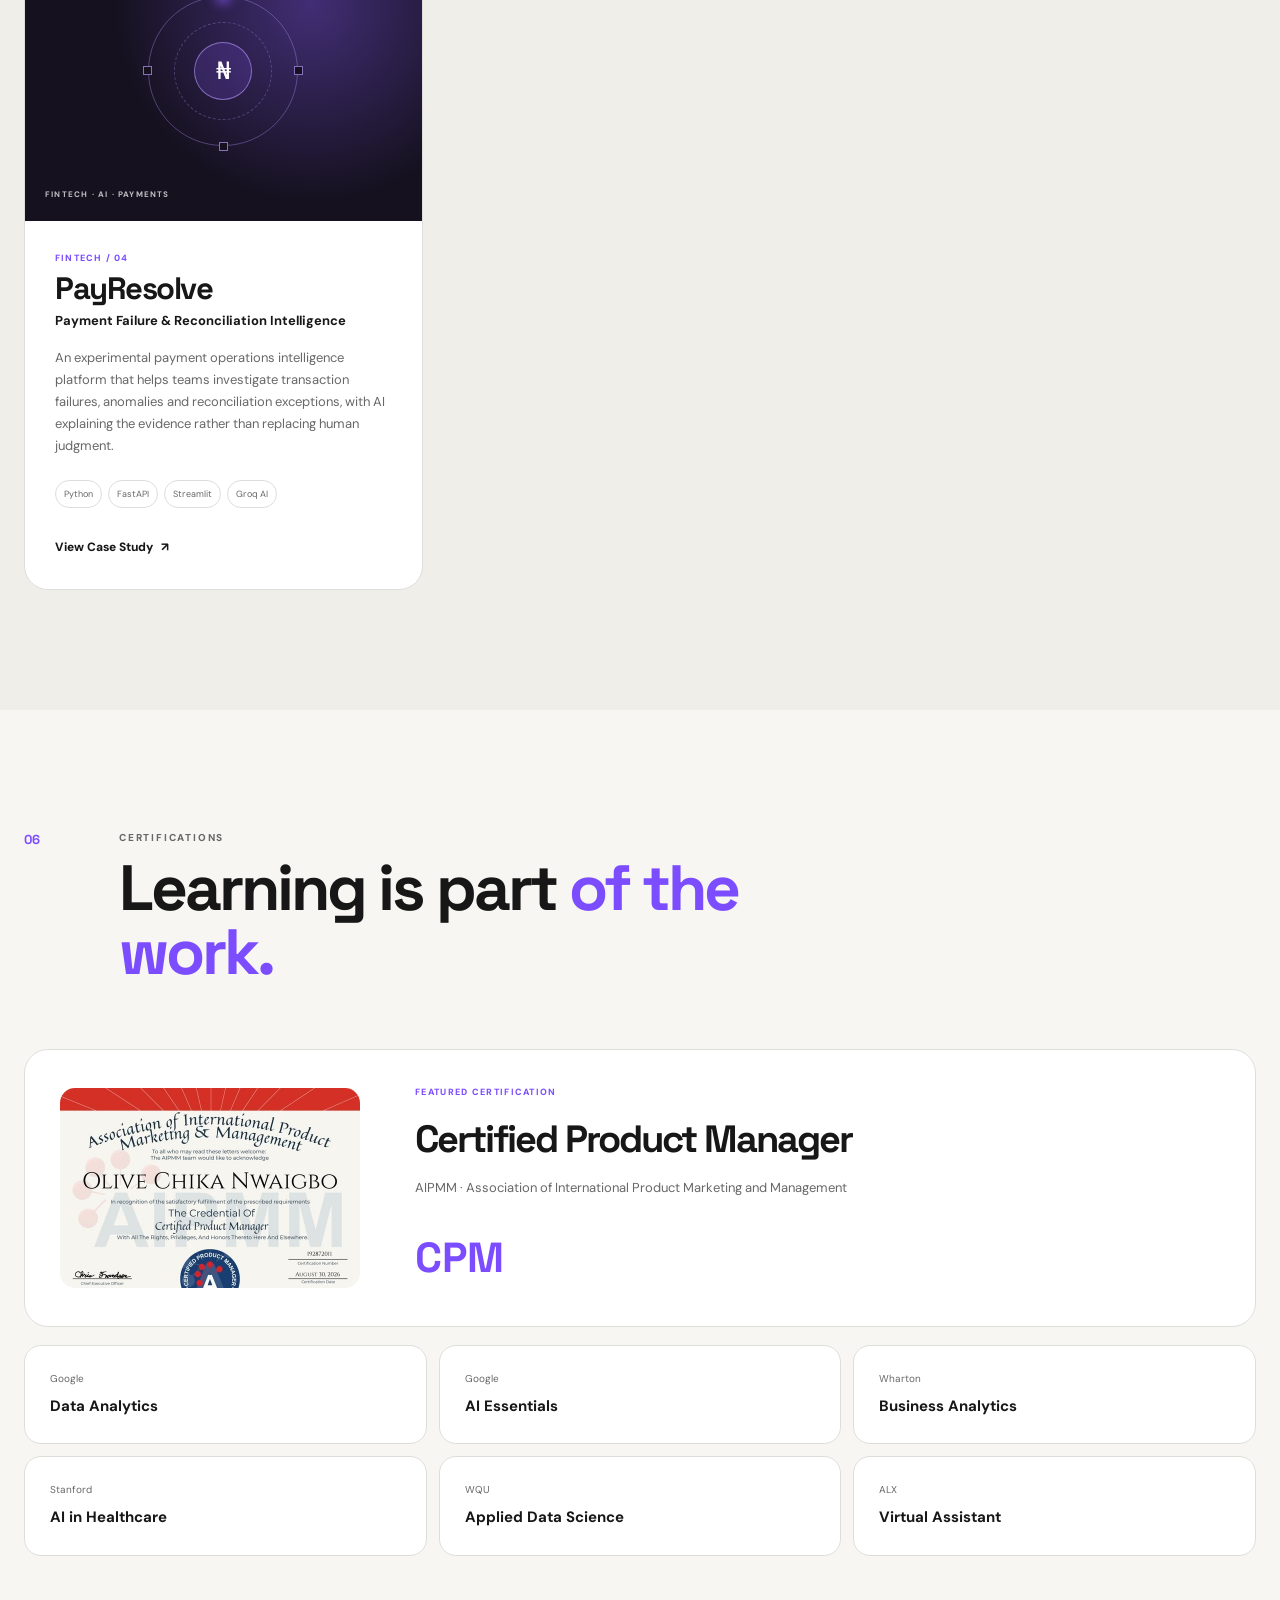
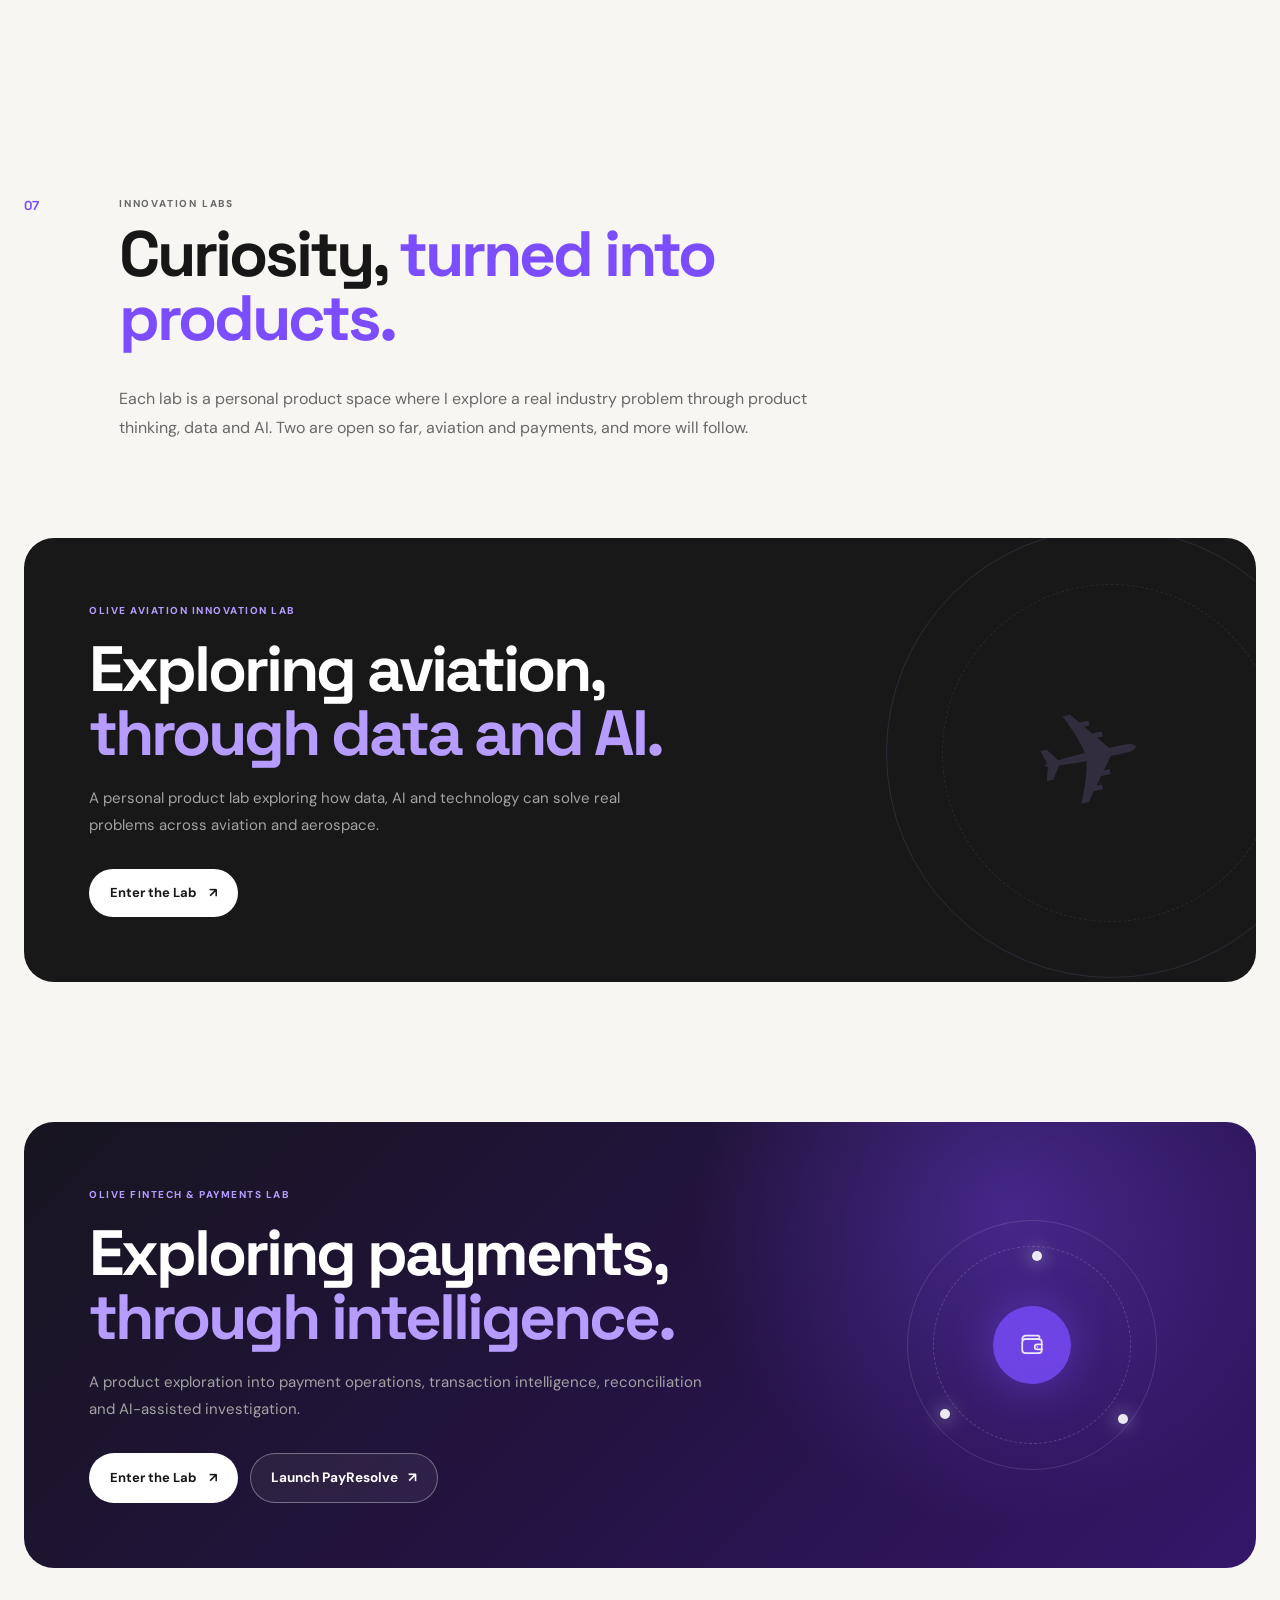
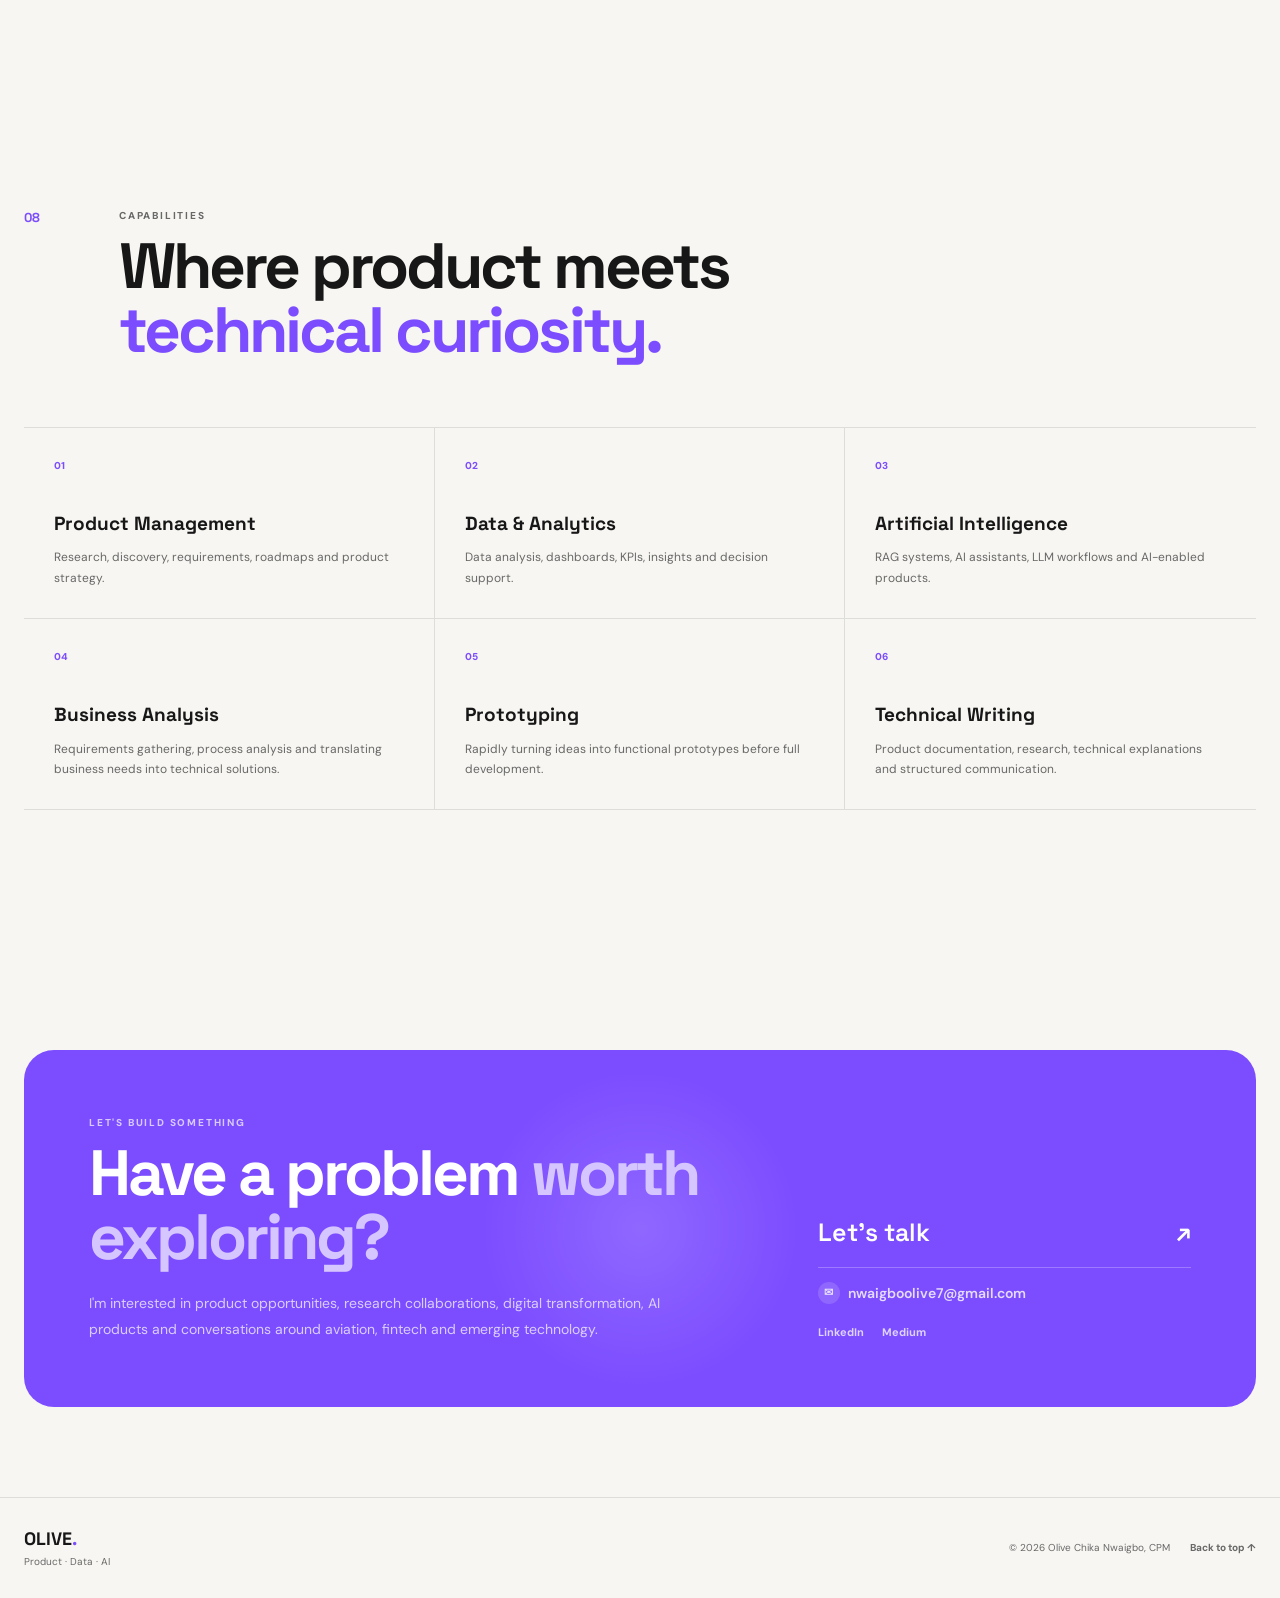
==== commit 3609af53: "Update portfolio and PayResolve case study" ====
--- a/index.html
+++ b/index.html
@@ -180,12 +180,104 @@
             }
         }
 
+
+        /* =========================================================
+           FIXES
+           - the fintech-lab orbit ring, its dot and its nodes now
+             move (the class existed but had no animation set)
+           - the gap between the labs intro and the first lab
+             banner is tightened
+           - the two new hero orbit labels (Aviation, Fintech &
+             Payments) reuse .industry-orbit's look
+        ========================================================== */
+
+        .fintech-symbol-ring {
+            animation: fintech-spin 26s linear infinite;
+        }
+
+        .fintech-symbol-center {
+            animation: fintech-breathe 4s ease-in-out infinite alternate;
+        }
+
+        .fintech-node {
+            animation: fintech-node-pulse 9s ease-in-out infinite;
+        }
+
+        .fintech-node-one   { animation-delay: 0.3s; }
+        .fintech-node-two   { animation-delay: 3.3s; }
+        .fintech-node-three { animation-delay: 6.3s; }
+
+        @keyframes fintech-spin {
+            to { transform: rotate(360deg); }
+        }
+
+        @keyframes fintech-breathe {
+            from { box-shadow: 0 0 24px rgba(138, 92, 255, 0.25); }
+            to   { box-shadow: 0 0 52px rgba(138, 92, 255, 0.55); }
+        }
+
+        @keyframes fintech-node-pulse {
+            0%, 4%    { opacity: 0.55; transform: scale(1); }
+            10%, 26%  { opacity: 1;    transform: scale(1.6); }
+            32%, 100% { opacity: 0.55; transform: scale(1); }
+        }
+
+        @media (prefers-reduced-motion: reduce) {
+            .fintech-symbol-ring,
+            .fintech-symbol-center,
+            .fintech-node {
+                animation: none;
+            }
+        }
+
+        .labs-intro-section {
+            padding-bottom: 20px !important;
+        }
+
+        #aviation-lab.lab-section {
+            padding-top: 20px !important;
+        }
+
+        /* Aviation now orbits using .industry-orbit's own offset-path
+           system, same as Telecom/Public Sector/Agriculture/Data —
+           see .orbit-aviation's animation-delay in css/style.css.
+           The centre lab icon is also fixed at the source now (see
+           .plane-icon in css/style.css), so no overrides are needed
+           here for either. */
+
+        .exploration-visual .exploration-center .exploration-content h2 {
+            margin: 0 0 12px !important;
+        }
+
+        .exploration-visual .exploration-center .exploration-content p {
+            margin: 0 !important;
+        }
+
     </style>
 
 </head>
 
 
 <body>
+
+<!-- Icon sprite: wallet (used for payments / fintech in place of the ₦ sign) -->
+<svg width="0" height="0" style="position:absolute" aria-hidden="true" focusable="false">
+    <symbol id="icon-wallet" viewBox="0 0 24 24">
+        <path d="M5 6.5h12.3a1.6 1.6 0 0 0 0-3.2H6.3A3.3 3.3 0 0 0 3 6.6"/>
+        <rect x="3" y="6.5" width="18" height="13" rx="3"/>
+        <path d="M21 11.5h-4.2a2.25 2.25 0 0 0 0 4.5H21"/>
+        <circle cx="17" cy="13.75" r="0.7" fill="currentColor" stroke="none"/>
+    </symbol>
+    <!-- Lab flask icon — used at the centre of the hero "Innovation
+         Labs" orbit in place of the ⚗ character -->
+    <symbol id="icon-lab" viewBox="0 0 24 24">
+        <path d="M9 2h6"/>
+        <path d="M10 2v6.3a2.2 2.2 0 0 1-.4 1.25L4.9 16.9A2.6 2.6 0 0 0 7 21h10a2.6 2.6 0 0 0 2.1-4.1l-4.7-7.35A2.2 2.2 0 0 1 14 8.3V2"/>
+        <path d="M7.3 14.5h9.4"/>
+        <circle cx="9.5" cy="17.5" r="0.6" fill="currentColor" stroke="none"/>
+        <circle cx="13" cy="18.7" r="0.4" fill="currentColor" stroke="none"/>
+    </symbol>
+</svg>
 
 
 <!-- =========================================================
@@ -412,6 +504,35 @@
             </div>
 
 
+            <!-- Aviation and Fintech & Payments orbit alongside
+                 Telecommunications, Public Sector, Agriculture and
+                 Data · AI · Product using the shared .industry-orbit
+                 rotation system in css/style.css. -->
+
+            <div class="industry-orbit orbit-aviation">
+
+                <span class="orbit-icon">
+                    ✈
+                </span>
+
+                Aviation
+
+            </div>
+
+
+            <div class="industry-orbit orbit-fintech">
+
+                <span class="orbit-icon">
+                    <svg width="13" height="13" style="vertical-align:-2px;fill:none;stroke:currentColor;stroke-width:1.8;stroke-linecap:round;stroke-linejoin:round;">
+                        <use href="#icon-wallet"></use>
+                    </svg>
+                </span>
+
+                Fintech & Payments
+
+            </div>
+
+
 
             <!-- CENTRAL INNOVATION LABS -->
 
@@ -433,7 +554,9 @@
 
                     <div class="plane-icon">
 
-                        ◎
+                        <svg width="30" height="30" viewBox="0 0 24 24" style="fill:none;stroke:currentColor;stroke-width:1.6;stroke-linecap:round;stroke-linejoin:round;">
+                            <use href="#icon-lab"></use>
+                        </svg>
 
                     </div>
 
@@ -461,6 +584,7 @@
 
 
                 </div>
+
 
             </div>
 
@@ -2479,7 +2603,9 @@
                 <div class="fintech-symbol-ring"></div>
 
                 <div class="fintech-symbol-center">
-                    ₦
+                    <svg width="26" height="26" style="fill:none;stroke:currentColor;stroke-width:1.6;stroke-linecap:round;stroke-linejoin:round;">
+                        <use href="#icon-wallet"></use>
+                    </svg>
                 </div>
 
                 <span class="fintech-node fintech-node-one"></span>
--- a/css/style.css
+++ b/css/style.css
@@ -617,590 +617,362 @@
 
 
 /* =========================================================
-   EXPLORATION VISUAL
+   EXPLORATION VISUAL — ALIGNED HERO ORBIT
+   ---------------------------------------------------------
+   The orbit labels use fixed anchor points instead of
+   offset-path travel. This keeps every label aligned to
+   the orbit while preserving subtle motion.
    ========================================================= */
 
 .exploration-visual {
     position: relative;
-
     width: 500px;
     height: 500px;
-
     max-width: 100%;
-
     margin: 0 auto;
-
     will-change: transform;
-
-    transition:
-        transform .6s var(--motion-ease);
-}
-
+    transition: transform .6s var(--motion-ease);
+}
+
+/* Main orbit */
 .exploration-orbit {
     position: absolute;
-
-    width: 390px;
-    height: 390px;
-
+    width: 400px;
+    height: 400px;
     left: 50%;
     top: 50%;
-
-    transform:
-        translate(-50%, -50%);
-
-    border:
-        1px dashed
-        rgba(124, 77, 255, .32);
-
+    transform: translate(-50%, -50%);
+    border: 1px dashed rgba(124, 77, 255, .28);
     border-radius: 50%;
-
-    animation:
-        orbitRotate
-        25s
-        linear
-        infinite,
-        orbitBreathe
-        6s
-        ease-in-out
-        infinite;
+    animation: orbitBreathe 6s ease-in-out infinite;
 }
 
 .exploration-orbit::before,
 .exploration-orbit::after {
     content: "";
-
     position: absolute;
-
     border-radius: 50%;
+    pointer-events: none;
 }
 
 .exploration-orbit::before {
     inset: 32px;
-
-    border:
-        1px solid
-        rgba(124, 77, 255, .12);
+    border: 1px solid rgba(124, 77, 255, .11);
 }
 
 .exploration-orbit::after {
     inset: 72px;
-
-    border:
-        1px solid
-        rgba(124, 77, 255, .08);
-}
-
-@keyframes orbitRotate {
+    border: 1px solid rgba(124, 77, 255, .07);
+}
+
+@keyframes orbitBreathe {
+    0%, 100% { opacity: .72; }
+    50% { opacity: 1; }
+}
+
+/* Central laboratory */
+.exploration-center {
+    position: absolute;
+    left: 50%;
+    top: 50%;
+    width: 270px;
+    height: 270px;
+    transform: translate(-50%, -50%);
+    display: flex;
+    align-items: center;
+    justify-content: center;
+    border-radius: 50%;
+    background:
+        radial-gradient(
+            circle at 50% 43%,
+            #ffffff 0%,
+            #faf9ff 62%,
+            #eee9ff 100%
+        );
+    box-shadow:
+        0 25px 70px rgba(124, 77, 255, .13),
+        inset 0 0 0 1px rgba(124, 77, 255, .09);
+    animation: heroCenterFloat 5s ease-in-out infinite;
+}
+
+@keyframes heroCenterFloat {
+    0%, 100% {
+        transform: translate(-50%, -50%) translateY(0);
+    }
+
+    50% {
+        transform: translate(-50%, -50%) translateY(-7px);
+    }
+}
+
+.center-ring {
+    position: absolute;
+    inset: 13px;
+    border: 1px solid rgba(124, 77, 255, .12);
+    border-radius: 50%;
+    animation: centerRingPulse 4s ease-in-out infinite;
+}
+
+@keyframes centerRingPulse {
+    0%, 100% {
+        transform: scale(1);
+        opacity: .65;
+    }
+
+    50% {
+        transform: scale(1.045);
+        opacity: 1;
+    }
+}
+
+/* Precisely aligned center content */
+.exploration-content {
+    position: relative;
+    z-index: 2;
+    width: 78%;
+    max-width: 205px;
+    display: flex;
+    flex-direction: column;
+    align-items: center;
+    justify-content: flex-start;
+    text-align: center;
+    gap: 0;
+
+    /* Move the complete stack down together so the
+       label, icon, title and description stay perfectly aligned. */
+    transform: translateY(12px);
+}
+
+.exploration-label {
+    display: block;
+    width: 100%;
+    margin: 0 0 12px;
+    font-size: 9px;
+    font-weight: 800;
+    line-height: 1;
+    letter-spacing: 1.6px;
+    color: var(--accent);
+    text-align: center;
+}
+
+.plane-icon {
+    display: flex;
+    align-items: center;
+    justify-content: center;
+    width: 38px;
+    height: 32px;
+    margin: 0 0 9px;
+    flex: 0 0 32px;
+}
+
+.plane-icon svg {
+    display: block;
+    width: 29px;
+    height: 29px;
+}
+
+.exploration-content h2 {
+    width: 100%;
+    margin: 0 0 14px;
+    font-size: 29px;
+    line-height: .94;
+    letter-spacing: -1.6px;
+    text-align: center;
+}
+
+.exploration-content h2 span {
+    display: block;
+    margin-top: 1px;
+    color: var(--accent);
+}
+
+.exploration-content p {
+    width: 100%;
+    max-width: 195px;
+    margin: 0 auto;
+    color: var(--muted);
+    font-size: 11px;
+    line-height: 1.55;
+    text-align: center;
+}
+
+/* Orbit labels — fixed anchors keep the copy aligned */
+.industry-orbit {
+    position: absolute;
+    z-index: 5;
+    display: inline-flex;
+    align-items: center;
+    justify-content: center;
+    gap: 8px;
+    padding: 10px 14px;
+    background: rgba(255, 255, 255, .96);
+    border: 1px solid var(--line);
+    border-radius: 999px;
+    box-shadow: 0 12px 30px rgba(0, 0, 0, .07);
+    font-size: 10px;
+    font-weight: 700;
+    line-height: 1.2;
+    white-space: nowrap;
+    transform: translateZ(0);
+    animation:
+        floatIndustry 5s ease-in-out infinite,
+        orbitHighlightCycle 10s ease-in-out infinite;
+    transition:
+        transform .35s var(--motion-ease),
+        border-color .35s ease,
+        box-shadow .35s ease;
+}
+
+.industry-orbit:hover {
+    transform: translateY(-3px) scale(1.04);
+    box-shadow: 0 15px 35px rgba(124, 77, 255, .14);
+    animation-play-state: paused;
+}
+
+.orbit-icon {
+    display: inline-flex;
+    align-items: center;
+    justify-content: center;
+    flex: 0 0 auto;
+    color: var(--accent);
+}
+
+/* =========================================================
+   ORBITING INDUSTRY LABELS
+   ---------------------------------------------------------
+   All six labels travel around the same circular path.
+   The labels remain horizontal/upright while orbiting.
+   ========================================================= */
+
+.industry-orbit {
+    position: absolute;
+    z-index: 5;
+    left: 50%;
+    top: 50%;
+    right: auto;
+    bottom: auto;
+
+    transform:
+        translate(-50%, -50%)
+        rotate(0deg)
+        translateY(-200px)
+        rotate(0deg);
+
+    animation: industryOrbit 28.8s linear infinite;
+    will-change: transform;
+}
+
+/* Six evenly distributed positions around the orbit */
+.orbit-agriculture {
+    animation-delay: 0s;
+}
+
+.orbit-public {
+    animation-delay: -4.8s;
+}
+
+.orbit-data {
+    animation-delay: -9.6s;
+}
+
+.orbit-telecom {
+    animation-delay: -14.4s;
+}
+
+.orbit-aviation {
+    animation-delay: -19.2s;
+}
+
+.orbit-fintech {
+    animation-delay: -24s;
+}
+
+@keyframes industryOrbit {
     from {
         transform:
             translate(-50%, -50%)
+            rotate(0deg)
+            translateY(-200px)
             rotate(0deg);
     }
 
     to {
         transform:
             translate(-50%, -50%)
-            rotate(360deg);
-    }
-}
-
-@keyframes orbitBreathe {
-    0%,
-    100% {
-        opacity: .7;
-    }
-
-    50% {
-        opacity: 1;
-    }
-}
-
-.exploration-center {
+            rotate(360deg)
+            translateY(-200px)
+            rotate(-360deg);
+    }
+}
+
+.industry-orbit:hover {
+    animation-play-state: paused;
+    box-shadow: 0 15px 35px rgba(124, 77, 255, .18);
+}
+
+/* =========================================================
+   END ORBITING INDUSTRY LABELS
+   ========================================================= */
+
+/* Orbit dots */
+.orbit-dot {
     position: absolute;
-
-    left: 50%;
-    top: 50%;
-
-    width: 260px;
-    height: 260px;
-
-    transform:
-        translate(-50%, -50%);
-
-    display: flex;
-    align-items: center;
-    justify-content: center;
-
-    border-radius: 50%;
-
-    background:
-        radial-gradient(
-            circle at 50% 45%,
-            #ffffff 0%,
-            #faf9ff 60%,
-            #eee9ff 100%
-        );
-
-    box-shadow:
-        0 25px 70px
-        rgba(124, 77, 255, .14),
-
-        inset 0 0 0 1px
-        rgba(124, 77, 255, .08);
-
-    animation:
-        heroCenterFloat
-        5s
-        ease-in-out
-        infinite;
-}
-
-@keyframes heroCenterFloat {
-    0%,
-    100% {
-        transform:
-            translate(-50%, -50%)
-            translateY(0);
-    }
-
-    50% {
-        transform:
-            translate(-50%, -50%)
-            translateY(-9px);
-    }
-}
-
-.center-ring {
-    position: absolute;
-
-    inset: 13px;
-
-    border:
-        1px solid
-        rgba(124, 77, 255, .12);
-
-    border-radius: 50%;
-
-    animation:
-        centerRingPulse
-        4s
-        ease-in-out
-        infinite;
-}
-
-@keyframes centerRingPulse {
-    0%,
-    100% {
-        transform: scale(1);
-        opacity: .65;
-    }
-
-    50% {
-        transform: scale(1.055);
-        opacity: 1;
-    }
-}
-
-.exploration-content {
-    position: relative;
-
-    z-index: 2;
-
-    width: 80%;
-
-    text-align: center;
-}
-
-.exploration-label {
-    display: block;
-
-    margin-bottom: 8px;
-
-    font-size: 9px;
-    font-weight: 800;
-
-    letter-spacing: 1.5px;
-
-    color: var(--accent);
-}
-
-.plane-icon {
-    display: inline-block;
-
-    margin-bottom: 5px;
-
-    font-size: 26px;
-
-    offset-path: circle(16px at center);
-    offset-rotate: 0deg;
-
-    animation:
-        planeFloat
-        3.5s
-        ease-in-out
-        infinite,
-        planeOrbit
-        5s
-        linear
-        infinite;
-}
-
-@keyframes planeFloat {
-    0%,
-    100% {
-        transform:
-            translateY(0)
-            rotate(-2deg);
-    }
-
-    50% {
-        transform:
-            translateY(-9px)
-            rotate(4deg);
-    }
-}
-
-@keyframes planeOrbit {
-    from {
-        offset-distance: 0%;
-    }
-
-    to {
-        offset-distance: 100%;
-    }
-}
-
-.exploration-content h2 {
-    font-size: 28px;
-
-    line-height: 1;
-
-    letter-spacing: -1.5px;
-
-    margin-bottom: 10px;
-}
-
-.exploration-content h2 span {
-    color: var(--accent);
-}
-
-.exploration-content p {
-    color: var(--muted);
-
-    font-size: 11px;
-
-    line-height: 1.5;
-}
-
-.industry-orbit {
-    position: absolute;
-
     top: 0;
     left: 0;
-
-    z-index: 5;
-
-    display: flex;
-    align-items: center;
-
-    gap: 8px;
-
-    padding: 10px 13px;
-
-    background: var(--white);
-
-    border:
-        1px solid
-        var(--line);
-
-    border-radius: 999px;
-
-    box-shadow:
-        0 12px 30px
-        rgba(0, 0, 0, .07);
-
-    font-size: 10px;
-    font-weight: 700;
-
-    white-space: nowrap;
-
-    offset-path: circle(195px at 250px 250px);
-    offset-rotate: 0deg;
-
-    animation:
-        floatIndustry
-        5s
-        ease-in-out
-        infinite,
-        orbitLabelTravel
-        42s
-        linear
-        infinite,
-        orbitHighlightCycle
-        10s
-        ease-in-out
-        infinite;
-
-    transition:
-        scale .35s var(--motion-ease),
-        box-shadow .35s ease;
-}
-
-.industry-orbit:hover {
-    scale: 1.06;
-
-    box-shadow:
-        0 15px 35px
-        rgba(124, 77, 255, .14);
-
-    animation-play-state: paused;
-}
-
-.orbit-icon {
-    color: var(--accent);
-}
-
-.orbit-telecom {
-    animation-delay:
-        -.5s,
-        0s,
-        0s;
-}
-
-.orbit-public {
-    animation-delay:
-        -1.5s,
-        -10.5s,
-        -2.5s;
-}
-
-.orbit-agriculture {
-    animation-delay:
-        -2.5s,
-        -21s,
-        -5s;
-}
-
-.orbit-data {
-    animation-delay:
-        -3.5s,
-        -31.5s,
-        -7.5s;
-}
-
-/* Fallback for browsers without offset-path support:
-   labels sit in their original fixed spots and just bob/glow */
-@supports not (offset-path: circle(1px)) {
-
-    .industry-orbit {
-        top: auto;
-        left: auto;
-
-        offset-path: none;
-    }
-
-    .orbit-telecom {
-        top: 28px;
-        left: 50%;
-
-        transform:
-            translateX(-50%);
-    }
-
-    .orbit-public {
-        right: -3px;
-        top: 47%;
-    }
-
-    .orbit-agriculture {
-        bottom: 38px;
-        left: 50%;
-
-        transform:
-            translateX(-50%);
-    }
-
-    .orbit-data {
-        left: -20px;
-        top: 43%;
-    }
-
-}
-
-@keyframes floatIndustry {
-    0%,
-    100% {
-        margin-top: 0;
-    }
-
-    50% {
-        margin-top: -8px;
-    }
-}
-
-@keyframes orbitLabelTravel {
-    from {
-        offset-distance: 0%;
-    }
-
-    to {
-        offset-distance: 100%;
-    }
-}
-
-@keyframes orbitHighlightCycle {
-    0%,
-    92%,
-    100% {
-        border-color: var(--line);
-
-        box-shadow:
-            0 12px 30px
-            rgba(0, 0, 0, .07);
-    }
-
-    4%,
-    20% {
-        border-color:
-            rgba(124, 77, 255, .5);
-
-        box-shadow:
-            0 15px 35px
-            rgba(124, 77, 255, .25);
-    }
-}
-
-.orbit-dot {
-    position: absolute;
-
-    top: 0;
-    left: 0;
-
     width: 7px;
     height: 7px;
-
     border-radius: 50%;
-
     background: var(--accent);
-
-    box-shadow:
-        0 0 0 5px
-        rgba(124, 77, 255, .08);
-
-    offset-path: circle(195px at 250px 250px);
+    box-shadow: 0 0 0 5px rgba(124, 77, 255, .08);
+    animation:
+        orbitTravel 16s linear infinite,
+        dotPulse 2.5s ease-in-out infinite;
+}
+
+.orbit-dot-one {
+    offset-path: circle(200px at 250px 250px);
     offset-rotate: 0deg;
-
-    animation:
-        orbitTravel
-        16s
-        linear
-        infinite,
-        dotPulse
-        2.5s
-        ease-in-out
-        infinite;
-}
-
-.orbit-dot-one {
-    animation-delay:
-        0s,
-        0s;
+    animation-delay: 0s, 0s;
 }
 
 .orbit-dot-two {
-    animation-delay:
-        -4s,
-        -.6s;
+    offset-path: circle(200px at 250px 250px);
+    offset-rotate: 0deg;
+    animation-delay: -4s, -.6s;
 }
 
 .orbit-dot-three {
-    animation-delay:
-        -8s,
-        -1.2s;
+    offset-path: circle(200px at 250px 250px);
+    offset-rotate: 0deg;
+    animation-delay: -8s, -1.2s;
 }
 
 .orbit-dot-four {
-    animation-delay:
-        -12s,
-        -1.8s;
-}
-
-/* Fallback for browsers without offset-path support:
-   dots keep their original fixed positions and just pulse */
-@supports not (offset-path: circle(1px)) {
-
-    .orbit-dot {
-        top: auto;
-        left: auto;
-
-        offset-path: none;
-
-        animation:
-            dotPulse
-            2.5s
-            ease-in-out
-            infinite;
-    }
-
-    .orbit-dot-one {
-        top: 18%;
-        right: 18%;
-
-        animation-delay: 0s;
-    }
-
-    .orbit-dot-two {
-        top: 72%;
-        right: 15%;
-
-        animation-delay: -.6s;
-    }
-
-    .orbit-dot-three {
-        left: 17%;
-        bottom: 18%;
-
-        animation-delay: -1.2s;
-    }
-
-    .orbit-dot-four {
-        top: 24%;
-        left: 15%;
-
-        animation-delay: -1.8s;
-    }
-
+    offset-path: circle(200px at 250px 250px);
+    offset-rotate: 0deg;
+    animation-delay: -12s, -1.8s;
 }
 
 @keyframes orbitTravel {
-    from {
-        offset-distance: 0%;
-    }
-
-    to {
-        offset-distance: 100%;
-    }
+    from { offset-distance: 0%; }
+    to { offset-distance: 100%; }
 }
 
 @keyframes dotPulse {
-    0%,
-    100% {
+    0%, 100% {
         transform: scale(1);
-
-        box-shadow:
-            0 0 0 5px
-            rgba(124, 77, 255, .08);
+        box-shadow: 0 0 0 5px rgba(124, 77, 255, .08);
     }
 
     50% {
         transform: scale(1.55);
-
-        box-shadow:
-            0 0 0 10px
-            rgba(124, 77, 255, .025);
-    }
-}
-
+        box-shadow: 0 0 0 10px rgba(124, 77, 255, .025);
+    }
+}
+
+/* =========================================================
+   END ALIGNED EXPLORATION VISUAL
+   ========================================================= */
 
 /* =========================================================
    STATS
@@ -3674,15 +3446,14 @@
 
     .exploration-visual {
         width: 100%;
-
-        height: 400px;
-
+        max-width: 500px;
+        height: 390px;
         margin-top: 45px;
     }
 
     .exploration-orbit {
-        width: 310px;
-        height: 310px;
+        width: 300px;
+        height: 300px;
     }
 
     .exploration-center {
@@ -3690,39 +3461,53 @@
         height: 205px;
     }
 
+    .exploration-content {
+        width: 80%;
+        max-width: 165px;
+        transform: translateY(10px);
+    }
+
+    .exploration-label {
+        font-size: 8px;
+        letter-spacing: 1.3px;
+        margin: 0 0 10px;
+    }
+
+    .plane-icon {
+        width: 32px;
+        height: 28px;
+        margin: 0 0 7px;
+        flex-basis: 28px;
+    }
+
+    .plane-icon svg {
+        width: 25px;
+        height: 25px;
+    }
+
     .exploration-content h2 {
         font-size: 22px;
+        line-height: .94;
+        letter-spacing: -1.2px;
+        margin: 0 0 11px;
     }
 
     .exploration-content p {
+        max-width: 155px;
         font-size: 9px;
+        line-height: 1.5;
     }
 
     .industry-orbit {
         font-size: 8px;
-
-        padding:
-            8px 10px;
+        padding: 8px 10px;
     }
 
     .industry-orbit,
     .orbit-dot {
         offset-path: none;
-
         top: auto;
         left: auto;
-    }
-
-    .industry-orbit {
-        animation:
-            floatIndustry
-            5s
-            ease-in-out
-            infinite,
-            orbitHighlightCycle
-            10s
-            ease-in-out
-            infinite;
     }
 
     .orbit-dot {
@@ -3733,331 +3518,73 @@
             infinite;
     }
 
+    /* Mobile: all industry labels orbit the center */
+    .industry-orbit {
+        left: 50%;
+        top: 50%;
+        right: auto;
+        bottom: auto;
+        font-size: 8px;
+        padding: 8px 10px;
+        animation-name: industryOrbitMobile;
+        animation-duration: 25.2s;
+        animation-timing-function: linear;
+        animation-iteration-count: infinite;
+    }
+
+    .orbit-agriculture {
+        animation-delay: 0s;
+    }
+
+    .orbit-public {
+        animation-delay: -4.2s;
+    }
+
+    .orbit-data {
+        animation-delay: -8.4s;
+    }
+
     .orbit-telecom {
-        top: 15px;
-        left: 50%;
-
-        transform:
-            translateX(-50%);
-
-        animation-delay:
-            -.5s,
-            0s;
-    }
-
-    .orbit-public {
-        right: -4px;
-        top: 47%;
-
-        animation-delay:
-            -1.5s,
-            -2.5s;
-    }
-
-    .orbit-agriculture {
-        bottom: 15px;
-        left: 50%;
-
-        transform:
-            translateX(-50%);
-
-        animation-delay:
-            -2.5s,
-            -5s;
-    }
-
-    .orbit-data {
-        left: -5px;
-        top: 43%;
-
-        animation-delay:
-            -3.5s,
-            -7.5s;
-    }
-
-    .orbit-dot-one {
-        top: 18%;
-        right: 18%;
-    }
-
-    .orbit-dot-two {
-        top: 72%;
-        right: 15%;
-
-        animation-delay: -.6s;
-    }
-
-    .orbit-dot-three {
-        left: 17%;
-        bottom: 18%;
-
-        animation-delay: -1.2s;
-    }
-
-    .orbit-dot-four {
-        top: 24%;
-        left: 15%;
-
-        animation-delay: -1.8s;
-    }
-
-    .stats-grid {
-        grid-template-columns:
-            repeat(2, 1fr);
-    }
-
-    .stat-card {
-        padding: 22px;
-
-        border-bottom:
-            1px solid
-            var(--line);
-    }
-
-    .stat-card:nth-child(2) {
-        border-right: none;
-    }
-
-    .stat-card:nth-child(4) {
-        border-right: none;
-    }
-
-    .section {
-        padding: 85px 0;
-    }
-
-    .section-heading {
-        grid-template-columns:
-            1fr;
-
-        gap: 10px;
-
-        margin-bottom: 45px;
-    }
-
-    .section-heading h2 {
-        font-size: 43px;
-
-        letter-spacing: -2px;
-    }
-
-    .about-grid {
-        grid-template-columns: 1fr;
-
-        gap: 60px;
-    }
-
-    .about-photo-wrap {
-        position: relative;
-
-        top: auto;
-
-        max-width: 420px;
-
-        margin: 0 auto;
-    }
-
-    .photo-nameplate {
-        width:
-            calc(100% - 10px);
-
-        padding: 12px;
-    }
-
-    .photo-nameplate strong {
-        font-size: 8px;
-
-        letter-spacing: .4px;
-    }
-
-    .photo-nameplate span {
-        font-size: 8px;
-    }
-
-    .story-intro p {
-        font-size: 22px;
-    }
-
-    .about-story > p {
-        font-size: 14px;
-    }
-
-    .social-links {
-        flex-wrap: wrap;
-    }
-
-    .experience-intro {
-        margin-left: 0;
-    }
-
-    .experience-item {
-        grid-template-columns:
-            1fr;
-
-        gap: 12px;
-    }
-
-    .experience-top {
-        flex-direction: column;
-    }
-
-    .experience-tag {
-        width: fit-content;
-    }
-
-    .process-flow {
-        grid-template-columns: 1fr;
-
-        gap: 25px;
-    }
-
-    .process-line {
-        width: 1px;
-
-        height: 35px;
-
-        margin: 0 auto;
-    }
-
-    .process-line::after {
-        background:
-            linear-gradient(
-                180deg,
-                transparent,
-                #a889ff,
-                transparent
-            );
-
-        transform:
-            translateY(-110%);
-    }
-
-    .process-active .process-line::after {
-        animation:
-            processLineMobile
-            1.5s
-            ease
-            forwards;
-    }
-
-    @keyframes processLineMobile {
+        animation-delay: -12.6s;
+    }
+
+    .orbit-aviation {
+        animation-delay: -16.8s;
+    }
+
+    .orbit-fintech {
+        animation-delay: -21s;
+    }
+
+    @keyframes industryOrbitMobile {
+        from {
+            transform:
+                translate(-50%, -50%)
+                rotate(0deg)
+                translateY(-150px)
+                rotate(0deg);
+        }
+
         to {
             transform:
-                translateY(110%);
+                translate(-50%, -50%)
+                rotate(360deg)
+                translateY(-150px)
+                rotate(-360deg);
         }
     }
 
-    .industry-grid {
-        grid-template-columns: 1fr;
-    }
-
-    .industry-card {
-        min-height: 280px;
-    }
-
-    .aviation-transition {
-        gap: 10px;
-    }
-
-    .aviation-transition > div {
-        white-space: normal;
-    }
-
-    .aviation-transition strong {
-        font-size: 15px;
-    }
-
-    .project-grid {
-        grid-template-columns: 1fr;
-    }
-
-    .project-card:last-child {
-        grid-column: auto;
-
-        max-width: none;
-    }
-
-    .project-visual {
-        height: 270px;
-    }
-
-    .featured-certification {
-        grid-template-columns: 1fr;
-
-        gap: 25px;
-
-        padding: 20px;
-    }
-
-    .featured-cert-image img {
-        height: 220px;
-    }
-
-    .certificate-grid {
-        grid-template-columns:
-            repeat(2, 1fr);
-    }
-
-    .lab-banner {
-        padding:
-            40px 25px;
-
-        min-height: 430px;
-    }
-
-    .lab-content h2 {
-        font-size: 44px;
-    }
-
-    .lab-plane {
-        right: 5%;
-        top: 72%;
-
-        font-size: 80px;
-    }
-
-    .lab-orbit-decoration {
-        width: 330px;
-        height: 330px;
-
-        right: -140px;
-        top: 40px;
-    }
-
-    .capabilities-grid {
-        grid-template-columns: 1fr;
-    }
-
-    .capability {
-        border-right: none;
-    }
-
-    .contact-card {
-        grid-template-columns: 1fr;
-
-        padding:
-            40px 25px;
-    }
-
-    .contact-left h2 {
-        font-size: 45px;
-    }
-
-    .contact-email {
-        font-size: 20px;
-    }
-
-    .footer-inner {
-        flex-direction: column;
-
-        align-items: flex-start;
-
-        padding:
-            30px 0;
-    }
-
-    .footer-inner > p {
-        margin-left: 0;
+    .industry-orbit:hover {
+        animation-play-state: paused;
+        box-shadow: 0 14px 30px rgba(124, 77, 255, .18);
+    }
+
+    .orbit-dot {
+        animation:
+            dotPulse
+            2.5s
+            ease-in-out
+            infinite;
     }
 }
 
@@ -4096,7 +3623,6 @@
     .exploration-orbit,
     .exploration-center,
     .center-ring,
-    .plane-icon,
     .industry-orbit,
     .orbit-dot,
     .risk-circle,
